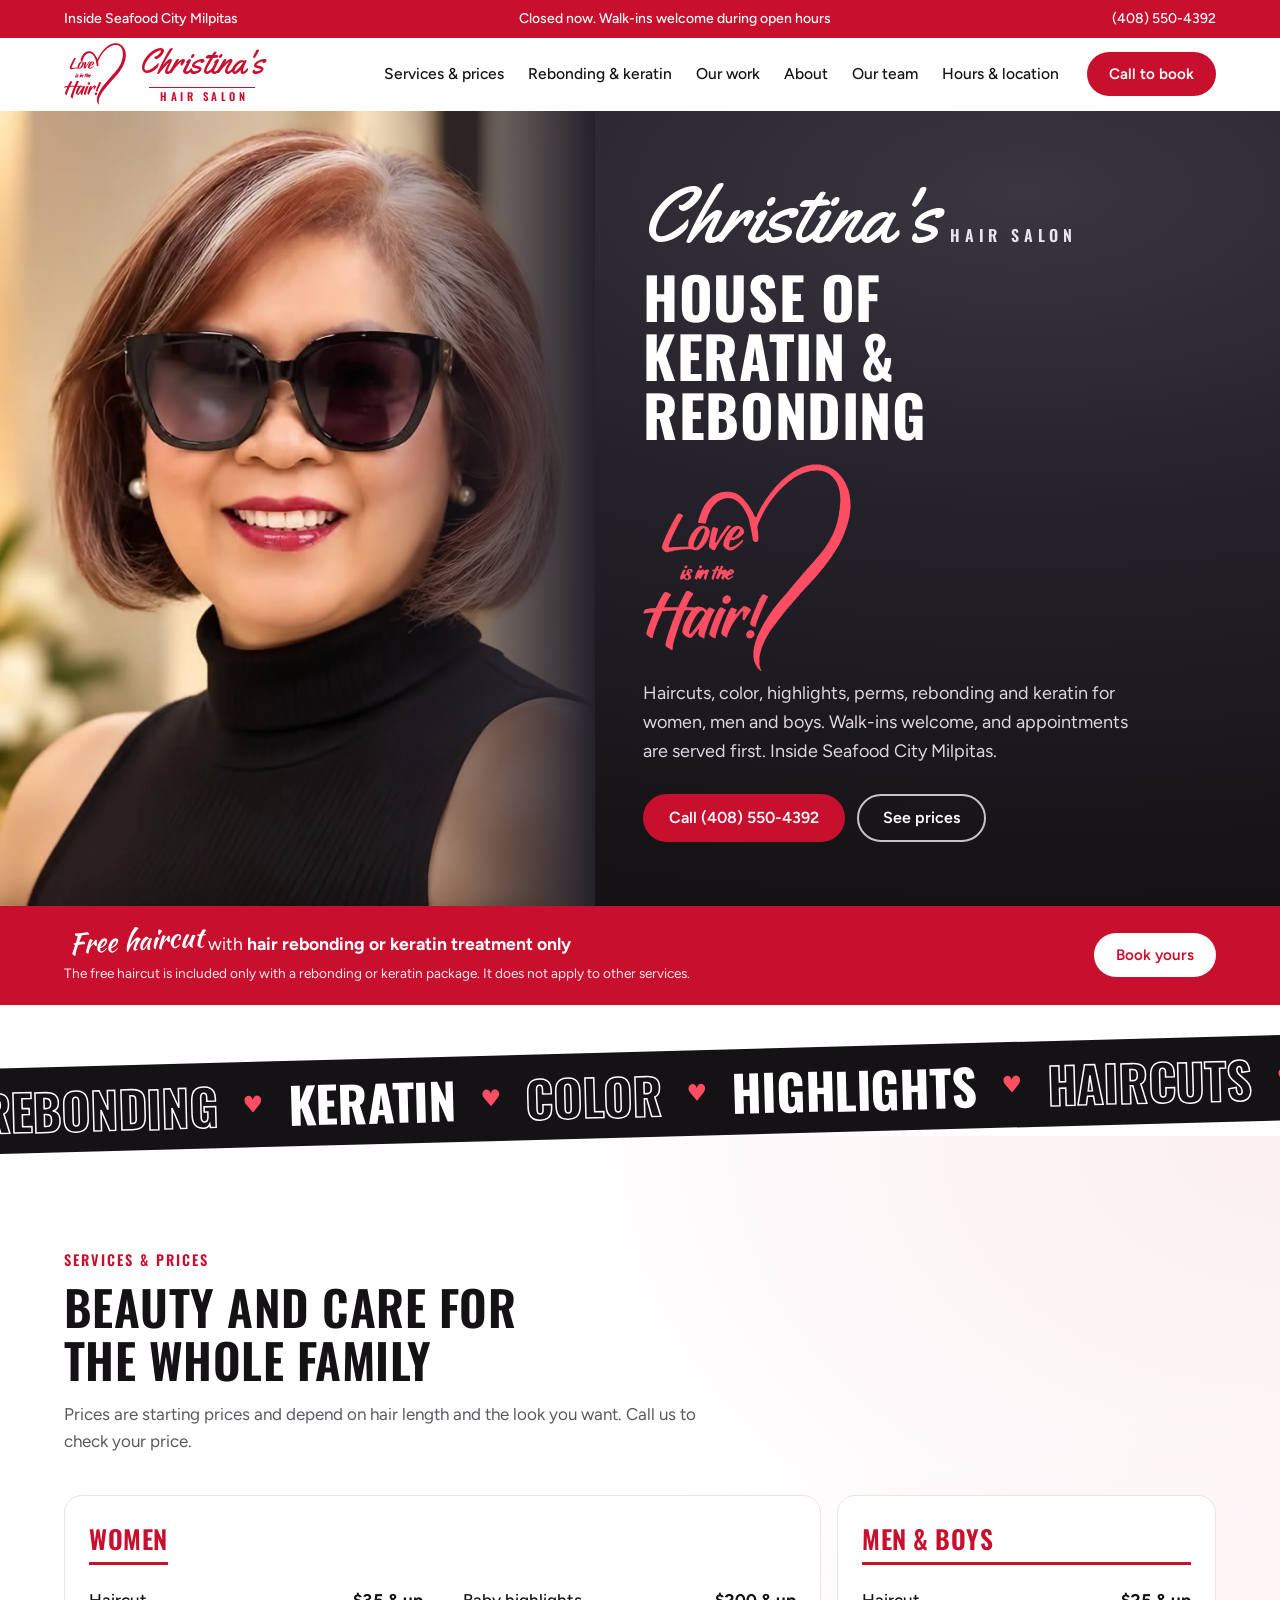
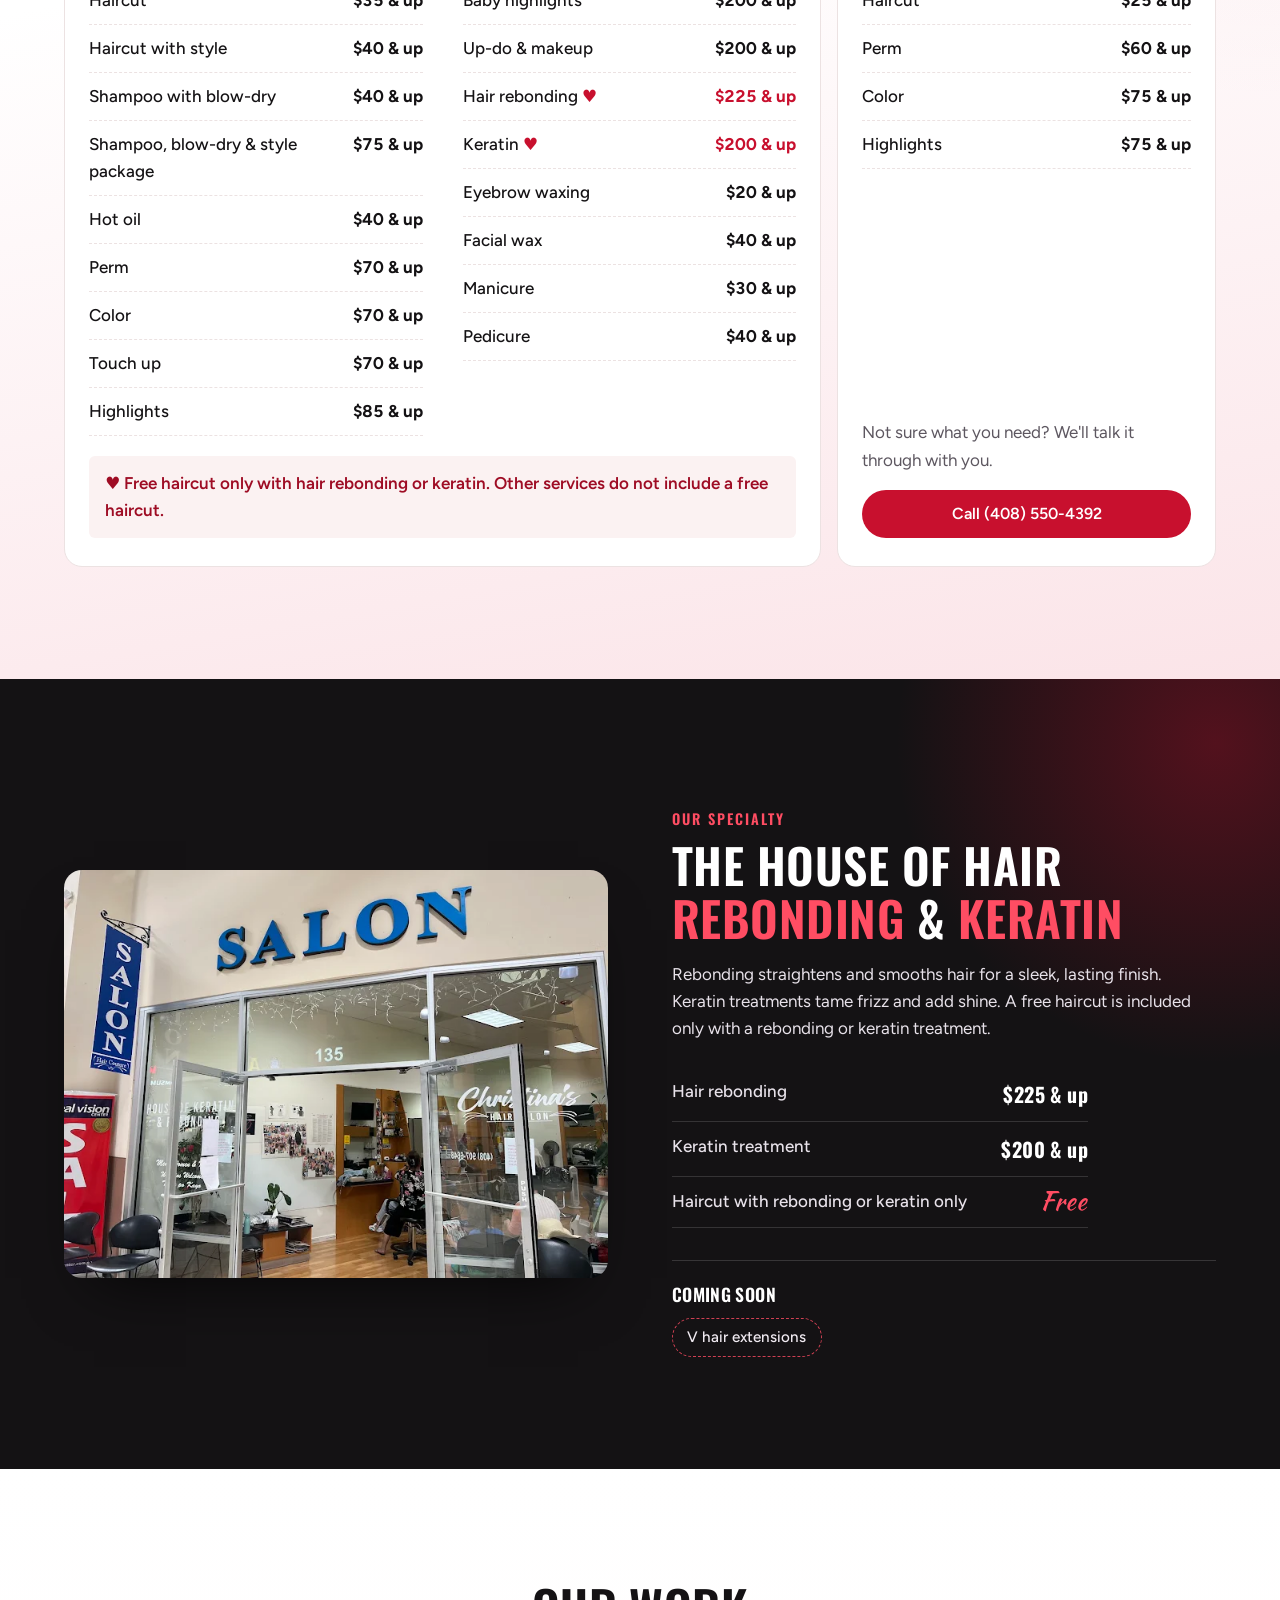
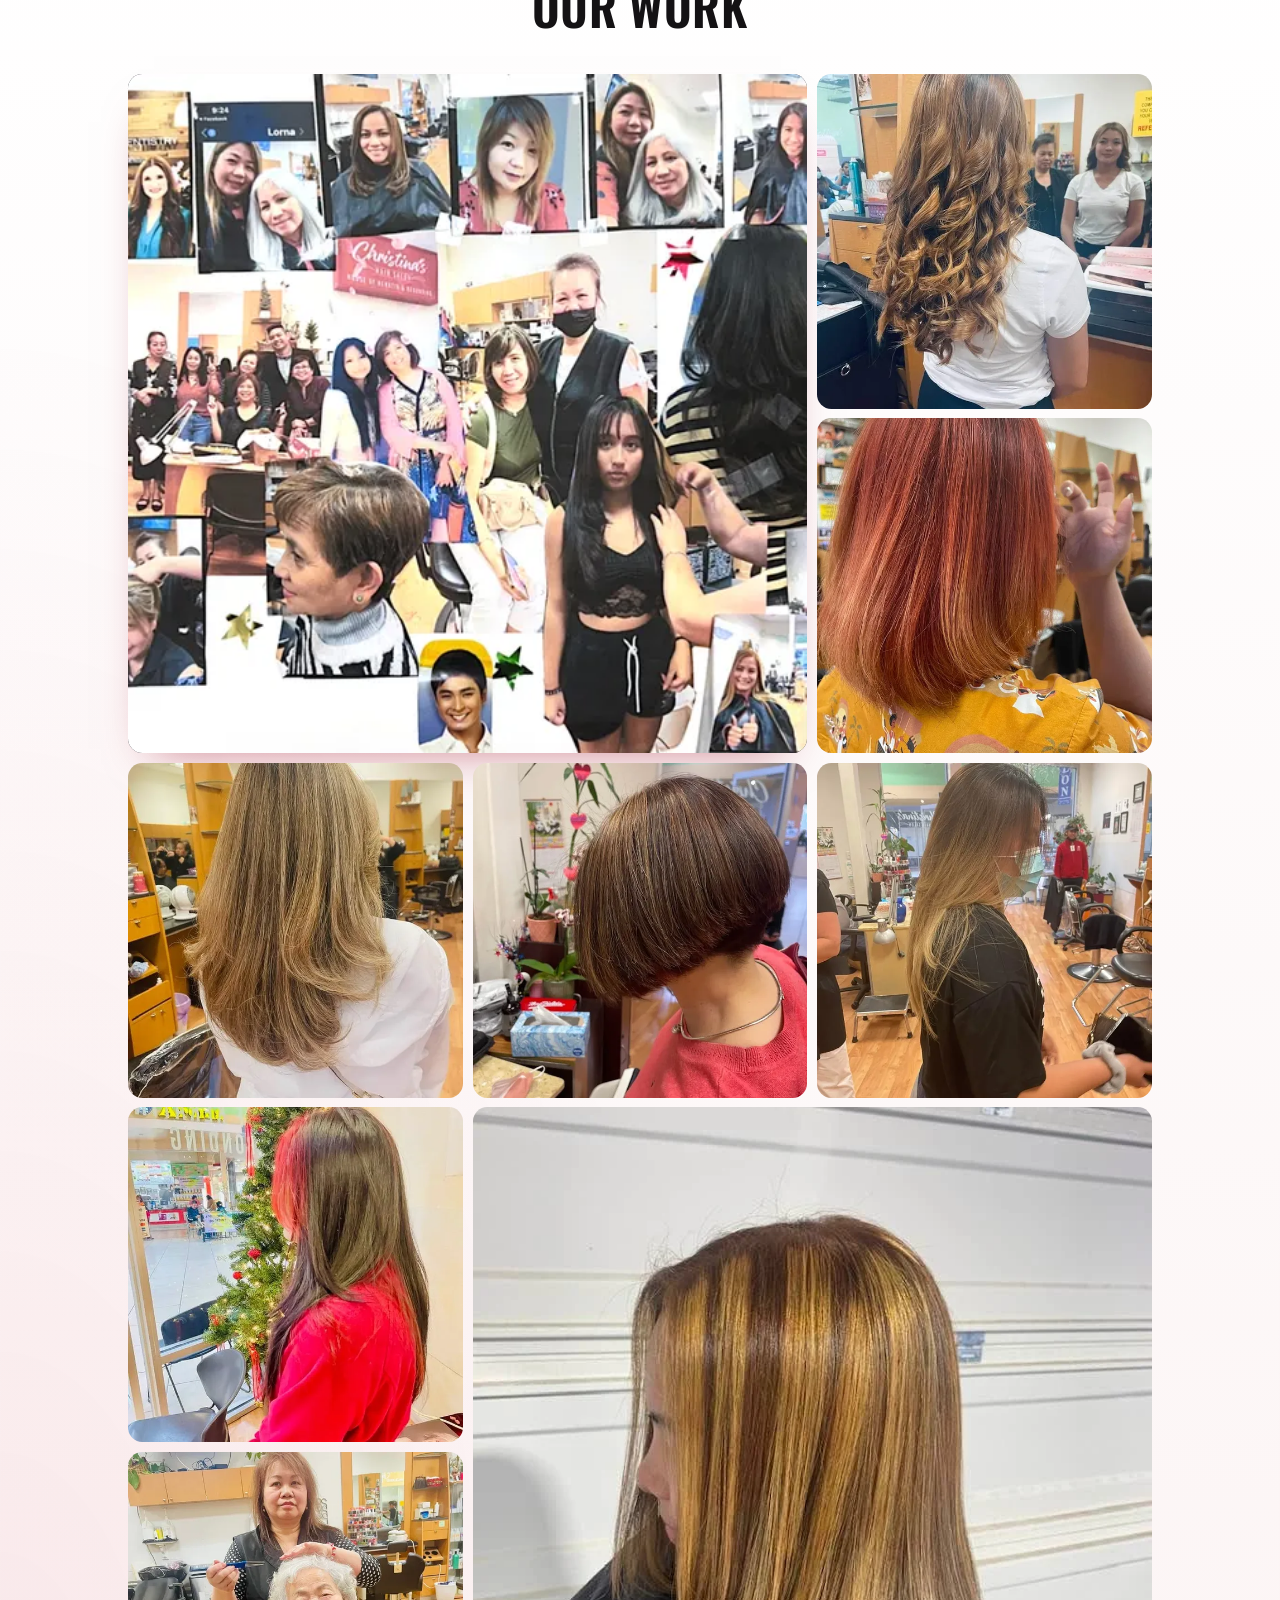
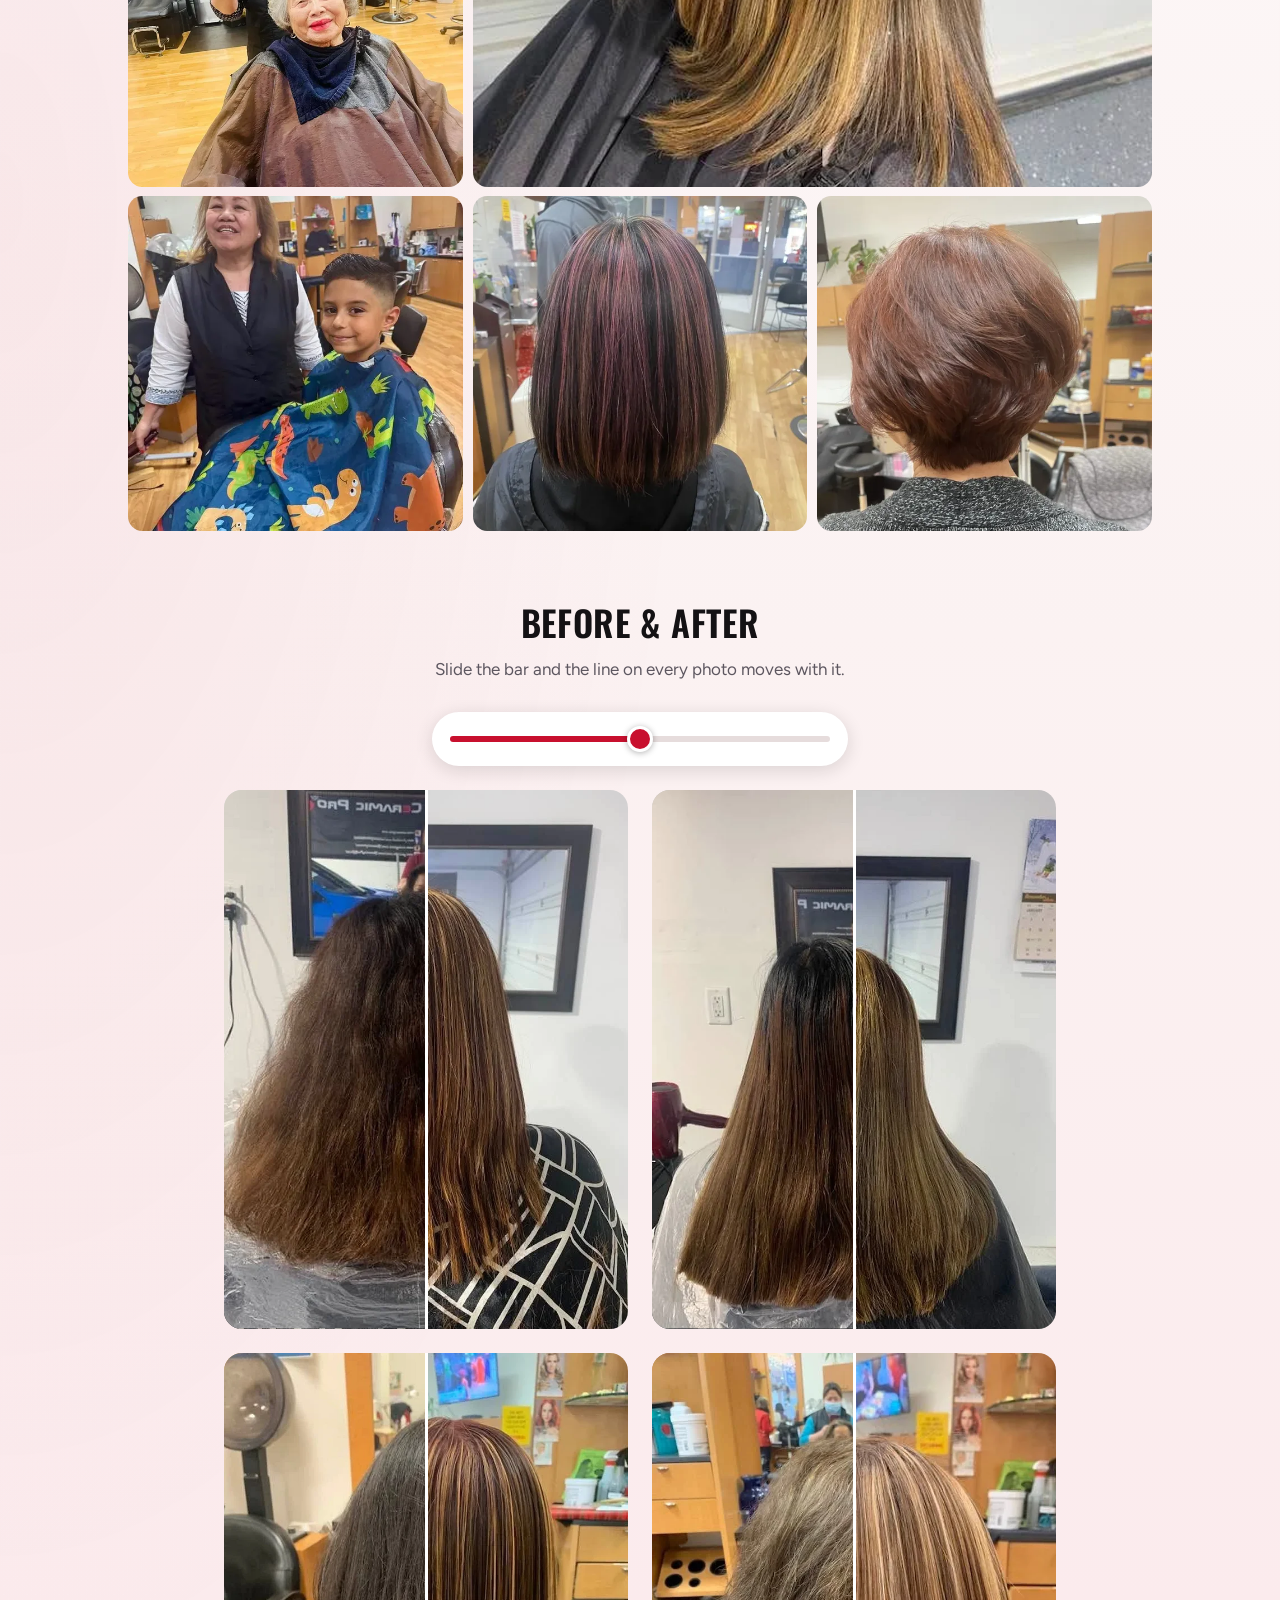
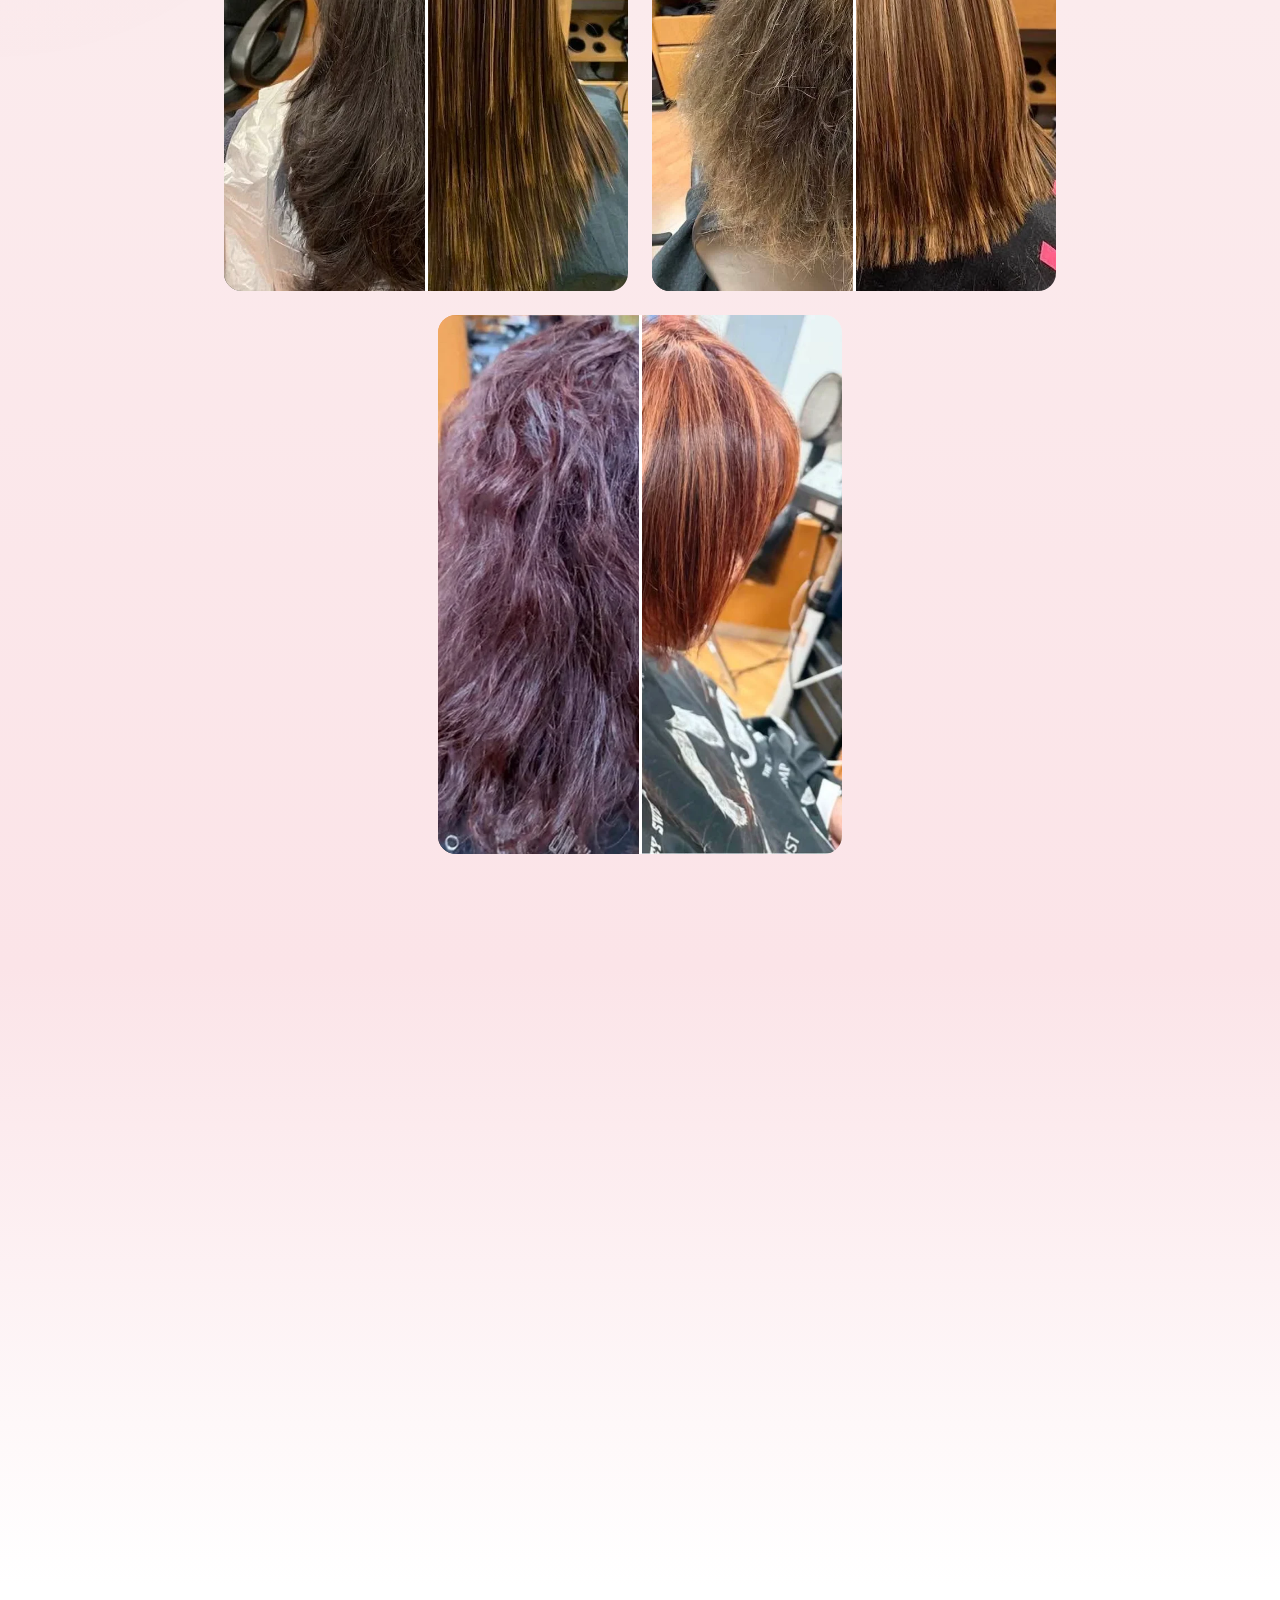
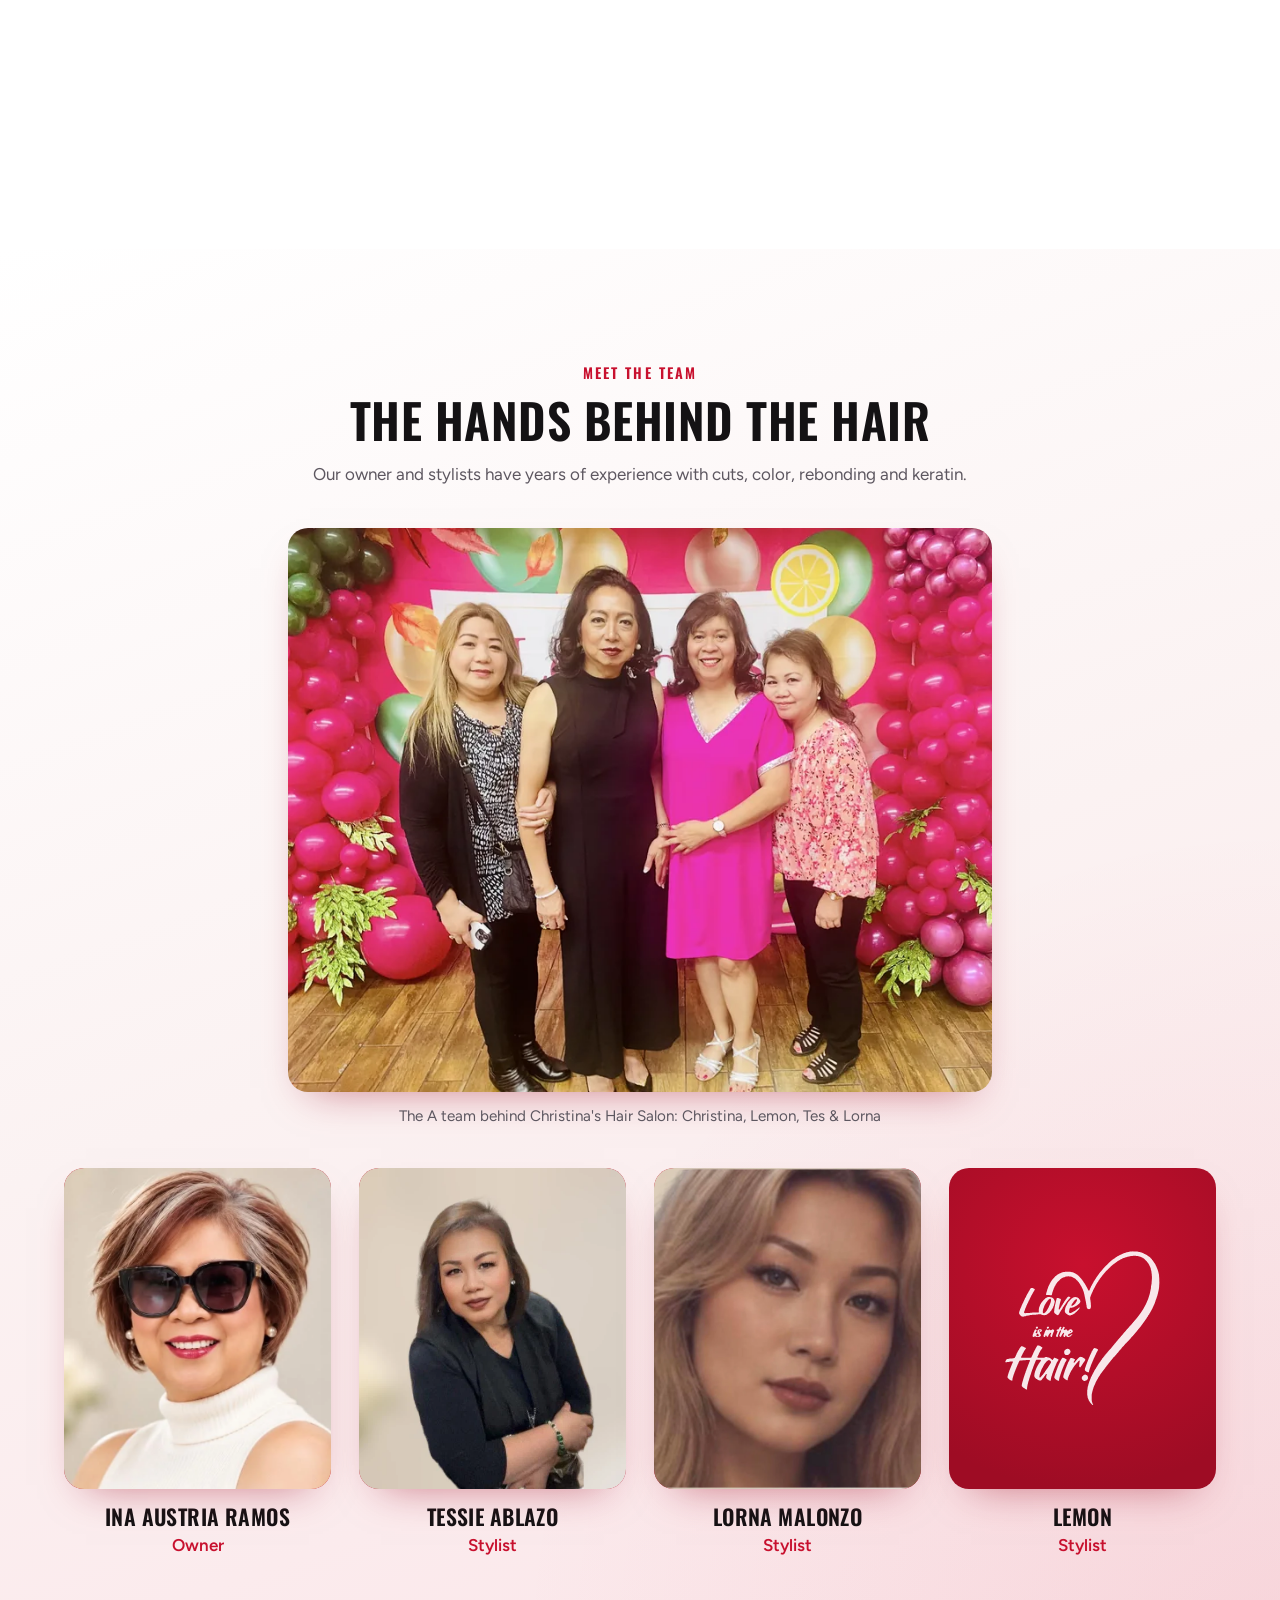
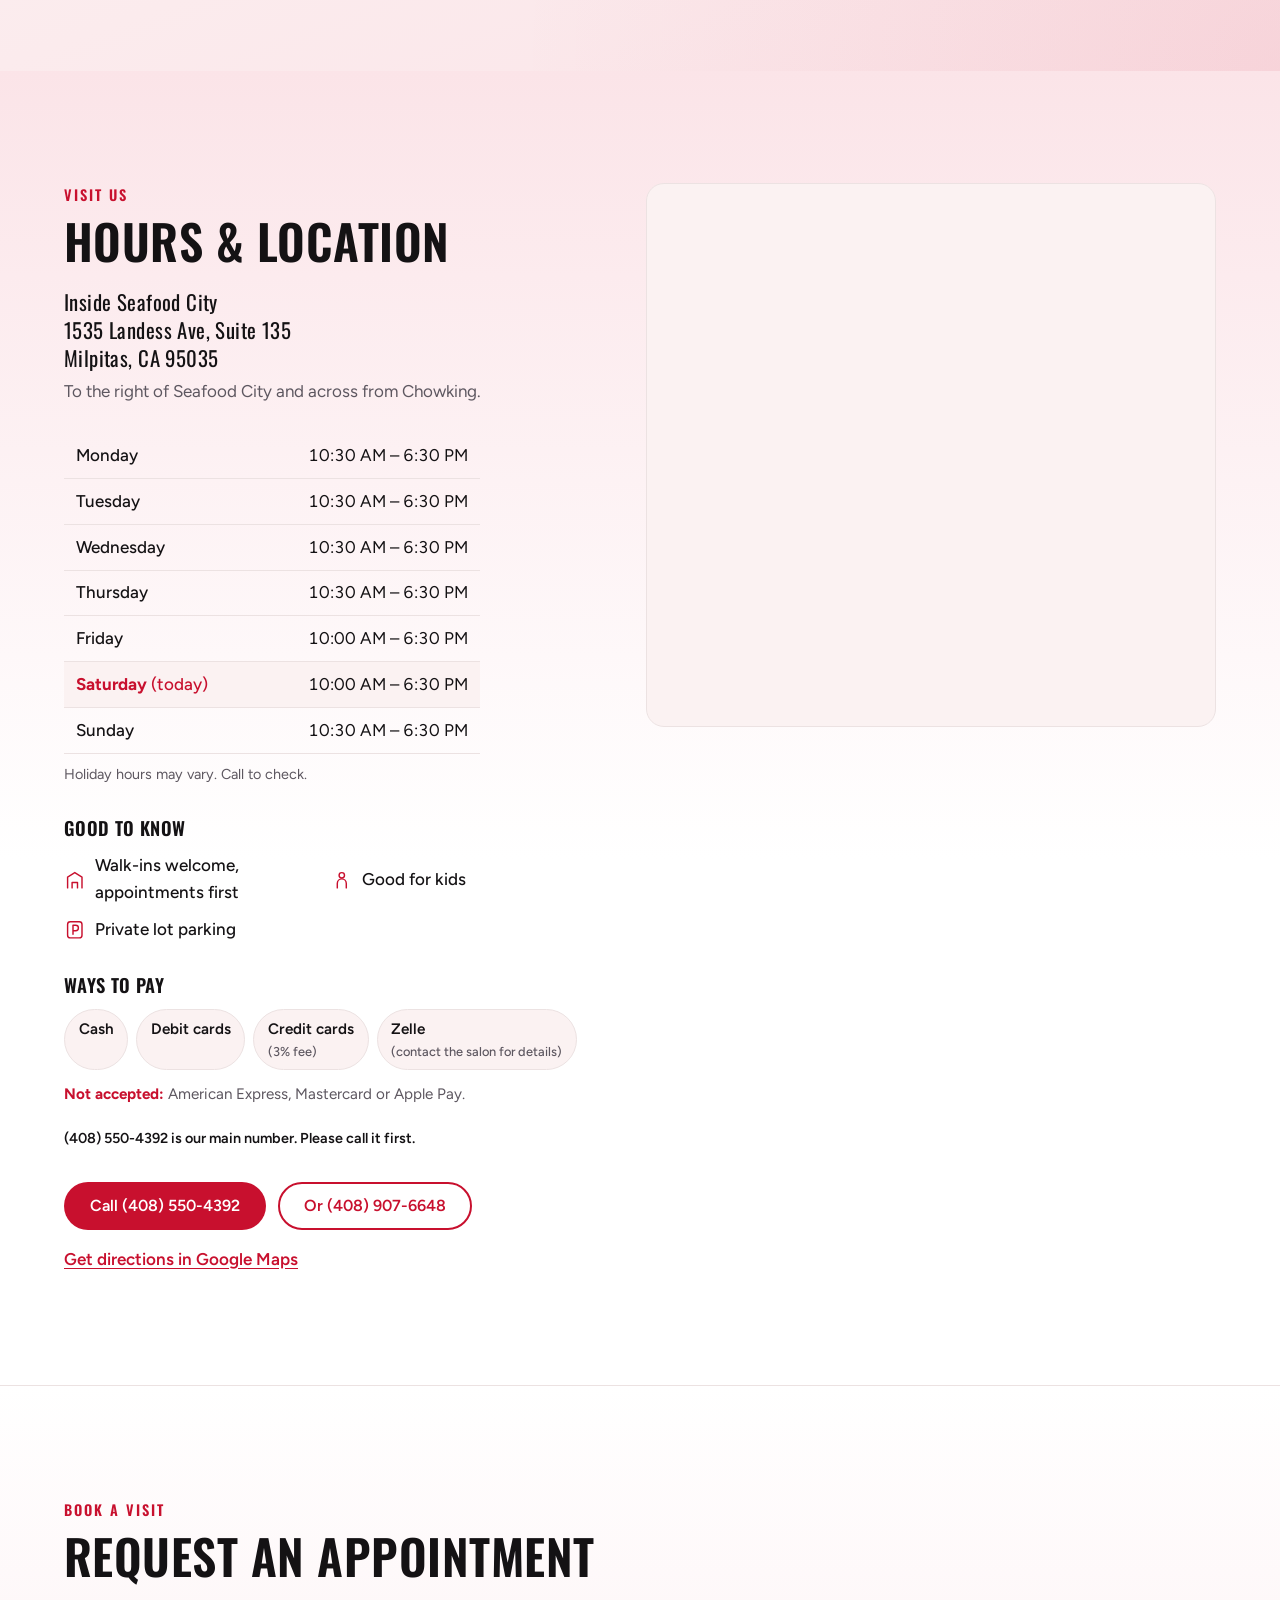
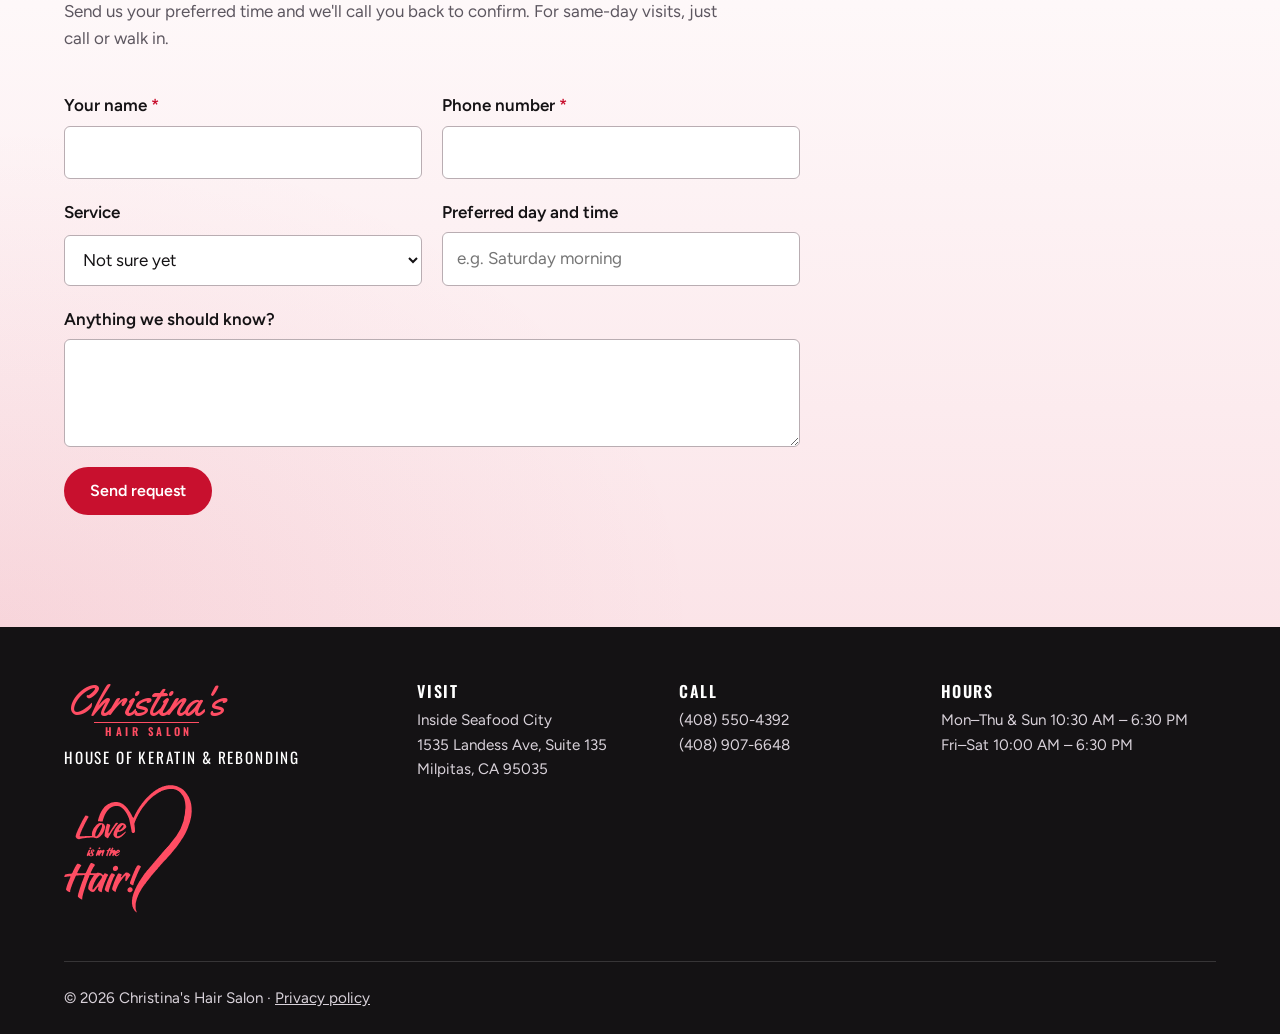
==== index.html @ 3448bd48 "Add team group photo; name the fourth stylist card Lemon Co-Authored-By: Claude Opus 5.5 (1M context" ====
<!doctype html>
<html lang="en" class="no-js">
<head>
  <meta charset="utf-8">
  <meta name="viewport" content="width=device-width, initial-scale=1">
  <!-- Preview only: remove this noindex line once Christina approves the site -->
  <meta name="robots" content="noindex, nofollow">
  <title>Christina's Hair Salon | House of Keratin &amp; Rebonding | Milpitas, CA</title>
  <meta name="description" content="Christina's Hair Salon, the house of keratin and rebonding inside Seafood City Milpitas. Haircuts, color, highlights, perms, rebonding and keratin for women, men and boys. Free haircut only with rebonding or keratin. 1535 Landess Ave, Suite 135. (408) 550-4392.">
  <meta name="theme-color" content="#141214">
  <link rel="canonical" href="https://markdv03.github.io/Christinas-salon/">
  <link rel="icon" href="favicon.svg" type="image/svg+xml">
  <link rel="apple-touch-icon" href="apple-touch-icon.png">
  <meta property="og:type" content="website">
  <meta property="og:title" content="Christina's Hair Salon | House of Keratin &amp; Rebonding">
  <meta property="og:description" content="Haircuts, color, highlights, rebonding and keratin inside Seafood City Milpitas. Free haircut with rebonding or keratin. Call (408) 550-4392.">
  <meta property="og:url" content="https://markdv03.github.io/Christinas-salon/">
  <meta property="og:image" content="https://markdv03.github.io/Christinas-salon/assets/img/share.jpg">
  <meta property="og:image:width" content="1200">
  <meta property="og:image:height" content="630">
  <meta name="twitter:card" content="summary_large_image">
  <link rel="preconnect" href="https://fonts.googleapis.com">
  <link rel="preconnect" href="https://fonts.gstatic.com" crossorigin>
  <link rel="preload" as="image" href="assets/img/owner-portrait-lg.webp" imagesrcset="assets/img/owner-portrait.webp 632w, assets/img/owner-portrait-lg.webp 1580w" imagesizes="(min-width: 900px) 50vw, 100vw" fetchpriority="high">
  <link rel="preload" as="style" href="https://fonts.googleapis.com/css2?family=Figtree:wght@400;500;600;700&family=Kaushan+Script&family=Oswald:wght@500;600;700&family=Yellowtail&display=swap">
  <link rel="stylesheet" href="https://fonts.googleapis.com/css2?family=Figtree:wght@400;500;600;700&family=Kaushan+Script&family=Oswald:wght@500;600;700&family=Yellowtail&display=swap" media="print" onload="this.media='all'">
  <noscript><link rel="stylesheet" href="https://fonts.googleapis.com/css2?family=Figtree:wght@400;500;600;700&family=Kaushan+Script&family=Oswald:wght@500;600;700&family=Yellowtail&display=swap"></noscript>
  <link rel="stylesheet" href="styles.css?v=1792632164">
  <script>document.documentElement.className = document.documentElement.className.replace("no-js", "js");</script>
</head>
<body>
  <a class="skip-link" href="#main">Skip to main content</a>

  <!-- Reusable "Love is in the Hair!" logo, traced from the salon's wall sign: the words and the heart are separate so only the heart draws in -->
  <svg width="0" height="0" style="position:absolute" aria-hidden="true">
    <defs>
      <path id="love-heart" d="m586 1031c-2-2-10-9-11-11 0-1-1-2-3-3-1-1-2-3-2-4-1-1-2-3-3-3-1-1-2-3-3-6-2-2-3-4-3-4-1-2-2-4-2-5 0 0 0-1-1-1 0 0 0-1 0-2 0 0 0-1 0-1-1 0-1-1-1-1 0-1 0-2-1-2-1-1-1-2-1-2 0-1 0-2-1-3-1-2-1-2-1-5 0-3 0-4-1-4 0 0 0-1 0-3 0-3 0-3-1-5l-1-2 0-17c0-15 0-18 0-18 1 0 1-1 1-1 0-1 0-2 1-2 0 0 0-1 0-4 0-2 0-3 0-3 1 0 1-1 1-5 0-4 0-5 1-5 0 0 0-1 0-1 0-1 0-2 0-2 1 0 1-1 1-2 0-1 0-2 1-3 1-1 1-2 1-3 0-1 0-2 1-2 0 0 0-1 0-3 0-2 0-3 1-4 1-1 1-2 1-3 0-1 0-2 1-2 1-1 1-2 1-3 0-1 0-2 0-2 1 0 1-1 1-2 0-1 0-2 1-2 0 0 0-1 0-1 0-1 1-2 2-4 0-2 1-3 1-4 0 0 0-1 1-2 1-1 1-2 1-3 0 0 0-1 1-1 0 0 0-1 0-1 0-1 0-2 1-3 1 0 1-1 1-2 0-1 0-2 1-3 1-1 1-2 1-3 0 0 0-1 1-1 1-1 2-4 2-5 0 0 0-1 1-2 1 0 1-1 1-1 0-1 1-4 2-5 1 0 1-1 1-1 0-1 0-2 1-3 1 0 1-1 1-1 0-1 3-8 4-9 1 0 1-1 1-1 0-1 1-3 2-5 0 0 2-3 4-6 1-4 3-6 3-6 0-1 1-3 2-5 2-2 3-4 3-4 0-1 1-2 1-3 1-1 2-3 3-3 1-1 1-2 1-3 0 0 0-1 1-2 1 0 2-2 3-4 1-2 2-3 2-3 0-1 1-2 2-3 0-1 1-3 2-3 0-1 1-2 1-3 0 0 1-1 1-2 1 0 2-2 2-3 1-1 2-2 3-3 0-1 1-2 1-3 1 0 1-1 2-2 1-1 1-2 2-2 0-1 1-2 1-3 1-1 2-2 3-3 0-1 1-2 2-3 0-1 1-2 2-3 1-2 2-3 3-4 0-1 1-3 2-4 1-3 2-3 3-4 1-1 2-1 2-3 1-1 2-2 2-3 1 0 1-1 1-2 0-1 0-2 2-3 3-1 3-1 5-5 1-1 2-2 3-3 0-1 1-2 1-2 0 0 1-1 2-2 1-2 2-3 2-3 0 0 1-2 2-3 2-1 3-3 3-3 0 0 1-1 1-2 1-1 2-2 2-2 0 0 1-2 2-3 2-1 3-3 3-3 0 0 1-2 3-4 2-2 4-3 4-4 2-3 2-4 3-4 1 0 2-1 2-2 0 0 1-2 3-3 1-2 2-3 2-3 0 0 3-4 7-8 4-3 7-7 7-7 0 0 1-1 2-2 1-2 2-3 2-3 0 0 1-1 2-3 1-1 2-2 2-2 0 0 1-1 2-2 1-2 2-3 2-3 0 0 1-1 2-3 1-1 2-2 2-2 0 0 1-2 3-3 2-2 3-4 3-4 0 0 1-1 2-3 1-1 2-2 2-2 0 0 1-2 3-3 2-2 3-4 3-4 0 0 1-2 3-3 2-2 3-4 3-4 0 0 1-2 2-3 2-1 3-3 3-3 0 0 1-1 1-2 1-1 2-2 2-2 0 0 1-2 3-3 2-2 3-4 3-4 0 0 2-2 4-5 2-2 4-4 4-4 0 0 1-2 2-3 2-1 3-3 3-3 0 0 1-2 3-3 1-1 2-3 2-3 0 0 2-2 4-4 1-2 3-4 3-4 0 0 1-2 3-3 1-1 2-3 2-3 0 0 1-2 2-3 2-1 3-3 3-3 0 0 2-2 3-4 2-2 4-4 4-4 0 0 2-2 4-4 2-3 4-5 4-5 0 0 1-1 2-3 1-1 2-2 2-2 0 0 2-3 5-6 3-2 5-5 5-5 0 0 1-1 2-3 1-1 2-2 2-2 0 0 2-3 5-6 3-2 5-5 5-5 0 0 1-2 2-3 2-1 3-3 3-3 0 0 1-2 2-3 3-3 4-4 5-7 1-1 2-2 2-3 2-2 3-4 3-5 0 0 1-1 1-2 2-2 3-3 4-6 1-1 2-3 2-3 1 0 2-2 3-3 0-1 1-2 1-3 0 0 1-1 1-2 1-1 2-3 3-3 0 0 1-2 2-3 1-2 2-4 3-5 0-1 1-3 3-5 1-2 2-5 2-5 1 0 2-1 2-2 0-1 1-1 1-2 1 0 1-1 1-1 0-1 0-2 1-3 1 0 2-2 3-3 1-3 2-4 3-6 1-1 2-2 3-3 0-1 1-2 1-3 1 0 1-1 1-1 0-1 0-2 1-2 2-1 2-1 2-2 0-1 1-2 1-3 1-1 2-3 4-5 1-3 2-4 3-6 1-1 2-2 3-4 1-2 2-3 2-4 1-1 2-3 3-5 1-1 2-2 2-3 0 0 1-2 2-4 2-2 3-4 3-5 1 0 1-1 1-1 0-1 0-2 1-2 0-1 1-3 2-5 2-2 3-4 3-5 1 0 1-1 1-1 0-1 0-2 1-3 1 0 1-1 1-1 0-1 3-7 4-8 1-2 3-6 3-7 0 0 1-3 2-4 1 0 1-1 1-1 0-1 0-2 1-3 1-1 1-2 1-2 0-1 1-3 2-6 2-3 3-5 3-6 0 0 0-1 1-1 0 0 0-1 0-1 0-1 0-2 1-3 1-1 1-2 1-3 0 0 0-1 1-1 1-1 2-4 2-5 0-1 0-2 1-3 1-1 1-2 1-3 0-1 0-2 1-2 1-1 2-4 2-5 0 0 0-1 0-1 1 0 1-1 1-2 0-2 0-3 1-4 1-1 1-2 1-3 0 0 0-1 1-1 0 0 0-1 0-1 0-1 0-2 0-2 1 0 1-1 1-2 0 0 0-1 1-1 0 0 0-1 0-3 0-1 0-2 0-2 1 0 1-1 1-1 0-1 0-2 1-3 1-1 1-2 1-2 0-1 0-2 1-3 1-1 1-2 1-4 0-1 0-2 1-2 0 0 0-1 0-3 0-2 0-3 0-3 1 0 1-1 1-2 0-2 0-3 1-3 0 0 0-1 0-2 0-2 0-3 1-3 1-1 1-1 1-5 0-3 0-4 0-4 1 0 1-1 1-3 0-1 0-2 1-2 0 0 0-1 0-5 0-4 0-5 0-5 1 0 1-1 1-5 0-4 0-5 1-5 0 0 0-1 0-3 0-1 0-2 0-2 1 0 1-2 1-14 0-11 0-13-1-13 0 0 0-1 0-5 0-3 0-4 0-4-1 0-1-1-1-5 0-4 0-5-1-5 0 0 0-1 0-5 0-3 0-4-1-4 0 0 0-1 0-2 0-1 0-2-1-2 0 0 0-1 0-2 0-1 0-2 0-2-1 0-1-1-1-2 0-1 0-2-1-2 0 0 0-1 0-2 0 0 0-1-1-1 0 0 0-1 0-3 0-3 0-3-2-7-1-2-2-4-2-5 0 0 0-1-1-1 0 0 0-1 0-1 0-1-2-6-3-7-1 0-1-1-1-2 0 0 0-1-1-1 0 0 0-1 0-1 0-1 0-2-1-2 0-1-1-2-2-3-1-2-2-3-2-4-1 0-1-1-1-2 0 0 0-1-2-2-1-1-2-2-2-3 0 0-2-2-3-4-2-1-3-3-3-3 0 0-1-1-1-2-1-1-2-2-2-2 0-1-11-11-12-12-1 0-2-1-3-3-1-1-3-2-4-3-1 0-2-1-3-1 0 0-1-1-3-2-1-1-3-2-3-2-2-1-4-2-4-2-1 0-2-1-4-1-2-1-3-2-4-2 0 0-1 0-1 0 0-1-1-1-1-1-1 0-2 0-2-1 0 0-1 0-2 0 0 0-1 0-1-1 0 0-1 0-1 0-1 0-2 0-2 0 0-1-1-1-2-1-2 0-3 0-3 0 0-1-1-1-2-1-1 0-2 0-2-1 0 0-1 0-5 0-4 0-5 0-5 0 0-1-2-1-11-1-9 0-11 0-11 1 0 0-1 0-5 0-4 0-5 0-5 1 0 0-1 0-3 0-1 0-2 0-2 0 0 1-1 1-4 1-2 0-3 0-3 1 0 0-1 0-2 0 0 0-1 0-1 1 0 0-1 0-3 0-1 0-2 0-2 1 0 0-1 0-2 0-1 0-2 0-2 0 0 1-1 1-2 1-1 0-2 0-2 1 0 0-1 0-2 0-1 0-2 0-2 1 0 0-1 0-1 0-1 0-2 0-2 1 0 0-1 0-1 0-1 0-2 0-3 1-1 1-2 1-2 1-1 0-2 1-4 1-2 2-3 2-4 2-2 0-3 0-7 2-3 2-5 3-5 3-1 0-16 7-17 9-1 0-3 2-5 3-2 1-5 2-5 2 0 1-2 2-3 3-1 0-3 1-4 2 0 1-2 2-3 3-3 1-4 2-6 4-1 0-2 1-2 1 0 0-1 1-2 2-1 1-3 2-4 2-1 1-3 2-4 3-1 1-2 2-2 2 0 0-1 1-2 1-1 1-2 2-2 2 0 0-2 1-3 2-1 2-3 3-3 3 0 0-2 1-3 3-2 1-4 3-4 3-1 0-2 1-2 2 0 1-1 2-2 2-1 0-2 1-2 2-1 1-2 2-3 2-1 1-5 5-7 7 0 0-1 1-1 1-2 1-9 9-10 10-1 1-2 2-3 3-1 0-2 1-2 2 0 0-1 1-1 1-1 0-2 1-2 2 0 0-2 2-3 4-2 1-3 3-3 3 0 0-1 2-3 4-2 1-3 3-3 3 0 0-1 1-2 2-1 2-2 3-2 3 0 0-1 2-3 3-1 2-3 4-3 5-1 1-2 2-2 2-1 0-2 1-2 2-1 2-2 3-4 5-1 1-2 3-2 4-1 1-2 3-4 4-1 1-2 3-3 4-1 2-2 3-3 5-2 2-3 3-3 5 0 0 0 1-2 2-1 1-2 3-3 4-1 2-2 4-3 5 0 1-1 2-2 3 0 1-1 3-1 3-1 0-2 1-2 2 0 1-1 1-1 2-1 0-1 1-1 1 0 1 0 2-1 2-1 2-2 4-5 8-2 4-3 6-4 8-1 0-1 1-1 2 0 0 0 1-1 1-1 2-4 8-4 9 0 0 0 1-1 1 0 1-1 2-2 3 0 1-1 2-1 3-1 0-1 1-1 1 0 1 0 2-1 3-1 0-1 1-1 2 0 0 0 1-1 1-1 1-2 4-2 5 0 1 0 2-1 2-1 1-2 4-2 5 0 1 0 2-1 2-1 1-4 8-4 9 0 0-1 3-3 6-2 5-3 6-3 7 0 1 0 2-1 2 0 0 0 1 0 1 0 1 0 2-1 2 0 0 0 1 0 1 0 1 0 2-1 2 0 0 0 1 0 1 0 1 0 2-1 3l-1 2 0 7c0 5 0 7 0 7 1 0 1 1 1 2 0 1 0 2 0 2 1 0 1 1 1 4 0 4 0 5 0 5 1 0 1 1 1 5 0 4 0 5 1 5 0 0 0 1 0 6 0 6 0 7 0 7 1 0 1 2 1 8 0 6 0 8-1 8 0 0 0 1 0 2 0 1 0 2 0 2-1 0-1 1-1 1 0 2-5 7-7 7 0 0-1 0-1 0-1 1-4 1-5 1 0-1-1-1-2-1-2 0-3-1-7-4-3-3-3-4-3-5 0 0 0-1-1-1 0 0 0-1 0-2 0-1 0-2-1-2 0 0 0-1 0-5 0-3 0-4 0-4-1 0-1-1-1-2 0-1 0-2-1-2 0 0 0-1 0-2 0-1 0-2 0-2-1 0-1-1-1-5 0-3 0-4-1-4 0 0 0-1 0-2 0-1 0-2 0-2-1 0-1-1-1-3 0-3 0-3-1-5-1-1-1-2-1-4 0-1 0-2-1-2 0 0 0-1 0-4 0-2 0-3-1-3 0 0 0-1 0-2 0 0 0-1-1-1 0 0 0-1 0-4 0-4 0-4-1-5-1 0-1-1-1-3 0-1 0-2 0-2-1 0-1-1-1-3 0-2 0-3-1-3 0 0 0-1 0-2 0-1 0-2 0-2-1 0-1-1-1-3 0-3 0-3-1-5-1-2-1-2-1-4 0-3 0-3-1-5-1-1-1-2-1-3 0-1 0-2-1-2 0 0 0-1 0-2 0-1 0-2-1-3-1 0-1-1-1-1 0-1 0-2-1-3-1-1-1-2-1-3 0-1 0-2-2-4 0-2-1-3-1-3 0-1-3-8-4-9-1 0-1-1-1-1 0-1-3-7-4-9 0 0-1-2-2-3-1-2-2-3-2-3 0-1-1-2-1-3-1-1-2-2-2-3-1 0-1-1-1-1 0-1 0-2-1-3-1 0-2-1-2-2 0-1-1-2-2-2-1-1-2-3-2-4-1-1-2-3-3-4-1-1-2-2-2-2 0 0-1-1-2-2-1-1-2-3-2-3 0-1-1-2-2-2 0 0-1-1-1-1-1-1-7-8-8-8 0 0-1-1-2-2-2-1-3-2-3-2 0 0-1-1-2-2-2-1-3-2-7-4-3-1-5-3-5-3-2-1-4-2-5-2 0 0-1 0-2-1-1-1-2-1-3-1-1 0-2 0-4-1l-3-2-5 0c-5 0-6 0-6 0-1-1-7-1-8-1 0 1-1 1-5 1-4 0-5 0-5 0 0 1-1 1-1 1-1 0-2 0-3 1-1 1-2 1-3 1-1 0-2 0-3 1-1 1-2 1-3 1 0 0-1 0-1 0 0 1-1 1-1 1-1 0-2 0-3 1-1 1-2 1-2 1-1 0-11 5-13 6-1 1-3 2-4 3-1 0-2 1-2 1 0 1-1 2-2 2-1 1-16 15-16 16 0 0-1 2-3 3-1 1-2 3-2 3 0 0-1 1-1 2-1 1-2 2-2 2 0 1-1 1-1 2-1 0-1 1-1 1 0 1 0 2-1 3-1 0-2 1-2 2 0 1-1 1-1 2-1 0-1 1-1 1 0 1-2 5-3 7 0 0-1 1-2 2 0 1-1 2-1 3-1 0-1 1-1 2 0 1-3 7-4 9-1 0-1 1-1 2 0 2 0 3-2 5 0 2-1 3-1 4 0 0 0 1-1 2-1 1-1 2-1 3 0 2 0 3-1 4-1 1-1 2-1 3 0 0 0 1-1 1 0 0 0 1 0 1 0 1 0 2-1 3-1 0-1 1-1 4 0 2 0 3-1 3 0 0 0 1 0 2 0 0 0 1-1 1 0 0 0 1 0 3 0 2 0 3-1 4l-2 1-6 0c-5 0-6 0-6 0 0-1-1-1-6-1-5 0-6 0-6-1 0 0-1 0-6 0-5 0-6 0-6-1-1-1-1-2 0-3 0 0 0-1 0-3 0-2 0-3 1-3 0 0 0-1 0-2 0-1 0-2 1-2 0 0 0-1 0-2 0 0 0-1 1-1 0 0 0-1 0-2 0 0 0-1 0-1 1 0 1-1 1-2 0 0 0-1 0-1 1 0 1-1 1-2 0-1 0-2 0-2 1 0 1-1 1-1 0-1 0-2 1-2 0 0 0-1 0-2 0-1 0-2 0-2 1 0 1-1 1-1 0-1 0-2 1-3 1-1 1-2 1-3 0-1 0-2 1-2 1-1 1-2 1-3 0-2 0-3 2-7 2-3 3-5 3-6 0-1 0-2 1-3 1-1 1-2 1-3 0 0 0-1 2-2 1-1 1-2 1-3 0-1 0-2 1-2 1-1 1-2 1-2 0-1 0-2 1-3 2-1 4-5 4-7 0 0 1-1 1-2 2-2 3-3 4-6 1-1 2-3 3-4 2-1 2-2 2-3 0 0 0-1 1-1 0-1 1-1 1-2 0 0 2-2 4-4 2-2 3-4 3-4 0 0 3-3 6-7 4-3 7-7 7-7 0 0 1-1 2-2 1 0 3-1 4-3 1-1 3-2 4-3 2-1 3-2 4-3 1 0 2-1 3-1 1-1 2-2 3-2 1-2 16-9 17-9 0 0 1 0 1 0 0-1 1-1 1-1 1 0 2 0 3-1 1-1 2-1 2-1 1 0 2 0 3-1 1-1 2-1 4-1 1 0 2 0 2 0 0-1 1-1 3-1 3 0 4 0 4-1 0 0 1 0 3 0 2 0 3 0 3-1 0 0 1 0 3 0 3 0 4 0 4-1 0 0 2 0 11 0 10 0 12 0 12 0 0 1 1 1 4 1 2 0 3 0 3 1 0 0 1 0 1 0 1 0 2 0 2 0 0 1 1 1 2 1 1 0 2 0 2 1 0 0 1 0 4 0 2 0 3 0 3 1 0 0 1 0 1 0 1 0 3 1 5 2 2 1 4 2 5 2 0 0 4 2 6 3 2 2 3 2 5 3 1 1 2 2 2 2 1 0 2 1 4 3 1 0 3 1 4 3 1 1 3 2 3 2 0 0 2 1 3 2 1 2 3 3 4 4 0 0 1 1 1 1 1 1 3 3 5 6 2 2 4 4 4 4 0 0 1 2 3 3 1 1 2 3 2 3 0 0 1 2 2 3 2 1 3 3 4 4 1 2 2 3 3 5 1 1 2 2 2 2 0 0 1 1 1 2 1 1 2 2 2 2 0 1 1 1 1 2 1 0 1 1 1 1 0 1 0 2 1 3 1 0 2 1 2 2 1 1 2 3 3 4 0 1 1 2 2 3 1 2 2 4 3 5 0 1 1 3 2 4 1 2 2 4 3 4 1 1 1 2 1 2 0 1 0 2 1 3 1 1 1 2 2 2 0 1 1 2 1 3 1 0 1 1 1 1 0 1 0 2 1 3 1 1 1 2 1 3 0 0 0 1 1 1 1 2 4 8 4 9 0 0 0 1 1 1 0 1 1 1 1 2 1 1 2 3 4 3 1 1 4-1 4-2 0-1 0-2 1-3 1 0 1-1 1-2 0 0 0-1 1-1 0 0 0-1 0-2 0 0 0-1 0-1 1 0 1-1 1-1 0-1 1-4 3-7 2-3 3-6 3-7 0-1 1-3 3-4 1-1 1-2 1-2 0-1 3-8 4-9 1 0 1-1 1-2 0 0 0-1 1-1 0-1 1-3 3-5 1-2 2-4 2-4 0-1 1-2 1-3 1-1 2-2 2-3 0 0 1-1 2-3 1-2 2-4 2-4 1 0 2-2 3-3 0-1 1-3 2-3 0-1 1-2 1-3 0 0 1-1 1-2 1 0 2-2 2-3 1-1 2-2 2-3 1 0 1-1 1-2 1 0 1-1 2-2 1-1 1-2 2-2 0-1 1-2 1-3 1-1 2-2 2-3 1 0 1-1 2-2 1-1 1-2 2-2 0-1 1-2 2-3 0-1 1-2 1-2 0 0 1-1 1-2 1-1 2-2 2-2 0-1 1-2 2-3 2-1 2-2 2-2 0-1 0-2 2-4 2-2 3-2 4-5 1-1 2-3 4-4 1-1 2-3 2-3 0 0 1-2 2-3 2-1 3-3 3-3 0 0 1-2 3-3 1-1 2-3 2-3 0 0 2-2 3-4 2-2 4-4 4-4 0 0 1-1 2-3 2-1 3-3 3-3 1-1 29-30 30-30 0 0 2-2 4-4 2-1 4-3 4-3 0 0 2-1 3-3 2-2 4-3 4-3 0 0 2-1 3-3 1-1 3-2 3-2 0 0 2-1 3-2 1-2 3-3 4-4 2-1 3-2 4-3 1 0 2-1 3-1 0-1 1-1 2-2 1-1 2-1 2-2 1 0 2-1 3-2 1 0 2-1 2-1 0 0 1-1 2-1 1-1 2-2 3-3 1 0 2-1 3-1 0 0 1-1 2-2 1 0 2-1 2-1 1 0 2-1 3-2 1 0 2-1 3-1 0 0 2-1 4-2 2-1 4-3 4-3 1-1 16-8 17-8 0 0 1-1 3-1 2-1 3-2 4-2 0 0 1 0 2-1 1-1 2-1 2-1 1 0 2-1 4-1 2-2 3-2 5-2 1 0 2 0 2-1 0 0 1 0 1 0 1 0 2 0 2 0 0-1 1-1 2-1 0 0 1 0 1 0 0-1 1-1 1-1 1 0 2 0 3-1 1-1 2-1 4-1 2 0 3 0 3 0 0-1 1-1 2-1 1 0 2 0 2 0 0-1 1-1 2-1 2 0 3 0 3-1 0 0 1 0 3 0 2 0 3 0 3-1 0 0 1 0 2 0 1 0 2 0 2 0 0-1 2-1 7-1 5 0 7 0 7 0 1-1 2-1 3-1 0 1 2 1 14 1 13 0 15 0 15 1 0 0 1 0 2 0 0 0 1 0 1 1 0 0 1 0 3 0 2 0 3 0 3 1 0 0 1 0 3 0 1 0 2 0 2 1 0 0 1 0 2 0 1 0 2 0 2 1 0 0 1 0 3 0 1 0 2 0 2 0 0 1 1 1 1 1 1 0 2 1 4 1 2 2 3 2 4 2 1 0 2 0 2 0 0 1 1 1 1 1 1 0 2 1 4 1 2 1 3 2 3 2 1 0 16 7 17 8 0 0 1 1 2 2 1 0 2 1 3 1 0 1 1 1 2 1 0 1 1 1 2 2 1 1 2 1 2 2 1 0 2 1 3 1 1 1 2 2 4 3 1 1 3 2 4 3 1 2 3 3 3 3 1 0 2 1 2 2 0 0 3 3 6 7 3 3 6 6 6 6 0 0 1 2 2 3 2 1 3 3 3 4 2 2 3 3 4 4 0 1 1 2 2 4 1 1 2 2 2 3 1 1 2 2 2 3 2 2 3 3 3 4 0 0 1 2 3 4 1 2 2 4 2 5 1 0 1 1 1 1 0 1 0 2 1 3 1 0 1 1 1 2 0 0 0 1 1 1 1 1 2 4 2 5 0 0 0 1 1 1 1 1 1 2 1 3 0 0 0 1 0 1 1 0 1 1 1 1 0 1 1 2 1 4 1 2 2 3 2 4 0 0 0 1 0 1 1 0 1 1 1 1 0 1 0 2 1 3 1 1 1 2 1 3 0 0 0 1 1 1 0 0 0 1 0 1 0 1 0 2 0 2 1 0 1 1 1 1 0 1 0 2 1 2 0 0 0 1 0 2 0 1 0 2 0 2 1 0 1 1 1 1 0 1 0 2 0 2 1 0 1 1 1 2 0 1 0 2 0 2 1 0 1 1 1 2 0 1 0 2 1 2 0 0 0 1 0 2 0 2 0 3 0 3 1 0 1 1 1 2 0 1 0 2 1 2 0 0 0 1 0 3 0 3 0 4 0 4 1 0 1 1 1 5 0 5 0 6 1 6 0 0 0 1 0 3 0 3 0 4 0 4 1 0 1 2 1 9 0 4 0 8 0 8 0 1 0 2 0 2 0 1 0 2 0 2 1 1 1 2 1 3-1 0-1 1-1 2 0 1 0 2 1 2 0 0 0 1 0 3 0 2 0 3 0 3-1 0-1 1-1 6 0 6 0 7-1 7 0 0 0 1 0 4 0 4 0 5 0 5-1 0-1 1-1 5 0 5 0 6-1 6 0 0 0 1 0 2 0 1 0 2 0 2-1 0-1 1-1 4 0 4 0 5-1 5 0 0 0 1 0 2 0 1 0 2 0 2-1 0-1 1-1 1 0 1 0 2-1 2 0 0 0 1 0 3 0 2 0 3 0 3-1 0-1 1-1 2 0 1 0 2-1 2 0 0 0 1 0 2 0 1 0 2 0 2-1 0-1 1-1 2 0 1 0 2-1 3-1 2-1 2-1 5 0 2 0 3-1 3 0 0 0 1 0 1 0 1 0 2-1 3-1 1-1 2-1 3 0 1 0 2-1 3-1 1-1 2-1 3 0 1 0 2-1 3-1 1-1 2-1 3 0 1 0 2-1 3-1 0-1 1-1 2 0 1 0 2-1 3-1 1-1 2-1 3 0 0 0 1 0 1-1 0-1 1-1 2 0 1 0 2-1 4-2 2-2 3-2 5 0 1 0 2 0 2-1 0-1 1-1 1 0 1 0 2-1 2 0 0 0 1 0 1 0 1 0 2-1 3-1 1-1 2-1 3 0 0 0 1-1 2-1 1-1 2-1 3 0 0 0 1-1 2-1 1-1 2-1 2 0 1-1 4-2 5-1 0-1 1-1 1 0 1 0 2-1 3-1 1-1 2-1 3 0 0 0 1-1 1 0 0 0 1 0 1 0 1 0 2-2 3-1 1-1 2-1 3 0 1-2 5-3 6-1 2-3 6-3 7 0 0 0 1-1 1 0 1-1 2-2 3 0 1-1 2-1 3-1 0-1 1-1 2 0 1 0 2-1 3-1 0-2 1-2 2 0 1-1 1-1 2-1 0-1 1-1 2 0 0 0 1-1 1 0 1-1 1-1 2 0 1-1 2-2 2-1 1-1 2-1 3 0 0 0 1-1 1-1 1-1 2-1 2 0 1 0 2-1 3-1 1-2 2-3 3 0 0-1 2-2 3-2 4-2 4-3 6-1 0-1 1-1 2 0 0 0 1-1 1 0 1-1 1-1 2 0 1-1 2-2 2-1 1-2 3-3 4 0 1-1 2-1 2 0 1-1 2-2 3-1 3-2 4-4 6 0 1-1 2-1 3-1 0-1 1-2 2-1 1-1 2-2 2 0 1-1 2-1 3-1 1-2 2-2 3-2 2-3 3-4 4 0 1-1 2-1 3-1 1-2 2-2 2-1 1-2 1-3 3-1 3-2 4-4 7-1 1-2 2-2 2 0 0-1 1-2 2 0 1-1 2-1 2 0 0-1 1-1 2-1 1-2 2-4 4 0 1-1 2-2 4-1 1-2 2-2 2 0 0-1 1-2 3-2 2-3 3-4 5-1 1-3 3-5 5-1 2-3 4-3 4 0 0-1 1-2 2 0 1-1 2-1 2 0 0-1 2-3 3-1 1-2 3-2 3 0 0-1 2-2 3-2 1-3 3-3 3 0 0-1 2-3 3-1 1-2 3-2 3 0 0-1 2-2 3-2 1-3 3-3 3 0 0-2 2-3 4-2 2-4 4-4 4 0 0-1 2-3 4-2 1-3 3-3 3 0 0-1 2-3 4-4 4-4 4-6 5-1 1-2 2-2 3 0 1-2 2-3 4-2 2-4 3-4 4 0 0-1 1-1 1-1 0-2 1-2 2 0 0-4 5-9 10-5 5-9 9-9 9 0 0-2 3-5 6-4 3-6 6-6 6 0 0-1 1-2 2-1 1-2 3-2 3 0 1-1 2-2 2-1 1-3 2-3 3 0 0-1 2-3 4-2 1-3 3-3 3 0 0-2 2-5 5-2 3-4 5-4 5 0 0-1 1-2 2-1 2-2 3-2 3 0 0-1 2-2 3-2 1-3 3-3 3 0 0-2 3-5 5-3 3-5 6-5 6 0 0-1 1-2 2-1 2-2 3-2 3 0 0-2 2-3 4-2 2-4 4-4 4 0 0-2 2-4 4-1 2-3 4-3 4 0 0-1 2-3 4-2 1-3 3-3 3 0 0-2 2-3 4-2 2-4 4-4 4 0 0-2 2-4 4-2 3-4 5-4 5 0 0-1 1-2 3-1 1-2 2-2 2 0 0-2 2-4 4-1 2-3 4-3 4 0 0-1 2-3 3-1 1-2 3-2 3 0 0-1 1-2 3-2 1-3 3-3 3 0 1-1 2-2 2-1 1-1 2-1 2 0 2-1 3-3 4-1 0-2 1-2 2-1 2-2 3-4 6-1 1-2 2-2 2 0 0-1 1-1 2-1 1-2 2-2 2 0 0-1 1-2 2 0 1-1 2-1 2 0 0-1 1-2 2-1 2-2 3-3 4-1 2-2 3-3 4 0 1-1 2-1 2 0 0-1 1-2 2-1 1-2 3-2 4-1 1-2 3-4 4-1 2-2 3-2 3 0 0-1 1-1 2-1 1-2 2-3 4-1 1-2 3-4 4-1 1-2 3-2 3 0 0-1 1-2 2-1 1-2 3-2 3-2 3-2 4-3 4-1 1-2 1-2 3-1 1-2 3-3 4-1 0-2 2-2 3-1 1-2 3-3 3 0 0-1 3-2 5-2 2-3 4-4 5-1 2-2 3-3 6-1 1-2 2-2 3 0 0-1 1-2 3-1 2-2 3-2 3 0 1-1 2-1 3-1 1-2 2-2 3-1 0-1 1-1 1 0 1 0 2-1 2 0 1-1 2-1 3-1 1-2 2-2 3-1 0-1 1-1 1 0 1-2 5-5 10-2 5-4 9-4 9 0 1-1 4-3 7-2 3-3 6-3 7 0 0 0 1-1 2-1 1-1 2-1 2 0 1 0 2-1 3-1 1-1 2-1 3 0 1 0 2-2 4-1 2-1 3-1 4 0 1 0 2-1 3-1 1-1 2-1 3 0 1 0 2-1 2 0 0 0 1 0 2 0 0 0 1 0 1-1 0-1 1-1 2 0 1 0 2-1 2 0 0 0 1 0 2 0 1 0 2 0 2-1 0-1 1-1 2 0 1 0 2-1 2 0 0 0 1 0 2 0 1 0 2 0 2-1 0-1 1-1 2 0 1 0 2-1 2 0 0 0 1 0 3 0 1 0 2 0 2-1 0-1 1-1 3 0 2 0 3-1 3 0 0 0 3 0 20 0 18 0 21 0 21 1 0 1 1 1 3 0 3 0 4 1 4 0 0 0 1 0 1 0 1 0 2 1 3 1 0 1 1 1 3 0 1 0 2 0 2 1 0 1 1 1 1 0 1 0 2 1 3 1 1 1 2 1 3 0 0 0 1 1 2 1 0 1 1 1 2 0 0 0 1 1 1 0 1 0 1-1 2 0 1 0 1-3 0z"/>
      <path id="love-text" d="M144 926c0 0-1 0-1 0-1 0-5-2-7-3 0 0-1-1-2-2-1 0-3-1-3-2-1 0-2-1-3-1 0 0-1-1-2-1 0-1-2-2-3-2-2-2-9-8-10-10-1-2-1-8-1-9 1 0 1-1 1-3 0-2 0-3 1-3 0 0 0-1 0-2 0-2 0-3 0-3 1 0 1-1 1-2 0-1 0-2 1-2 0 0 0-1 0-2 0-2 0-3 1-4 1-1 1-2 1-3 0-1 0-2 1-3 1-1 1-2 1-4 0-2 0-3 1-4 1-1 1-2 1-3 0 0 0-1 0-1 1 0 1-1 1-2 0-1 0-2 1-3 1-1 1-2 1-4 0-1 0-2 1-3 1-1 1-2 1-3 0-1 0-2 1-2 0 0 0-1 0-1 0-1 0-2 1-3 1-1 1-2 1-3 0-1 0-2 0-2 1 0 1-1 1-1 0-1 0-2 1-3 1-1 1-2 1-3 0 0 0-1 1-1 0 0 0-1 0-1 0-1 0-2 0-2 1 0 1-1 1-2 0-1 0-2 1-2 1-1 1-2 1-3 0-1 0-2 1-2 0 0 0-1 0-1 0-1 0-2 0-2 1 0 1-1 1-1 0-1 1-2 1-4 2-2 2-3 2-4 0-1 0-2 0-2 1 0 1-1 1-1 0-1 0-2 1-2 0 0 0-1 0-1 0-1 0-2 1-3 1-1 1-2 1-3 0 0 0-1 0-1 1 0 1-1 1-1 0-1 0-2 1-3 1-1 1-2 1-3 0-1 1-4 2-5 1 0 1-1 1-2 0-1 0-2 0-2 1 0 1-1 1-1 0-1 1-2 2-4 0-2 1-3 1-4 0 0 0-1 0-1 1 0 1-1 1-1 0-1 0-2 1-3 1-1 1-2 1-2 0-1 0-2 1-3 1-1 1-2 1-2 0-1 1-2 1-4 1-2 2-3 2-4 0 0 0-1 1-1 1-1 1-2 1-4 0-1 0-2 0-2 2-1 1-3-1-4-2-1-13-1-14 0 0 0-1 0-6 0-4 0-5 0-5 0 0 1-2 1-12 1-9 0-11 0-11 1 0 0-1 0-3 0-2 0-3 0-3 0 0 1-1 1-6 1-5 0-5 0-7 1-2 1-4 4-4 6 0 0 0 1-1 2-1 0-1 1-1 2 0 0 0 1 0 1-1 0-1 1-1 1 0 1 0 2-1 3-1 1-1 2-1 2 0 1-3 8-4 9-1 0-1 1-1 2 0 1 0 2-2 4 0 2-1 3-1 4 0 0 0 1-1 2-1 0-1 1-1 2 0 1 0 2-1 2-1 1-1 2-1 3 0 0 0 1-1 1 0 0 0 1 0 1 0 1 0 2-1 3-1 1-1 2-1 3 0 0 0 1-1 1-1 1-1 2-1 3 0 0 0 1 0 1-1 0-1 1-1 2 0 0 0 1-1 1 0 0 0 1 0 1 0 1 0 2-1 2 0 0 0 1 0 1 0 1 0 2-1 3-1 1-1 2-1 3 0 0 0 1-1 1-1 1-1 2-1 4 0 1 0 2-1 2-1 1-1 2-1 3 0 0 0 1-1 1 0 0 0 1 0 2 0 0 0 1 0 1-1 0-1 1-1 1 0 1 0 2-1 3-1 1-1 2-1 3 0 0 0 1-1 2-1 1-1 2-1 3 0 1 0 2-1 3-1 1-1 2-1 4 0 1 0 2-1 3-1 1-1 2-1 3 0 1 0 2 0 2-1 0-1 1-1 2 0 1 0 2 0 2-1 0-1 1-1 2 0 0 0 1 0 1-1 0-1 1-1 4 0 3 0 4 0 4-1 1-1 2 0 3 0 1 0 1-1 3-2 1-4 1-6 0-1-1-2-1-2-1-1 0-5-2-7-3 0 0-1-1-2-2-1 0-3-1-3-1 0-1-1-2-2-2-1-1-8-7-8-8-1-1-1-2-2-3-1-2-1-2 0-3 0 0 0-1 0-3 0-2 0-3 1-3 0 0 0-1 0-2 0 0 0-1 1-1 0 0 0-1 0-2 0-1 0-2 1-2 0 0 0-1 0-1 0-1 0-2 1-2 0 0 0-1 0-2 0-2 0-3 1-4 1-1 1-2 1-3 0 0 0-1 0-1 1 0 1-1 1-2 0-1 0-2 1-3 1-1 1-2 1-3 0-1 0-2 1-2 1-1 1-2 1-3 0-1 0-2 1-3 1-1 1-2 1-3 0 0 0-1 0-1 1 0 1-1 1-1 0-1 0-2 1-3 1-1 1-2 1-2 0-1 0-2 1-3 1-1 1-2 1-3 0 0 0-1 1-1 0 0 0-1 0-1 0-1 0-2 1-2 1-1 1-2 1-3 0-1 0-2 2-4 1-2 1-3 1-4 0-1 0-2 1-3 1 0 1-1 1-1 0-1 0-2 1-3 1-1 1-2 1-3 0 0 0-1 1-1 0 0 0-1 0-1 0-1 1-3 2-5 1-2 2-4 2-5 0 0 1-1 2-3 2-4 2-5-1-6-2-1-9-1-10 0 0 0-1 0-3 0-3 0-4 0-4 0 0 1-1 1-4 1-3 0-4 0-4 1 0 0-1 0-2 0-1 0-2 0-2 0 0 1-1 1-4 1-3 0-3 0-5 1-2 1-9 2-10 0-1-1-1-4 0-6 1-1 1-2 1-3 0 0 0-1 1-1 1-1 1-2 1-2 0-1 0-2 1-3 1 0 2-1 2-2 0-1 1-2 2-2 1 0 1-1 2-1 0-1 1-1 3-1 1 0 2 0 2-1 0 0 1 0 2 0 2 0 3 0 3 0 0-1 1-1 3-1 3 0 4 0 4-1 0 0 1 0 2 0 2 0 3 0 3 0 0-1 2-1 8-1 7 0 9 0 9-1 0 0 1 0 5 0 5 0 7-1 8-3 0-1 1-1 1-2 1 0 1-1 1-1 0-1 0-2 1-2 1-1 2-4 2-4 0-1 1-2 2-4 0-2 1-3 1-3 0-1 2-6 3-7 1 0 1-1 1-2 0-1 0-2 1-2 0-1 1-3 2-5 2-2 3-4 3-5 1 0 1-1 1-1 0-1 3-7 4-9 0 0 2-3 4-6 1-3 3-6 3-7 1-1 2-3 3-5 1-1 2-3 2-3 1 0 2-1 2-2 0-1 1-2 2-3 1 0 2-1 2-2 1-3 7-4 10-2 1 1 2 1 3 1 1 0 2 0 4 1 2 1 3 2 3 2 1 0 4 1 7 4 1 0 2 1 3 2 1 0 2 1 2 1 1 0 2 3 2 4 0 1 0 2-3 5-2 1-4 3-4 4 0 1-1 2-2 2-1 1-1 2-1 2 0 1 0 2-1 2-1 2-2 4-5 9-1 3-3 5-3 6-1 0-1 1-1 1 0 1 0 2-1 2-1 1-1 2-1 3 0 0 0 1-1 1-1 1-2 4-2 5 0 0 0 1-1 1-1 1-1 2-1 2 0 1 0 2-1 2-1 1-1 2-1 3 0 0 0 1-1 1-1 1-2 4-2 5 0 0 0 1 0 1-1 1-1 2 0 3 1 1 2 2 3 1 1 0 10 0 30 0 20 0 29 0 30 0 0-1 1-1 1 0 2 0 6-3 6-5 0-1 1-2 2-4 0-2 1-3 1-4 0 0 0-1 1-1 1-1 1-2 1-3 0 0 0-1 1-1 1-1 2-4 2-5 0-1 0-2 1-3 1 0 1-1 1-2 0 0 0-1 1-2 1 0 1-1 1-1 0-1 1-4 2-5 1 0 1-1 1-2 0-1 0-2 1-2 1-1 1-2 1-2 0-1 1-4 2-5 1 0 1-1 1-1 0-1 0-2 1-2 0-1 1-2 2-4 1-2 2-3 2-4 1 0 1-1 1-1 0-1 3-7 4-9 0 0 1-1 2-2 0-1 1-2 1-3 0 0 1-1 2-2 1-3 2-4 3-6l1-1 5 0c4 0 4 0 6 1 1 1 2 1 2 1 1 0 7 3 8 4 1 0 2 1 3 2 3 1 4 2 7 4l2 2 0 2c0 2 0 3-2 4-1 1-2 2-2 3 0 1-1 2-2 3-1 0-2 2-2 3-1 1-2 3-3 3 0 0-1 2-2 4-1 2-2 3-2 4-1 0-1 1-1 2 0 0 0 1-1 1 0 1-1 2-1 3-1 1-2 2-2 3-1 0-1 1-1 1 0 1 0 2-1 2-1 1-1 2-1 2 0 1-1 2-1 4-1 2-2 3-2 4 0 0 0 1-1 1-1 1-3 6-3 7 0 0-1 1-2 3-1 3-2 6 0 7 2 2 2 2 16 2 11 0 13 0 13 0 0 1 1 1 6 1 5 0 6 0 6-1 0 0 1 0 2 0 1 0 2 0 4-2 2 0 3-1 4-1 0 0 1 0 1-1 0 0 1 0 6 0 4 0 5 0 5 0 0 1 1 1 3 1 1 0 2 0 2 1 0 0 1 0 2 0 2 0 3 0 3 0 0 1 1 1 2 1 0 0 1 0 1 1 0 0 1 0 1 0 1 0 2 0 3 1 1 1 2 1 3 1 0 0 1 0 2 1 0 1 1 2 2 2 0 0 3 3 6 5 5 5 6 6 8 5 2-1 2-1 2-3 0-1 0-2 2-3 1-1 2-2 2-3 0 0 1-2 2-3l2-2 3 0c2 0 3 0 3 1 0 0 1 0 2 0 3 0 15 6 19 9 2 2 2 5 0 7-2 1-2 2-2 3 0 0 0 1-1 2-2 1-3 3-3 5 0 0 0 1-1 1-1 1-6 12-6 13 0 0-1 3-2 4-1 0-1 1-1 2 0 1 0 2-1 2-1 1-1 2-1 3 0 1 0 2-1 3-1 0-1 1-1 1 0 1-1 2-1 4-1 2-2 3-2 4 0 0 0 1-1 2-1 1-1 2-1 3 0 0 0 1 0 1-1 0-1 1-1 1 0 1 0 2-1 2-1 1-1 2-1 2 0 1 0 2-1 3-1 1-1 2-1 3 0 1 0 2-1 3-1 1-1 2-1 3 0 1-1 4-2 5-1 0-1 1-1 2 0 2 0 3-1 4-1 1-1 2-1 3 0 0 0 1-1 1 0 0 0 1 0 1 0 1 0 2 0 2-1 0-1 1-1 2 0 0 0 1-1 1 0 0 0 1 0 2 0 1 0 2-1 3-1 1-1 2-1 3 0 1 0 2 0 2-1 0-1 1-1 1 0 1 0 2-1 2-1 1-1 2-1 4 0 1 0 2-1 2 0 0 0 1 0 2 0 0 0 1 0 1-1 0-1 1-1 2 0 1 0 2-1 2 0 0 0 1 0 2 0 1 0 2 0 2-1 0-1 1-1 4 0 3 0 4-1 4 0 0 0 3 0 4 1 2-2 5-3 3 0 0-1 0-1 0-1 0-2 0-3-1-1-1-2-1-3-1 0 0-1 0-1-1-1 0-2-1-3-1-1-1-2-2-3-2-1-1-3-2-4-3-2-1-8-8-9-9-1-2-1-8 0-9 0 0 0-1 0-2 0-1 0-2 0-2 1 0 1-1 1-3 0-1 0-2 1-2 0 0 0-1 0-1 0-1 0-2 1-3 1-1 1-3 0-4-3-3-6-1-9 6-1 1-2 3-3 4-2 1-3 3-3 4-1 1-2 2-3 3 0 1-1 2-1 3-1 0-1 1-2 2-1 1-1 2-2 2 0 1-1 3-3 4-1 1-2 3-2 3 0 0-1 2-3 3-1 2-3 4-3 4 0 1-1 2-2 2-1 0-1 1-2 1 0 1-1 1-6 1l-5 0-2-1c-1-1-2-1-3-1-1 0-11-5-13-7-1 0-2-1-2-1-1-1-10-9-10-10-1-1-1-2-2-3-1-1-1-2-1-3 0 0 0-1 0-1-1 0-1-2-1-3 0-6 0-8 1-8 0 0 0-1 0-4 0-2 0-3 1-3 0 0 0-1 0-3 0-1 0-2 0-2 1 0 1-1 1-2 0 0 0-1 1-1 0 0 0-1 0-2 0-2 0-3 1-4 1-1 1-2 1-3 0 0 0-1 1-2 1-1 1-2 1-3 0 0 0-1 0-1 1 0 1-1 1-2 0-1 0-2 1-2 1-1 1-2 1-3 0-1 1-3 2-5 1-1 3-5 3-6 0 0 1-3 2-4 1 0 1-1 1-1 0-1 2-5 3-7 1-1 2-3 2-4 0 0 0-1 1-1 0-1 1-1 1-2 0-1 1-1 1-2 1 0 1-1 1-1 0-1 0-2 1-3 1 0 2-1 2-2 1-1 2-3 3-4 0-1 1-2 2-3 0-1 1-3 2-4 1 0 2-2 3-3 1-2 2-4 3-6 2-1 1-3-1-4-2-1-2-1-15-1-13 0-13 0-15 1-1 1-2 1-2 2 0 1-1 3-2 5-1 2-2 4-2 5 0 0 0 1-1 1 0 0 0 1 0 1 0 1 0 2-1 3-1 1-1 2-1 2 0 1 0 2-1 3-1 1-1 2-1 2 0 1-1 2-2 4 0 2-1 3-1 4 0 0 0 1-1 1 0 0 0 1 0 2 0 0 0 1 0 1-1 0-1 1-1 1 0 1 0 2-1 2-1 1-1 2-1 3 0 0 0 1-1 1 0 0 0 1 0 1 0 1 0 2-1 3-1 1-1 2-1 3 0 1 0 2-1 3-1 1-1 2-1 3 0 0 0 1 0 1-1 0-1 1-1 1 0 1 0 2-1 3-1 1-1 2-1 2 0 1 0 2-1 3-1 1-1 2-1 3 0 2 0 3-1 4-1 1-1 2-1 3 0 0 0 1-1 1 0 0 0 1 0 1 0 1 0 2-1 3-1 1-1 2-1 3 0 1 0 2 0 2-1 0-1 1-1 2 0 1 0 2-1 3-1 1-1 2-1 3 0 1 0 2-1 3-1 0-1 1-1 2 0 1 0 2-1 3-1 1-1 2-1 3 0 0 0 1-1 1 0 0 0 1 0 2 0 1 0 2 0 2-1 0-1 1-1 1 0 1 0 2-1 2 0 0 0 1 0 2 0 1 0 2-1 3-1 1-1 2-1 3 0 0 0 1 0 1-1 0-1 1-1 1 0 1 0 2-1 2 0 0 0 1 0 2 0 1 0 2 0 2-1 0-1 1-1 2 0 0 0 1-1 1 0 0 0 1 0 1 0 1 0 2 0 2-1 0-1 1-1 2 0 2 0 3-1 4-1 1-1 2-1 3 0 0 0 1-1 1 0 0 0 1 0 2 0 1 0 2 0 2-1 0-1 1-1 2 0 1 0 2-1 2 0 0 0 1 0 2 0 2 0 3-1 4-1 1-1 2-1 4 0 1 0 2 0 2-1 0-1 1-1 2 0 1 0 2-1 2 0 0 0 1 0 2 0 2 0 3 0 3-1 0-1 1-1 3 0 3 0 4-1 4 0 0 0 1 0 4 0 3 0 4 0 4-1 0-1 1-1 2 0 2 0 3 1 3 0 1 0 1-1 3-2 1-2 1-3 0zm214-58c0 0-1 0-1 0-1 0-2 0-3-1-1-1-2-1-3-1 0 0-1 0-1-1-1 0-2-1-3-1-1-1-2-2-3-2-1-1-3-2-4-3-2-1-8-8-9-9-1-2-1-8-1-9 1 0 1-1 1-1 0-1 0-2 1-2 0 0 0-1 0-2 0 0 0-1 0-1 1 0 1-1 1-2 0-2 0-3 1-4 1-1 1-2 1-3 0-2 0-3 1-4 1-1 1-2 1-3 0 0 0-1 1-1 0 0 0-1 0-1 0-1 0-2 1-3 1-1 1-2 1-3 0 0 0-1 0-1 1 0 1-1 1-1 0-1 0-2 1-3 1-1 1-2 1-3 0-1 0-2 1-3 1-1 1-2 1-3 0-1 0-2 1-3 1 0 1-1 1-2 0 0 0-1 1-1 0 0 0-1 0-2 0-1 0-2 1-3 1 0 1-1 1-2 0-1 0-2 1-3 1-1 1-2 1-3 0 0 0-1 1-2 1-1 1-2 1-3 0 0 0-1 0-1 1 0 1-1 1-1 0-1 0-2 1-3 1 0 1-1 1-2 0-1 0-2 1-2 1-1 1-2 1-2 0-1 1-2 1-4 1-2 2-3 2-4 0 0 0-1 1-2 1 0 1-1 1-1 0-1 1-2 2-4 0-2 1-3 1-4 0 0 0-1 1-1 1-1 1-2 1-2 0-1 1-4 2-5 1 0 1-1 1-1 0-1 0-2 1-2 1-1 1-2 1-3 0 0 0-1 1-1 0-1 1-2 2-3 0-1 1-3 2-3 0-1 1-2 1-3 1-1 2-2 3-3 2-1 8-2 9 0 0 0 1 0 2 0 1 0 11 5 13 7 1 0 2 1 2 1 1 0 4 3 4 4 0 0-2 3-2 4-1 0-1 1-1 1 0 1 0 2-1 3-1 0-2 2-2 3-1 1-2 2-2 3-1 1-2 3-2 3 0 1-1 3-3 6-1 3-2 5-2 6 0 0 0 1-1 2-1 1-1 2-1 3 0 1 0 2-2 3-1 1-1 2-1 3 0 1 0 2-1 3-1 1-1 2-1 2 0 1-1 3-2 5-1 2-2 4-2 5 0 0 0 1-1 1 0 0 0 1 0 1 0 1 0 2-1 3-1 1-1 2-1 2 0 1 0 2-1 3-1 1-1 2-1 3 0 0 0 1 0 1-1 0-1 1-1 1 0 1 0 2-1 2 0 0 0 1 0 2 0 0 0 1 0 1-1 0-1 1-1 1 0 1 0 2-1 3-1 1-1 2-1 3 0 0 0 1-1 1 0 0 0 1 0 1 0 1 0 2-1 3-1 1-1 2-1 3 0 1 0 2-1 3-1 1-1 2-1 3 0 0 0 1 0 1-1 0-1 1-1 2 0 1 0 2-1 3-1 1-1 2-1 4 0 1 0 2-1 3-1 1-1 2-1 3 0 1 0 2-1 2 0 0 0 1 0 2 0 0 0 1 0 1-1 0-1 1-1 1 0 1 0 2-1 2 0 0 0 1 0 2 0 2 0 3 0 3-1 0-1 1-1 1 0 1 0 2-1 2 0 0 0 1 0 6 0 5 0 6-1 6-1 1-2 1-3 0zm166-1c-3-2-6-4-7-7-1 0-1-1-2-2l-1-2 0-6 0-6 1-2c1-1 1-2 2-2 0-1 3-5 5-6 3-4 7-6 10-6 1 0 2 0 2 0 0-1 1-1 2-1 1 0 2 0 2 1 0 0 1 0 2 0 3 0 6 2 10 5 2 1 5 8 5 10 0 1 0 2 1 2 0 0 0 1 0 1 0 0 0 1 0 1-1 0-1 1-1 3 0 3 0 3-1 6-2 2-6 7-8 8-1 0-2 1-2 2-1 1-2 1-3 1 0 0-1 0-1 1 0 0-1 0-2 0-1 0-2 0-2 0 0 1-1 1-4 1l-4 0-4-2zm-115-6c-7-4-7-4-9-5-1-1-2-2-2-2-1 0-2-1-2-2 0 0-1-2-2-3-4-3-4-4-4-8 0-3 0-4 0-4 1 0 1-1 1-3 0-3 0-3 1-5 1-1 1-2 1-3 0-2 0-3 1-5 2-2 2-3 2-5 0-1 0-2 1-3 1-1 1-2 1-3 0-1 0-2 1-3 1-1 1-2 1-3 0-1 0-2 0-2 1 0 1-1 1-1 0-1 0-2 1-3 1-1 1-2 1-3 0 0 0-1 1-1 0 0 0-1 0-2 0 0 0-1 0-1 1 0 1-1 1-1 0-1 0-2 1-2 0 0 0-1 0-1 0-1 0-2 1-3 1-1 1-2 1-3 0 0 0-1 1-1 1-1 1-2 1-3 0-1 0-2 2-4 1-2 1-3 1-4 0-1 0-2 1-3 1 0 1-1 1-2 0-1 0-2 1-2 1-1 1-2 1-2 0-1 1-2 1-4 1-2 2-3 2-4 0 0 0-1 1-2 1-1 1-2 1-2 0-1 1-4 2-5 1 0 1-1 1-1 0-1 3-7 4-8 1-2 3-6 3-7 0 0 0-1 1-1 0-1 1-2 1-3 1-1 2-2 2-3 1 0 1-1 1-1 0-2 2-3 7-3 4 0 5 0 5 0 0 1 1 1 1 1 1 0 2 0 2 1 0 0 1 0 1 0 2 0 11 5 14 7 1 2 2 4 0 5 0 1-1 2-2 3-1 2-1 3-3 5-1 2-3 6-3 7 0 2 3 3 5 2 1-1 4-3 4-4 0 0 1-2 2-3 2-1 3-3 3-3 0 0 1-1 2-3 1-1 2-2 2-2 0 0 1-1 2-2 1-1 2-3 2-3 1-1 14-15 15-15 1-1 2-1 3-2 1-1 2-1 3-1 0 0 1 0 1-1 0 0 1 0 1 0 1 0 2 0 2 0 0 1 1 1 3 1 3 0 3 0 5 1 1 1 2 1 2 1 2 0 11 5 14 8 1 0 2 1 2 1 1 0 3 3 4 4 0 1 1 1 1 2 1 1 1 3 0 4 0 1-1 2-3 4 0 1-1 2-2 3 0 1-1 2-1 2 0 0-1 1-1 2-1 1-2 2-2 3-1 0-1 1-2 2-1 1-1 2-2 2 0 1-1 2-2 3-1 2-2 3-3 6-1 1-2 3-3 3 0 1-1 2-1 2 0 1-1 2-1 3-1 0-2 1-2 2 0 1-1 2-2 2 0 0-1 1-1 2 0 1-1 1-1 2-1 0-1 1-1 1 0 2 0 2-2 3-3 2-7 1-8-2-1-2-1-12-1-13 1 0 1-1 1-5 0-4 0-5 1-5 0 0 0-1 0-4 0-2 0-3 0-3 1 0 1-1 1-3 0-1 0-2 1-2 0-1 0-4-1-5-2-2-2-2-4-1-1 1-8 7-8 8 0 0-2 2-5 5-2 3-4 5-4 5 0 0-1 1-2 2 0 1-1 2-1 2 0 0-1 2-3 3-1 2-3 4-4 5 0 1-1 3-3 4-2 3-3 4-4 7-1 1-2 3-3 3-1 1-2 3-2 4-1 1-2 2-2 3-1 1-2 3-3 4 0 1-1 1-1 2-1 0-1 1-1 1 0 1 0 2-1 2 0 1-1 1-1 2 0 1-1 2-2 2-1 1-1 2-1 3 0 0 0 1-1 1-1 1-1 2-1 3 0 0 0 1-1 1-1 1-2 4-2 5 0 0 0 1-1 1-1 1-4 8-4 9 0 0 0 1-1 1-1 1-1 2-1 2 0 1-1 4-2 5-1 0-1 1-1 1 0 1-1 2-1 4-1 2-2 3-2 4 0 0 0 1 0 1-1 0-1 1-1 1 0 1 0 2-1 2 0 0 0 1 0 1 0 1 0 2-1 3-1 0-1 1-1 2 0 2 0 3-1 4-1 0-1 1-1 4 0 2 0 3 0 3-1 0-1 2-1 3 1 1 0 2-2 2-2 0-3 0-8-3zm-173-15c2-1 2-2 3-3 0 0 1-1 1-1 1-1 4-3 4-4 0 0 1-1 2-3 1-1 3-3 3-3 2-3 3-4 3-4 1 0 2-2 3-4 1-1 2-2 3-3 0-1 1-2 1-2 0 0 1-1 2-2 1-2 2-3 3-4 1-2 2-3 3-4 1-1 1-2 1-2 0-1 1-2 2-4 3-3 4-4 5-7 1-1 2-2 2-3 1-1 2-2 3-4 1-1 2-2 2-3 1-1 2-2 2-2 0-1 1-2 2-2 1-1 1-2 1-2 0-1 0-2 1-3 1 0 2-2 2-3 1-1 2-3 2-3 1 0 2-2 2-3 1-1 2-2 2-3 1-1 2-3 4-5 1-2 2-4 3-6 1 0 1-1 1-2 0 0 0-1 1-1 0-1 1-1 1-2 0-1 1-1 1-2 2-1 1-4 0-7-3-4-3-4-4-6-3-3-10-5-11-4 0 1-1 1-1 1-1 0-6 2-7 4-1 0-2 1-2 1-1 1-4 3-4 4 0 0-2 2-4 4-2 3-4 5-4 6-2 2-3 3-4 5-1 0-2 2-3 3-1 2-2 4-3 5 0 1-1 3-2 4-1 2-2 3-2 4 0 0-2 3-4 8-3 4-5 8-5 9-1 0-1 1-1 1 0 1-1 2-2 4 0 2-1 3-1 4 0 0 0 1-1 2-1 1-1 2-1 3 0 0 0 1-1 2-1 1-1 2-1 2 0 1 0 2-1 3-1 1-1 2-1 3 0 0 0 1-1 1 0 0 0 1 0 2 0 1 0 2-1 3-1 0-1 1-1 3 0 1 0 2 0 2-1 0-1 1-1 2 0 1 0 2-1 2 0 0 0 1 0 3 0 1 0 2 0 2-1 0-1 1-1 3 0 2 0 3-1 3 0 0 0 1 0 3 0 4 0 4 2 5 1 1 1 1 4 0zm315-37c-2 0-3-1-3-1-1 0-4-1-7-4-2-1-5-4-6-5-1-2-1-7-1-8 1 0 1-1 1-3 0-2 0-2 1-5 2-2 2-3 2-5 0-1 0-2 1-3 1-1 1-2 1-3 0 0 0-1 0-1 1 0 1-1 1-2 0-1 0-2 1-3 1-1 1-2 1-3 0 0 0-1 1-1 0 0 0-1 0-2 0 0 0-1 0-1 1 0 1-1 1-1 0-1 0-2 1-2 0 0 0-1 0-1 0-1 0-2 1-3 1-1 1-2 1-3 0 0 0-1 1-1 1-1 1-2 1-3 0-1 0-2 2-4 0-2 1-3 1-4 0 0 0-1 1-2 1-1 1-2 1-3 0 0 0-1 1-1 0 0 0-1 0-1 0-1 0-2 1-3 1-1 1-2 1-3 0 0 0-1 1-2 1-1 1-2 1-3 0 0 0-1 1-1 1-1 1-2 1-2 0-1 0-2 1-3 1-1 1-2 1-2 0-1 1-2 2-4 0-2 1-3 1-4 0 0 0-1 1-2 1-1 1-2 1-2 0-1 1-4 2-5 1 0 1-1 1-1 0-1 0-2 1-3 1 0 1-1 1-2 0 0 0-1 0-1 1 0 1-1 1-1 0-1 0-2 1-2 1-1 1-2 1-2 0-1 0-2 1-2 1-2 1-3 0-4 0 0 0-1 0-1 0-1 2-3 2-3 1 0 5-5 5-7 0 0 0-1 1-1 0-1 1-1 1-2 0-1 1-1 1-2 1 0 1-1 1-1 0-1 0-2 1-3 1 0 2-1 2-2 2-4 8-7 10-4 0 0 1 0 2 0 1 0 2 0 3 1 1 1 2 1 2 1 1 0 10 4 11 5 1 1 2 2 2 2 1 1 1 3 0 5-1 1-1 2-2 2 0 1 0 2-1 2 0 1-1 2-2 4-1 2-2 3-2 4-1 1-2 3-2 4 0 0 0 1-1 1-1 2-3 6-3 8 0 3 0 3-3 4-1 1-1 1-1 2 0 1 0 2-1 3-1 1-1 2-1 2 0 1-2 6-3 7-1 0-1 1-1 1 0 1-1 2-1 4-1 2-2 3-2 4 0 0 0 1-1 2-1 0-1 1-1 2 0 0 0 1 0 1-1 0-1 1-1 1 0 1 0 2-1 3-1 1-1 2-1 2 0 1-2 6-3 7-1 0-1 1-1 2 0 1 0 2-1 4-1 2-2 3-2 4 0 0 0 1-1 2-1 1-1 2-1 2 0 1 0 2-1 3-1 1-1 2-1 2 0 1-1 3-2 5-1 2-2 4-2 5 0 0 0 1 0 1-1 0-1 1-1 2 0 0 0 1-1 1 0 0 0 1 0 2 0 1 0 2-1 3-1 0-1 1-1 2 0 0 0 1 0 1-1 0-1 1-1 1 0 1 0 2-1 3-1 1-1 2-1 3 0 0 0 1-1 1 0 0 0 1 0 1 0 1 0 2 0 2-1 0-1 1-1 2 0 1 0 2-1 3-1 1-1 2-1 3 0 0 0 1-1 1 0 0 0 1 0 2 0 1 0 2 0 2-1 0-1 1-1 2 0 1 0 2-1 2 0 0 0 1 0 3 0 5 0 5-5 5-3 0-4 0-6-2zm-143-113c0-1-1-1-1-1-1 0-2 0-3-1-1 0-2-1-2-2-2 0-2-1-4-4 0 0-1-1-1-2-1-1-1-5-1-12 0-3 0-4 1-5 1 0 1-1 1-1 0-3 11-12 14-12 0 0 1 0 1 0 0-1 1-1 1-1 1 0 2 0 2-1 1-1 6 0 8 1 1 1 2 1 3 1 1 0 2 0 5 4 5 4 5 5 5 8 0 2 0 3 1 3 0 0 0 1 0 2 0 1 0 2 0 2-1 0-1 1-1 3 0 4-6 12-11 14-1 1-2 2-3 2 0 1-1 1-2 1-1 0-2 0-2 1 0 0-1 0-5 0-5 0-6 0-6 0zm15-120c0 0-1 0-1 0-1 0-2 0-3-1-1-1-2-1-3-1-1 0-6-5-6-7 0-2-3-3-5-2-2 1-2 1-2 4 0 2 0 3-1 3 0 0 0 1 0 1 0 3-5 4-6 2-1 0-1-1-2-1-2-1-3-2-3-4 0 0 0-1-1-1 0 0 0-1 0-1 0 0 0-1 0-1 1 0 1-1 1-2 0-2 0-3 1-3 1-1 1-2 1-3 0-2 0-3 1-4 2-1 2-2 2-4 0-2 0-2-2-3-2-1-5 1-7 4 0 1-1 2-2 2 0 0-1 3-3 5-2 4-3 6-4 8-1 0-1 1-1 2 0 0 0 1-1 1 0 0 0 1 0 1 0 2-2 4-3 4-1 0-5-2-7-3-2-2-3-7-2-8 1 0 1-1 1-1 0-1 0-2 1-3 1-1 1-2 1-3 0-1 0-2 1-3 1 0 1-1 1-2 0-1 0-2 1-3 1-1 1-2 1-3 0 0 0-1 1-1 0 0 0-1 0-1 0-1 0-2 1-2 1-1 1-2 1-3 0-1 0-2 1-3 2-1 1-3-1-4-2-1-3-1-5 0-2 1-2 1-2 2 0 1-1 2-1 4-1 2-2 3-2 4 0 0 0 1-1 2-1 0-1 1-1 2 0 1 0 2-1 2-1 1-2 4-2 5 0 1 0 2-1 3-1 1-1 2-1 2 0 1 0 2-1 3-1 1-1 2-1 3 0 1 0 2-1 2 0 0 0 1 0 2 0 1 0 2 0 2-1 0-1 1-1 2 0 3-1 4-4 4-1 0-2 0-2-1-1 0-1-1-2-1-3-1-5-6-3-7 0 0 0-1 0-1 0-1 0-2 0-2 1 0 1-1 1-2 0-1 0-2 1-2 0 0 0-1 0-1 0-1 1-2 2-4 0-2 1-3 1-4 0 0 0-1 1-1 0 0 0-1 0-1 0-1 0-2 1-3 1-1 1-2 1-2 0-1 0-2 1-3 1-2 1-5 0-6-1-1-3-2-4-2-3 0-4-3-1-5l2-2 3 0c5 0 7-1 8-4 1-1 2-2 2-3 1 0 1-1 1-1 0-1 1-3 2-4 3-7 6-8 11-6 4 2 4 4 1 8-1 1-2 3-2 4 0 0 0 1 0 1-2 1-1 3 2 4l1 1 1-1c3-1 3-2 5-5 1-2 2-3 2-4 1 0 1-1 1-2 0-1 0-2 1-3 1-1 2-2 3-3 0-1 4-2 5 0 1 0 2 1 2 1 1 0 2 1 2 2l1 2-1 2c-1 1-2 2-2 3-1 0-1 1-1 2 0 2 0 2-1 3-3 2-3 5 0 6 2 1 2 1 4 0 1-1 2-2 3-2 2-2 7-3 8-1 0 0 1 0 1 0 2 0 6 4 6 6 0 1 1 1 2 2 2 1 3 0 7-4 6-5 7-6 13-6 3 0 4 0 4 0 0 1 1 1 1 1 1 0 2 0 3 1 0 1 1 2 2 2 2 1 4 4 4 6 0 1 0 2 1 2 1 1-4 9-9 11-1 1-2 2-3 2-1 1-5 3-6 3 0 0-1 0-2 1-1 1-2 1-3 1-3 0-8 4-8 6 0 0 0 1-1 1 0 1 0 5 1 6 0 1 3 2 3 2 0 0 1 0 2-1 1-1 2-1 2-1 1 0 3-1 7-3 1-1 2-2 3-3 1-1 3-2 3-2 1 0 2-1 3-2 2-3 4-3 4 0 0 2-1 4-2 4-1 0-2 1-2 2-1 1-2 3-3 3 0 0-1 1-2 2-3 2-4 3-10 6-6 3-7 3-8 2zm-233-1c-1 0-1-1-2-1-2-1-4-3-4-5 0-1 0-2 0-2 1 0 1-1 1-2 0-1 0-2 1-2 0 0 0-1 0-2 0-1 0-2 0-2 1 0 1-1 1-1 0-1 0-2 1-2 0 0 0-1 0-1 0-1 0-2 1-3 1 0 1-1 1-2 0-1 0-2 2-4 0-2 1-3 1-4 0 0 0-1 1-2 1 0 1-1 1-2 0-1 0-2 1-2 1-1 2-4 2-5 0 0 1-1 1-2 1-1 2-2 3-3 0-1 0-1 3-1 3 0 4 1 5 3 1 0 2 1 2 2 1 2 1 2 0 3-1 1-5 7-5 9 0 0 0 1-1 2-2 3-1 5 2 6l1 1 1-1c1 0 2-1 3-2 1 0 2-1 3-2l1 0 0-6c0-5 0-6 0-6-1-1-1-1 0-2 1 0 2-1 2-2 1-2 3-3 7-5l3-2 5 0c6 0 6 0 10 3 2 2 2 3 2 4 0 0 0 1 0 1 2 1 0 6-2 7-1 0-2 1-3 2-2 2-3 3-4 2-1-1-1-1-3 0-2 1-3 3-1 4 1 1 1 2 1 2 0 1 1 4 2 5 1 0 1 1 1 1 0 1 0 2 1 3 1 1 1 2 1 3 0 1 0 2 1 2 1 1 1 1 0 2 0 1 0 1 0 2 0 1-3 5-5 6-1 0-1 1-2 1 0 1-1 1-1 1-1 0-2 0-3 1l-2 1-8 0-8 0-2-1c-1-1-2-1-3-1 0 0-1 0-2-2-2-2-4-3-5-2-2 1-3 1-3 3 0 2-1 3-4 3-1 0-2 0-2-1zm73 0c-1-1-2-1-2-2-3-1-3-1-3-5 0-4 0-4 1-6 1-1 1-2 1-3 0-1 1-4 2-5 1 0 1-1 1-2 0-2 0-3 1-4 1-1 1-2 1-2 0-1 1-2 1-4 1-2 2-3 2-4 0 0 0-1 1-2 1 0 1-1 1-2 0 0 0-1 1-1 1-1 2-3 2-4 0-2 4-4 5-4 2 0 6 2 7 4 3 2 5 2 7-1 1-2 1-2 4-2l3 0 2 1c1 1 2 2 4 3l2 1 1-1c1 0 2-1 3-1 5-4 9-6 10-5 0 1 1 1 1 1 2 0 5 2 6 4 1 2 1 5 0 6 0 0 0 1 0 1 0 1 0 2-1 2-1 1-3 6-3 7 0 0 0 1 0 1-1 0-1 1-1 1 0 1 0 2-1 3-1 0-1 1-1 2 0 1 0 2-1 3-1 1-1 2-1 3 0 0 0 1-1 1 0 0 0 1 0 2 0 1 0 2-1 3-1 1-1 2-1 4 0 1 0 2-1 3-1 1-1 2-1 3 0 2 0 2-3 2-1 0-2 0-2-1-1 0-1-1-2-1-3-2-5-7-3-9 0 0 0-1 0-2 0-2 0-3 1-3 1-1 1-2 1-3 0-1 0-2 0-2 1 0 1-1 1-1 0-1 0-2 1-2 2-2 1-4-2-5-1-1-5 2-8 6-1 2-2 3-3 4-1 1-1 2-1 2 0 1 0 2-1 2-1 1-4 8-4 9 0 0-1 2-2 3-1 1-4 1-6 0-2-1-4-4-4-6 0-1-3-3-4-2-3 1-3 1-3 4 0 4-2 7-4 7-1 0-2 0-3-1zm-40-5c3-2 3-2 3-4 0-2 0-3-1-4-1-1-1-2-1-3 0-3-4-7-6-6-2 0-6 4-6 5 0 1 0 2-1 2-3 4 1 11 7 11 2 0 3 0 5-1zm216-29c4-2 4-4 1-6-3-2-8 3-5 5 1 2 2 2 4 1zm-205-1c2-1 2-1 2-6 0-4 0-4-2-5-2-1-3-1-4 1-1 1-1 8 0 9 1 2 2 2 4 1zm-25-21c-5-3-4-10 2-13 2-1 4-1 5 0 0 0 1 0 1 0 3 0 5 5 3 9-2 4-7 6-11 4zm73 0l-2-2 0-3 0-4 2-2 1-2 5 0 4 0 1 1 1 2 0 2c0 3 0 3-1 5-1 0-1 1-1 1 0 1-3 2-4 2 0 0-1 0-1 1-1 0-2 0-5-1zm-164-79c0-1-1-1-1-1-1 0-2-1-4-1-2-1-3-2-4-2-1 0-9-8-10-10 0-1-1-2-2-2-1-1-1-1-1-2 0-1 0-2-1-3-1-2-1-6-1-7 1 0 1-1 1-2 0-1 0-2 1-2 0 0 0-1 0-2 0-2 0-3 1-4 1-1 1-2 1-3 0 0 0-1 0-1 1 0 1-1 1-2 0 0 0-1 1-1 0 0 0-1 0-1 0-1 0-2 0-2 1 0 1-1 1-2 0-1 0-2 1-2 1-1 1-2 1-2 0-1 0-2 1-3 1-1 1-2 1-2 0-1 1-4 2-5 1 0 1-1 1-2 0-1 1-2 2-5 1-2 2-4 2-5 0 0 0-1 0-1 1 0 1-1 1-1 0-1 0-2 1-2 1-1 1-2 1-2 0-1 1-4 2-5 1 0 1-1 1-1 0-1 0-2 1-2 1-1 1-2 1-2 0-1 1-2 2-4 0-2 1-3 1-4 0 0 0-1 1-1 1-1 4-8 4-9 0 0 0-1 1-2 1 0 1-1 1-1 0-1 1-3 2-6 2-3 3-5 3-6 0 0 0-1 1-1 0-1 1-2 2-3 0-1 1-2 1-3 1 0 1-1 1-1 0-1 0-2 1-2 1-1 1-2 1-2 0-1 1-4 2-5 1 0 1-1 1-2 0 0 0-1 1-1 0-1 1-3 2-5 2-2 3-4 3-5 1 0 1-1 1-1 0-1 0-2 1-2 0-1 1-2 2-3 0-1 1-2 1-3 0 0 1-1 2-3 1-2 2-3 2-3 0-1 1-2 2-3 0-1 1-2 1-3 0 0 1-1 2-3 1-2 2-3 2-3 0-1 1-2 1-3 1-1 2-3 3-4 1-1 2-2 2-2 0-2 7-3 8-1 0 0 1 0 3 0 4 0 7 1 9 4 1 0 2 1 2 1 1 1 2 1 4 3 1 1 1 3 0 4 0 1-1 2-3 4 0 1-1 2-2 3-1 1-1 2-1 3 0 0 0 1-1 2-1 0-2 1-2 2 0 1-1 1-1 2-1 0-1 1-1 1 0 1 0 2-1 3-1 0-1 1-1 2 0 0 0 1-1 1 0 1-1 2-1 3-1 1-2 2-2 3-1 0-1 1-1 1 0 1 0 2-1 3-1 1-1 2-2 2 0 1-1 2-1 3-1 0-1 1-1 2 0 0 0 1-1 2-1 0-1 1-1 1 0 1-1 4-2 5-1 0-1 1-1 1 0 1-3 7-4 9-1 0-1 1-1 2 0 0 0 1-1 2-1 0-1 1-1 2 0 1 0 2-1 2-1 1-2 4-2 5 0 0 0 1-1 1-1 1-3 6-3 7 0 0-1 1-1 3-1 2-2 3-2 4 0 0 0 1-1 1 0 1-1 1-1 2 0 1-1 1-1 2-1 0-1 1-1 1 0 1-1 2-2 4 0 2-1 3-1 4 0 0 0 1-1 2-1 0-1 1-1 1 0 1-1 2-1 4-2 2-2 3-2 4 0 1 0 2-1 3-1 1-1 2-1 3 0 0 0 1-1 1-1 1-1 2-1 2 0 1-1 4-2 5-1 0-1 1-1 2 0 2 0 3-1 4-1 1-1 2-1 3 0 1 0 2-1 2 0 0 0 1 0 1 0 1 0 2-1 3-1 1-1 2-1 3 0 0 0 1-1 1l-1 1 0 5c0 4 0 4 2 5 2 1 7 1 8 1 0-1 1-1 4-1 4 0 5 0 5-1 0 0 2 0 11 0 8 0 10 0 10 0 0-1 2-1 8-1 5 0 7 0 7-1 0 0 3 0 20 0 22 0 21 0 23-2 1-1 1-4 0-5 0 0 0-2 0-7 0-6 0-8 0-8 1 0 1-1 1-4 0-3 0-4 1-4 0 0 0-1 0-2 0-1 0-2 0-2 1 0 1-1 1-1 0-1 0-2 1-3 1-1 1-2 1-3 0 0 0-1 1-1 0 0 0-1 0-1 0-1 0-2 1-3 1 0 1-1 1-2 0-1 0-2 1-2 1-1 1-2 1-2 0-1 0-2 1-3 1-1 1-2 2-2 0-1 1-2 1-3 1 0 1-1 1-2 0 0 0-1 1-2 1-1 2-2 2-3 1 0 1-1 2-2 1-1 1-2 2-2 0-1 1-3 3-4 1-1 2-3 2-3 0-1 15-15 16-16 1-1 3-2 4-3 1 0 2-1 3-2 1 0 2-1 3-1 0-1 1-1 1-1 1 0 2-1 4-1 3-2 3-2 7-2 8 0 11 0 13 1 2 1 2 1 4 1 3 0 3 0 6 2 2 0 3 1 4 1 1 0 7 6 9 9 1 2 5 10 5 11 0 0 0 1 0 1 1 0 1 1 1 4 0 3 0 5 0 5 0 0 0 1-1 1-1 1-1 1-1 4 0 2 0 3-1 3 0 0 0 1 0 2 0 2 0 3-1 4-1 1-1 2-1 3 0 2 0 3-1 4-1 1-1 2-1 2 0 1-1 2-2 4-1 2-1 3-1 4 0 1 0 2-1 2-1 1-1 2-1 3 0 0 0 1-1 1 0 1-1 1-1 2 0 1-1 1-1 2-1 0-1 1-1 1 0 1 0 2-1 3-1 0-2 2-3 4-1 1-2 3-2 4-1 1-2 2-3 4-1 1-3 3-5 5-1 2-3 4-3 4 0 1-3 3-4 4 0 0-2 2-4 4-2 1-4 3-5 3-2 2-3 3-4 3 0 0-3 2-6 3l-5 3-3 0c-2 0-3 0-3 1 0 0-1 0-4 0-3 0-4 0-4 0 0-1-1-1-3-1-2 0-3 0-3-1 0 0-1 0-2 0 0 0-1 0-1 0 0-1-1-1-1-1-1 0-2-1-4-1l-3-2-10 0c-8 0-10 0-10 0 0 1-1 1-7 1-5 0-6 0-6 1 0 0-2 0-8 0-5 0-7 0-7 0 0 1-1 1-6 1-5 0-6 0-6 1 0 0-1 0-2 0-1 0-2 0-2 0 0 1-1 1-5 1-5 0-6 0-6 1 0 0-1 0-2 0 0 0-1 0-1 0 0 1-1 1-4 1-3 0-4 0-4 1 0 0-1 0-2 0-1 0-2 0-2 0 0 1-1 1-1 1-1 0-2 0-2 1 0 0-1 0-3 0-3 0-3 0-5 1-1 1-2 1-4 1-2 0-3 0-3 0 0 1-1 1-2 1-1 0-2 0-3 1-1 1-2 1-3 1-1 0-2 0-2 1 0 0-1 0-3 0-1 0-2 0-2 0zm312-10c0 0-1 0-2 0-1 0-2 0-2 0 0-1-1-1-1-1-1 0-7-3-8-4-1 0-2-1-4-3-3-1-6-5-8-7-1-2-2-4-3-6-1 0-1-1-1-3 0-1 0-2-1-2 0 0 0-1 0-4 0-2 0-3 0-3 1 0 1-1 1-3 0-2 0-3 1-3 0 0 0-1 0-2 0-1 0-2 0-2 1 0 1-1 1-3 0-2 0-2 1-5 1-2 2-3 2-4 0 0 0-1 0-1 1 0 1-1 1-1 0-1 1-4 2-5 1 0 1-1 1-2 0-1 0-2 1-2 0-1 1-3 3-5 1-2 2-4 2-4 0-1 1-2 1-3 1-1 2-2 2-3 1 0 1-1 1-1 0-1 0-2 1-3 1-1 2-2 3-4 1-1 2-3 4-4 1-1 2-3 2-3 0-1 15-16 16-16 0 0 1-1 2-1 1-1 2-2 3-3 2-1 3-2 4-2 0-1 1-1 2-1 1 0 2 0 3-1 1-1 2-1 4-1 1 0 2 0 2-1 0 0 1 0 4 0 2 0 3 0 3 0 0 1 1 1 3 1 3 0 3 0 5 1 1 1 2 1 2 1 1 0 3 1 7 3 3 2 8 8 9 10 1 1 2 2 2 3 1 0 1 1 1 2 0 1 0 2 1 3 1 2 2 8 1 9-1 0-1 1-1 1 0 1 0 2-1 3 0 1-1 2-2 2 0 1-1 2-1 2-1 0-2 1-2 2-1 1-2 3-3 3 0 0-2 1-3 2-1 2-3 3-3 3 0 0-2 1-3 2-3 3-4 4-9 6-2 1-4 3-4 3-2 1-6 3-7 3 0 0-1 1-3 1-2 2-3 2-4 2-1 0-2 0-3 1-1 1-2 1-4 1-1 0-2 0-2 0 0 1-1 1-3 1-2 0-3 0-3 1 0 0-1 0-1 0-1 0-2 0-2 0-1-1-2-1-4 0-2 1-2 1-2 2 0 1 0 2-1 3-1 1-1 2-1 3 0 1 0 2 0 2-1 0-1 1-1 2 0 0 0 1-1 1 0 0 0 1 0 3 0 1 0 2 0 2-1 0-1 1-1 4 0 2 0 3-1 3 0 0 0 1 0 2 0 1 0 2 0 2 1 0 1 1 1 1 0 3 7 7 9 4 0 0 1 0 2 0 2 0 3 0 4-1 1-1 2-1 3-1 2 0 16-8 19-10 1-1 2-2 3-3 3-1 4-2 7-4 1-1 2-2 2-2 0 0 2-1 3-3 1-1 3-2 3-2 0 0 2-2 4-4 2-1 4-3 4-3 0 0 1-1 2-2 2-2 2-2 3-1 2 0 3 1 3 2 0 2-2 6-4 7 0 1-1 2-1 2 0 0-1 1-2 3-2 1-3 3-3 3-1 1-9 10-10 10 0 0-2 2-4 3-2 2-4 4-4 4 0 0-2 1-3 2-3 3-4 4-7 5-2 2-4 3-5 4-2 2-12 6-13 6-1 0-2 0-2 1 0 0-1 0-2 0 0 0-1 0-1 0 0 1-1 1-5 1-3 0-4 0-4-1zm-78 0c0-1-1-1-2-1-1 0-2 0-2-1-1 0-2-1-3-1-1-1-2-2-2-2-1 0-2-1-4-3-1 0-4-3-5-4-3-2-4-4-4-5 0 0 0-1 0-1-1 0-1-1-1-2 0-2 0-3-1-3 0 0 0-1 0-1 0-1 0-2 0-2 1 0 1-1 1-3 0-2 0-3 1-3 0 0 0-1 0-5 0-4 0-5 0-5 1 0 1-1 1-4 0-3 0-4 1-4 0 0 0-1 0-2 0 0 0-1 0-1 1 0 1-1 1-4 0-3 0-4 1-4 0 0 0-1 0-2 0-1 0-2 0-2 1 0 1-1 1-3 0-2 0-3 1-3 0 0 0-1 0-1 0-1 0-2 0-2 1 0 1-1 1-2 0-2 0-3 1-3 0 0 0-4 0-6 0 0 0-1 1-1l1-1 0-3c0-3 0-4 1-4 0 0 0-1 0-2 0 0 0-1 1-1 0 0 0-1 0-1 0-1 0-2 0-2 1 0 1-1 1-2 0-1 0-2 1-3 1-1 1-2 1-4 0-1 0-2 1-2 0 0 0-1 0-1 0-2 1-3 3-3 1 0 2 0 2-1 0 0 1 0 1 0 0 0 1 0 1 0 0 1 1 1 3 1 1 0 2 0 2 1 0 0 1 0 2 0 0 0 1 0 1 0 0 1 1 1 1 1 1 0 2 0 2 1 0 0 1 0 1 0 1 0 2 0 2 1 1 0 2 1 3 1 4 2 4 3 4 7 0 2 0 3-1 3-1 1-1 2-1 4 0 1 0 2 0 2-1 0-1 1-1 1 0 1 0 2-1 3-1 1-1 2-1 4 0 2 0 3-1 4-1 1-1 2-1 4 0 1 0 2-1 2 0 0 0 1 0 2 0 1 0 2 0 2-1 0-1 1-1 2 0 1 0 2-1 2 0 0 0 1 0 3 0 3 0 3-1 5-1 1-1 2-1 4 0 2 0 3-1 4-1 1-1 2-1 4 0 2 0 3 0 3-1 1-1 4 0 5 2 2 3 2 6 0 1-1 1-2 1-2 0-1 0-2 1-2 0-1 1-2 1-3 1-1 2-2 2-3 1 0 1-1 1-2 1 0 1-1 2-2 1-1 1-2 2-2 0-1 0-2 1-2 1-2 2-4 2-5 0 0 1-1 1-2 2-2 3-3 5-7 1-2 2-3 2-4 1 0 1-1 1-1 0-1 0-2 1-3 1 0 2-1 2-2 0 0 1-1 2-2 1-2 2-3 3-6 1-1 2-2 2-3 1 0 1-1 1-2 1 0 1-1 2-2 1-1 1-2 2-2 0-1 1-2 1-3 1-1 2-2 2-3 1 0 1-1 2-2 1-1 1-2 2-2 0-1 1-2 2-3 0-1 1-2 1-2 0 0 1-1 2-3 2-1 3-3 3-3 0-1 1-2 2-2 0 0 1-1 2-1 2-2 4-3 5-1 0 0 1 0 2 0 2 0 3 0 5 1 3 2 3 2 3 4 0 2 0 2-1 3-2 1-9 8-9 9 0 0-1 2-2 3-2 1-3 3-3 4-2 2-3 3-5 5-1 1-2 3-3 4-1 2-2 3-3 4-1 1-1 2-1 3 0 0 0 1-2 2-1 1-2 3-2 4-1 1-2 3-3 4-1 1-2 2-3 3-1 2-2 3-3 4-1 1-1 2-1 3 0 0-1 1-2 3-3 2-3 3-3 4 0 0 0 1-1 2-1 0-2 1-2 2 0 1-1 2-2 2 0 2-1 3-2 5-2 2-3 4-3 5 0 0 0 1-1 1 0 1-1 1-1 2 0 1-1 2-1 2-1 0-2 1-2 2 0 1-1 1-1 2-1 0-1 1-1 1 0 1-1 3-4 7 0 1-1 2-2 3-1 1-1 2-1 3 0 0 0 1-1 1-1 1-2 4-2 5 0 0 0 1-1 1 0 1-1 1-1 2 0 1-1 1-1 2-1 0-1 1-1 1 0 2-4 6-6 6-1 0-2 0-2 0zm-90-14c1 0 3-2 4-3 1-1 2-2 3-2 2-1 3-3 5-6 1-1 2-3 4-4 1-2 2-3 2-3 0-1 0-2 1-2 1-2 2-4 3-6 1-1 2-2 2-3 0 0 1-2 2-4 2-2 3-4 3-5 1 0 1-1 1-1 0-1 0-2 1-3 1-1 1-2 1-2 0-1 1-4 2-5 1 0 1-1 1-1 0-1 1-2 1-4 1-2 2-3 2-4 0 0 0-1 0-1 1 0 1-1 1-1 0-1 0-2 1-2 0 0 0-1 0-1 0-1 0-2 1-3 1-1 1-2 1-3 0-1 0-2 1-3 1-1 1-2 1-3 0 0 0-1 0-1 1 0 1-1 1-2 0-2 0-3 1-3 0-1 0-11-1-13-1-2-3-3-4-2-1 0-2 0-2 0-1 0-2 0-3 1-1 1-2 1-2 2-2 0-5 4-6 5 0 0-2 2-4 4-2 2-3 4-3 4 0 0-1 1-1 2-1 1-2 2-2 2 0 0-1 1-1 2-1 1-2 2-2 3-1 0-1 1-2 2-1 1-1 2-2 2 0 1 0 2-1 2-1 2-2 4-2 5 0 0 0 1-1 1-1 1-6 12-6 13 0 0 0 1-1 2-1 0-1 1-1 2 0 1 0 2-1 4-2 2-2 3-2 4 0 1 0 2-1 2-1 1-1 2-1 3 0 2 0 3-1 4-1 1-1 2-1 4 0 2 0 3 0 3-1 0-1 2-1 7l0 7 2 2c2 2 4 3 5 2 0 0 1 0 2 0zm187-50c0 0 1 0 2 0 1 0 3-1 5-3 1 0 2-1 2-1 0 0 1-1 2-1 1-1 2-2 2-2 1 0 2-1 2-2 0-1 3-3 6-6 4-5 4-5 6-9 2-2 3-4 3-5 1 0 1-1 1-2 0 0 0-1 0-1 1 0 1-1 1-2 0-1 0-2 1-2 0-1 0-4-1-5-3-3-6-3-9 1-1 0-2 1-2 1-1 0-3 3-4 4 0 0-1 1-1 1-1 0-2 1-2 2 0 0-1 2-2 3-1 1-2 2-2 2 0 0-1 1-1 2-1 1-2 2-2 3-1 0-1 1-2 2-1 1-1 2-2 2 0 1-1 2-1 3-1 1-2 2-2 2 0 1-1 1-1 2-1 0-1 1-1 1 0 1 0 2-1 3-2 1-2 2-2 4 0 2 0 2 2 3 2 1 2 1 3 0z"/>
    </defs>
  </svg>

  <div class="topbar">
    <div class="container topbar__inner">
      <p>Inside Seafood City Milpitas</p>
      <p class="topbar__today" data-today-hours>Walk-ins welcome</p>
      <a href="tel:+14085504392">(408) 550-4392</a>
    </div>
  </div>

  <header class="site-header" data-header>
    <div class="container site-header__inner">
      <a class="brand brand--header" href="#top" aria-label="Christina's Hair Salon, Love is in the Hair, back to top">
        <svg class="love love--header" viewBox="0 0 1036 1034" aria-hidden="true" focusable="false"><mask id="love-m-header" maskUnits="userSpaceOnUse" x="0" y="0" width="1036" height="1034"><path class="love__pen love__pen--a" pathLength="1" d="M311 293C330 150 500 130 560 250C580 300 590 360 590 405"/><path class="love__pen love__pen--b" pathLength="1" d="M560 250C650 80 800 20 900 40C990 55 1040 130 1036 225C1030 330 980 430 898 518C820 600 700 730 639 812C590 880 570 950 587 1036"/></mask><use href="#love-text"/><use href="#love-heart" mask="url(#love-m-header)"/></svg>
        <span class="brand__name" aria-hidden="true">Christina's</span>
        <span class="brand__sub" aria-hidden="true">Hair Salon</span>
      </a>
      <button class="nav-toggle" type="button" aria-expanded="false" aria-controls="site-nav" data-nav-toggle>
        <span class="nav-toggle__bars" aria-hidden="true"></span>
        <span class="visually-hidden">Menu</span>
      </button>
      <nav id="site-nav" class="site-nav" aria-label="Main" data-nav>
        <ul>
          <li><a href="#services">Services &amp; prices</a></li>
          <li><a href="#specialty">Rebonding &amp; keratin</a></li>
          <li><a href="#work">Our work</a></li>
          <li><a href="#about">About</a></li>
          <li><a href="#team">Our team</a></li>
          <li><a href="#visit">Hours &amp; location</a></li>
        </ul>
        <a class="btn btn--primary btn--sm" href="tel:+14085504392">Call to book</a>
      </nav>
    </div>
  </header>

  <main id="main">
    <!-- Hero: modeled on the salon's wall sign -->
    <section class="hero" id="top" data-loop>
      <figure class="hero__photo">
        <img src="assets/img/owner-portrait-lg.webp" srcset="assets/img/owner-portrait.webp 632w, assets/img/owner-portrait-lg.webp 1580w" sizes="(min-width: 900px) 50vw, 100vw" width="1580" height="1900" alt="Ina Austria Ramos, the salon's owner, smiling in sunglasses and a black turtleneck, with a chic bob cut." fetchpriority="high">
      </figure>
      <div class="hero__copy">
        <p class="hero__brand"><span class="hero__script">Christina's</span> <span class="hero__brand-sub">Hair Salon</span></p>
        <h1 class="hero__title">House of Keratin &amp; Rebonding</h1>
        <svg class="love love--hero" viewBox="0 0 1036 1034" role="img" aria-label="Love is in the Hair!"><mask id="love-m-hero" maskUnits="userSpaceOnUse" x="0" y="0" width="1036" height="1034"><path class="love__pen love__pen--a" pathLength="1" d="M311 293C330 150 500 130 560 250C580 300 590 360 590 405"/><path class="love__pen love__pen--b" pathLength="1" d="M560 250C650 80 800 20 900 40C990 55 1040 130 1036 225C1030 330 980 430 898 518C820 600 700 730 639 812C590 880 570 950 587 1036"/></mask><use href="#love-text"/><use href="#love-heart" mask="url(#love-m-hero)"/></svg>
        <p class="hero__lede">Haircuts, color, highlights, perms, rebonding and keratin for women, men and boys. Walk-ins welcome, and appointments are served first. Inside Seafood City Milpitas.</p>
        <div class="hero__actions">
          <a class="btn btn--primary" href="tel:+14085504392">Call (408) 550-4392</a>
          <a class="btn btn--ghost-light" href="#services">See prices</a>
        </div>
      </div>
    </section>

    <!-- Free haircut offer, from the price flyer -->
    <section class="offer" aria-label="Special offer">
      <div class="container offer__inner">
        <p class="offer__text"><span class="offer__free">Free haircut</span> with <strong>hair rebonding or keratin treatment only</strong><small class="offer__fine">The free haircut is included only with a rebonding or keratin package. It does not apply to other services.</small></p>
        <a class="btn btn--light btn--sm" href="tel:+14085504392">Book yours</a>
      </div>
    </section>

    <!-- Kinetic ribbon -->
    <div class="ribbon" aria-hidden="true" data-loop>
      <div class="ribbon__track">
        <span>Rebonding</span><i>♥</i><span class="ribbon__solid">Keratin</span><i>♥</i><span>Color</span><i>♥</i><span class="ribbon__solid">Highlights</span><i>♥</i><span>Haircuts</span><i>♥</i><span class="ribbon__script">Love is in the Hair!</span><i>♥</i>
        <span>Rebonding</span><i>♥</i><span class="ribbon__solid">Keratin</span><i>♥</i><span>Color</span><i>♥</i><span class="ribbon__solid">Highlights</span><i>♥</i><span>Haircuts</span><i>♥</i><span class="ribbon__script">Love is in the Hair!</span><i>♥</i>
      </div>
    </div>

    <!-- Services & prices, from the price flyer -->
    <section class="section services" id="services" aria-labelledby="services-title">
      <div class="container">
        <header class="section-head" data-reveal>
          <p class="eyebrow">Services &amp; prices</p>
          <h2 id="services-title">Beauty and care for the whole family</h2>
          <p>Prices are starting prices and depend on hair length and the look you want. Call us to check your price.</p>
        </header>

        <div class="prices">
          <article class="price-card price-card--women" data-reveal>
            <h3>Women</h3>
            <div class="price-cols">
              <ul class="price-list">
                <li><span>Haircut</span><b>$35 &amp; up</b></li>
                <li><span>Haircut with style</span><b>$40 &amp; up</b></li>
                <li><span>Shampoo with blow-dry</span><b>$40 &amp; up</b></li>
                <li><span>Shampoo, blow-dry &amp; style package</span><b>$75 &amp; up</b></li>
                <li><span>Hot oil</span><b>$40 &amp; up</b></li>
                <li><span>Perm</span><b>$70 &amp; up</b></li>
                <li><span>Color</span><b>$70 &amp; up</b></li>
                <li><span>Touch up</span><b>$70 &amp; up</b></li>
                <li><span>Highlights</span><b>$85 &amp; up</b></li>
              </ul>
              <ul class="price-list">
                <li><span>Baby highlights</span><b>$200 &amp; up</b></li>
                <li><span>Up-do &amp; makeup</span><b>$200 &amp; up</b></li>
                <li class="is-star"><span>Hair rebonding</span><b>$225 &amp; up</b></li>
                <li class="is-star"><span>Keratin</span><b>$200 &amp; up</b></li>
                <li><span>Eyebrow waxing</span><b>$20 &amp; up</b></li>
                <li><span>Facial wax</span><b>$40 &amp; up</b></li>
                <li><span>Manicure</span><b>$30 &amp; up</b></li>
                <li><span>Pedicure</span><b>$40 &amp; up</b></li>
              </ul>
            </div>
            <p class="price-note"><span aria-hidden="true">♥</span> Free haircut only with hair rebonding or keratin. Other services do not include a free haircut.</p>
          </article>

          <article class="price-card price-card--men" data-reveal>
            <h3>Men &amp; boys</h3>
            <ul class="price-list">
              <li><span>Haircut</span><b>$25 &amp; up</b></li>
              <li><span>Perm</span><b>$60 &amp; up</b></li>
              <li><span>Color</span><b>$75 &amp; up</b></li>
              <li><span>Highlights</span><b>$75 &amp; up</b></li>
            </ul>
            <div class="price-card__cta">
              <p>Not sure what you need? We'll talk it through with you.</p>
              <a class="btn btn--primary" href="tel:+14085504392">Call (408) 550-4392</a>
            </div>
          </article>
        </div>
      </div>
    </section>

    <!-- Specialty -->
    <section class="section specialty" id="specialty" aria-labelledby="specialty-title" data-loop>
      <div class="container specialty__grid">
        <figure class="specialty__photo" data-reveal>
          <img src="assets/img/storefront-suite-135.webp" width="680" height="510" loading="lazy" alt="The front of Christina's Hair Salon in Suite 135, with 'House of Keratin & Rebonding' on the door.">
        </figure>
        <div class="specialty__copy" data-reveal>
          <p class="eyebrow eyebrow--light">Our specialty</p>
          <h2 id="specialty-title">The house of hair <em>rebonding</em> &amp; <em>keratin</em></h2>
          <p>Rebonding straightens and smooths hair for a sleek, lasting finish. Keratin treatments tame frizz and add shine. A free haircut is included only with a rebonding or keratin treatment.</p>
          <ul class="spec-prices">
            <li><span>Hair rebonding</span><b>$225 &amp; up</b></li>
            <li><span>Keratin treatment</span><b>$200 &amp; up</b></li>
            <li><span>Haircut with rebonding or keratin only</span><b class="free">Free</b></li>
          </ul>
          <div class="soon">
            <h3>Coming soon</h3>
            <ul class="soon__list">
              <li>V hair extensions</li>
            </ul>
          </div>
        </div>
      </div>
    </section>

    <!-- Our work gallery -->
    <section class="section work" id="work" aria-labelledby="work-title">
      <div class="container">
        <div class="section-head section-head--center" data-reveal>
          <h2 id="work-title">Our work</h2>
        </div>
        <ul class="work__grid">
          <li class="work__item work__item--wall">
            <button class="work__btn" type="button" data-full="assets/img/client-photo-wall.webp" aria-label="View our wall of happy clients larger">
              <img src="assets/img/client-photo-wall-800.webp" srcset="assets/img/client-photo-wall-800.webp 800w, assets/img/client-photo-wall.webp 1535w" sizes="(min-width: 700px) 42rem, 100vw" width="1535" height="951" loading="lazy" alt="The salon's photo wall, a collage of dozens of happy clients and their new looks.">
            </button>
          </li>
          <li class="work__item">
            <button class="work__btn" type="button" data-full="assets/img/work-2.webp" aria-label="View photo larger">
              <img src="assets/img/work-2-sm.webp" srcset="assets/img/work-2-sm.webp 600w, assets/img/work-2.webp 720w" sizes="(min-width: 700px) 22rem, 50vw" width="600" height="600" loading="lazy" alt="Long dark hair styled in soft, bouncy curls with caramel balayage.">
            </button>
          </li>
          <li class="work__item">
            <button class="work__btn" type="button" data-full="assets/img/work-7.webp" aria-label="View photo larger">
              <img src="assets/img/work-7-sm.webp" srcset="assets/img/work-7-sm.webp 600w, assets/img/work-7.webp 750w" sizes="(min-width: 700px) 22rem, 50vw" width="600" height="600" loading="lazy" alt="Shoulder-length hair colored a vivid copper red.">
            </button>
          </li>
          <li class="work__item">
            <button class="work__btn" type="button" data-full="assets/img/work-1.webp" aria-label="View photo larger">
              <img src="assets/img/work-1-sm.webp" srcset="assets/img/work-1-sm.webp 600w, assets/img/work-1.webp 720w" sizes="(min-width: 700px) 22rem, 50vw" width="600" height="600" loading="lazy" alt="Straight, layered hair with a blonde balayage, blown out smooth.">
            </button>
          </li>
          <li class="work__item">
            <button class="work__btn" type="button" data-full="assets/img/work-6.webp" aria-label="View photo larger">
              <img src="assets/img/work-6-sm.webp" srcset="assets/img/work-6-sm.webp 600w, assets/img/work-6.webp 720w" sizes="(min-width: 700px) 22rem, 50vw" width="600" height="600" loading="lazy" alt="A sharp, stacked short bob with warm highlights.">
            </button>
          </li>
          <li class="work__item work__item--feature">
            <button class="work__btn" type="button" data-full="assets/img/work-10.webp" aria-label="View photo larger">
              <img src="assets/img/work-10.webp" width="720" height="960" loading="lazy" alt="Sleek, straight hair with bold caramel and golden highlights.">
            </button>
          </li>
          <li class="work__item">
            <button class="work__btn" type="button" data-full="assets/img/work-4.webp" aria-label="View photo larger">
              <img src="assets/img/work-4-sm.webp" srcset="assets/img/work-4-sm.webp 600w, assets/img/work-4.webp 751w" sizes="(min-width: 700px) 22rem, 50vw" width="600" height="600" loading="lazy" alt="Long, face-framing layers with a soft blonde balayage.">
            </button>
          </li>
          <li class="work__item">
            <button class="work__btn" type="button" data-full="assets/img/work-5.webp" aria-label="View photo larger">
              <img src="assets/img/work-5-sm.webp" srcset="assets/img/work-5-sm.webp 600w, assets/img/work-5.webp 720w" sizes="(min-width: 700px) 22rem, 50vw" width="600" height="600" loading="lazy" alt="Long dark hair with bright red peekaboo streaks.">
            </button>
          </li>
          <li class="work__item">
            <button class="work__btn" type="button" data-full="assets/img/work-8.webp" aria-label="View photo larger">
              <img src="assets/img/work-8-sm.webp" srcset="assets/img/work-8-sm.webp 600w, assets/img/work-8.webp 750w" sizes="(min-width: 700px) 22rem, 50vw" width="600" height="600" loading="lazy" alt="A stylist with a smiling senior client after her cut and curl.">
            </button>
          </li>
          <li class="work__item">
            <button class="work__btn" type="button" data-full="assets/img/work-9.webp" aria-label="View photo larger">
              <img src="assets/img/work-9-sm.webp" srcset="assets/img/work-9-sm.webp 600w, assets/img/work-9.webp 720w" sizes="(min-width: 700px) 22rem, 50vw" width="600" height="600" loading="lazy" alt="A smiling boy in a dinosaur cape after a fresh fade.">
            </button>
          </li>
          <li class="work__item">
            <button class="work__btn" type="button" data-full="assets/img/work-11.webp" aria-label="View photo larger">
              <img src="assets/img/work-11-sm.webp" srcset="assets/img/work-11-sm.webp 600w, assets/img/work-11.webp 900w" sizes="(min-width: 700px) 22rem, 50vw" width="600" height="600" loading="lazy" alt="A sleek bob with dark hair and rich plum-pink highlights.">
            </button>
          </li>
          <li class="work__item">
            <button class="work__btn" type="button" data-full="assets/img/work-12.webp" aria-label="View photo larger">
              <img src="assets/img/work-12-sm.webp" srcset="assets/img/work-12-sm.webp 600w, assets/img/work-12.webp 900w" sizes="(min-width: 700px) 22rem, 50vw" width="600" height="600" loading="lazy" alt="A short, layered cut colored a warm auburn red.">
            </button>
          </li>
        </ul>
      </div>
      <div class="container results" id="results">
        <div class="section-head section-head--center" data-reveal>
          <h3 id="results-title" class="results__title">Before &amp; after</h3>
          <p>Slide the bar and the line on every photo moves with it.</p>
        </div>
        <div class="results__control" data-reveal>
          <input class="results__range" type="range" min="0" max="100" value="50" step="1" aria-label="Before and after. Slide right to show more of the before photos, left to show more of the after photos." data-compare-range>
        </div>
        <div class="results__grid">
          <figure class="compare" data-reveal data-compare>
            <div class="compare__frame">
              <img class="compare__img compare__img--after" src="assets/img/ba1-after.webp" width="720" height="960" loading="lazy" alt="After: Sleek, straight hair with fresh caramel highlights.">
              <img class="compare__img compare__img--before" src="assets/img/ba1-before.webp" width="720" height="960" loading="lazy" alt="Before: Frizzy, uneven brown hair with grown-out color.">
              <span class="compare__line" aria-hidden="true"></span>
            </div>
          </figure>
          <figure class="compare" data-reveal data-compare>
            <div class="compare__frame">
              <img class="compare__img compare__img--after" src="assets/img/ba2-after.webp" width="720" height="960" loading="lazy" alt="After: Smooth, glossy hair with blended golden highlights.">
              <img class="compare__img compare__img--before" src="assets/img/ba2-before.webp" width="720" height="960" loading="lazy" alt="Before: Long hair with dark roots and faded brown ends.">
              <span class="compare__line" aria-hidden="true"></span>
            </div>
          </figure>
          <figure class="compare" data-reveal data-compare>
            <div class="compare__frame">
              <img class="compare__img compare__img--after" src="assets/img/ba3-after.webp" width="720" height="960" loading="lazy" alt="After: Straight hair with bold caramel highlights.">
              <img class="compare__img compare__img--before" src="assets/img/ba3-before.webp" width="720" height="960" loading="lazy" alt="Before: Dark, layered hair with no color.">
              <span class="compare__line" aria-hidden="true"></span>
            </div>
          </figure>
          <figure class="compare" data-reveal data-compare>
            <div class="compare__frame">
              <img class="compare__img compare__img--after" src="assets/img/ba4-after.webp" width="720" height="960" loading="lazy" alt="After: Smooth, straight bob with soft blonde highlights.">
              <img class="compare__img compare__img--before" src="assets/img/ba4-before.webp" width="720" height="960" loading="lazy" alt="Before: Dry, frizzy hair with faded color and gray roots.">
              <span class="compare__line" aria-hidden="true"></span>
            </div>
          </figure>
          <figure class="compare" data-reveal data-compare>
            <div class="compare__frame">
              <img class="compare__img compare__img--after" src="assets/img/ba5-after.webp" width="720" height="960" loading="lazy" alt="After: Stacked bob with copper and auburn highlights.">
              <img class="compare__img compare__img--before" src="assets/img/ba5-before.webp" width="720" height="960" loading="lazy" alt="Before: Long, frizzy, wavy burgundy hair.">
              <span class="compare__line" aria-hidden="true"></span>
            </div>
          </figure>
        </div>
      </div>
      <dialog class="lightbox" data-lightbox aria-label="Photo viewer">
        <img src="" alt="" data-lightbox-img>
        <button class="lightbox__close" type="button" data-lightbox-close aria-label="Close">&times;</button>
      </dialog>
    </section>


    <!-- About -->
    <section class="section about" id="about" aria-labelledby="about-title">
      <div class="container about__grid">
        <div class="about__copy" data-reveal>
          <svg class="love love--about" viewBox="0 0 1036 1034" role="img" aria-label="Love is in the Hair!"><mask id="love-m-about" maskUnits="userSpaceOnUse" x="0" y="0" width="1036" height="1034"><path class="love__pen love__pen--a" pathLength="1" d="M311 293C330 150 500 130 560 250C580 300 590 360 590 405"/><path class="love__pen love__pen--b" pathLength="1" d="M560 250C650 80 800 20 900 40C990 55 1040 130 1036 225C1030 330 980 430 898 518C820 600 700 730 639 812C590 880 570 950 587 1036"/></mask><use href="#love-text"/><use href="#love-heart" mask="url(#love-m-about)"/></svg>
          <h2 id="about-title" class="visually-hidden">About Christina's Hair Salon</h2>
          <p>Christina's Hair Salon, also known as Hair Couture, has been giving Milpitas quality hair care for over 14 years. You'll find us inside Seafood City on Landess Avenue. We're a friendly, Filipino-operated salon with professional stylists who pay close attention to every detail of your next look.</p>
          <ul class="tick-list">
            <li>Quality customer service</li>
            <li>Filipino operated</li>
            <li>Walk-ins welcome, appointments served first</li>
            <li>Women, men and boys</li>
          </ul>
          <dl class="stats">
            <div><dt>Years in Milpitas</dt><dd><span data-count="14">14</span>+</dd></div>
            <div><dt>Days a week</dt><dd><span data-count="7">7</span></dd></div>
            <div><dt>With rebonding or keratin only</dt><dd>Free cut</dd></div>
          </dl>
        </div>
        <div class="about__photos" data-reveal>
          <figure class="about__photo about__photo--main">
            <img src="assets/img/stylist-cutting-hair.webp" width="680" height="510" loading="lazy" alt="A stylist at Christina's sections a client's hair with a comb before cutting it.">
          </figure>
          <figure class="about__photo about__photo--small">
            <img src="assets/img/salon-interior.webp" width="680" height="510" loading="lazy" alt="Inside the salon: styling chairs facing wood mirror stations, hood dryers and a shampoo chair.">
          </figure>
        </div>
      </div>
    </section>


    <!-- Team -->
    <section class="section team" id="team" aria-labelledby="team-title">
      <div class="container">
        <div class="section-head section-head--center" data-reveal>
          <p class="eyebrow">Meet the team</p>
          <h2 id="team-title">The hands behind the hair</h2>
          <p>Our owner and stylists have years of experience with cuts, color, rebonding and keratin.</p>
        </div>
        <figure class="team__group" data-reveal>
          <img src="assets/img/team-group.webp" srcset="assets/img/team-group-sm.webp 800w, assets/img/team-group.webp 1255w" sizes="(min-width: 760px) 44rem, 100vw" width="1255" height="1004" loading="lazy" alt="Christina, Lemon, Tes and Lorna standing together in front of a pink and green balloon wall.">
          <figcaption>The A team behind Christina's Hair Salon: Christina, Lemon, Tes &amp; Lorna</figcaption>
        </figure>
        <ul class="team__grid">
          <li class="person" data-reveal>
            <div class="person__photo">
              <img src="assets/img/work-bixie-cut.webp" width="800" height="770" loading="lazy" alt="Ina Austria Ramos, the salon's owner, smiling in sunglasses and a white turtleneck, with a layered bixie cut and highlights.">
            </div>
            <h3 class="person__name">Ina Austria Ramos</h3>
            <p class="person__role">Owner</p>
          </li>
          <li class="person" data-reveal>
            <div class="person__photo">
              <img src="assets/img/tessie-ablazo.webp" width="466" height="560" loading="lazy" alt="Tessie Ablazo, smiling with her arms crossed, wearing black.">
            </div>
            <h3 class="person__name">Tessie Ablazo</h3>
            <p class="person__role">Stylist</p>
          </li>
          <li class="person" data-reveal>
            <div class="person__photo">
              <img src="assets/img/lorna-malonzo.webp" width="700" height="841" loading="lazy" alt="Lorna Malonzo, a stylist with long, wavy blonde hair.">
            </div>
            <h3 class="person__name">Lorna Malonzo</h3>
            <p class="person__role">Stylist</p>
          </li>
          <li class="person" data-reveal>
            <div class="person__photo person__photo--soon" role="img" aria-label="Photo coming soon">
              <svg class="love" viewBox="0 0 1036 1034" aria-hidden="true"><mask id="love-m-soon" maskUnits="userSpaceOnUse" x="0" y="0" width="1036" height="1034"><path class="love__pen love__pen--a" pathLength="1" d="M311 293C330 150 500 130 560 250C580 300 590 360 590 405"/><path class="love__pen love__pen--b" pathLength="1" d="M560 250C650 80 800 20 900 40C990 55 1040 130 1036 225C1030 330 980 430 898 518C820 600 700 730 639 812C590 880 570 950 587 1036"/></mask><use href="#love-text"/><use href="#love-heart" mask="url(#love-m-soon)"/></svg>
            </div>
            <h3 class="person__name">Lemon</h3>
            <p class="person__role">Stylist</p>
          </li>
        </ul>
      </div>
    </section>

    <!-- Visit -->
    <section class="section visit" id="visit" aria-labelledby="visit-title">
      <div class="container visit__grid">
        <div class="visit__info" data-reveal>
          <p class="eyebrow">Visit us</p>
          <h2 id="visit-title">Hours &amp; location</h2>

          <address class="visit__address">
            Inside Seafood City<br>
            1535 Landess Ave, Suite 135<br>
            Milpitas, CA 95035
          </address>
          <p class="visit__landmark">To the right of Seafood City and across from Chowking.</p>

          <table class="hours" aria-label="Business hours">
            <tbody>
              <tr data-days="1"><th scope="row">Monday</th><td>10:30 AM – 6:30 PM</td></tr>
              <tr data-days="2"><th scope="row">Tuesday</th><td>10:30 AM – 6:30 PM</td></tr>
              <tr data-days="3"><th scope="row">Wednesday</th><td>10:30 AM – 6:30 PM</td></tr>
              <tr data-days="4"><th scope="row">Thursday</th><td>10:30 AM – 6:30 PM</td></tr>
              <tr data-days="5"><th scope="row">Friday</th><td>10:00 AM – 6:30 PM</td></tr>
              <tr data-days="6"><th scope="row">Saturday</th><td>10:00 AM – 6:30 PM</td></tr>
              <tr data-days="0"><th scope="row">Sunday</th><td>10:30 AM – 6:30 PM</td></tr>
            </tbody>
          </table>
          <p class="visit__small">Holiday hours may vary. Call to check.</p>

          <h3 class="visit__subtitle">Good to know</h3>
          <ul class="amenities">
            <li>
              <svg class="icon" aria-hidden="true" viewBox="0 0 24 24"><path d="M4 21V9l8-5 8 5v12M9 21v-6h6v6"/></svg>
              Walk-ins welcome, appointments first
            </li>
            <li>
              <svg class="icon" aria-hidden="true" viewBox="0 0 24 24"><circle cx="12" cy="7" r="3"/><path d="M7 21v-5a5 5 0 0 1 10 0v5"/></svg>
              Good for kids
            </li>
            <li>
              <svg class="icon" aria-hidden="true" viewBox="0 0 24 24"><rect x="4" y="3" width="16" height="18" rx="3"/><path d="M10 17V7h3a3 3 0 0 1 0 6h-3"/></svg>
              Private lot parking
            </li>
          </ul>

          <h3 class="visit__subtitle">Ways to pay</h3>
          <div class="pay">
            <ul class="pay__list pay__list--yes" aria-label="Accepted">
              <li>Cash</li>
              <li>Debit cards</li>
              <li>Credit cards <small>(3% fee)</small></li>
              <li>Zelle <small>(contact the salon for details)</small></li>
            </ul>
            <p class="pay__no"><b>Not accepted:</b> American Express, Mastercard or Apple Pay.</p>
          </div>

          <p class="visit__small visit__small--phone">(408) 550-4392 is our main number. Please call it first.</p>
          <div class="visit__phones">
            <a class="btn btn--primary" href="tel:+14085504392">Call (408) 550-4392</a>
            <a class="btn btn--outline" href="tel:+14089076648">Or (408) 907-6648</a>
          </div>
          <a class="text-link" href="https://www.google.com/maps/dir/?api=1&amp;destination=1535+Landess+Ave+%23135+Milpitas+CA+95035" target="_blank" rel="noopener">Get directions in Google Maps</a>
        </div>

        <div class="visit__map" data-reveal>
          <iframe title="Map showing Christina's Hair Salon at 1535 Landess Ave, Milpitas" src="https://www.google.com/maps?q=1535+Landess+Ave+%23135,+Milpitas,+CA+95035&amp;output=embed" loading="lazy" referrerpolicy="no-referrer-when-downgrade"></iframe>
        </div>
      </div>
    </section>

    <!-- Request form (design only) -->
    <section class="section request" id="request" aria-labelledby="request-title">
      <div class="container request__inner">
        <header class="section-head" data-reveal>
          <p class="eyebrow">Book a visit</p>
          <h2 id="request-title">Request an appointment</h2>
          <p>Send us your preferred time and we'll call you back to confirm. For same-day visits, just call or walk in.</p>
        </header>
        <form class="form" data-reveal data-request-form novalidate>
          <div class="field">
            <label for="name">Your name <span aria-hidden="true">*</span></label>
            <input id="name" name="name" type="text" autocomplete="name" required aria-describedby="name-error">
            <p class="field__error" id="name-error" hidden>Enter your name so we know who to ask for.</p>
          </div>
          <div class="field">
            <label for="phone">Phone number <span aria-hidden="true">*</span></label>
            <input id="phone" name="phone" type="tel" autocomplete="tel" inputmode="tel" required aria-describedby="phone-error">
            <p class="field__error" id="phone-error" hidden>Enter a phone number with area code, like (408) 555-0123.</p>
          </div>
          <div class="field">
            <label for="service">Service</label>
            <select id="service" name="service">
              <option value="">Not sure yet</option>
              <option>Haircut</option>
              <option>Haircut with style</option>
              <option>Shampoo &amp; blow-dry</option>
              <option>Color</option>
              <option>Highlights</option>
              <option>Baby highlights</option>
              <option>Touch up</option>
              <option>Perm</option>
              <option>Hot oil</option>
              <option>Hair rebonding (includes free haircut)</option>
              <option>Keratin (includes free haircut)</option>
              <option>Up-do &amp; makeup</option>
              <option>Eyebrow or facial wax</option>
              <option>Manicure &amp; pedicure</option>
            </select>
          </div>
          <div class="field">
            <label for="when">Preferred day and time</label>
            <input id="when" name="when" type="text" placeholder="e.g. Saturday morning">
          </div>
          <div class="field field--full">
            <label for="notes">Anything we should know?</label>
            <textarea id="notes" name="notes" rows="3"></textarea>
          </div>
          <div class="field--full form__foot">
            <button class="btn btn--primary" type="submit">Send request</button>
            <p class="form__status" role="status" aria-live="polite" data-form-status></p>
          </div>
        </form>
      </div>
    </section>
  </main>

  <footer class="site-footer">
    <div class="container site-footer__grid">
      <div>
        <p class="brand brand--footer">
          <span class="brand__name">Christina's</span>
          <span class="brand__sub">Hair Salon</span>
        </p>
        <p class="site-footer__tag">House of Keratin &amp; Rebonding</p>
        <svg class="love love--footer" viewBox="0 0 1036 1034" role="img" aria-label="Love is in the Hair!"><mask id="love-m-footer" maskUnits="userSpaceOnUse" x="0" y="0" width="1036" height="1034"><path class="love__pen love__pen--a" pathLength="1" d="M311 293C330 150 500 130 560 250C580 300 590 360 590 405"/><path class="love__pen love__pen--b" pathLength="1" d="M560 250C650 80 800 20 900 40C990 55 1040 130 1036 225C1030 330 980 430 898 518C820 600 700 730 639 812C590 880 570 950 587 1036"/></mask><use href="#love-text"/><use href="#love-heart" mask="url(#love-m-footer)"/></svg>
      </div>
      <div>
        <h2 class="site-footer__title">Visit</h2>
        <p>Inside Seafood City<br>1535 Landess Ave, Suite 135<br>Milpitas, CA 95035</p>
      </div>
      <div>
        <h2 class="site-footer__title">Call</h2>
        <p><a href="tel:+14085504392">(408) 550-4392</a><br><a href="tel:+14089076648">(408) 907-6648</a></p>
      </div>
      <div>
        <h2 class="site-footer__title">Hours</h2>
        <p>Mon–Thu &amp; Sun 10:30 AM – 6:30 PM<br>Fri–Sat 10:00 AM – 6:30 PM</p>
      </div>
    </div>
    <div class="container site-footer__base">
      <p>&copy; <span data-year>2026</span> Christina's Hair Salon &middot; <a href="privacy.html" style="text-decoration: underline">Privacy policy</a></p>
    </div>
  </footer>

  <!-- Sticky action bar on phones -->
  <div class="action-bar" aria-label="Quick actions">
    <a class="action-bar__btn action-bar__btn--primary" href="tel:+14085504392">
      <svg class="icon" aria-hidden="true" viewBox="0 0 24 24"><path d="M5 4h4l2 5-2.5 1.5a11 11 0 0 0 5 5L15 13l5 2v4a2 2 0 0 1-2 2A16 16 0 0 1 3 6a2 2 0 0 1 2-2"/></svg>
      Call to book
    </a>
    <a class="action-bar__btn" href="https://www.google.com/maps/dir/?api=1&amp;destination=1535+Landess+Ave+%23135+Milpitas+CA+95035" target="_blank" rel="noopener">
      <svg class="icon" aria-hidden="true" viewBox="0 0 24 24"><path d="M12 21s-7-6.2-7-11.5A7 7 0 0 1 19 9.5C19 14.8 12 21 12 21Z"/><circle cx="12" cy="9.5" r="2.5"/></svg>
      Directions
    </a>
  </div>

  <script src="script.js?v=1792632164" defer></script>
</body>
</html>
---- styles.css ----
/* Christina's Hair Salon
   Branding from the salon's own print pieces: red script "Christina's"
   over "HAIR SALON" (business card), black and charcoal with the red
   "Love is in the Hair!" heart (wall sign), condensed caps headlines (flyer). */

:root {
  --red: #c8102e;        /* brand red, 5.9:1 on white */
  --red-deep: #9e0c24;
  --red-bright: #ff4d63; /* red text on dark backgrounds, 5.6:1 on --ink */
  --ink: #141214;
  --charcoal: #24212a;
  --slate: #3a3640;
  --muted: #5d5760;
  --paper: #ffffff;
  --blush: #fbf2f2;
  --tint: #fbe4e8;       /* soft red for light gradients */
  --line: #ece2e2;
  --focus: #c8102e;
  --white: #ffffff;

  --font-brand: "Yellowtail", "Brush Script MT", cursive;
  --font-love: "Kaushan Script", "Brush Script MT", cursive;
  --font-head: "Oswald", "Arial Narrow", Impact, sans-serif;
  --font-sans: "Figtree", system-ui, -apple-system, "Segoe UI", sans-serif;

  --radius: 6px;
  --radius-lg: 18px;
  --gutter: 1.25rem;
  --section: clamp(4rem, 9vw, 7rem);
  --action-bar-h: 4.25rem;
}

*, *::before, *::after { box-sizing: border-box; }

html { scroll-behavior: smooth; scroll-padding-top: 5rem; }

body {
  margin: 0;
  background: var(--paper);
  color: var(--ink);
  font-family: var(--font-sans);
  font-size: 1.0625rem;
  line-height: 1.6;
  -webkit-font-smoothing: antialiased;
  padding-bottom: var(--action-bar-h);
}

main { overflow-x: clip; }
img { display: block; max-width: 100%; height: auto; }
a { color: inherit; }
h1, h2, h3 { margin: 0; font-weight: 600; line-height: 1.1; }
h2 {
  font-family: var(--font-head); text-transform: uppercase; letter-spacing: .01em;
  font-size: clamp(2rem, 5vw, 3rem); text-wrap: balance;
}
h3 { font-family: var(--font-head); text-transform: uppercase; font-size: 1.4rem; letter-spacing: .02em; }
p { margin: 0; }
ul { margin: 0; padding: 0; list-style: none; }
figure { margin: 0; }

.container { width: min(100% - 2 * var(--gutter), 72rem); margin-inline: auto; }

.visually-hidden {
  position: absolute; width: 1px; height: 1px; overflow: hidden;
  clip: rect(0 0 0 0); white-space: nowrap;
}

.skip-link {
  position: absolute; left: 1rem; top: -4rem; z-index: 100;
  background: var(--ink); color: var(--white); padding: .75rem 1rem; border-radius: var(--radius);
}
.skip-link:focus { top: 1rem; }

:focus-visible { outline: 3px solid var(--focus); outline-offset: 3px; }

.icon {
  width: 1.5rem; height: 1.5rem; flex: none;
  fill: none; stroke: currentColor; stroke-width: 1.6; stroke-linecap: round; stroke-linejoin: round;
}

.eyebrow {
  font-family: var(--font-head); text-transform: uppercase; letter-spacing: .14em;
  font-size: .9rem; font-weight: 600; color: var(--red); margin-bottom: .6rem;
}
.eyebrow--light { color: var(--red-bright); }

/* Buttons */
.btn {
  display: inline-flex; align-items: center; justify-content: center; gap: .5rem;
  min-height: 3rem; padding: .75rem 1.5rem;
  border: 2px solid transparent; border-radius: 999px;
  font: 600 1rem/1.2 var(--font-sans); text-decoration: none; cursor: pointer;
  transition: background-color .2s ease, color .2s ease, border-color .2s ease, transform .2s ease;
  touch-action: manipulation;
}
.btn:active { transform: scale(.98); }
.btn .icon { width: 1.25rem; height: 1.25rem; }
.btn--sm { min-height: 2.75rem; padding: .5rem 1.25rem; font-size: .95rem; }
.btn--primary { background: var(--red); color: var(--white); }
.btn--primary:hover { background: var(--red-deep); }
.btn--outline { border-color: var(--red); color: var(--red); }
.btn--outline:hover { background: var(--blush); }
.btn--light { background: var(--white); color: var(--red); }
.btn--light:hover { background: var(--blush); }
.btn--ghost-light { border-color: rgba(255,255,255,.75); color: var(--white); }
.btn--ghost-light:hover { background: rgba(255,255,255,.12); }

.text-link { color: var(--red); font-weight: 600; text-underline-offset: 3px; }

/* Top bar */
.topbar { background: var(--red); color: var(--white); font-size: .875rem; font-weight: 500; }
.topbar__inner { display: flex; justify-content: center; gap: 1.5rem; padding-block: .5rem; }
.topbar__inner > :first-child, .topbar__inner > :last-child { display: none; }
.topbar a { text-decoration: none; }
.topbar a:hover { text-decoration: underline; }

/* Header */
.site-header {
  position: sticky; top: 0; z-index: 50;
  background: rgba(255, 255, 255, .97);
  border-bottom: 1px solid transparent;
  transition: border-color .2s ease;
}
.site-header.is-scrolled { border-bottom-color: var(--line); }
.site-header__inner { display: flex; align-items: center; justify-content: space-between; min-height: 4.5rem; }

/* Wordmark, like the business card: red script over boxed small caps */
.brand { display: inline-grid; justify-items: center; text-decoration: none; line-height: 1; color: var(--red); }
.brand__name { font-family: var(--font-brand); font-size: 2.1rem; line-height: .9; padding-inline: .1em; }
.brand__sub {
  position: relative; font-family: var(--font-head); font-weight: 600; text-transform: uppercase;
  font-size: .68rem; letter-spacing: .32em; padding: .2rem .4rem 0 .7rem; margin-top: .1rem;
  border-top: 1.5px solid currentColor;
}
.brand--footer { color: var(--red-bright); margin: 0 0 .5rem; }
.brand--header { grid-template-columns: auto auto; grid-template-rows: auto auto; column-gap: .6rem; align-items: center; }
.brand--header .love--header { grid-row: 1 / 3; width: 62px; height: 62px; }
.brand--header .brand__name, .brand--header .brand__sub { grid-column: 2; }
@media (max-width: 420px) {
  .brand--header .love--header { width: 50px; height: 50px; }
  .brand--header .brand__name { font-size: 1.7rem; }
}
.brand--footer .brand__name { font-size: 2.6rem; }

.nav-toggle {
  display: grid; place-items: center; width: 3rem; height: 3rem;
  background: none; border: 0; border-radius: var(--radius); cursor: pointer; color: var(--ink);
}
.nav-toggle__bars, .nav-toggle__bars::before, .nav-toggle__bars::after {
  display: block; width: 1.5rem; height: 2px; background: currentColor; border-radius: 2px;
  transition: transform .2s ease, opacity .2s ease;
}
.nav-toggle__bars { position: relative; }
.nav-toggle__bars::before, .nav-toggle__bars::after { content: ""; position: absolute; left: 0; }
.nav-toggle__bars::before { top: -7px; }
.nav-toggle__bars::after { top: 7px; }
.nav-toggle[aria-expanded="true"] .nav-toggle__bars { background: transparent; }
.nav-toggle[aria-expanded="true"] .nav-toggle__bars::before { transform: translateY(7px) rotate(45deg); }
.nav-toggle[aria-expanded="true"] .nav-toggle__bars::after { transform: translateY(-7px) rotate(-45deg); }

.site-nav {
  display: none;
  position: absolute; inset: 100% 0 auto 0;
  background: var(--paper); border-bottom: 1px solid var(--line);
  padding: .5rem var(--gutter) 1.5rem;
}
.site-nav.is-open { display: block; }
.site-nav ul { display: grid; margin-bottom: 1rem; }
.site-nav li a {
  display: block; padding: .85rem 0; border-bottom: 1px solid var(--line);
  text-decoration: none; font-weight: 500;
}
.site-nav .btn { width: 100%; }

/* "Love is in the Hair!" logo: the heart draws itself in */
.love { display: block; color: var(--red); overflow: visible; fill: currentColor; }
/* Only the heart animates: a thick pen stroke inside a mask traces it, left curve first, then the big sweep down */
.love__pen { fill: none; stroke: #fff; stroke-width: 115; stroke-linecap: round; stroke-linejoin: round; stroke-dasharray: 1 1; stroke-dashoffset: 0; }
.js .love .love__pen { stroke-dashoffset: 1; }
.js .love .love__pen--a { transition: stroke-dashoffset .6s cubic-bezier(.5,0,.5,1) .2s; }
.js .love .love__pen--b { transition: stroke-dashoffset 1.4s cubic-bezier(.4,0,.3,1) .7s; }
.js .love.is-drawn .love__pen { stroke-dashoffset: 0; }
/* All logos redraw their heart together as you scroll into each section */
.js .love.is-replay .love__pen--a { animation: love-pen .6s cubic-bezier(.5,0,.5,1) both; }
.js .love.is-replay .love__pen--b { animation: love-pen 1.4s cubic-bezier(.4,0,.3,1) .5s both; }
@keyframes love-pen { from { stroke-dashoffset: 1; } to { stroke-dashoffset: 0; } }
/* Scrolling up: the big sweep draws from the tip up, then the small curve */
.js .love.is-replay.is-up .love__pen--b { animation: love-pen-up 1.4s cubic-bezier(.4,0,.3,1) both; }
.js .love.is-replay.is-up .love__pen--a { animation: love-pen-up .6s cubic-bezier(.5,0,.5,1) 1.2s both; }
@keyframes love-pen-up { from { stroke-dashoffset: -1; } to { stroke-dashoffset: 0; } }
.love--hero { width: min(13rem, 55%); height: auto; aspect-ratio: 1036 / 1034; color: var(--red-bright); margin: 1.25rem 0 .5rem; }
.love--about { width: min(12rem, 60%); aspect-ratio: 1036 / 1034; margin-bottom: 1.25rem; }
.love--footer { width: 8rem; aspect-ratio: 1036 / 1034; color: var(--red-bright); margin-top: 1rem; }

/* Hero: dark like the wall sign */
.hero {
  position: relative; display: grid; overflow: hidden;
  background: radial-gradient(120% 90% at 80% 10%, var(--slate), var(--charcoal) 45%, var(--ink));
  color: var(--white);
}
.hero__photo { position: relative; max-height: 26rem; overflow: hidden; }
.hero__photo img { width: 100%; height: 100%; object-fit: cover; object-position: 50% 0; }
.hero__photo::after {
  content: ""; position: absolute; inset: 0;
  background: linear-gradient(180deg, transparent 55%, var(--charcoal));
}
.hero__copy { position: relative; padding: 0 var(--gutter) 3rem; margin-top: -3rem; }
.hero__brand { display: flex; align-items: baseline; flex-wrap: wrap; gap: .1rem .6rem; }
.hero__script { font-family: var(--font-brand); font-size: clamp(3rem, 12vw, 5rem); line-height: 1; color: var(--white); }
.hero__brand-sub {
  font-family: var(--font-head); text-transform: uppercase; letter-spacing: .3em; font-weight: 600;
  font-size: clamp(.8rem, 2.4vw, 1rem); color: #e9e3ea;
}
.hero__title {
  font-family: var(--font-head); text-transform: uppercase; font-weight: 700;
  font-size: clamp(1.9rem, 7.5vw, 3.6rem); line-height: 1.02; letter-spacing: .01em; margin-top: .75rem;
  max-width: 14ch;
}
.hero__lede { max-width: 32rem; color: #ddd6de; font-size: clamp(1.0625rem, 2vw, 1.125rem); }
.hero__actions { display: flex; flex-wrap: wrap; gap: .75rem; margin-top: 1.75rem; }

/* Free haircut offer */
.offer { background: var(--red); color: var(--white); }
.offer__inner { display: flex; flex-wrap: wrap; align-items: center; justify-content: space-between; gap: 1rem; padding-block: 1.25rem; }
.offer__text { font-size: 1.1rem; max-width: 40rem; }
.offer__text strong { font-weight: 700; }
.offer__free {
  font-family: var(--font-love); font-size: 1.6em; line-height: 1; white-space: nowrap;
  display: inline-block; transform: rotate(-3deg); margin-left: .15em;
}

.offer__fine { display: block; margin-top: .35rem; font-size: .85rem; opacity: .9; }

/* Kinetic ribbon */
.ribbon {
  overflow: hidden; margin-top: 3rem;
  background: var(--ink); color: var(--white);
  padding-block: 1rem; transform: rotate(-1.5deg) scale(1.03);
}
.ribbon__track { display: flex; align-items: center; gap: 1.5rem; width: max-content; animation: ribbon 34s linear infinite; }
.ribbon span {
  font-family: var(--font-head); font-weight: 700; text-transform: uppercase;
  font-size: clamp(1.8rem, 4.5vw, 3rem); line-height: 1; white-space: nowrap;
  color: transparent; -webkit-text-stroke: 1.5px var(--white);
}
.ribbon .ribbon__solid { color: var(--white); -webkit-text-stroke: 0; }
.ribbon .ribbon__script {
  font-family: var(--font-love); font-weight: 400; text-transform: none; color: var(--red-bright); -webkit-text-stroke: 0;
  font-size: clamp(2rem, 5vw, 3.2rem);
}
.ribbon i { font-style: normal; color: var(--red-bright); font-size: 1.4rem; }
@keyframes ribbon { to { transform: translateX(-50%); } }
.is-paused, .is-paused *, .is-paused::before, .is-paused::after { animation-play-state: paused !important; }
.is-paused .love * { animation-play-state: running !important; } /* logos stay in sync with the header */

/* Sections */
.section { padding-block: var(--section); }
.section-head { max-width: 42rem; margin-bottom: 2.5rem; }
.section-head p:not(.eyebrow) { margin-top: .9rem; color: var(--muted); }
.section-head--center { margin-inline: auto; text-align: center; }

/* Light sections: soft white-to-blush gradients in the brand red, each ending
   where the next light section starts so the page flows */
.services { background: radial-gradient(60% 50% at 100% 0%, rgba(200, 16, 46, .07), transparent), linear-gradient(170deg, var(--white) 35%, var(--tint)); }
.work { background: radial-gradient(55% 35% at 0% 45%, rgba(200, 16, 46, .06), transparent), linear-gradient(180deg, var(--white), var(--blush) 55%, var(--tint)); }
.about { background: linear-gradient(180deg, var(--tint), var(--white) 70%); }
.team { background: radial-gradient(60% 60% at 100% 100%, rgba(200, 16, 46, .08), transparent), linear-gradient(160deg, var(--white), var(--blush) 50%, var(--tint)); }
.visit { background: linear-gradient(180deg, var(--tint), var(--white) 60%); }
.request { background: radial-gradient(55% 60% at 0% 100%, rgba(200, 16, 46, .07), transparent), linear-gradient(180deg, var(--white), var(--tint)); }

/* Price list */
.prices { display: grid; gap: 1rem; }
.price-card {
  background: var(--white); border: 1px solid var(--line); border-radius: var(--radius-lg);
  padding: 1.75rem 1.5rem;
  transition: transform .35s cubic-bezier(.2, .7, .2, 1), box-shadow .35s ease, border-color .35s ease;
}
.price-card:hover { transform: translateY(-4px); border-color: #e3b8be; box-shadow: 0 22px 40px -28px rgba(120, 10, 30, .4); }
.price-card h3 { color: var(--red); font-size: 1.6rem; margin-bottom: .75rem; padding-bottom: .6rem; border-bottom: 3px solid var(--red); display: inline-block; }
.price-cols { display: grid; gap: 0 2.5rem; }
.price-list li {
  display: flex; align-items: baseline; gap: .5rem; padding: .62rem 0;
  border-bottom: 1px dashed var(--line); font-weight: 500;
}
.price-list li span { flex: 1; }
.price-list li b { font-weight: 700; white-space: nowrap; font-variant-numeric: tabular-nums; }
.price-list li.is-star span::after { content: " ♥"; color: var(--red); }
.price-list li.is-star b { color: var(--red); }
.price-note {
  margin-top: 1.25rem; padding: .85rem 1rem; border-radius: var(--radius);
  background: var(--blush); font-weight: 600; color: var(--red-deep);
}
.price-card--men { display: flex; flex-direction: column; }
.price-card__cta {
  margin-top: auto; padding-top: 1.75rem; display: grid; gap: 1rem;
}
.price-card__cta p { color: var(--muted); }

/* Specialty: dark with red accents */
.specialty { background: var(--ink); color: #e8e2ea; position: relative; overflow: hidden; }
.specialty::before {
  content: ""; position: absolute; width: 40rem; height: 40rem; right: -16rem; top: -16rem;
  background: radial-gradient(closest-side, rgba(200, 16, 46, .35), transparent);
  pointer-events: none;
}
.specialty__grid, .about__grid { display: grid; gap: 2.5rem; align-items: center; position: relative; }
.specialty h2 { color: var(--white); }
.specialty h2 em { font-style: normal; color: var(--red-bright); }
.specialty__copy > p { margin-top: 1rem; max-width: 36rem; }
.specialty__photo img { width: 100%; aspect-ratio: 4 / 3; object-fit: cover; border-radius: var(--radius-lg); box-shadow: 0 30px 60px -30px rgba(0,0,0,.8); }
.spec-prices { margin-top: 1.5rem; max-width: 26rem; }
.spec-prices li {
  display: flex; justify-content: space-between; padding: .7rem 0;
  border-bottom: 1px solid rgba(255,255,255,.14); font-weight: 500;
}
.spec-prices b { font-family: var(--font-head); font-size: 1.25rem; letter-spacing: .02em; color: var(--white); }
.spec-prices .free { color: var(--red-bright); font-family: var(--font-love); font-weight: 400; font-size: 1.6rem; line-height: 1; }
.soon { margin-top: 2rem; padding-top: 1.5rem; border-top: 1px solid rgba(255, 255, 255, .15); }
.soon h3 { font-size: 1.1rem; color: var(--white); }
.soon__list { display: flex; flex-wrap: wrap; gap: .5rem; margin-top: .85rem; }
.soon__list li {
  padding: .4rem .9rem; border: 1px dashed rgba(255, 77, 99, .8); border-radius: 999px;
  color: #f1ebf2; font-size: .95rem; font-weight: 500;
}

/* Our work gallery: photo collage */
.work__grid { display: grid; grid-template-columns: repeat(2, 1fr); gap: .4rem; max-width: 64rem; margin-inline: auto; }
.work__item { aspect-ratio: 1; }
.work__item--wall, .work__item--feature { grid-column: span 2; grid-row: span 2; }
.work__item--wall .work__btn { box-shadow: 0 22px 44px -26px rgba(158, 12, 36, .55); }
.work__btn {
  display: block; width: 100%; height: 100%; padding: 0; border: 0; cursor: zoom-in;
  border-radius: .6rem; overflow: hidden; background: var(--charcoal);
}
.work__btn img { width: 100%; height: 100%; object-fit: cover; display: block; transition: transform .6s ease; }
.work__btn:hover img, .work__btn:focus-visible img { transform: scale(1.06); }
.work__btn:focus-visible { outline: 3px solid var(--red); outline-offset: 3px; }
@media (min-width: 700px) { .work__item--feature { grid-column: 2 / span 2; } .work__grid { grid-template-columns: repeat(3, 1fr); gap: .6rem; grid-auto-flow: dense; } .work__btn { border-radius: .9rem; } }
.lightbox {
  max-width: min(92vw, 46rem); max-height: 92vh; padding: 0; border: 0; border-radius: 1rem;
  background: var(--ink); color: var(--white); overflow: hidden;
}
.lightbox::backdrop { background: rgba(10, 8, 10, .85); }
.lightbox img { display: block; max-width: 100%; max-height: 92vh; margin: 0 auto; object-fit: contain; }
.lightbox__close {
  position: absolute; top: .6rem; right: .6rem; width: 2.75rem; height: 2.75rem; border: 0; border-radius: 50%;
  background: rgba(20, 18, 20, .7); color: var(--white); font-size: 1.8rem; line-height: 1; cursor: pointer;
}

/* Before & after */
.results { margin-top: clamp(3rem, 7vw, 4.5rem); }
.results .section-head { margin-bottom: 1.75rem; }
.results__control {
  position: sticky; top: calc(var(--header-h, 72px) + .5rem); z-index: 5;
  display: flex; align-items: center; gap: .85rem; max-width: 26rem; margin: 0 auto 1.5rem;
  padding: .7rem 1.1rem; border-radius: 999px; background: var(--white); box-shadow: 0 4px 18px rgba(20, 18, 20, .14);
}
.results__range { flex: 1; min-width: 0; height: 2rem; margin: 0; background: transparent; cursor: ew-resize; -webkit-appearance: none; appearance: none; }
.results__range::-webkit-slider-runnable-track { height: 6px; border-radius: 999px; background: linear-gradient(to right, var(--red) var(--fill, 50%), #e6dcdc var(--fill, 50%)); }
.results__range::-moz-range-track { height: 6px; border-radius: 999px; background: #e6dcdc; }
.results__range::-moz-range-progress { height: 6px; border-radius: 999px; background: var(--red); }
.results__range::-webkit-slider-thumb { -webkit-appearance: none; width: 26px; height: 26px; margin-top: -10px; border-radius: 50%; background: var(--red); border: 3px solid var(--white); box-shadow: 0 1px 6px rgba(0, 0, 0, .3); }
.results__range::-moz-range-thumb { width: 20px; height: 20px; border-radius: 50%; background: var(--red); border: 3px solid var(--white); box-shadow: 0 1px 6px rgba(0, 0, 0, .3); }
.results__range:focus-visible { outline: 3px solid var(--focus); outline-offset: 4px; border-radius: 999px; }
.results__title { font-size: clamp(1.6rem, 4vw, 2.2rem); }
.results__grid { display: grid; grid-template-columns: repeat(2, 1fr); gap: 1rem; max-width: 64rem; margin-inline: auto; }
.results__grid > .compare:last-child:nth-child(odd) { grid-column: 1 / -1; justify-self: center; width: calc(50% - .5rem); }
.compare { --pos: 50%; width: 100%; margin: 0; }
.compare__frame { position: relative; aspect-ratio: 3 / 4; overflow: hidden; border-radius: var(--radius-lg); background: var(--blush); }
.compare__img { position: absolute; inset: 0; width: 100%; height: 100%; object-fit: cover; }
.compare__img--before { clip-path: inset(0 calc(100% - var(--pos)) 0 0); }
.compare__line {
  position: absolute; top: 0; bottom: 0; left: var(--pos); width: 3px; margin-left: -1.5px;
  background: var(--white); pointer-events: none;
}

/* About */
.about__copy > p { max-width: 36rem; }
.tick-list { display: grid; gap: .6rem; margin-top: 1.5rem; }
.tick-list li { position: relative; padding-left: 2rem; font-weight: 500; }
.tick-list li::before {
  content: ""; position: absolute; left: 0; top: .2em;
  width: 1.25rem; height: 1.25rem; border-radius: 50%;
  background: var(--red) url("data:image/svg+xml,%3Csvg xmlns='http://www.w3.org/2000/svg' viewBox='0 0 24 24' fill='none' stroke='white' stroke-width='3' stroke-linecap='round' stroke-linejoin='round'%3E%3Cpath d='M6 12.5l4 4 8-9'/%3E%3C/svg%3E") center / 70% no-repeat;
}
.stats {
  display: grid; grid-template-columns: repeat(3, 1fr); gap: 1px; margin: 2rem 0 0;
  background: var(--line); border-radius: var(--radius-lg); overflow: hidden; border: 1px solid var(--line);
}
.stats div { background: var(--white); padding: 1rem .9rem; display: flex; flex-direction: column-reverse; gap: .25rem; }
.stats dt { font-size: .85rem; color: var(--muted); font-weight: 500; }
.stats dd {
  margin: 0; font-family: var(--font-head); font-weight: 700; font-size: clamp(1.6rem, 5vw, 2.3rem); line-height: 1;
  color: var(--red); font-variant-numeric: tabular-nums;
}
.about__photos { position: relative; padding-bottom: 3rem; }
.about__photo { overflow: hidden; border-radius: var(--radius-lg); }
.about__photo img { width: 100%; aspect-ratio: 4 / 3; object-fit: cover; transition: transform .8s cubic-bezier(.2, .7, .2, 1); }
.about__photo:hover img { transform: scale(1.04); }
.about__photo--main { width: 88%; }
.about__photo--small {
  position: absolute; right: 0; bottom: 0; width: 52%;
  border: 6px solid var(--white); box-shadow: 0 20px 40px -24px rgba(0,0,0,.5);
}

/* Team */
.team__group { max-width: 44rem; margin: 0 auto 2.5rem; text-align: center; }
.team__group img { width: 100%; height: auto; border-radius: 1.25rem; box-shadow: 0 18px 40px -22px rgba(158, 12, 36, .55); }
.team__group figcaption { margin-top: .75rem; color: var(--muted); font-size: .95rem; }
.team__grid { display: grid; grid-template-columns: repeat(2, 1fr); gap: 1.5rem 1rem; }
.person { text-align: center; }
.person__photo {
  position: relative; aspect-ratio: 466 / 560; border-radius: 1.25rem; overflow: hidden;
  background: var(--red); box-shadow: 0 18px 40px -22px rgba(158, 12, 36, .55);
}
.person__photo img { width: 100%; height: 100%; object-fit: cover; object-position: 50% 0; transition: transform .6s ease; }
.person:hover .person__photo img { transform: scale(1.04); }
.person__photo--soon {
  display: grid; place-items: center;
  background: radial-gradient(90% 70% at 50% 30%, var(--red), var(--red-deep));
}
.person__photo--soon .love { width: 58%; aspect-ratio: 1036 / 1034; color: rgba(255, 255, 255, .9); }
.person__name { margin-top: 1rem; font-size: 1.35rem; }
.person__role { color: var(--red); font-weight: 600; margin-top: .2rem; }
@media (min-width: 900px) {
  .team__grid { grid-template-columns: repeat(4, 1fr); gap: 1.75rem; }
}

/* Visit */
.visit__grid { display: grid; gap: 2.5rem; }
.visit__address { font-style: normal; font-family: var(--font-head); font-size: 1.3rem; letter-spacing: .02em; line-height: 1.35; margin-top: 1.25rem; }
.visit__landmark { color: var(--muted); margin-top: .35rem; }
.hours { width: 100%; max-width: 26rem; margin-top: 1.75rem; border-collapse: collapse; font-variant-numeric: tabular-nums; }
.hours th, .hours td { padding: .55rem .75rem; text-align: left; border-bottom: 1px solid var(--line); }
.hours th { font-weight: 500; }
.hours td { text-align: right; white-space: nowrap; }
.hours tr.is-today { background: var(--blush); }
.hours tr.is-today th { font-weight: 700; color: var(--red); }
.hours tr.is-today th::after { content: " (today)"; font-weight: 500; }
.visit__small { margin-top: .6rem; font-size: .9rem; color: var(--muted); }
.visit__subtitle { margin-top: 2rem; font-size: 1.15rem; }
.amenities { display: grid; grid-template-columns: repeat(auto-fill, minmax(12rem, 1fr)); gap: .6rem 1rem; margin-top: .85rem; }
.amenities li { display: flex; align-items: center; gap: .6rem; font-weight: 500; }
.amenities .icon { color: var(--red); width: 1.35rem; height: 1.35rem; }
.visit__phones { display: flex; flex-wrap: wrap; gap: .75rem; margin: 2rem 0 1rem; }
.visit__map { min-height: 20rem; border-radius: var(--radius-lg); overflow: hidden; border: 1px solid var(--line); background: var(--blush); }
.visit__map iframe { display: block; width: 100%; height: 100%; min-height: 20rem; border: 0; }

/* Ways to pay */
.pay { margin-top: .85rem; }
.pay__list { display: flex; flex-wrap: wrap; gap: .5rem; }
.pay__list li {
  padding: .45rem .85rem; border-radius: 999px; background: var(--blush); border: 1px solid var(--line);
  font-weight: 600; font-size: .95rem;
}
.pay__list small { display: block; font-weight: 500; color: var(--muted); font-size: .8rem; }
.pay__no { margin-top: .75rem; color: var(--muted); font-size: .95rem; }
.pay__no b { color: var(--red); }
.visit__small--phone { margin-top: 1.25rem; font-weight: 600; color: var(--ink); }

/* Request form */
.request { border-top: 1px solid var(--line); }
.form { display: grid; gap: 1.25rem; max-width: 46rem; }
.field { display: grid; gap: .4rem; }
.field label { font-weight: 600; }
.field label span { color: var(--red); }
.field input, .field select, .field textarea {
  width: 100%; min-height: 3rem; padding: .75rem .9rem;
  font: inherit; color: var(--ink); background: var(--paper);
  border: 1.5px solid #b9adb2; border-radius: var(--radius);
}
.field input:focus-visible, .field select:focus-visible, .field textarea:focus-visible {
  outline: 3px solid var(--focus); outline-offset: 1px; border-color: var(--ink);
}
.field [aria-invalid="true"] { border-color: var(--red); }
.field__error { color: var(--red-deep); font-size: .925rem; font-weight: 500; }
.form__foot { display: flex; flex-wrap: wrap; align-items: center; gap: 1rem; }
.form__status { font-weight: 500; }

/* Footer */
.site-footer { background: var(--ink); color: #d9d2da; padding-top: 3.5rem; font-size: .95rem; }
.site-footer__grid { display: grid; gap: 2rem; }
.site-footer__tag { font-family: var(--font-head); text-transform: uppercase; letter-spacing: .12em; color: var(--white); }
.site-footer__title { font-family: var(--font-head); text-transform: uppercase; letter-spacing: .1em; font-size: 1rem; color: var(--white); margin-bottom: .5rem; }
.site-footer a { text-decoration: none; }
.site-footer a:hover { text-decoration: underline; }
.site-footer__base {
  display: flex; flex-wrap: wrap; justify-content: space-between; gap: 1rem;
  margin-top: 3rem; padding-block: 1.5rem; border-top: 1px solid rgba(255,255,255,.15);
}

/* Sticky phone action bar */
.action-bar {
  position: fixed; inset: auto 0 0 0; z-index: 60;
  display: grid; grid-template-columns: 1.4fr 1fr; gap: .5rem;
  padding: .6rem var(--gutter) calc(.6rem + env(safe-area-inset-bottom));
  background: rgba(255, 255, 255, .97); border-top: 1px solid var(--line);
}
.action-bar__btn {
  display: flex; align-items: center; justify-content: center; gap: .5rem;
  min-height: 3rem; border-radius: 999px; font-weight: 600; text-decoration: none;
  border: 2px solid var(--red); color: var(--red);
}
.action-bar__btn--primary { background: var(--red); color: var(--white); }
.action-bar__btn .icon { width: 1.2rem; height: 1.2rem; }

/* Scroll reveals (only when JS is on) */
.js [data-reveal] { opacity: 0; transform: translateY(24px); transition: opacity .8s cubic-bezier(.2, .7, .2, 1), transform .8s cubic-bezier(.2, .7, .2, 1); transition-delay: var(--delay, 0s); }
.js [data-reveal].is-visible { opacity: 1; transform: none; }
.is-hidden *, .is-hidden *::before, .is-hidden *::after { animation-play-state: paused !important; }

/* Tablet up */
@media (min-width: 48em) {
  .topbar__inner { justify-content: space-between; }
  .topbar__inner > :first-child, .topbar__inner > :last-child { display: block; }

  .price-cols { grid-template-columns: 1fr 1fr; }
  .site-footer__grid { grid-template-columns: 1.4fr 1fr 1fr 1.2fr; }
}

/* Desktop */
@media (min-width: 64em) {
  body { padding-bottom: 0; }
  .action-bar { display: none; }

  .nav-toggle { display: none; }
  .site-nav {
    display: flex; align-items: center; gap: 1.75rem;
    position: static; padding: 0; border: 0; background: none;
  }
  .site-nav ul { display: flex; gap: 1.5rem; margin: 0; }
  .site-nav li a { padding: .5rem 0; border: 0; font-size: .975rem; }
  .site-nav li a:hover { color: var(--red); text-decoration: underline; text-underline-offset: 6px; }
  .site-nav .btn { width: auto; }

  .hero { grid-template-columns: 1fr 1.15fr; min-height: min(42rem, 86vh); }
  .hero__photo { max-height: none; }
  .hero__photo::after { background: linear-gradient(90deg, transparent 60%, var(--charcoal)); }
  .hero__copy {
    display: flex; flex-direction: column; justify-content: center; margin-top: 0;
    padding: 4rem max(var(--gutter), calc((100vw - 72rem) / 2)) 4rem 3rem;
  }

  .prices { grid-template-columns: 2fr 1fr; align-items: stretch; }
  .specialty__grid { grid-template-columns: 1fr 1fr; gap: 4rem; }
  .about__grid { grid-template-columns: 1fr 1.1fr; gap: 4rem; }
  .results__grid { gap: 1.5rem; max-width: 52rem; }
  .results__grid > .compare:last-child:nth-child(odd) { width: calc(50% - .75rem); }
  .visit__grid { grid-template-columns: 1fr 1.1fr; gap: 4rem; align-items: stretch; }
  .visit__map { position: sticky; top: 6rem; align-self: start; height: 34rem; }
  .visit__map iframe { min-height: 100%; }

  .form { grid-template-columns: 1fr 1fr; }
  .field--full { grid-column: 1 / -1; }
}

@media (prefers-reduced-motion: reduce) {
  html { scroll-behavior: auto; }
  .ribbon__track { animation: none !important; }
  .js .love .love__pen { stroke-dashoffset: 0; }
  .js [data-reveal] { opacity: 1; transform: none; }
  *, *::before, *::after { transition-duration: .01ms !important; animation-duration: .01ms !important; }
}
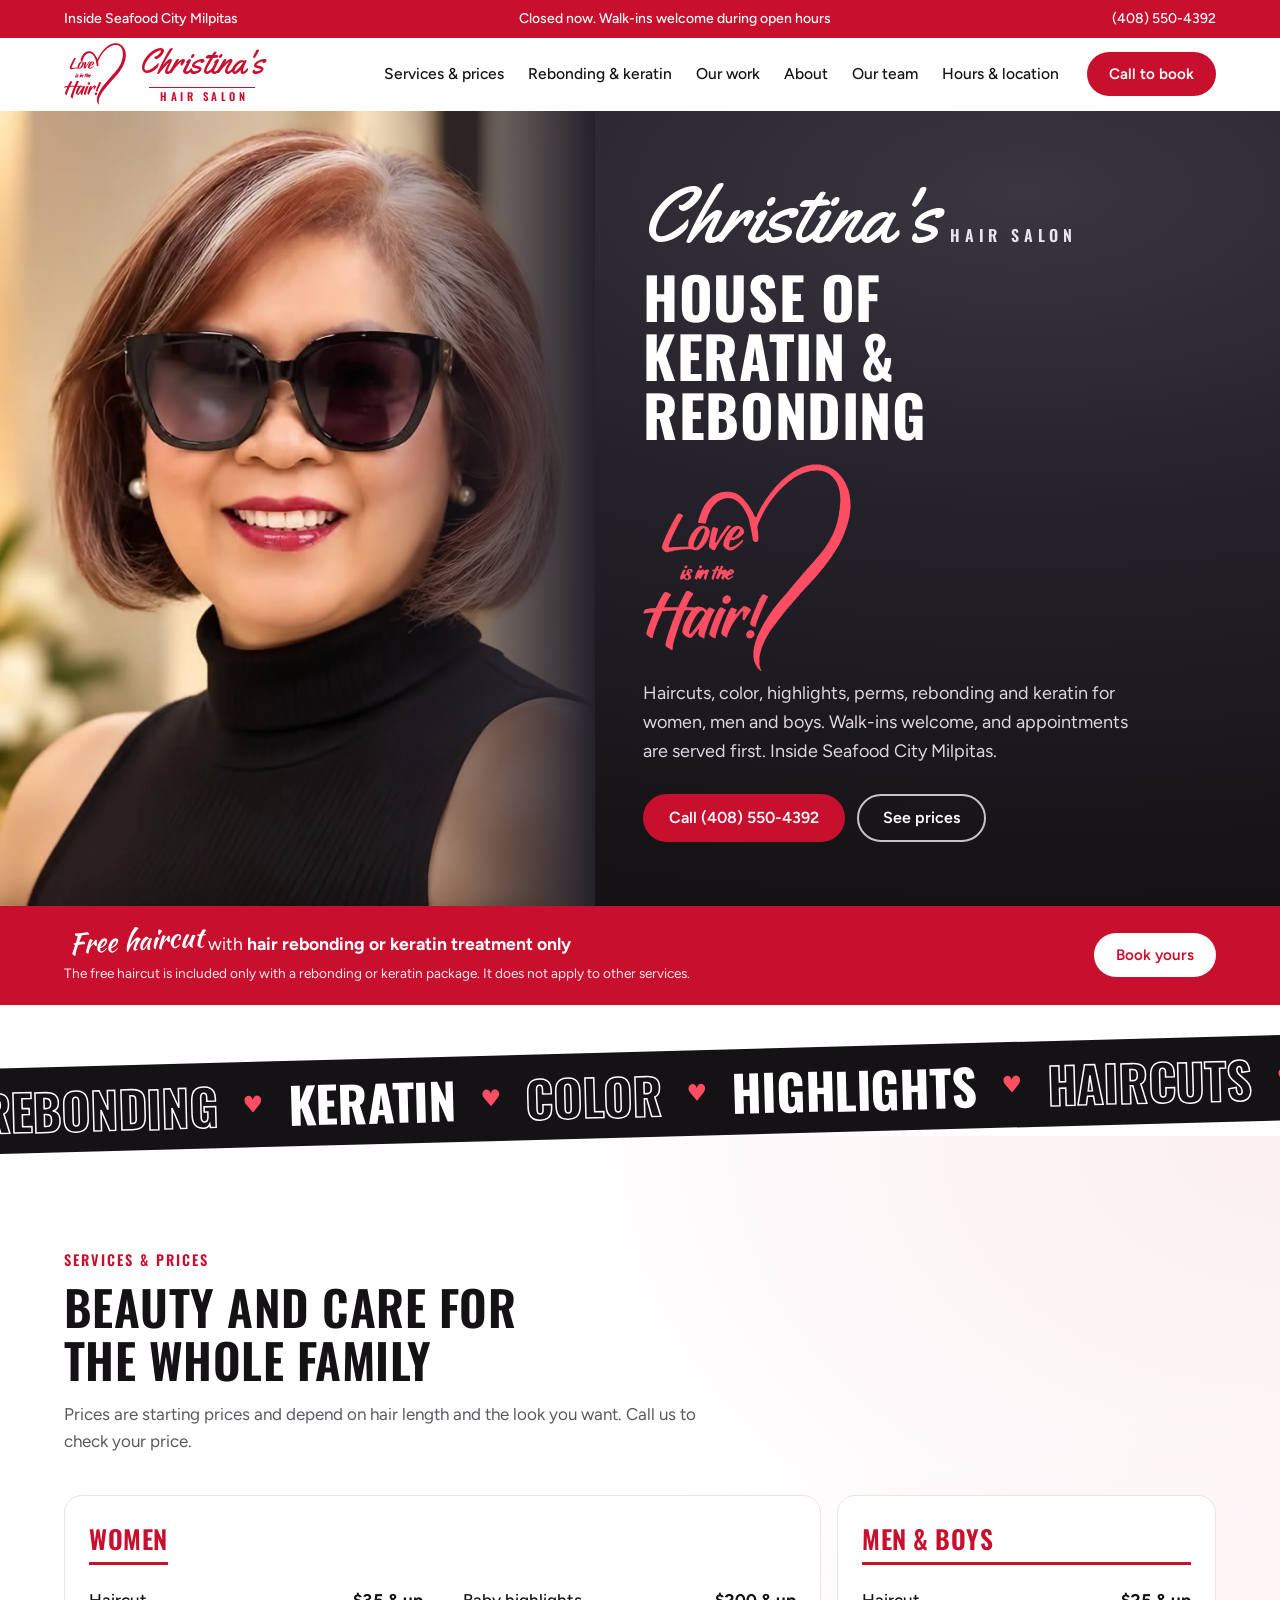
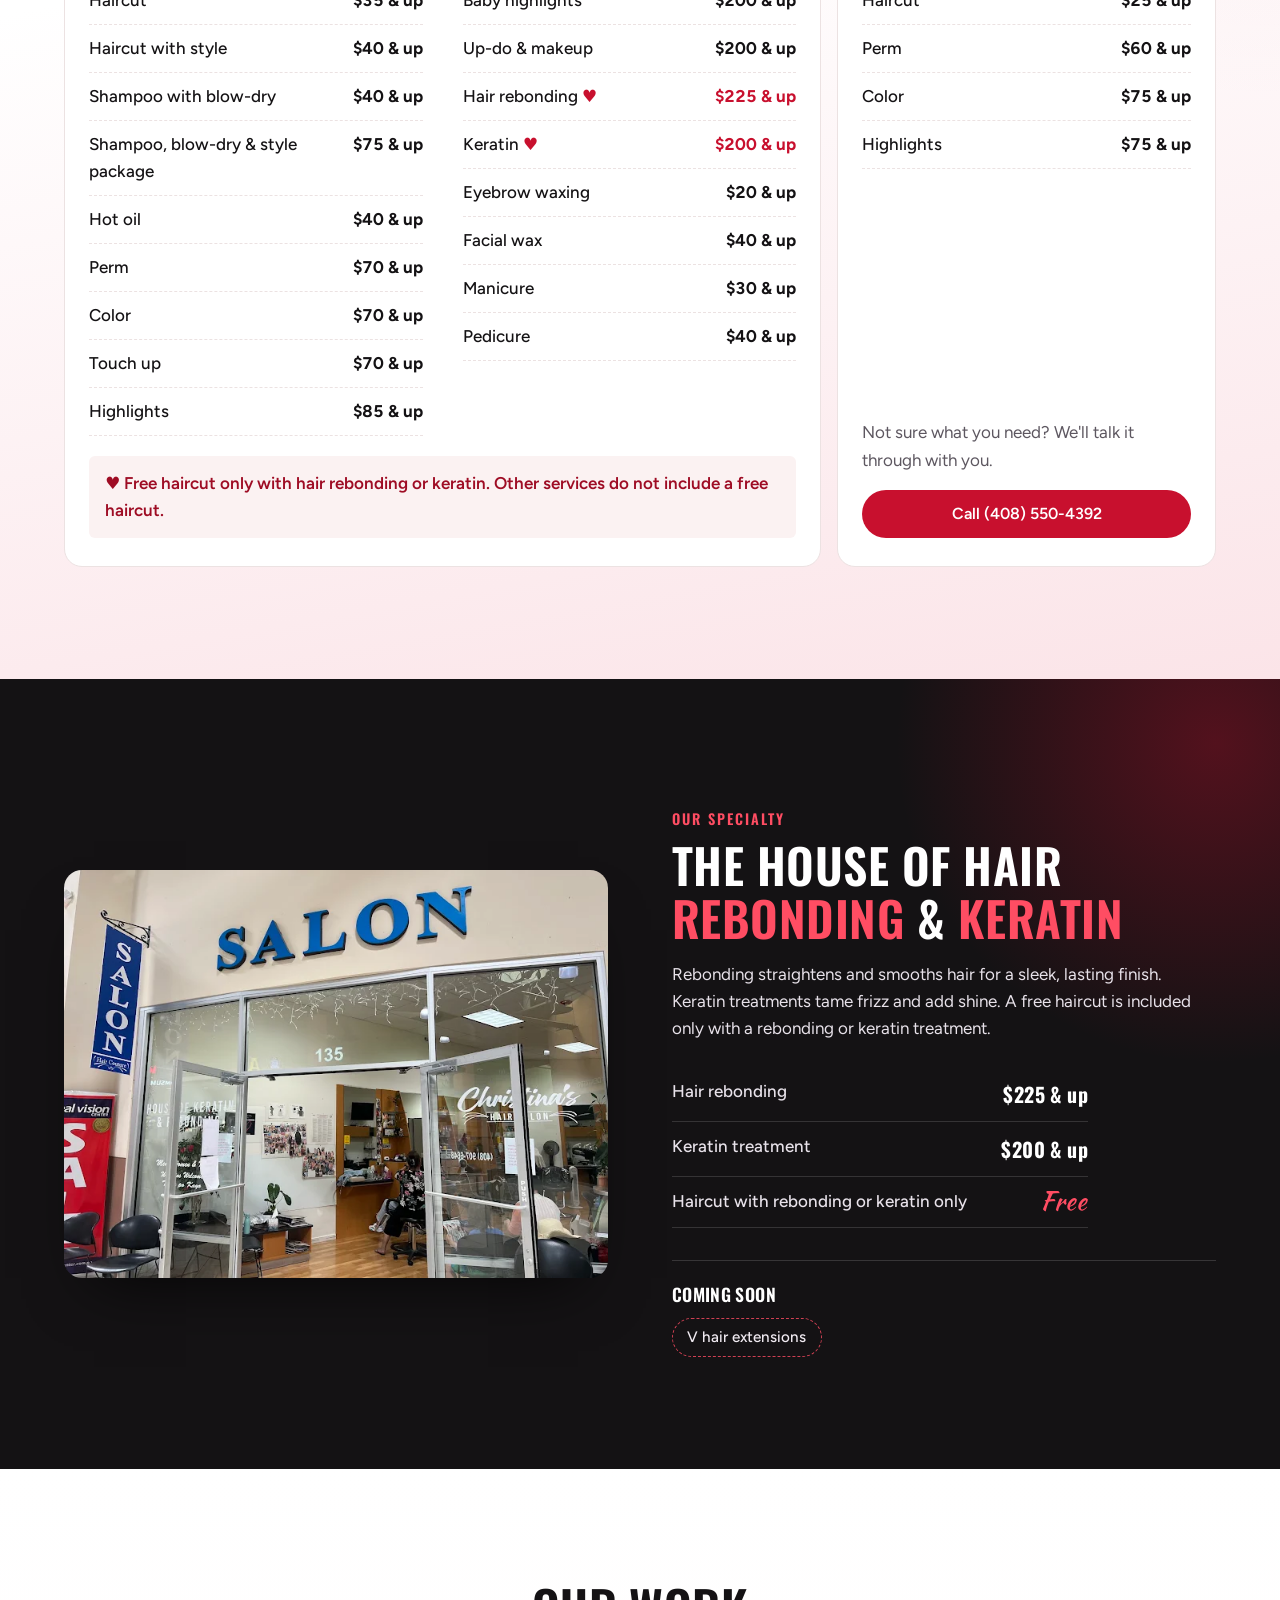
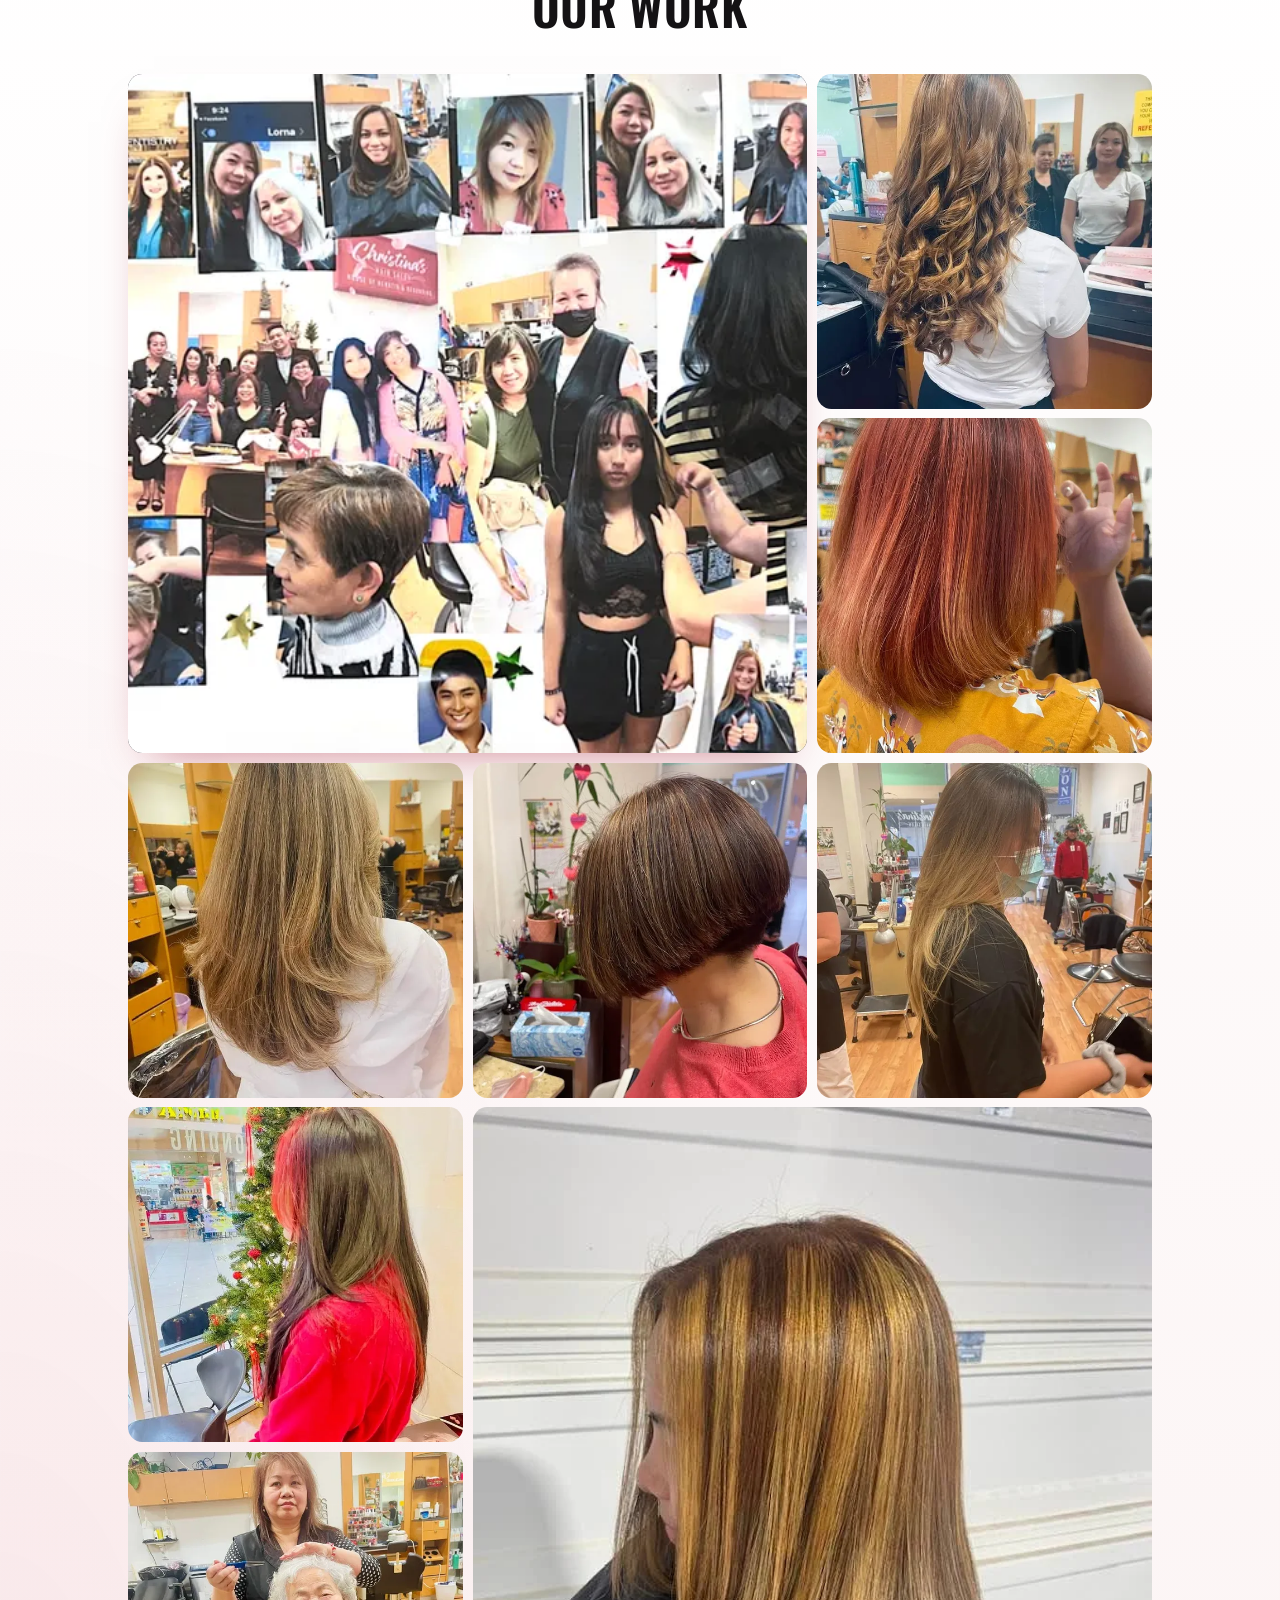
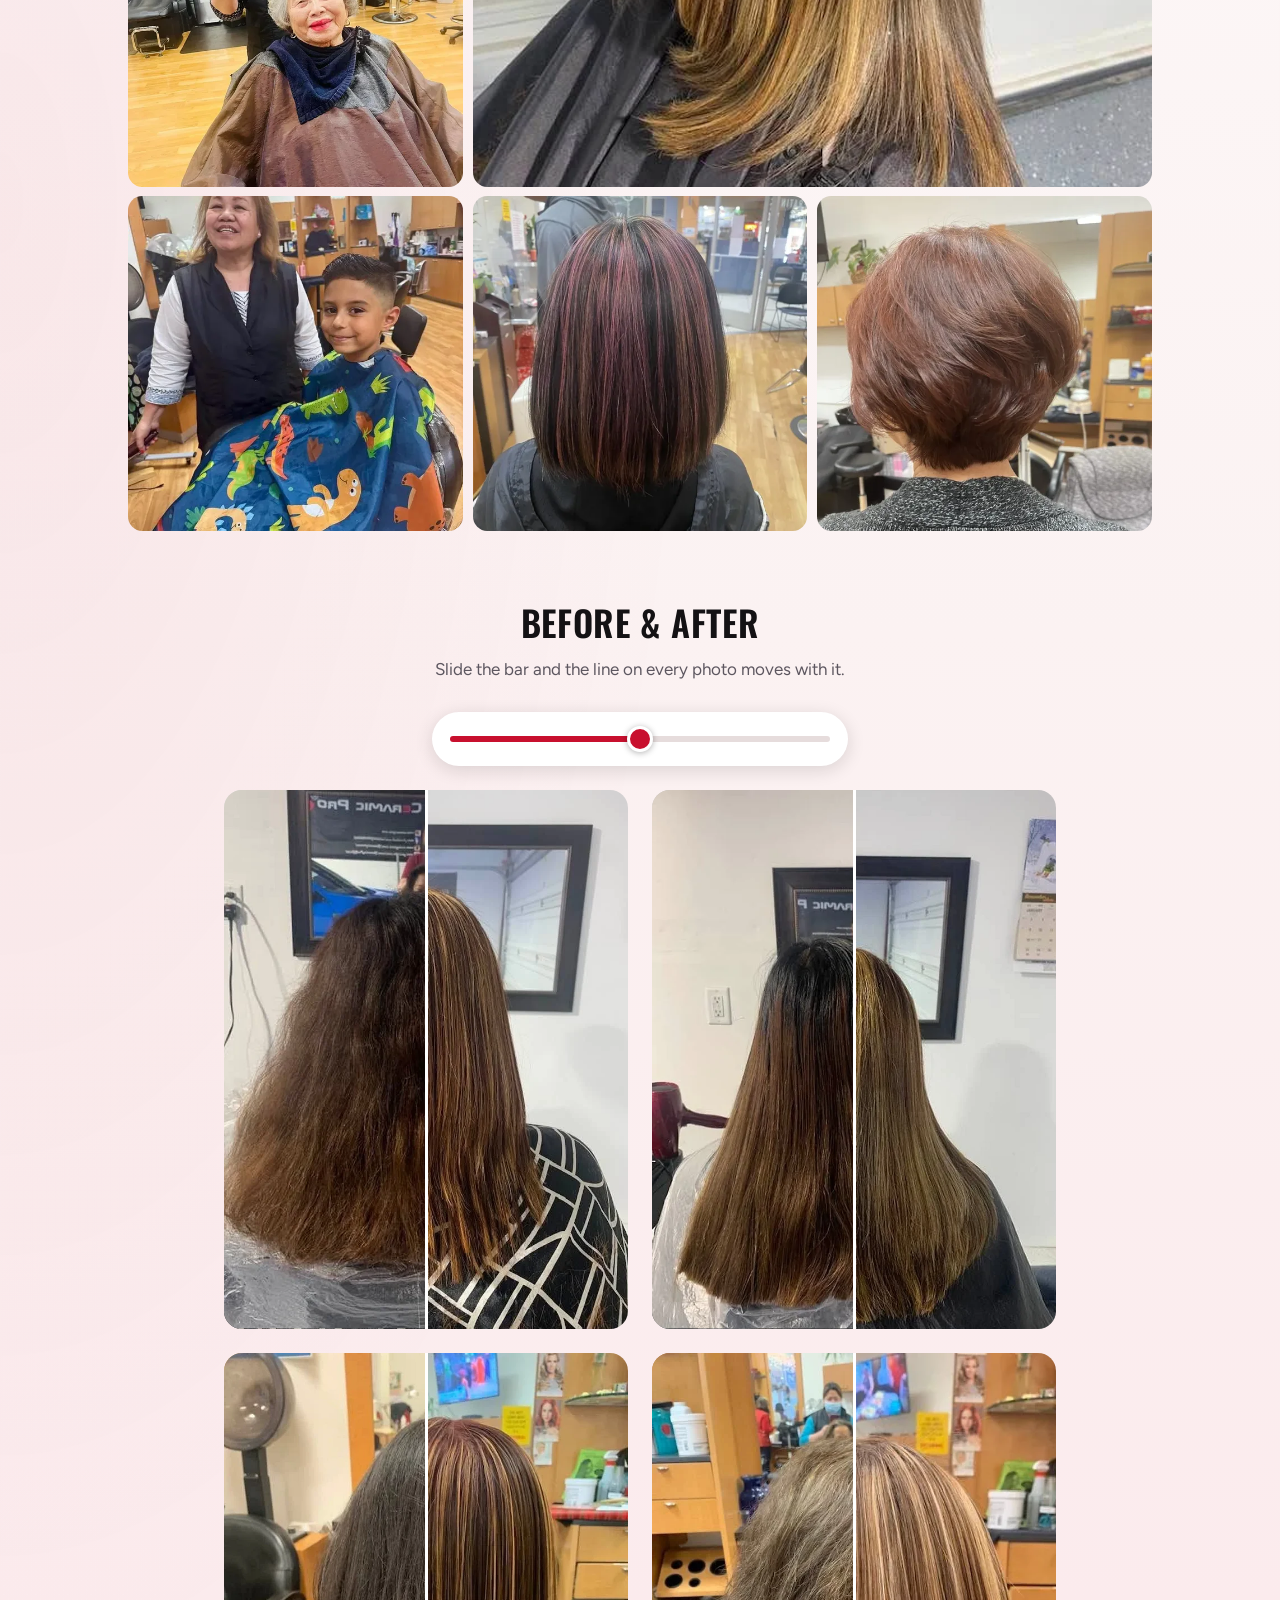
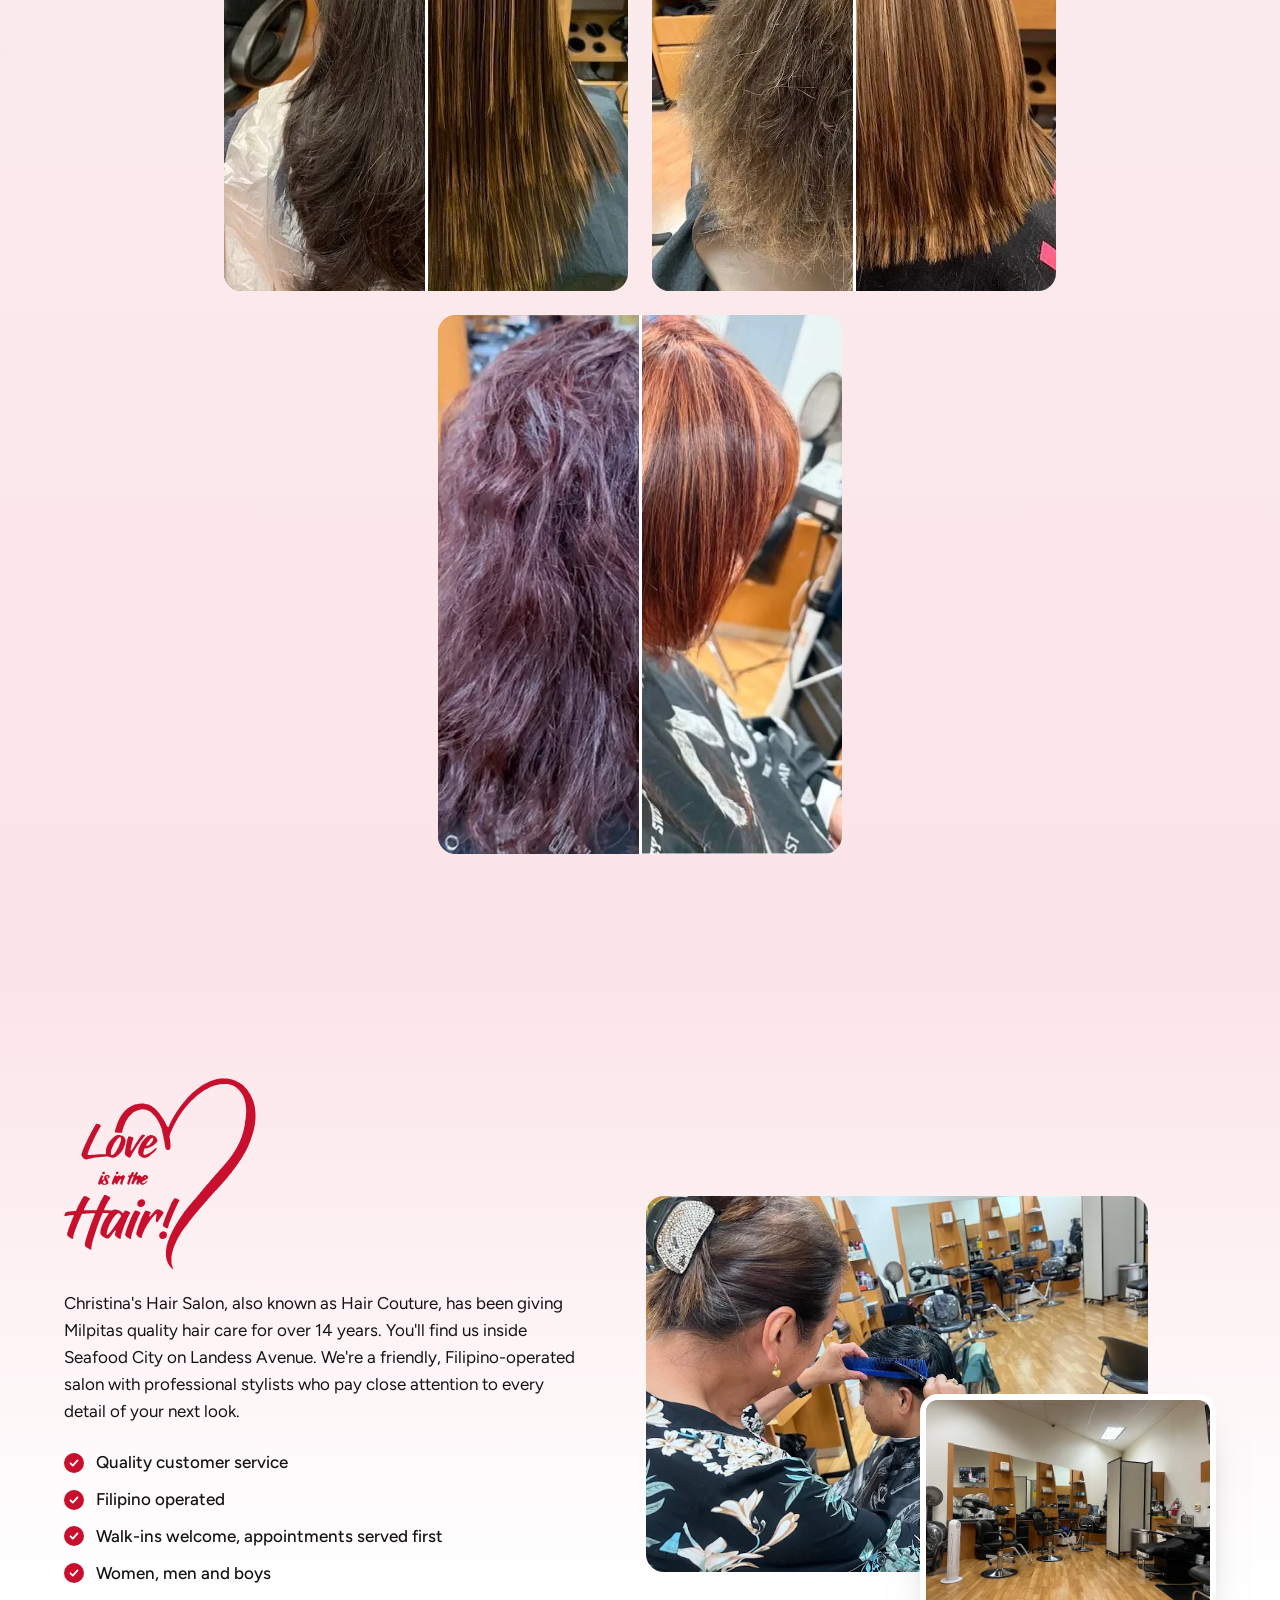
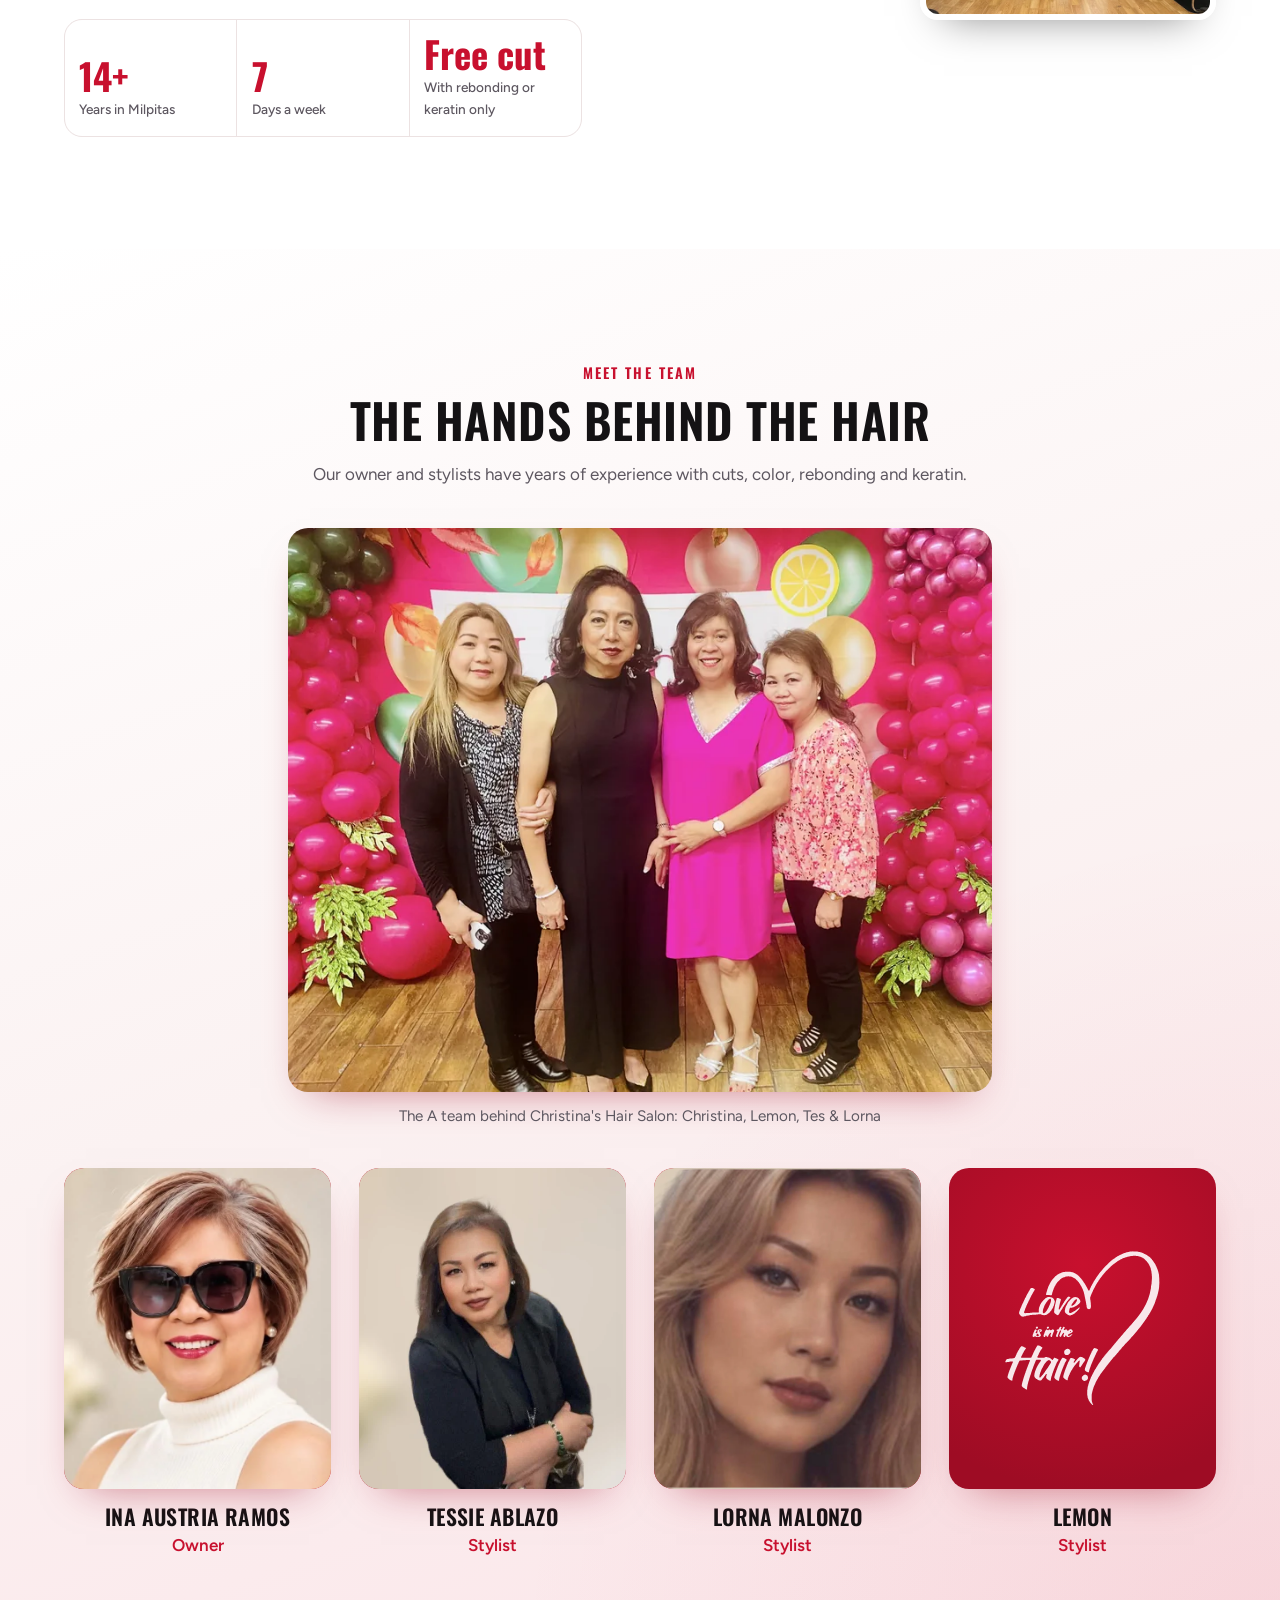
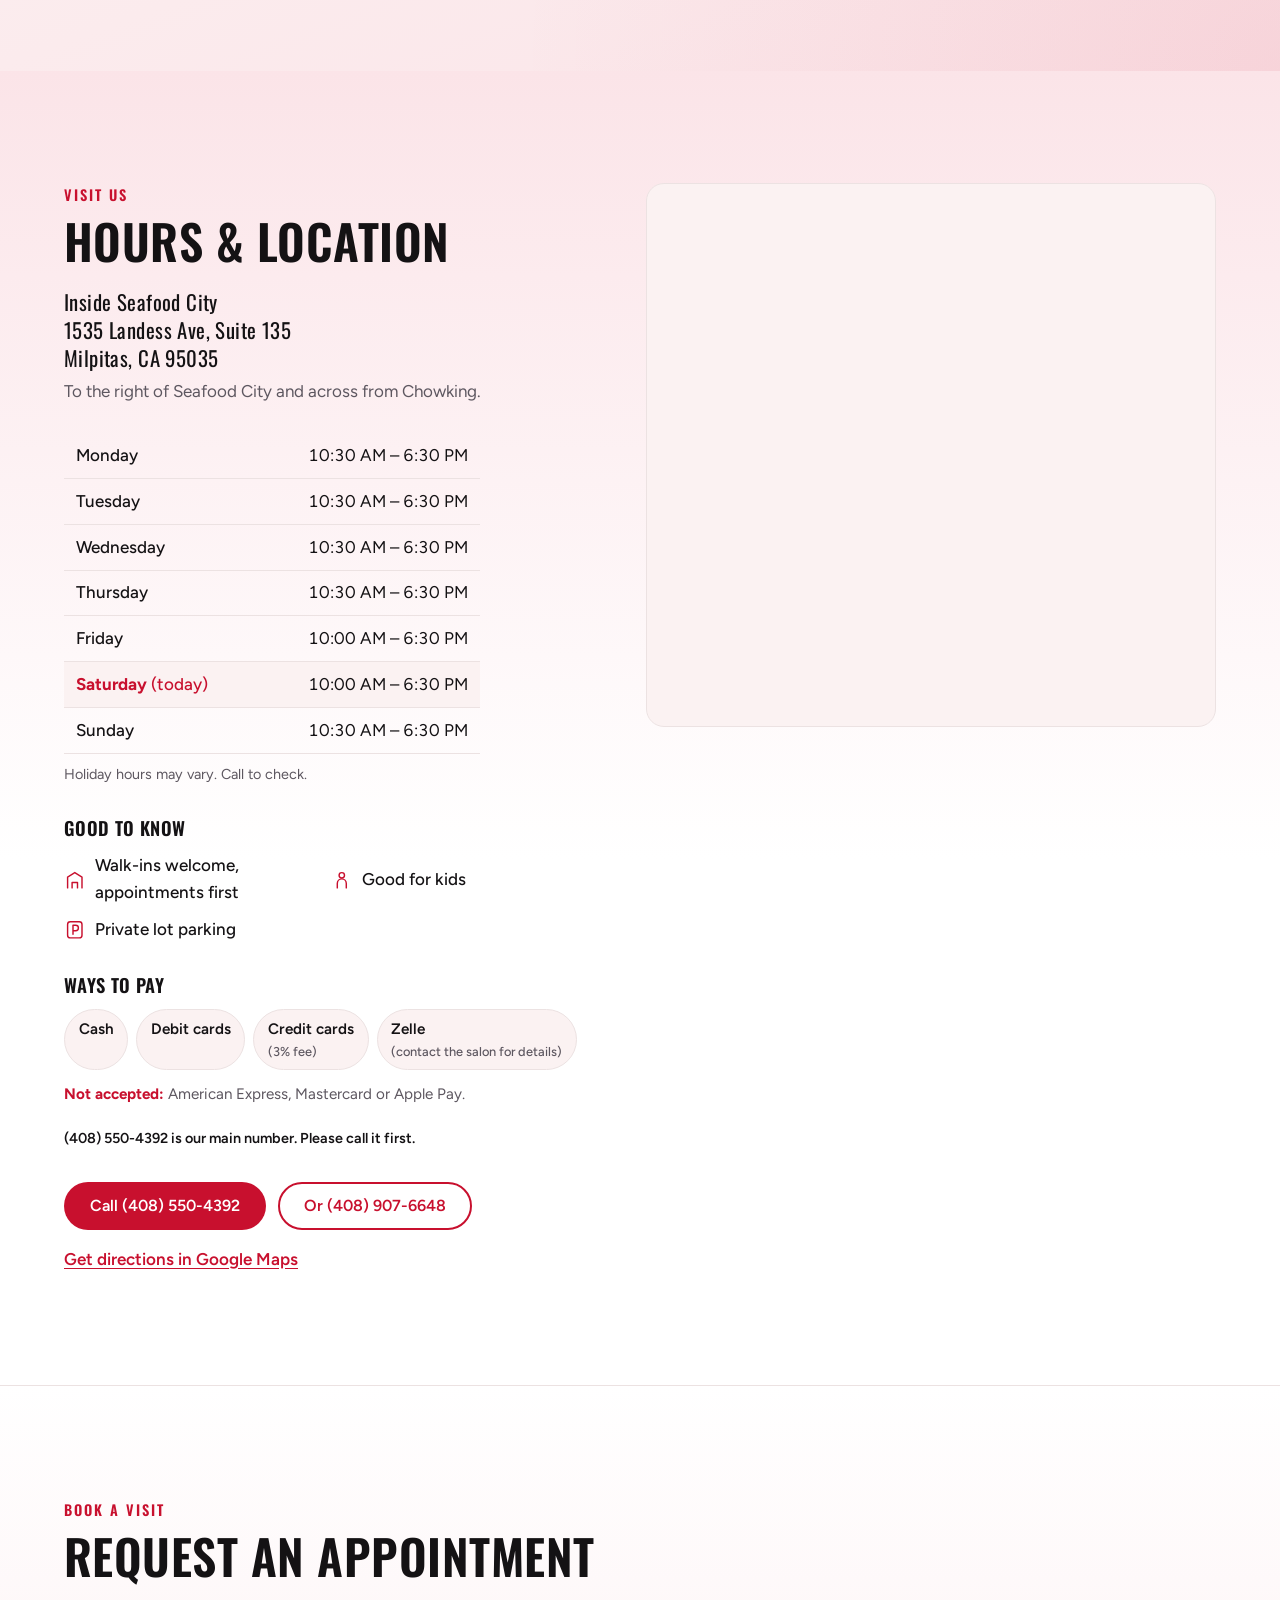
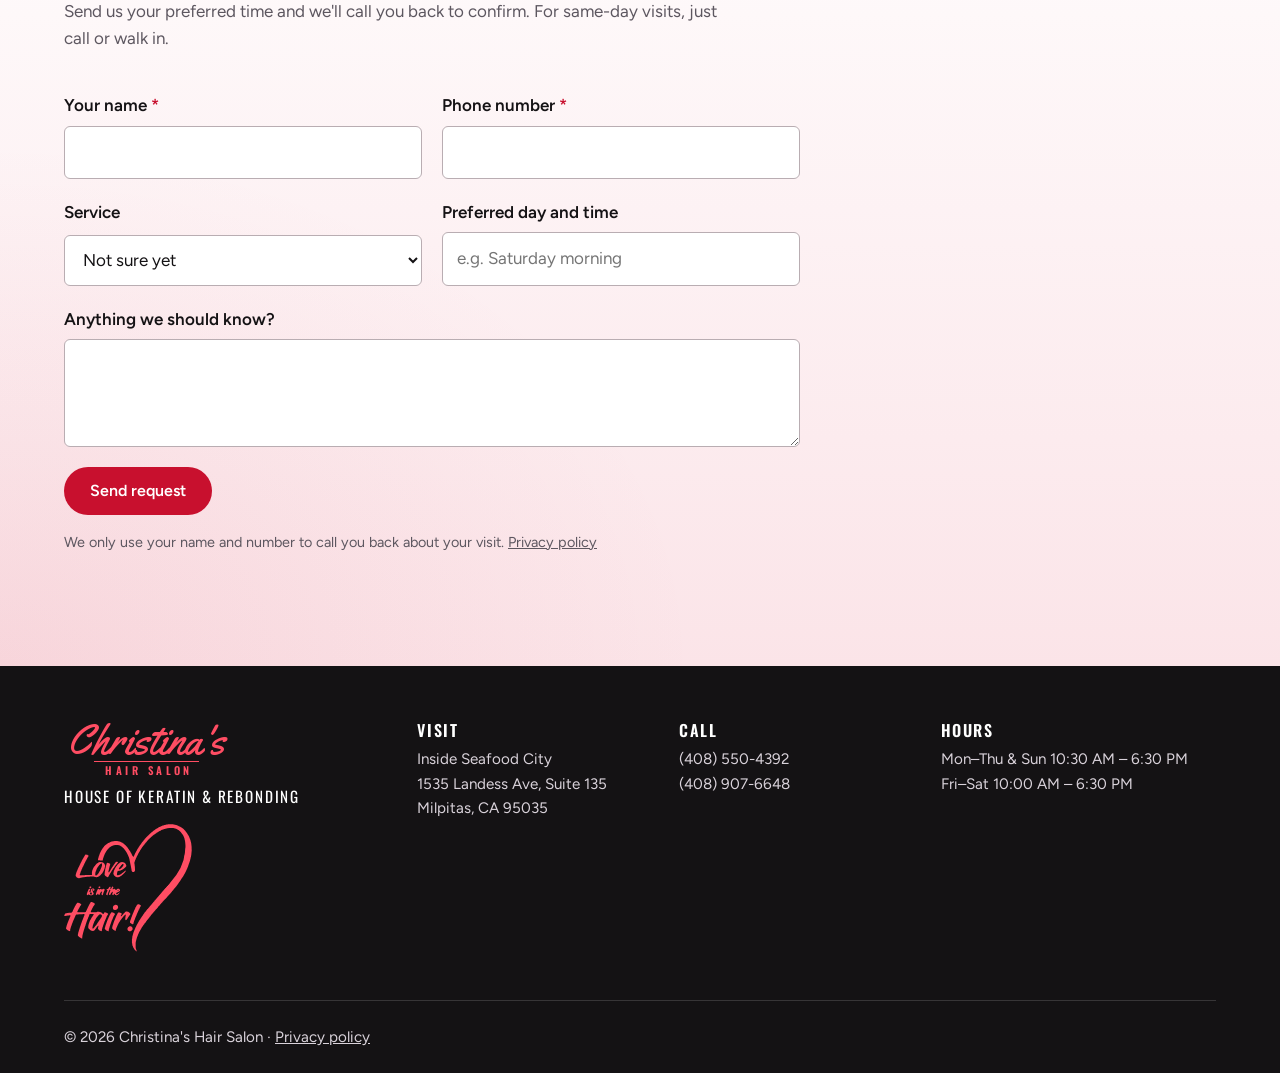
==== commit 3e400da3: "Connect the appointment form to Web3Forms Co-Authored-By: Claude Opus 5.5 <noreply@anthropic.com> Cl" ====
--- a/index.html
+++ b/index.html
@@ -8,14 +8,14 @@
   <title>Christina's Hair Salon | House of Keratin &amp; Rebonding | Milpitas, CA</title>
   <meta name="description" content="Christina's Hair Salon, the house of keratin and rebonding inside Seafood City Milpitas. Haircuts, color, highlights, perms, rebonding and keratin for women, men and boys. Free haircut only with rebonding or keratin. 1535 Landess Ave, Suite 135. (408) 550-4392.">
   <meta name="theme-color" content="#141214">
-  <link rel="canonical" href="https://markdv03.github.io/Christinas-salon/">
+  <link rel="canonical" href="https://christinashairsalonmilpitas.com/">
   <link rel="icon" href="favicon.svg" type="image/svg+xml">
   <link rel="apple-touch-icon" href="apple-touch-icon.png">
   <meta property="og:type" content="website">
   <meta property="og:title" content="Christina's Hair Salon | House of Keratin &amp; Rebonding">
   <meta property="og:description" content="Haircuts, color, highlights, rebonding and keratin inside Seafood City Milpitas. Free haircut with rebonding or keratin. Call (408) 550-4392.">
-  <meta property="og:url" content="https://markdv03.github.io/Christinas-salon/">
-  <meta property="og:image" content="https://markdv03.github.io/Christinas-salon/assets/img/share.jpg">
+  <meta property="og:url" content="https://christinashairsalonmilpitas.com/">
+  <meta property="og:image" content="https://christinashairsalonmilpitas.com/assets/img/share.jpg">
   <meta property="og:image:width" content="1200">
   <meta property="og:image:height" content="630">
   <meta name="twitter:card" content="summary_large_image">
@@ -25,7 +25,7 @@
   <link rel="preload" as="style" href="https://fonts.googleapis.com/css2?family=Figtree:wght@400;500;600;700&family=Kaushan+Script&family=Oswald:wght@500;600;700&family=Yellowtail&display=swap">
   <link rel="stylesheet" href="https://fonts.googleapis.com/css2?family=Figtree:wght@400;500;600;700&family=Kaushan+Script&family=Oswald:wght@500;600;700&family=Yellowtail&display=swap" media="print" onload="this.media='all'">
   <noscript><link rel="stylesheet" href="https://fonts.googleapis.com/css2?family=Figtree:wght@400;500;600;700&family=Kaushan+Script&family=Oswald:wght@500;600;700&family=Yellowtail&display=swap"></noscript>
-  <link rel="stylesheet" href="styles.css?v=1792632164">
+  <link rel="stylesheet" href="styles.css?v=1793838071">
   <script>document.documentElement.className = document.documentElement.className.replace("no-js", "js");</script>
 </head>
 <body>
@@ -452,7 +452,7 @@
       </div>
     </section>
 
-    <!-- Request form (design only) -->
+    <!-- Request form: sent by Web3Forms to the salon's email -->
     <section class="section request" id="request" aria-labelledby="request-title">
       <div class="container request__inner">
         <header class="section-head" data-reveal>
@@ -460,7 +460,12 @@
           <h2 id="request-title">Request an appointment</h2>
           <p>Send us your preferred time and we'll call you back to confirm. For same-day visits, just call or walk in.</p>
         </header>
-        <form class="form" data-reveal data-request-form novalidate>
+        <form class="form" action="https://api.web3forms.com/submit" method="POST" data-reveal data-request-form novalidate>
+          <input type="hidden" name="access_key" value="f1608f61-a643-420e-b08d-3b9f71fe461c">
+          <input type="hidden" name="subject" value="New appointment request from the website">
+          <input type="hidden" name="from_name" value="Christina's Hair Salon website">
+          <input type="hidden" name="redirect" value="https://christinashairsalonmilpitas.com/#request">
+          <input type="checkbox" name="botcheck" class="visually-hidden" tabindex="-1" autocomplete="off" aria-hidden="true">
           <div class="field">
             <label for="name">Your name <span aria-hidden="true">*</span></label>
             <input id="name" name="name" type="text" autocomplete="name" required aria-describedby="name-error">
@@ -502,6 +507,7 @@
           <div class="field--full form__foot">
             <button class="btn btn--primary" type="submit">Send request</button>
             <p class="form__status" role="status" aria-live="polite" data-form-status></p>
+            <p class="form__note">We only use your name and number to call you back about your visit. <a href="privacy.html">Privacy policy</a></p>
           </div>
         </form>
       </div>
@@ -548,6 +554,6 @@
     </a>
   </div>
 
-  <script src="script.js?v=1792632164" defer></script>
+  <script src="script.js?v=1793838071" defer></script>
 </body>
 </html>
--- a/styles.css
+++ b/styles.css
@@ -476,6 +476,8 @@
 .field__error { color: var(--red-deep); font-size: .925rem; font-weight: 500; }
 .form__foot { display: flex; flex-wrap: wrap; align-items: center; gap: 1rem; }
 .form__status { font-weight: 500; }
+.form__note { flex-basis: 100%; color: var(--muted); font-size: .9rem; }
+.form__note a { color: inherit; text-decoration: underline; }
 
 /* Footer */
 .site-footer { background: var(--ink); color: #d9d2da; padding-top: 3.5rem; font-size: .95rem; }
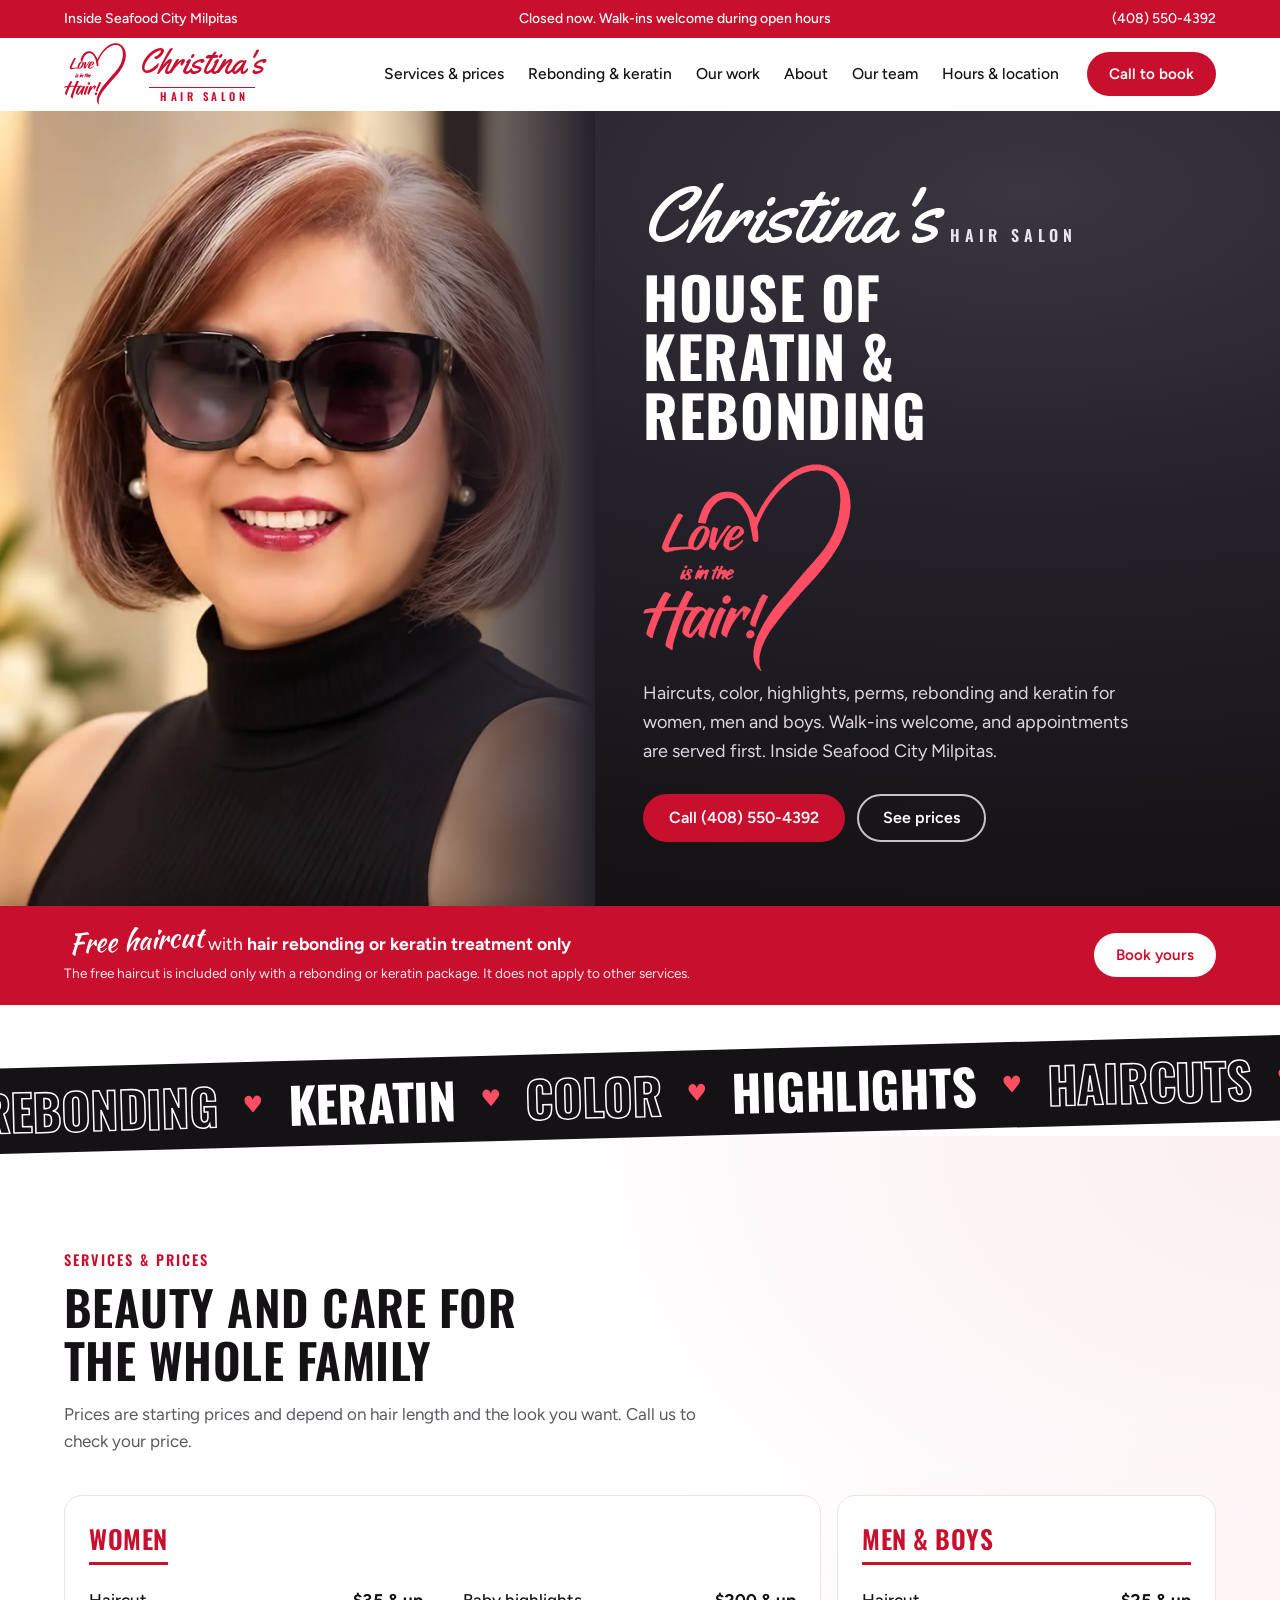
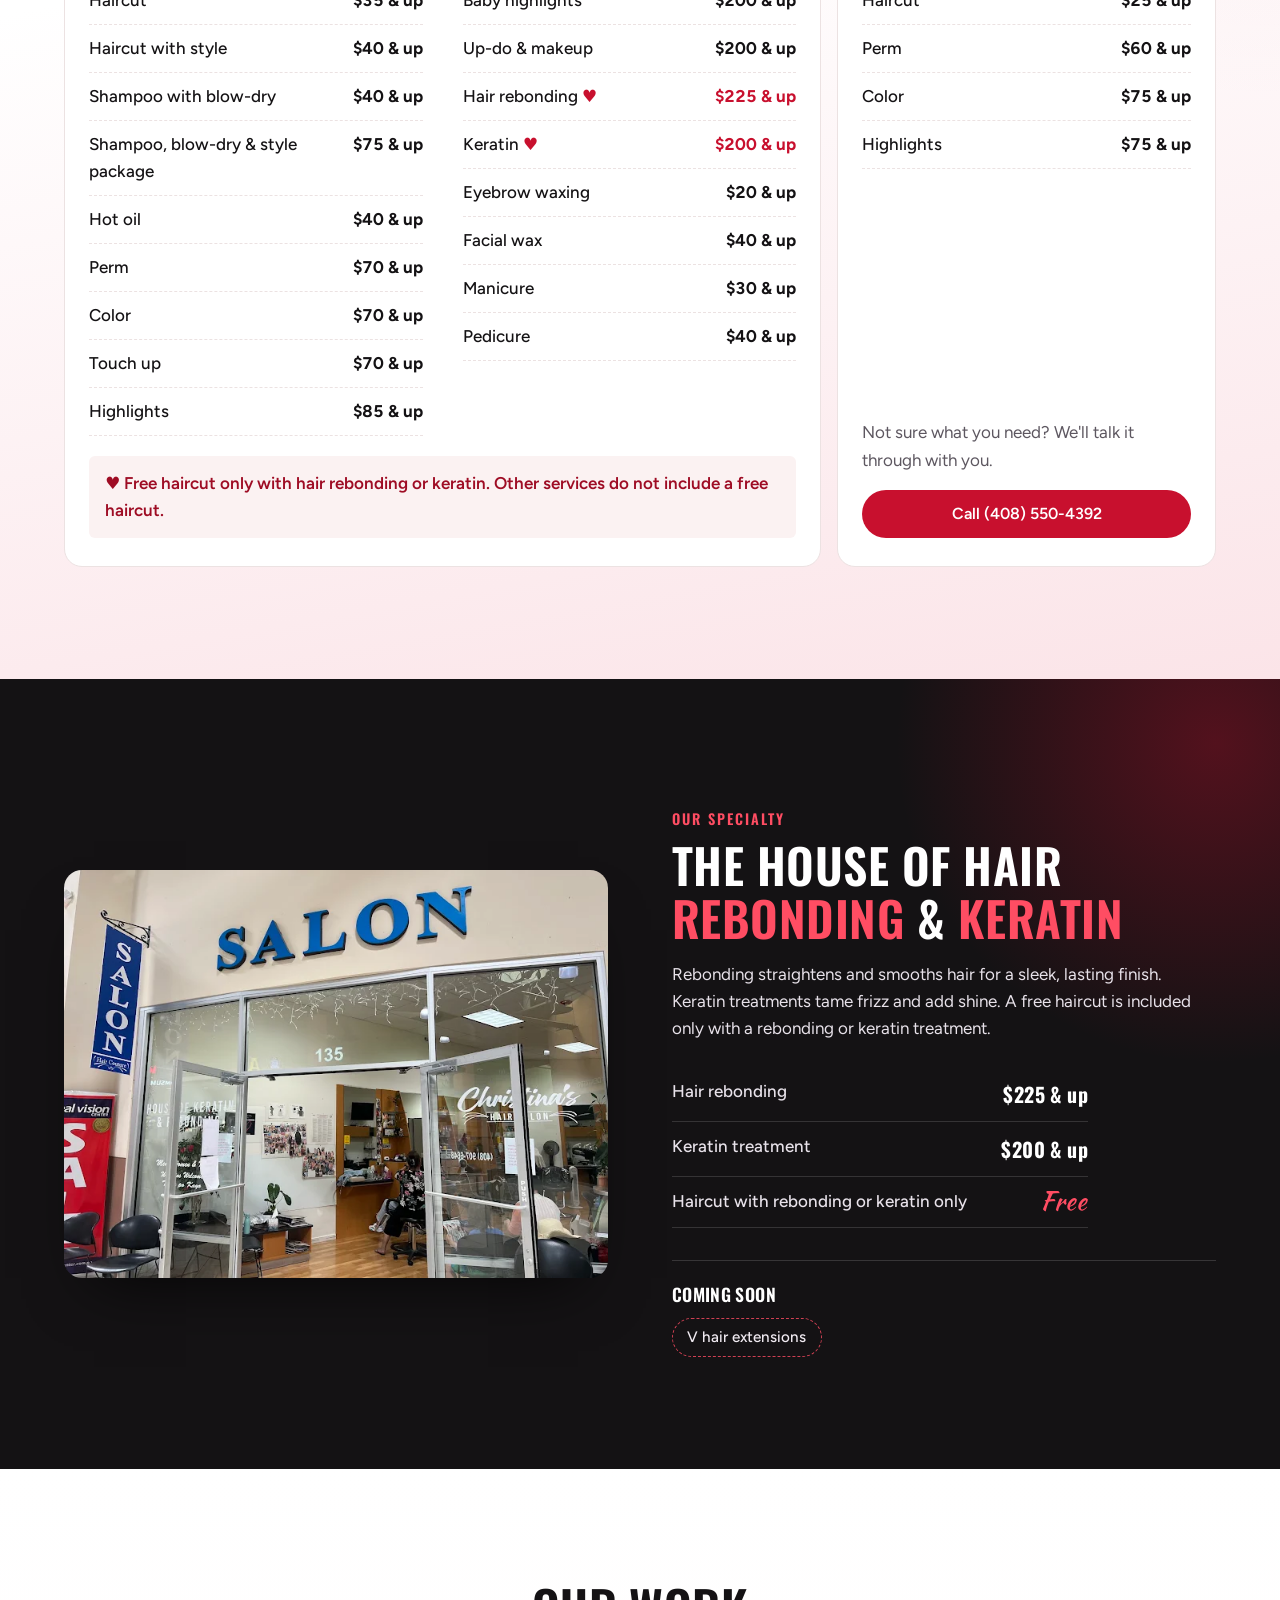
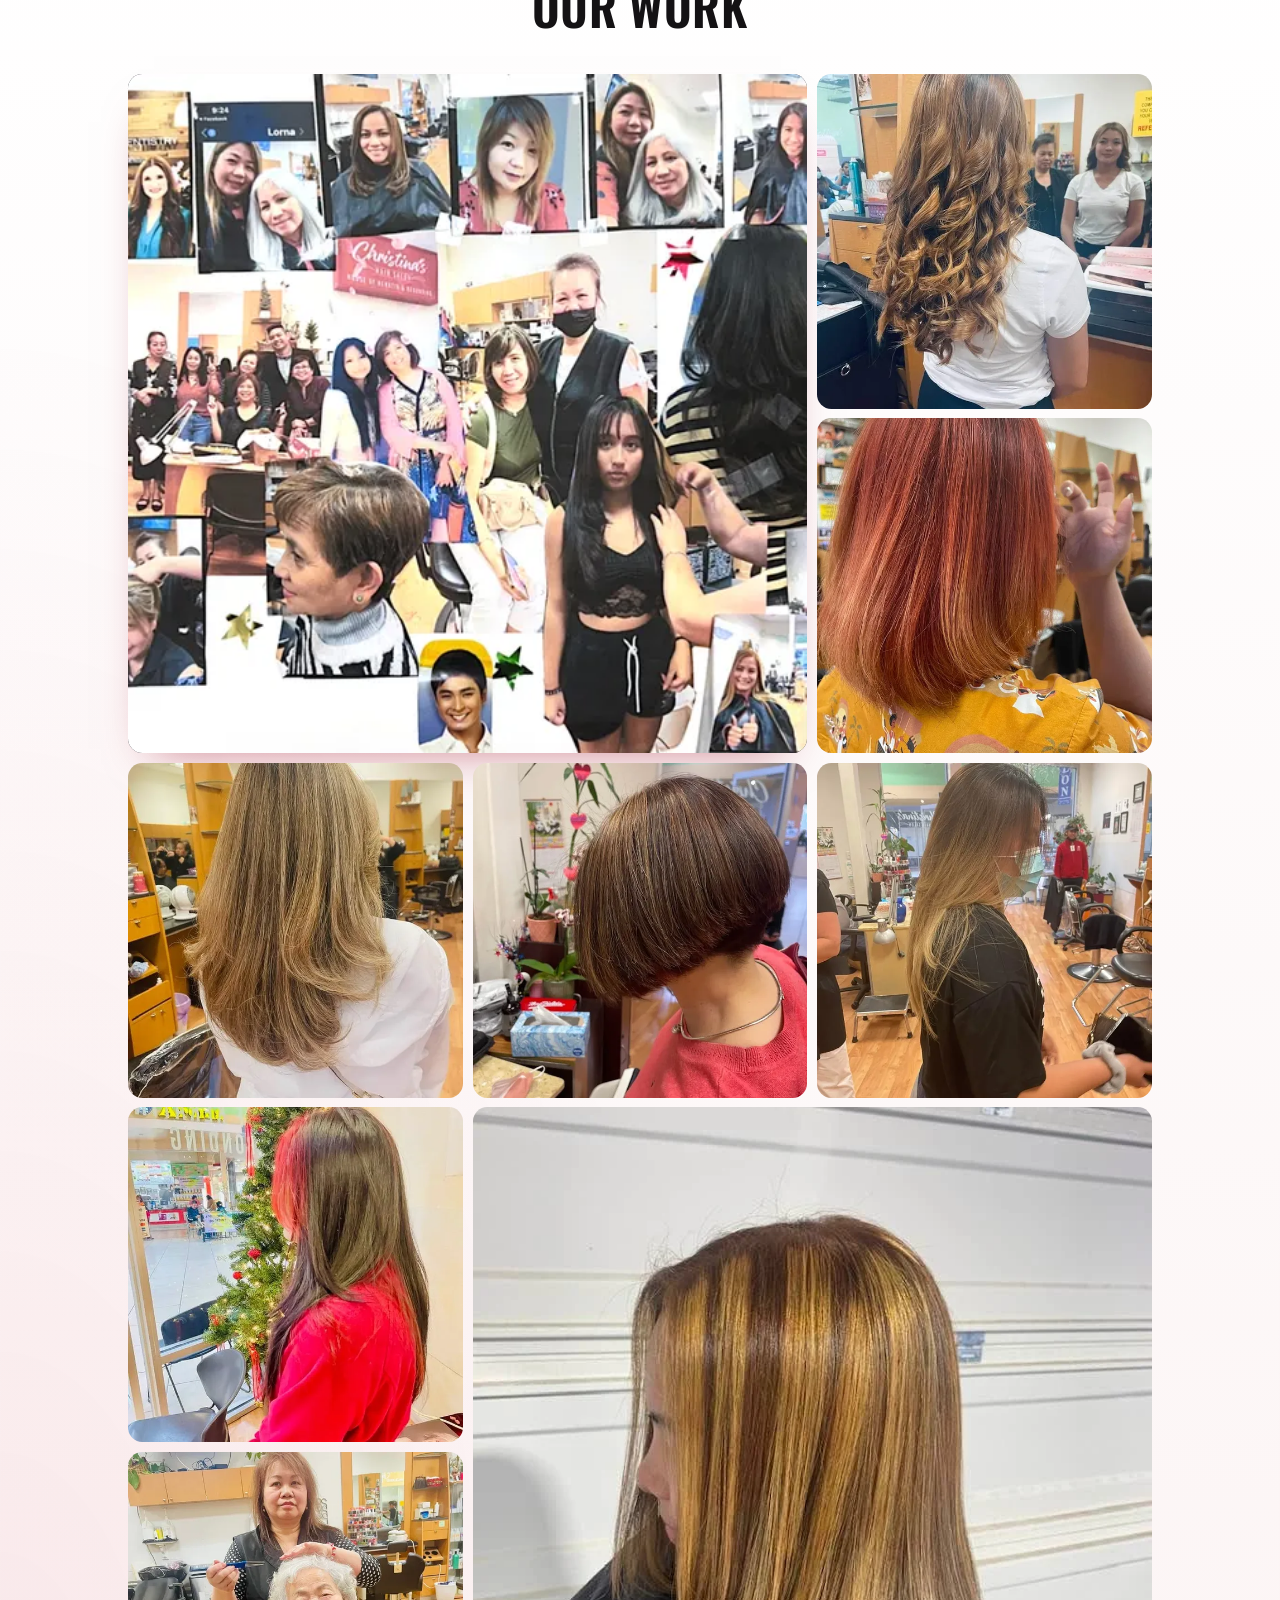
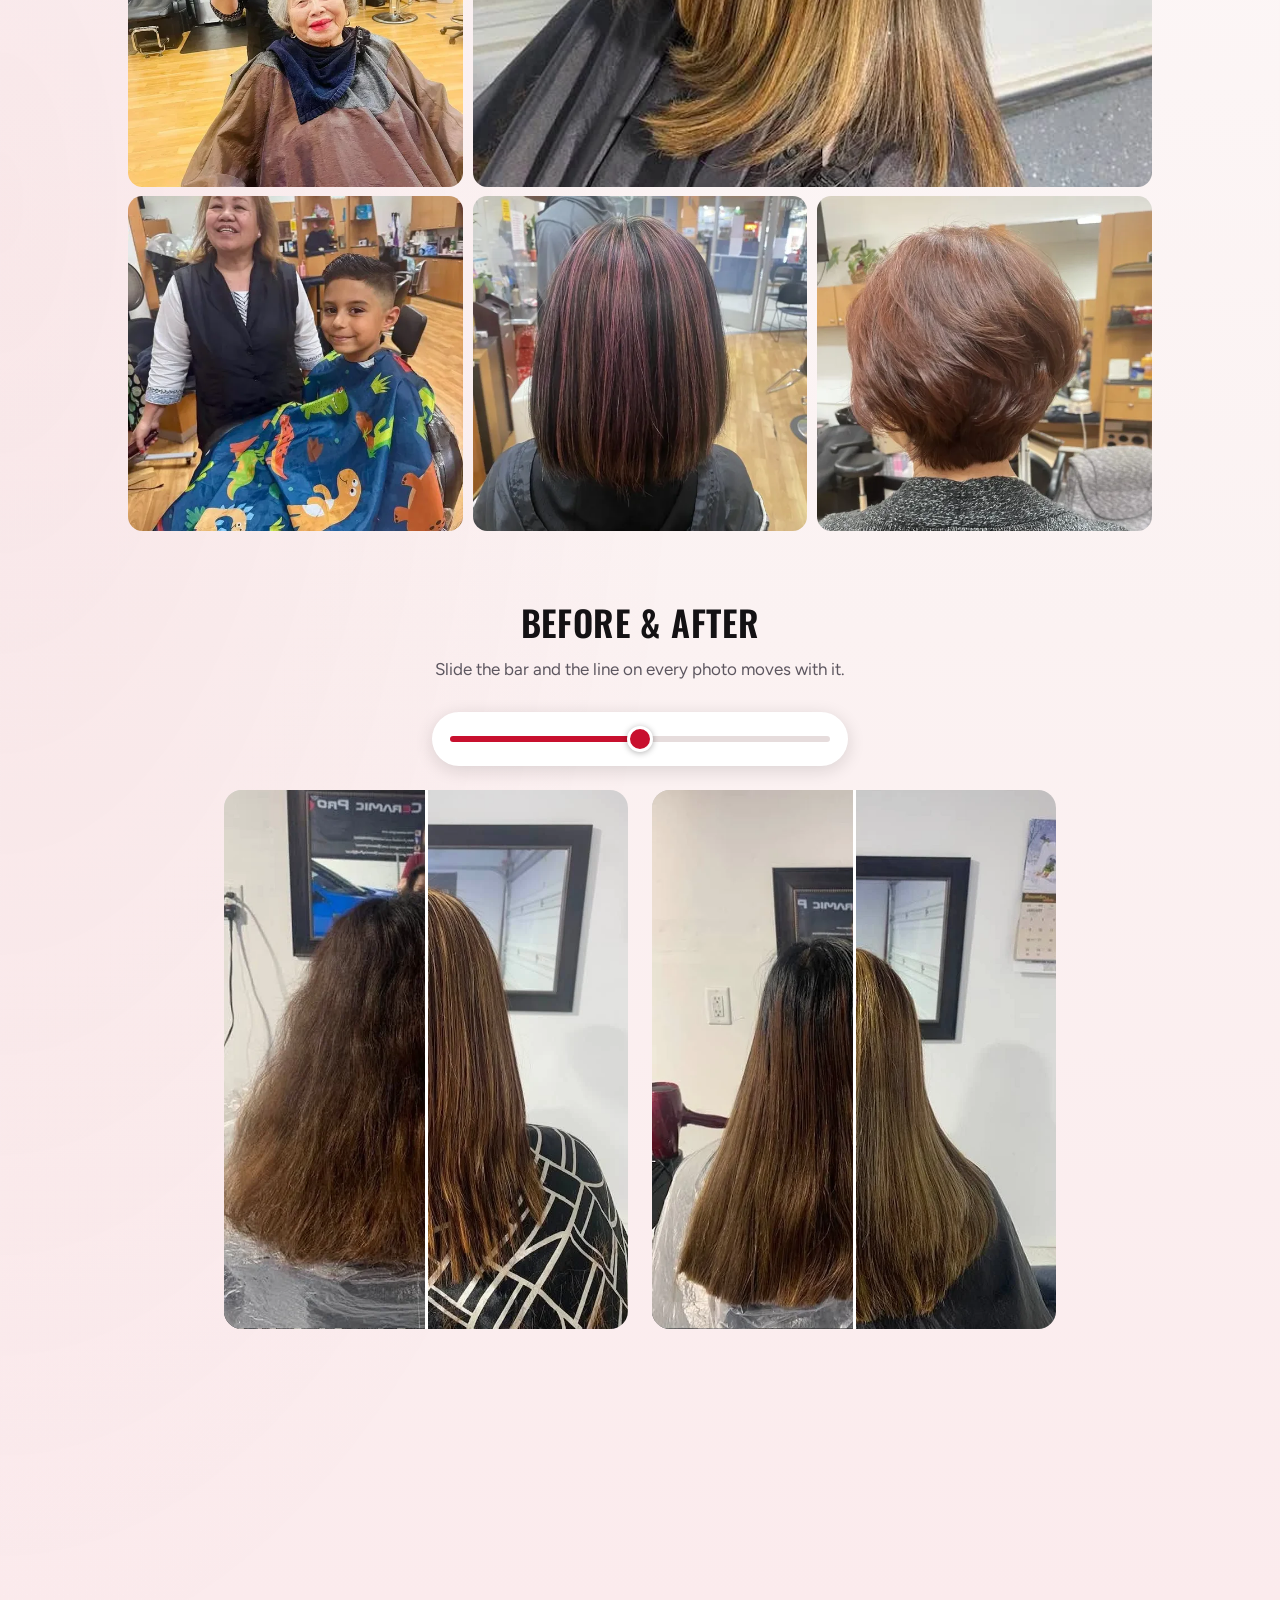
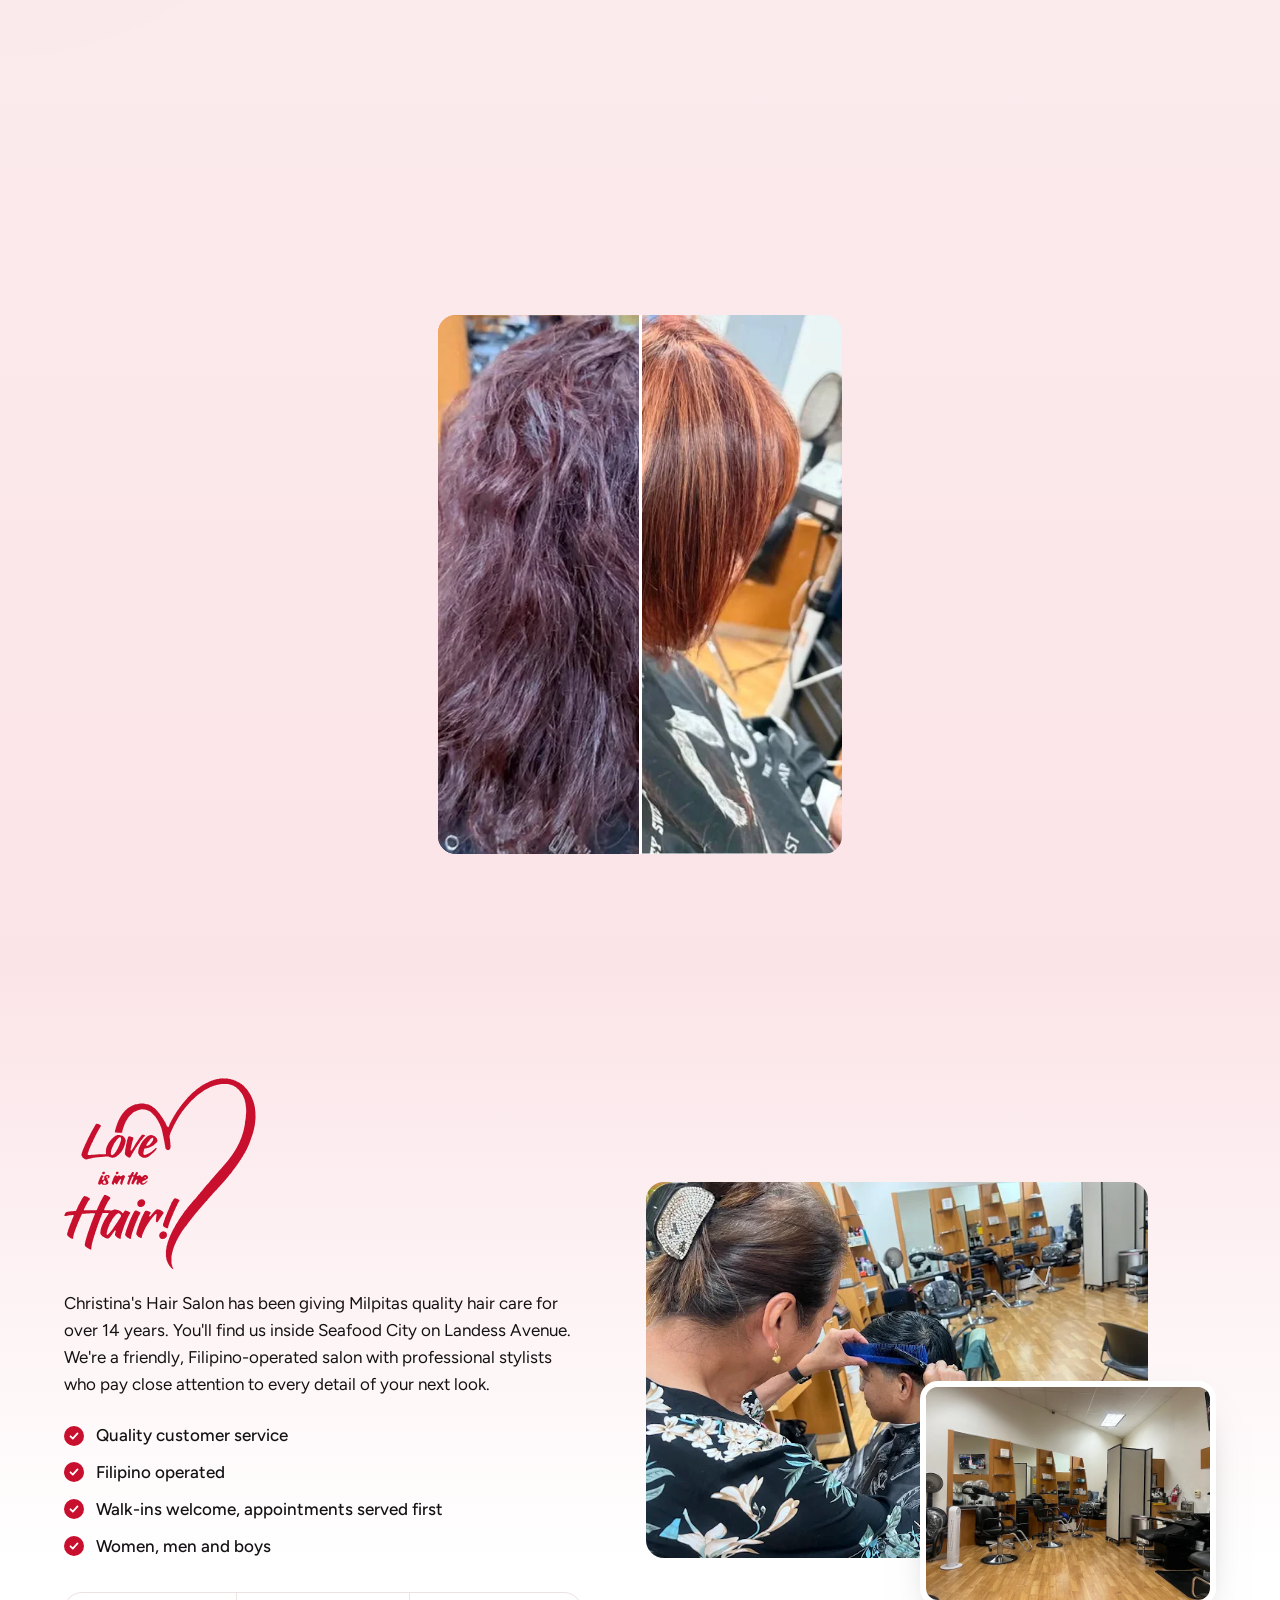
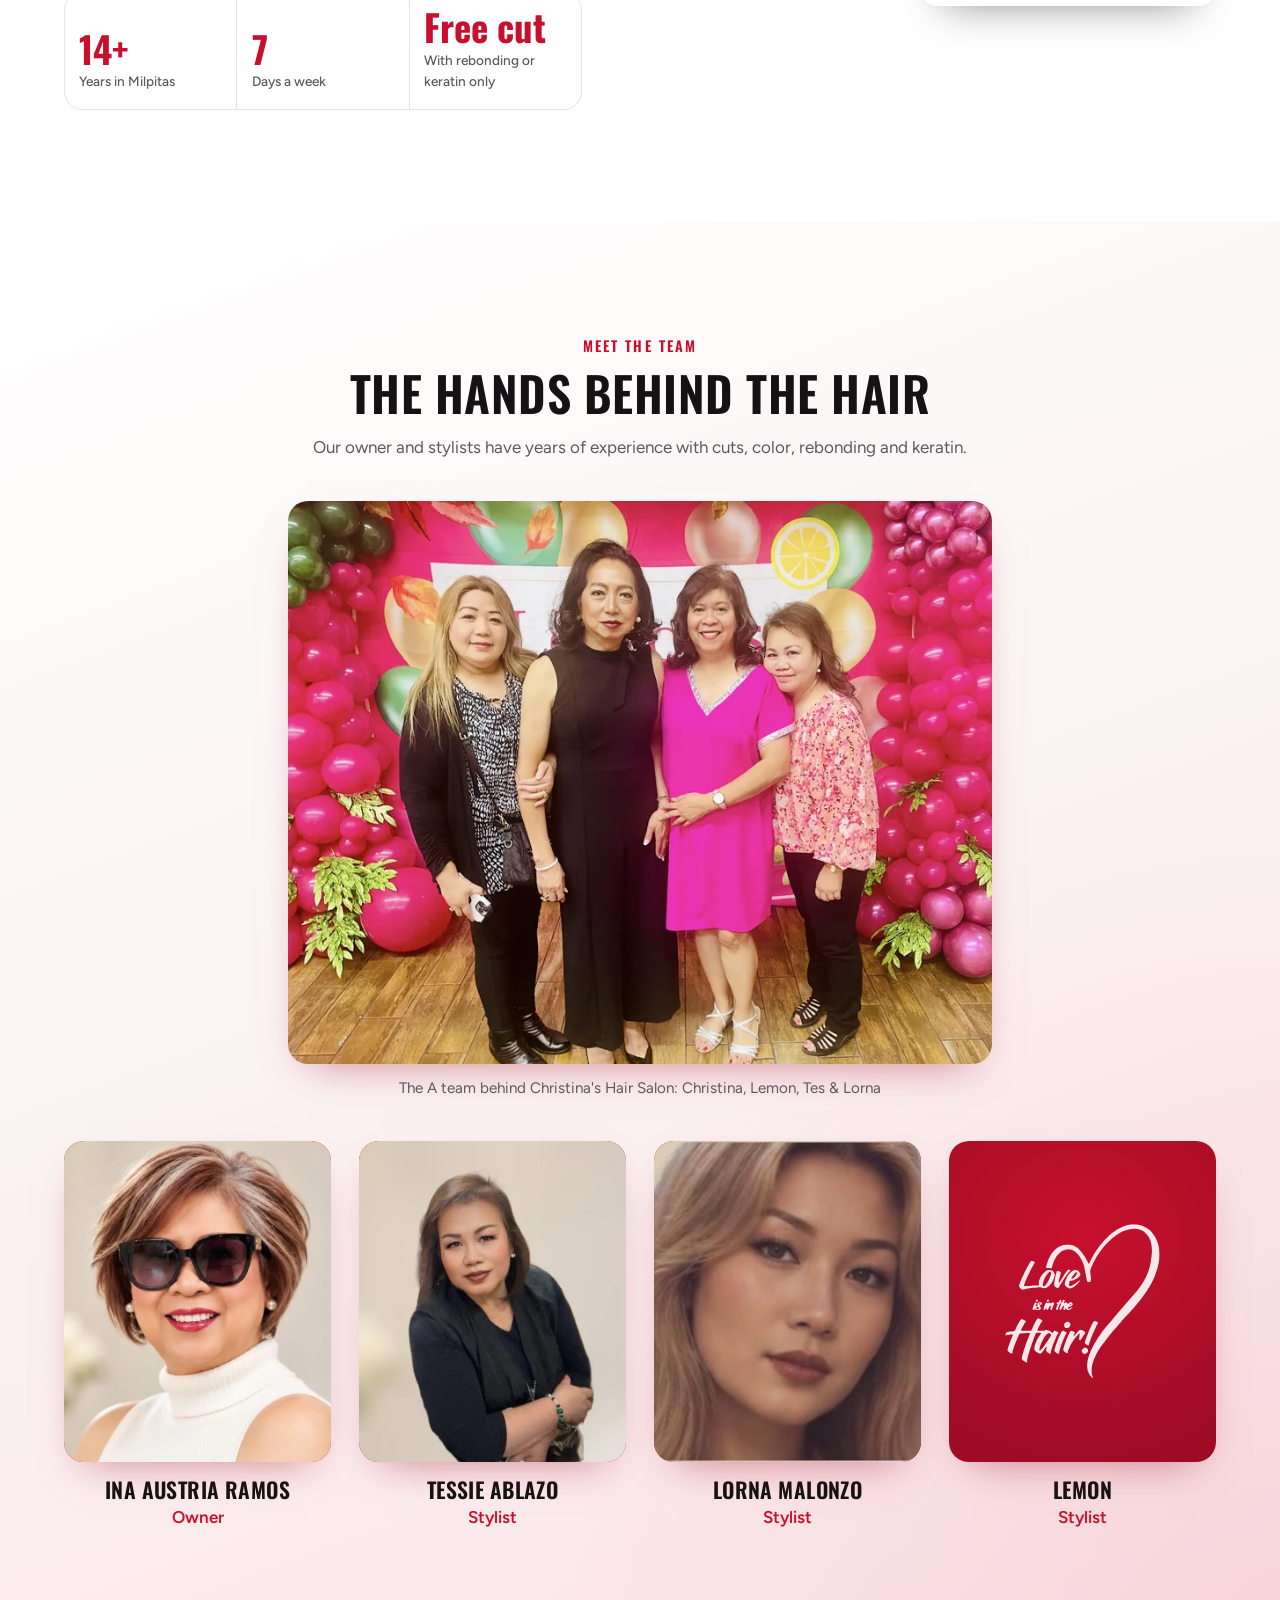
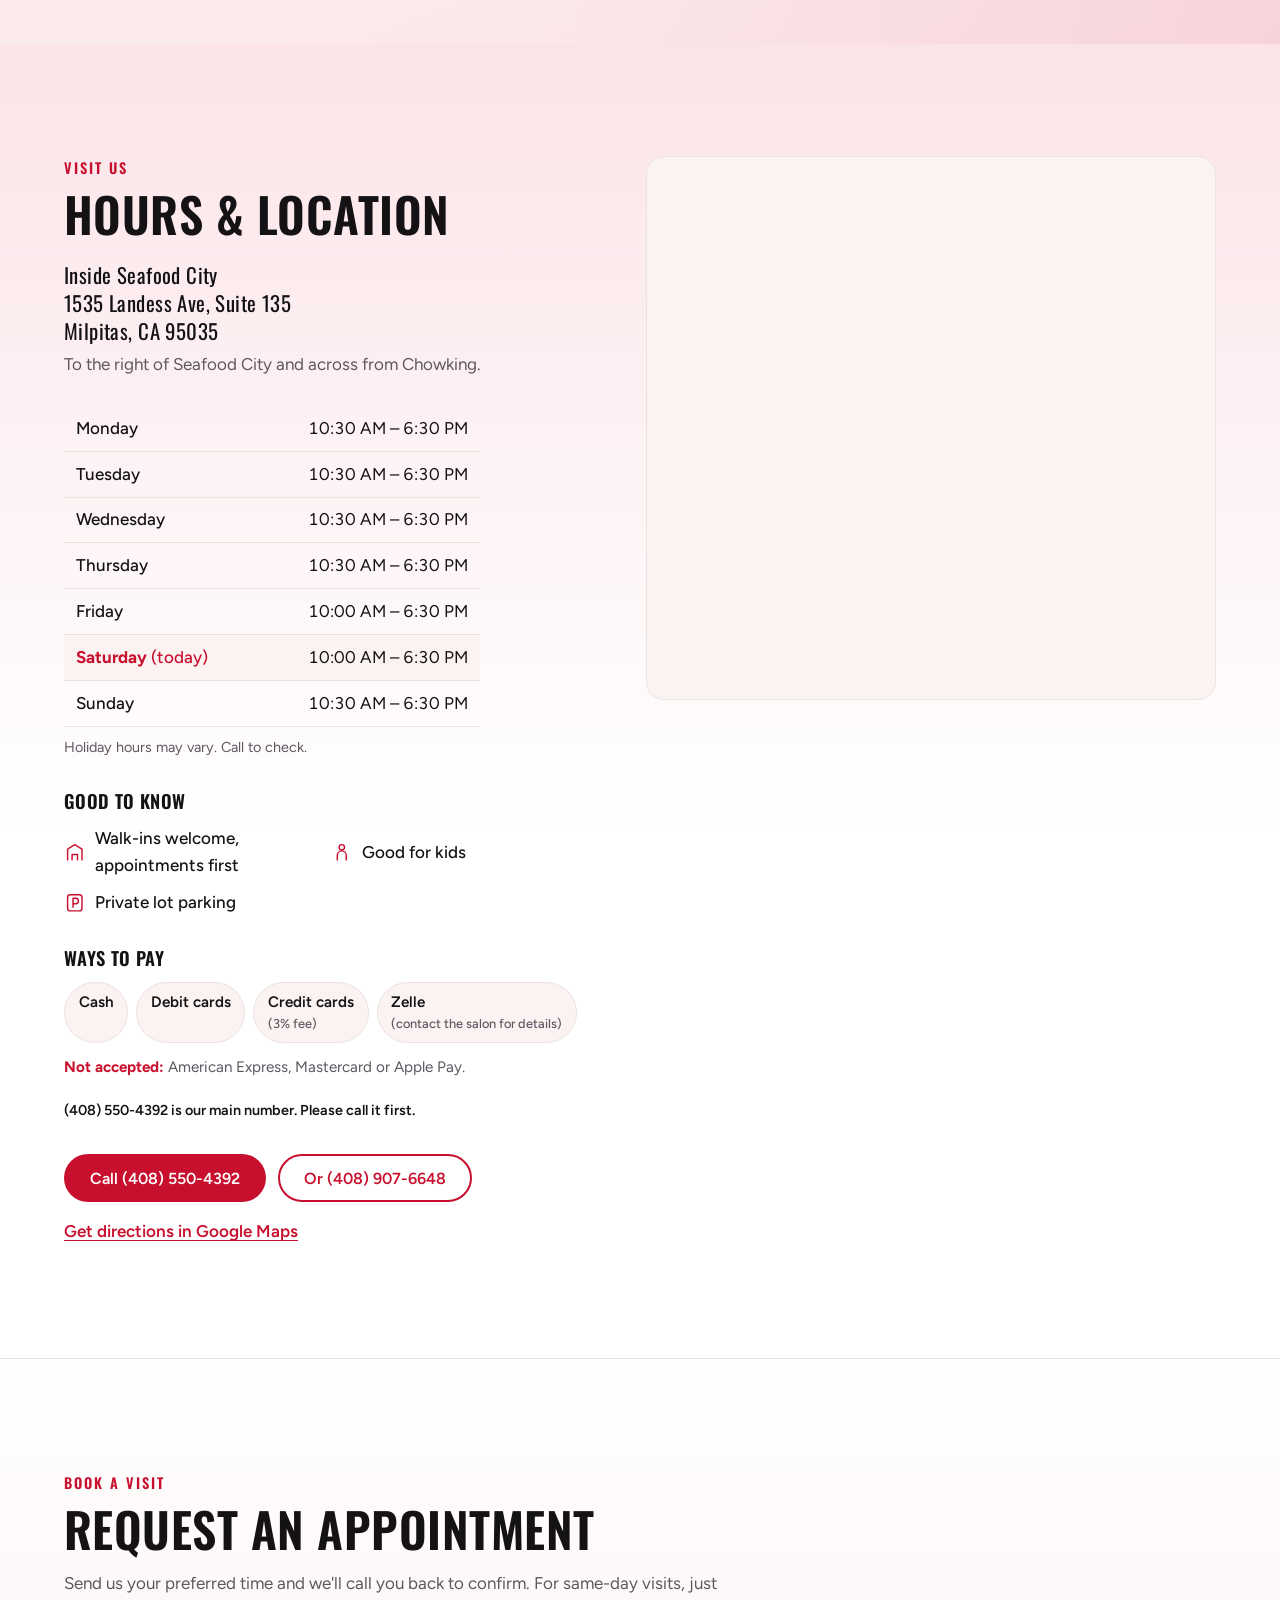
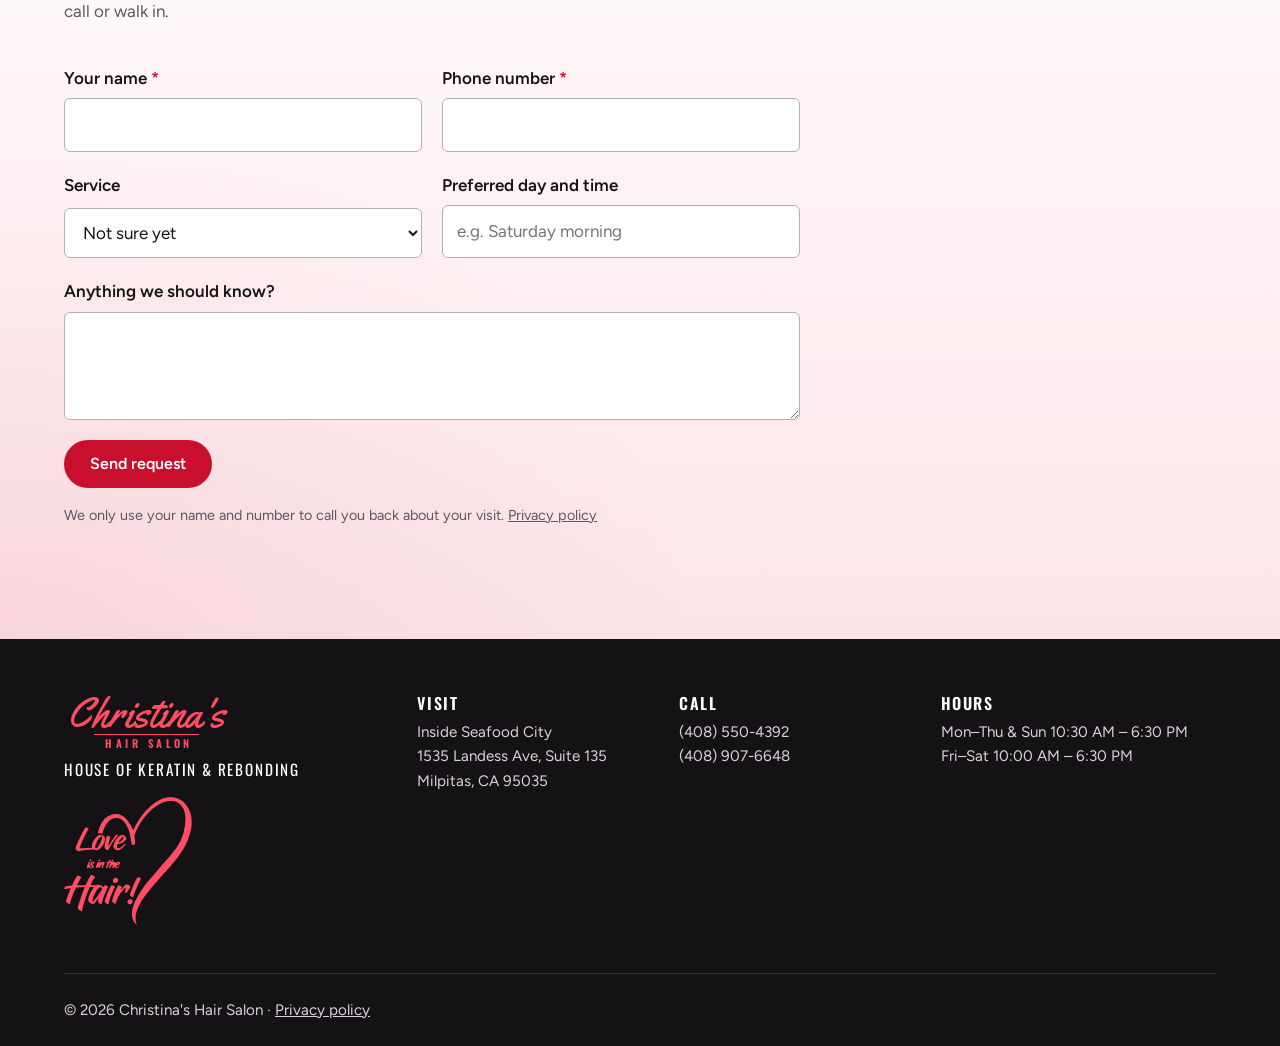
==== commit 7c36a892: "Remove the Hair Couture name from the About section Co-Authored-By: Claude Opus 5.5 <noreply@anthrop" ====
--- a/index.html
+++ b/index.html
@@ -314,7 +314,7 @@
         <div class="about__copy" data-reveal>
           <svg class="love love--about" viewBox="0 0 1036 1034" role="img" aria-label="Love is in the Hair!"><mask id="love-m-about" maskUnits="userSpaceOnUse" x="0" y="0" width="1036" height="1034"><path class="love__pen love__pen--a" pathLength="1" d="M311 293C330 150 500 130 560 250C580 300 590 360 590 405"/><path class="love__pen love__pen--b" pathLength="1" d="M560 250C650 80 800 20 900 40C990 55 1040 130 1036 225C1030 330 980 430 898 518C820 600 700 730 639 812C590 880 570 950 587 1036"/></mask><use href="#love-text"/><use href="#love-heart" mask="url(#love-m-about)"/></svg>
           <h2 id="about-title" class="visually-hidden">About Christina's Hair Salon</h2>
-          <p>Christina's Hair Salon, also known as Hair Couture, has been giving Milpitas quality hair care for over 14 years. You'll find us inside Seafood City on Landess Avenue. We're a friendly, Filipino-operated salon with professional stylists who pay close attention to every detail of your next look.</p>
+          <p>Christina's Hair Salon has been giving Milpitas quality hair care for over 14 years. You'll find us inside Seafood City on Landess Avenue. We're a friendly, Filipino-operated salon with professional stylists who pay close attention to every detail of your next look.</p>
           <ul class="tick-list">
             <li>Quality customer service</li>
             <li>Filipino operated</li>
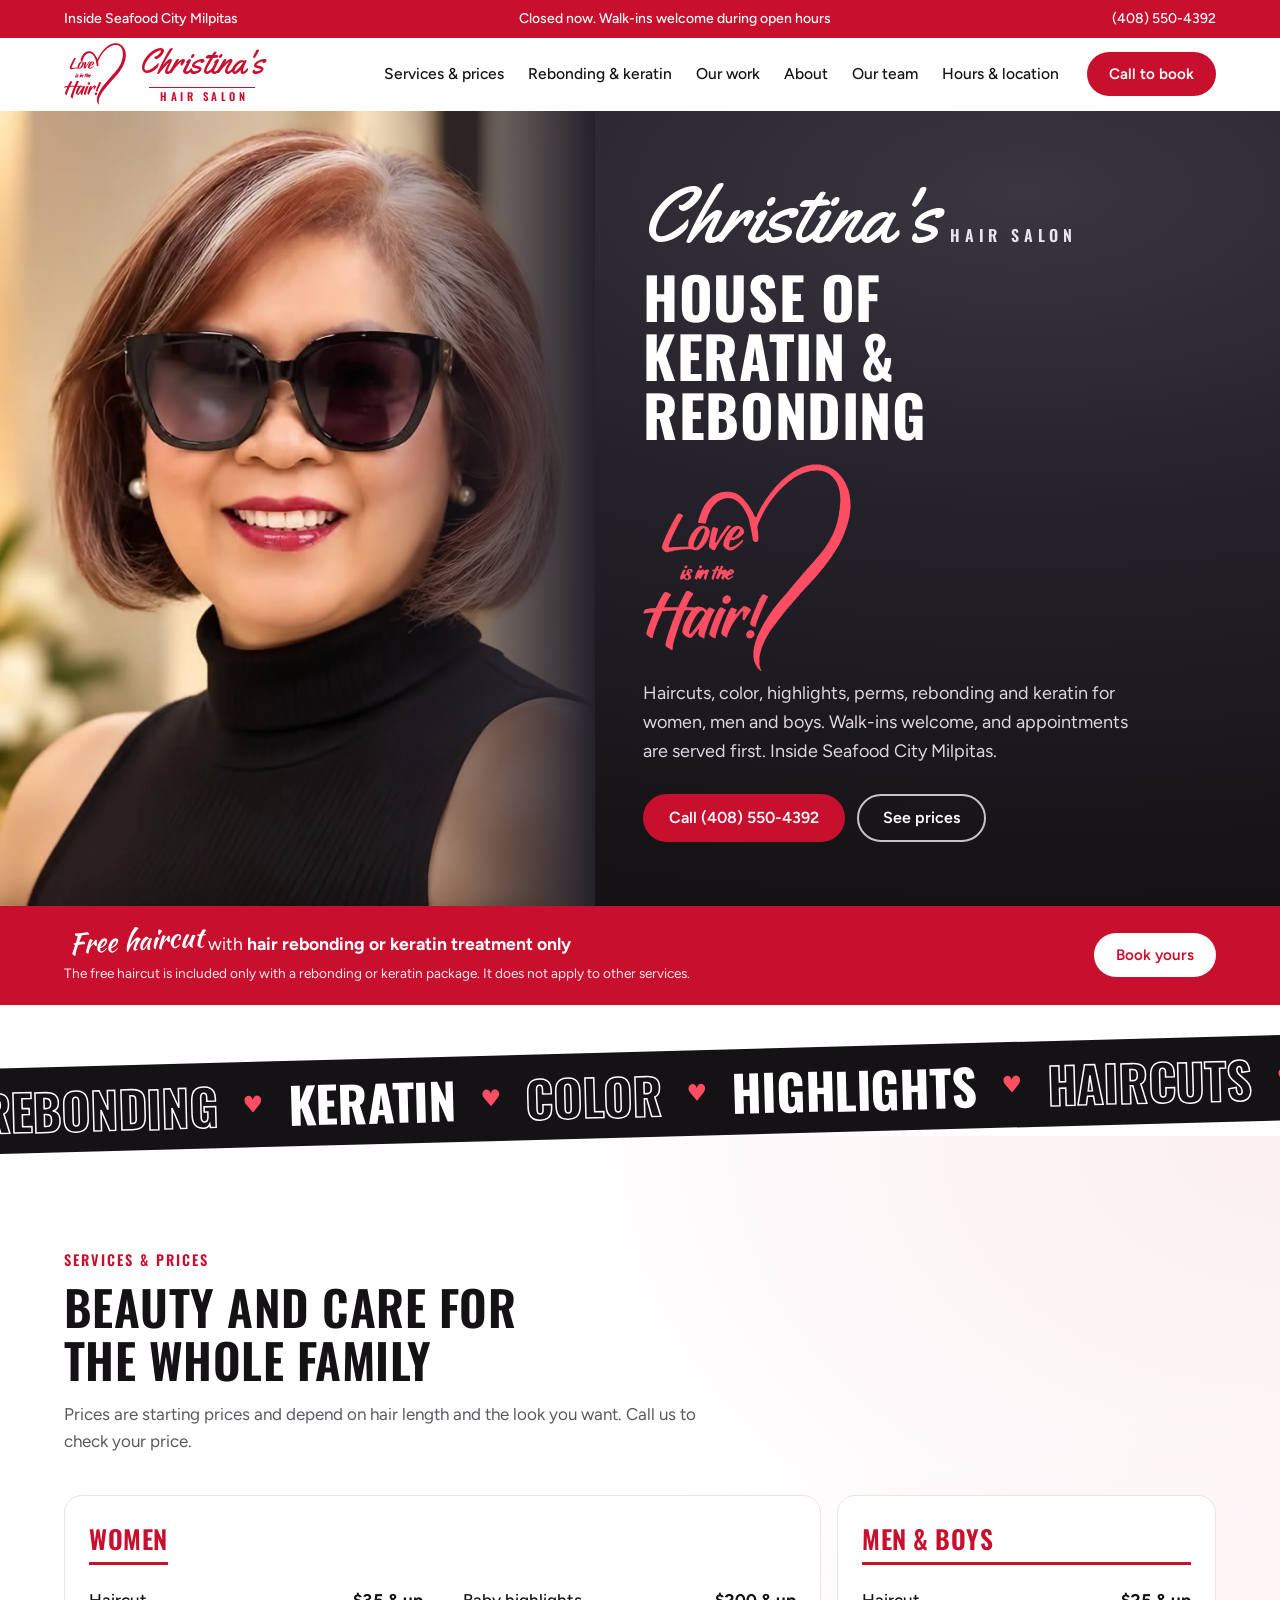
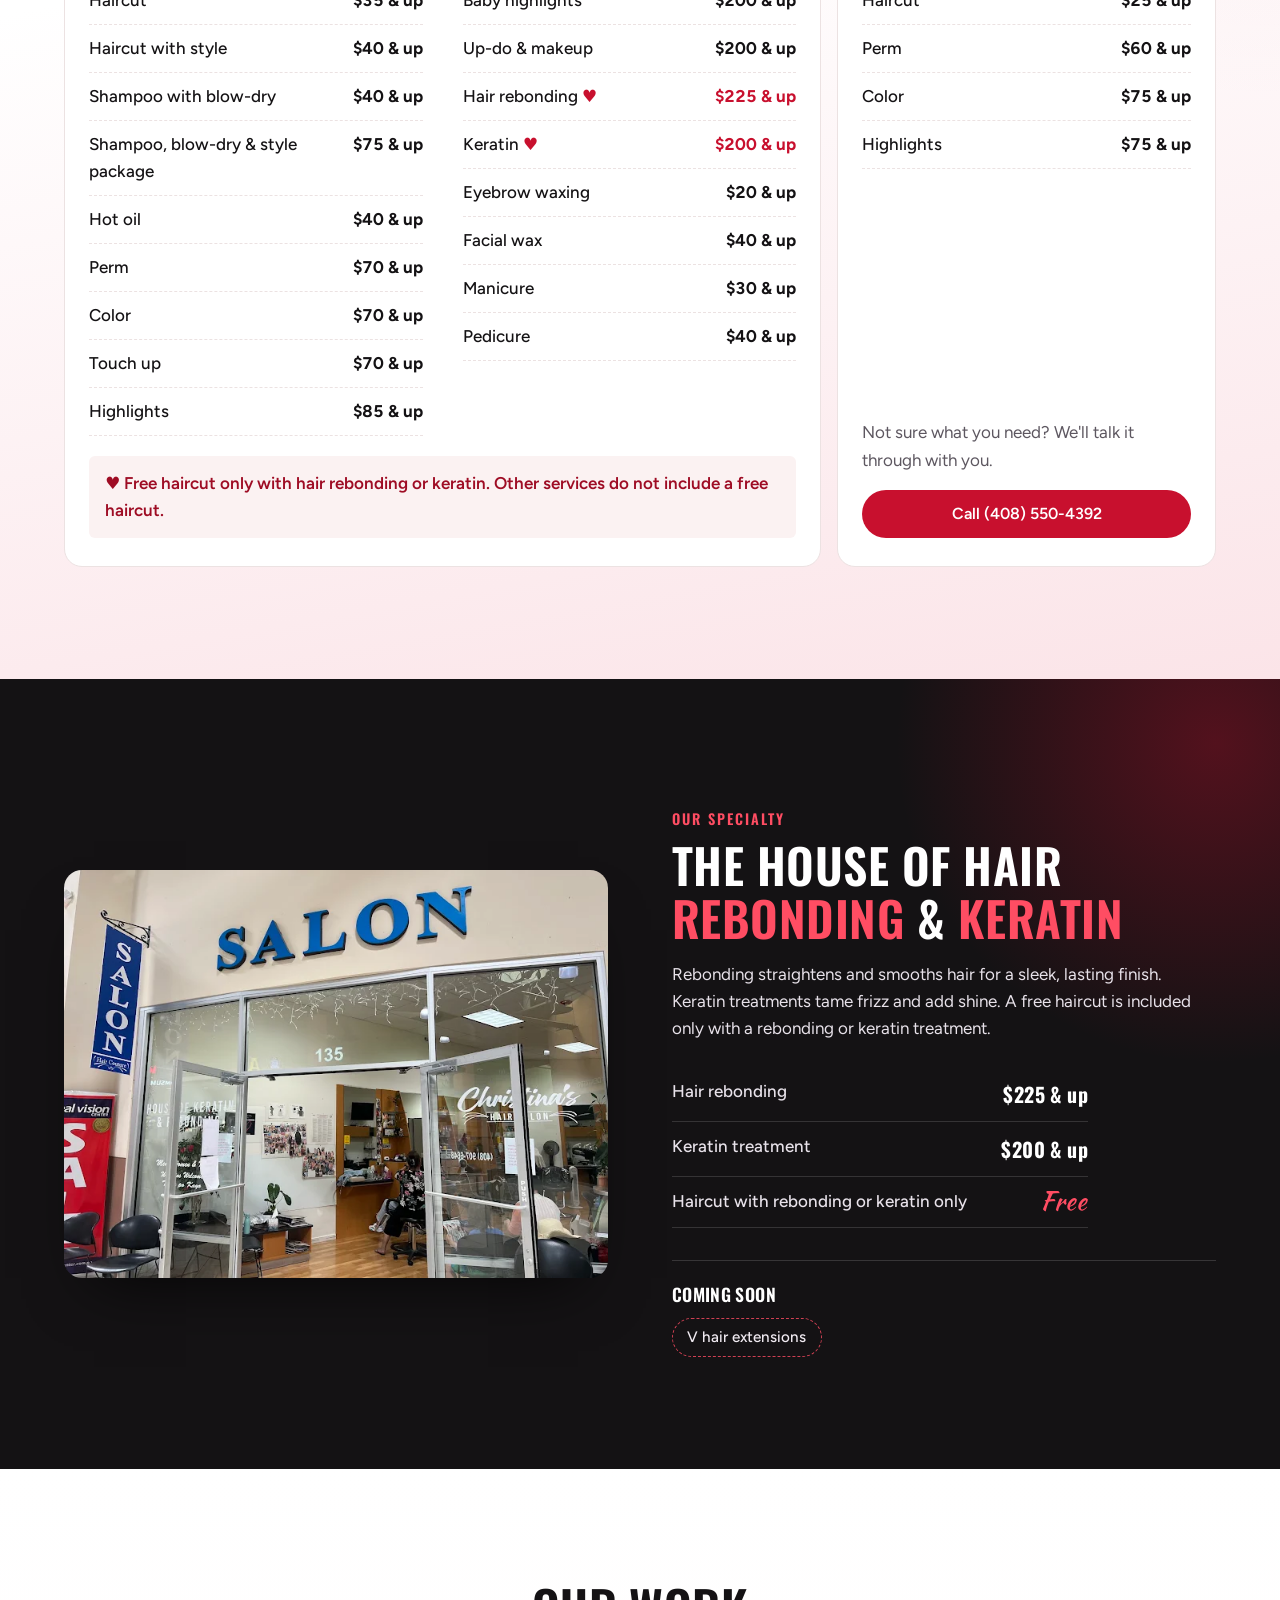
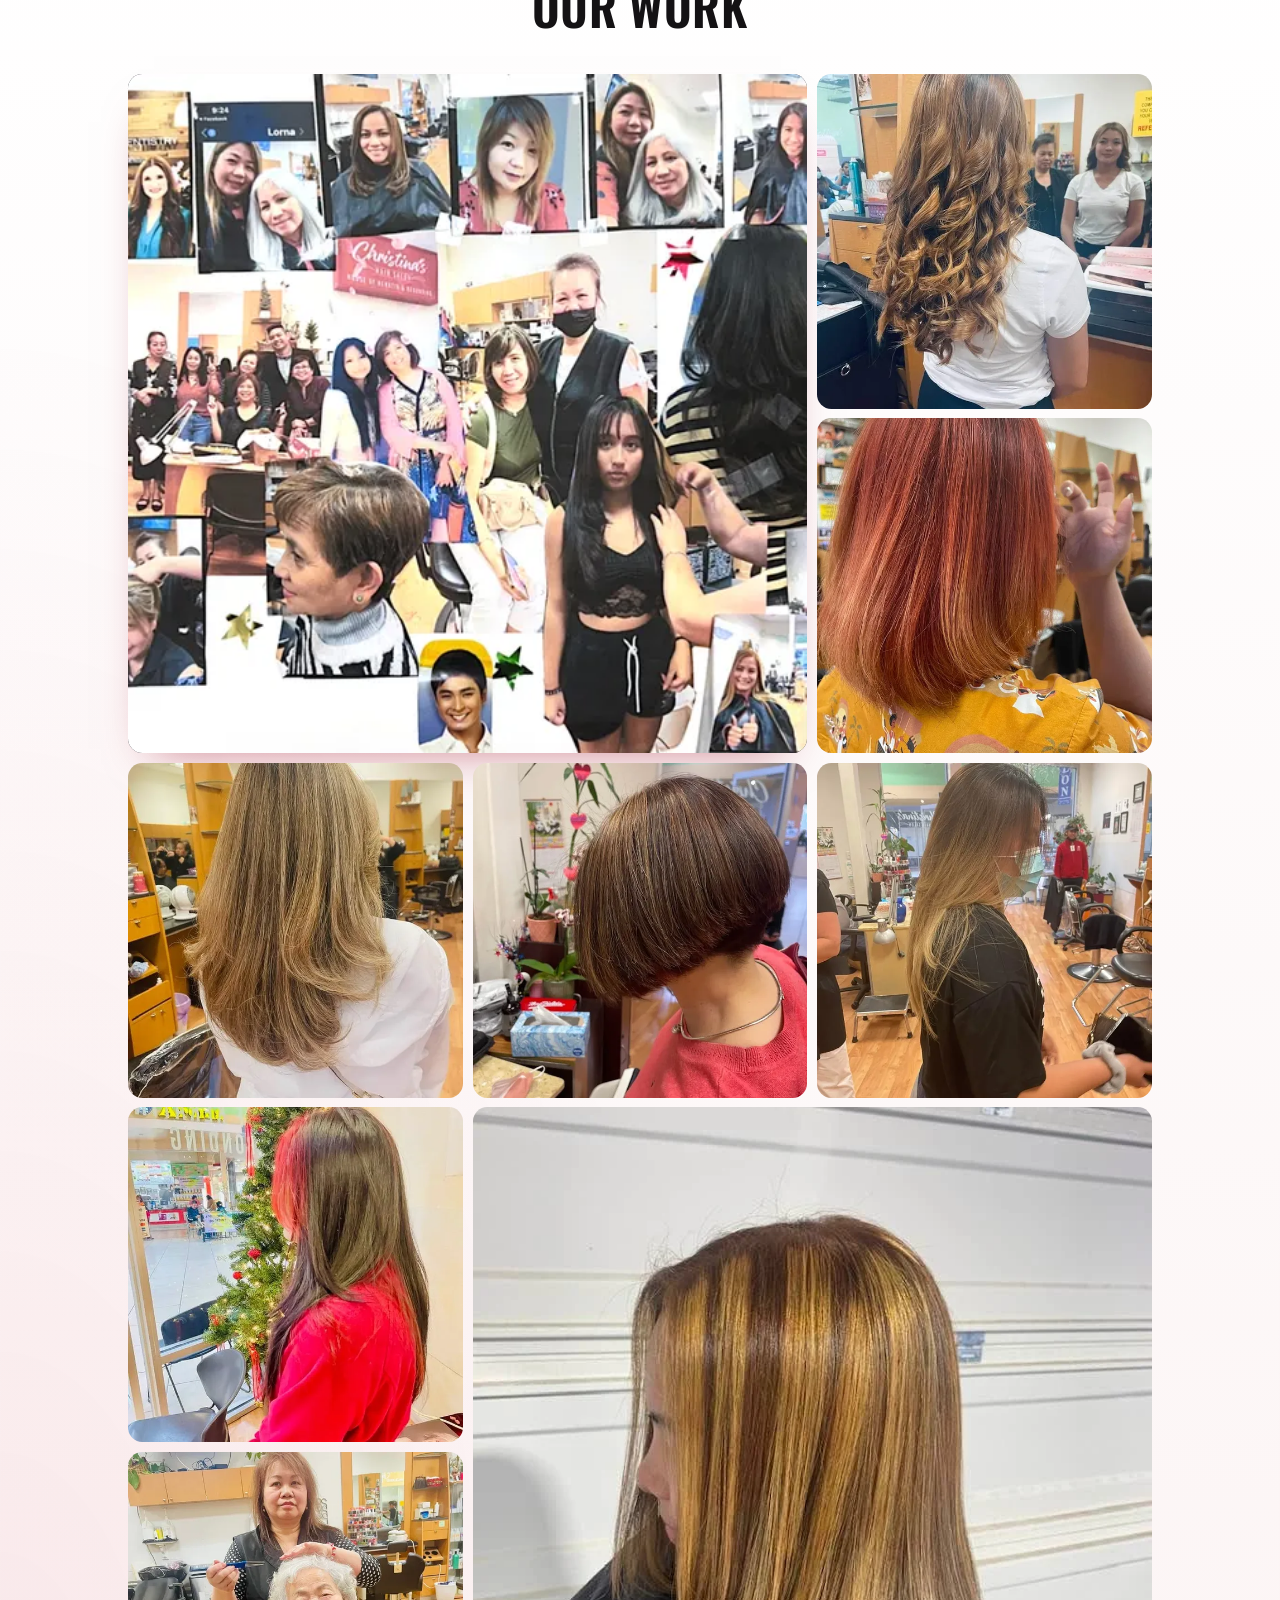
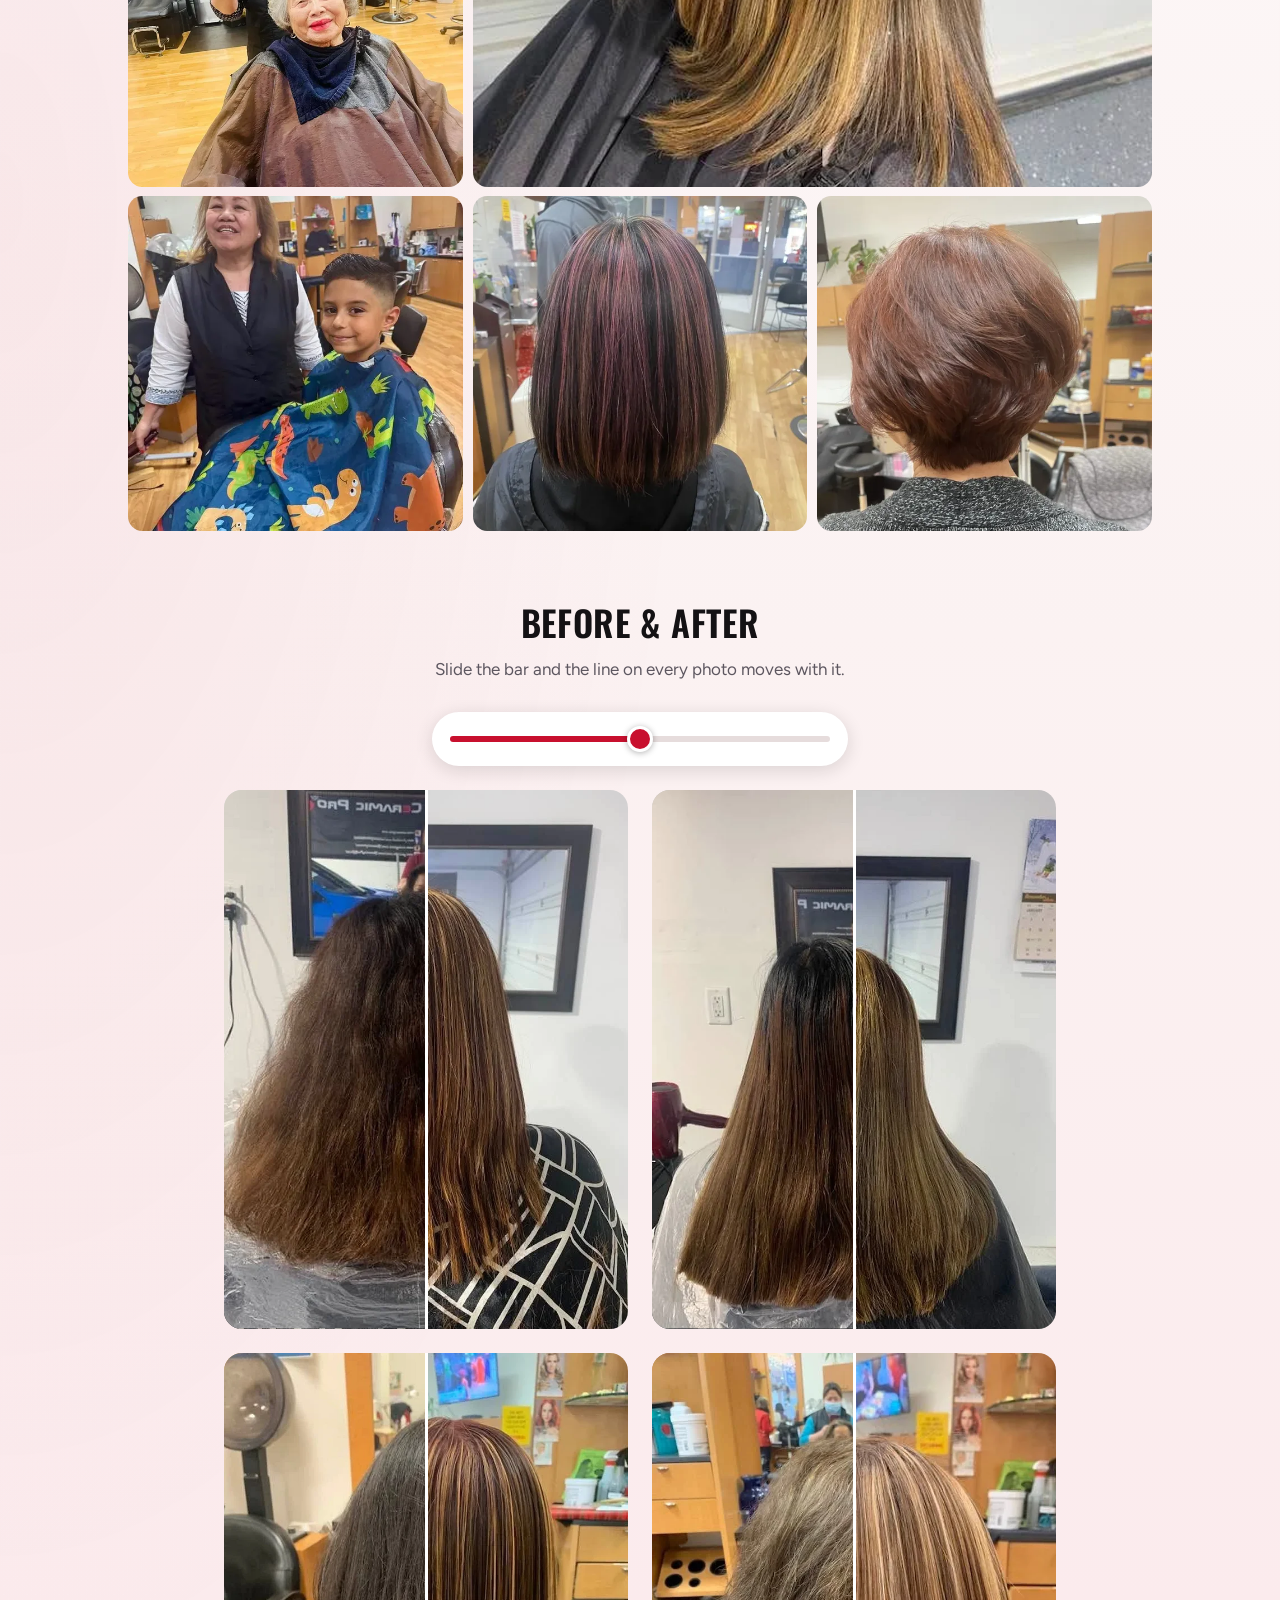
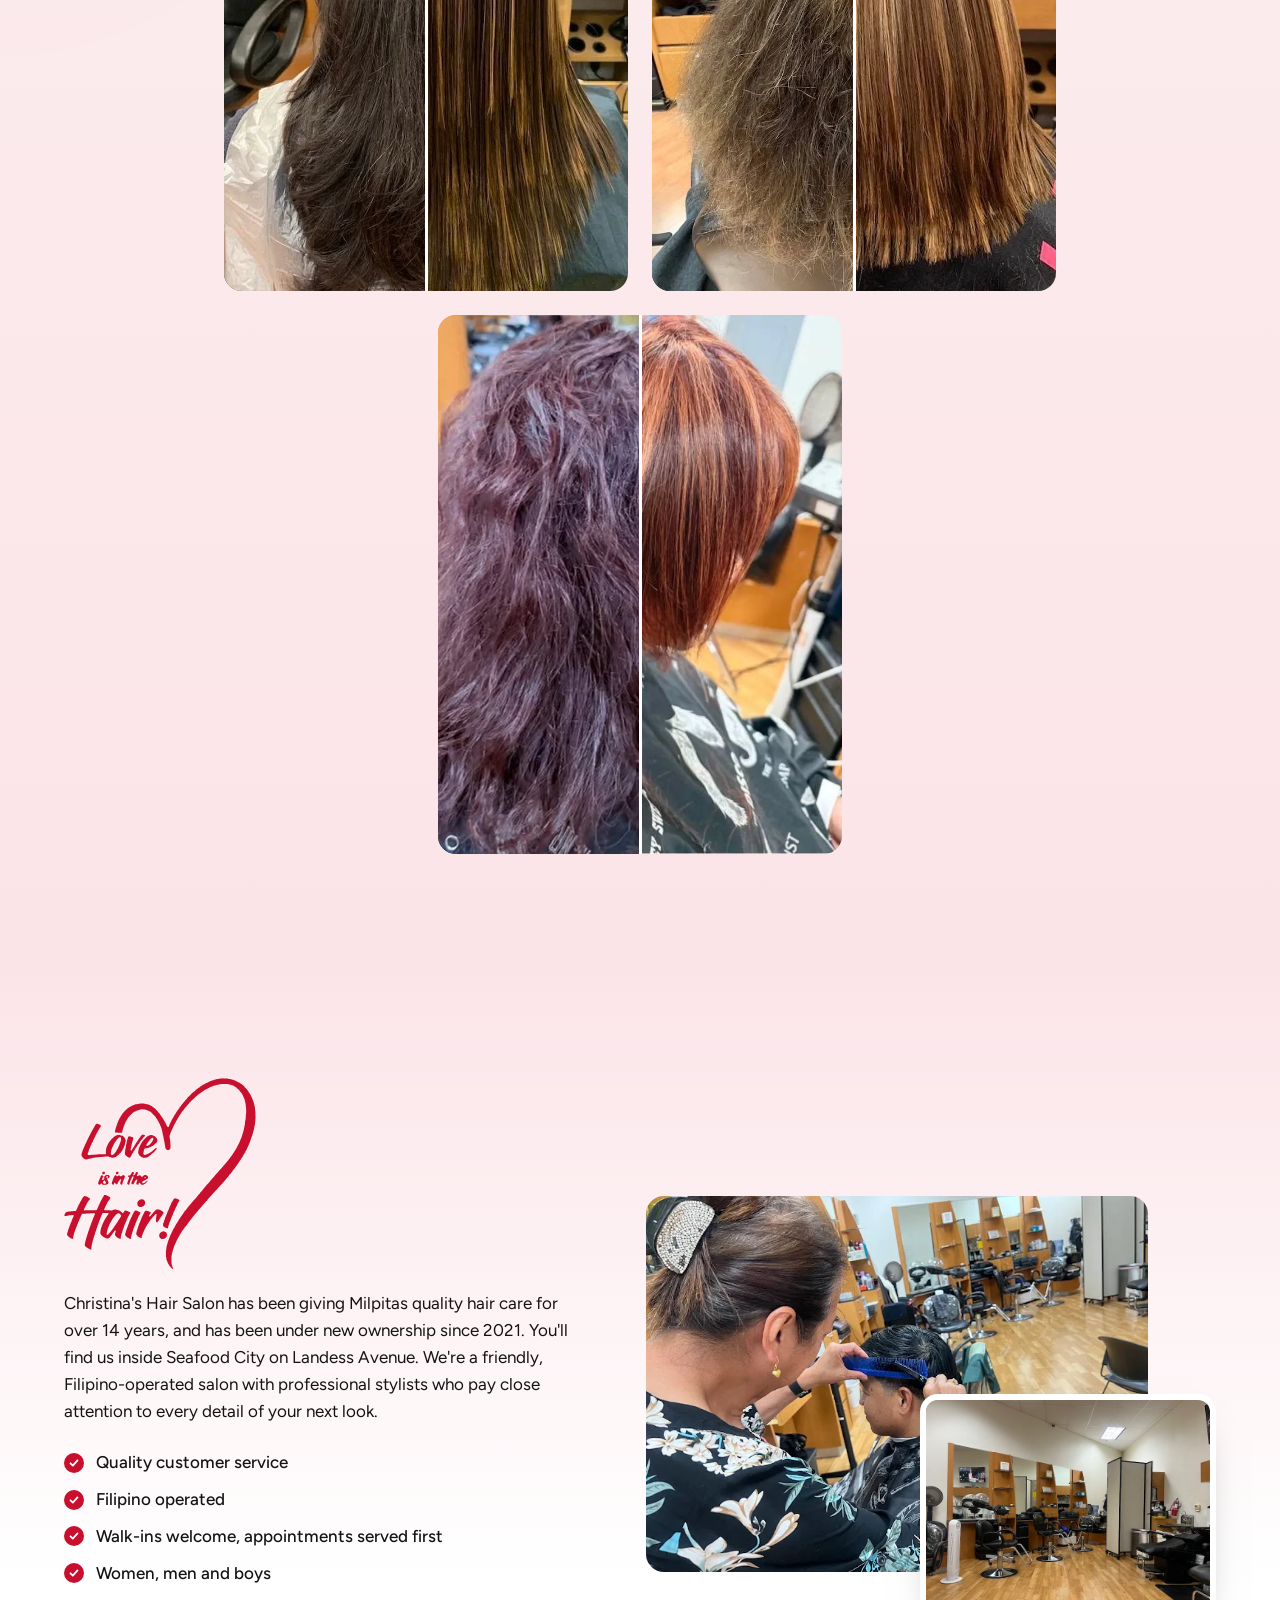
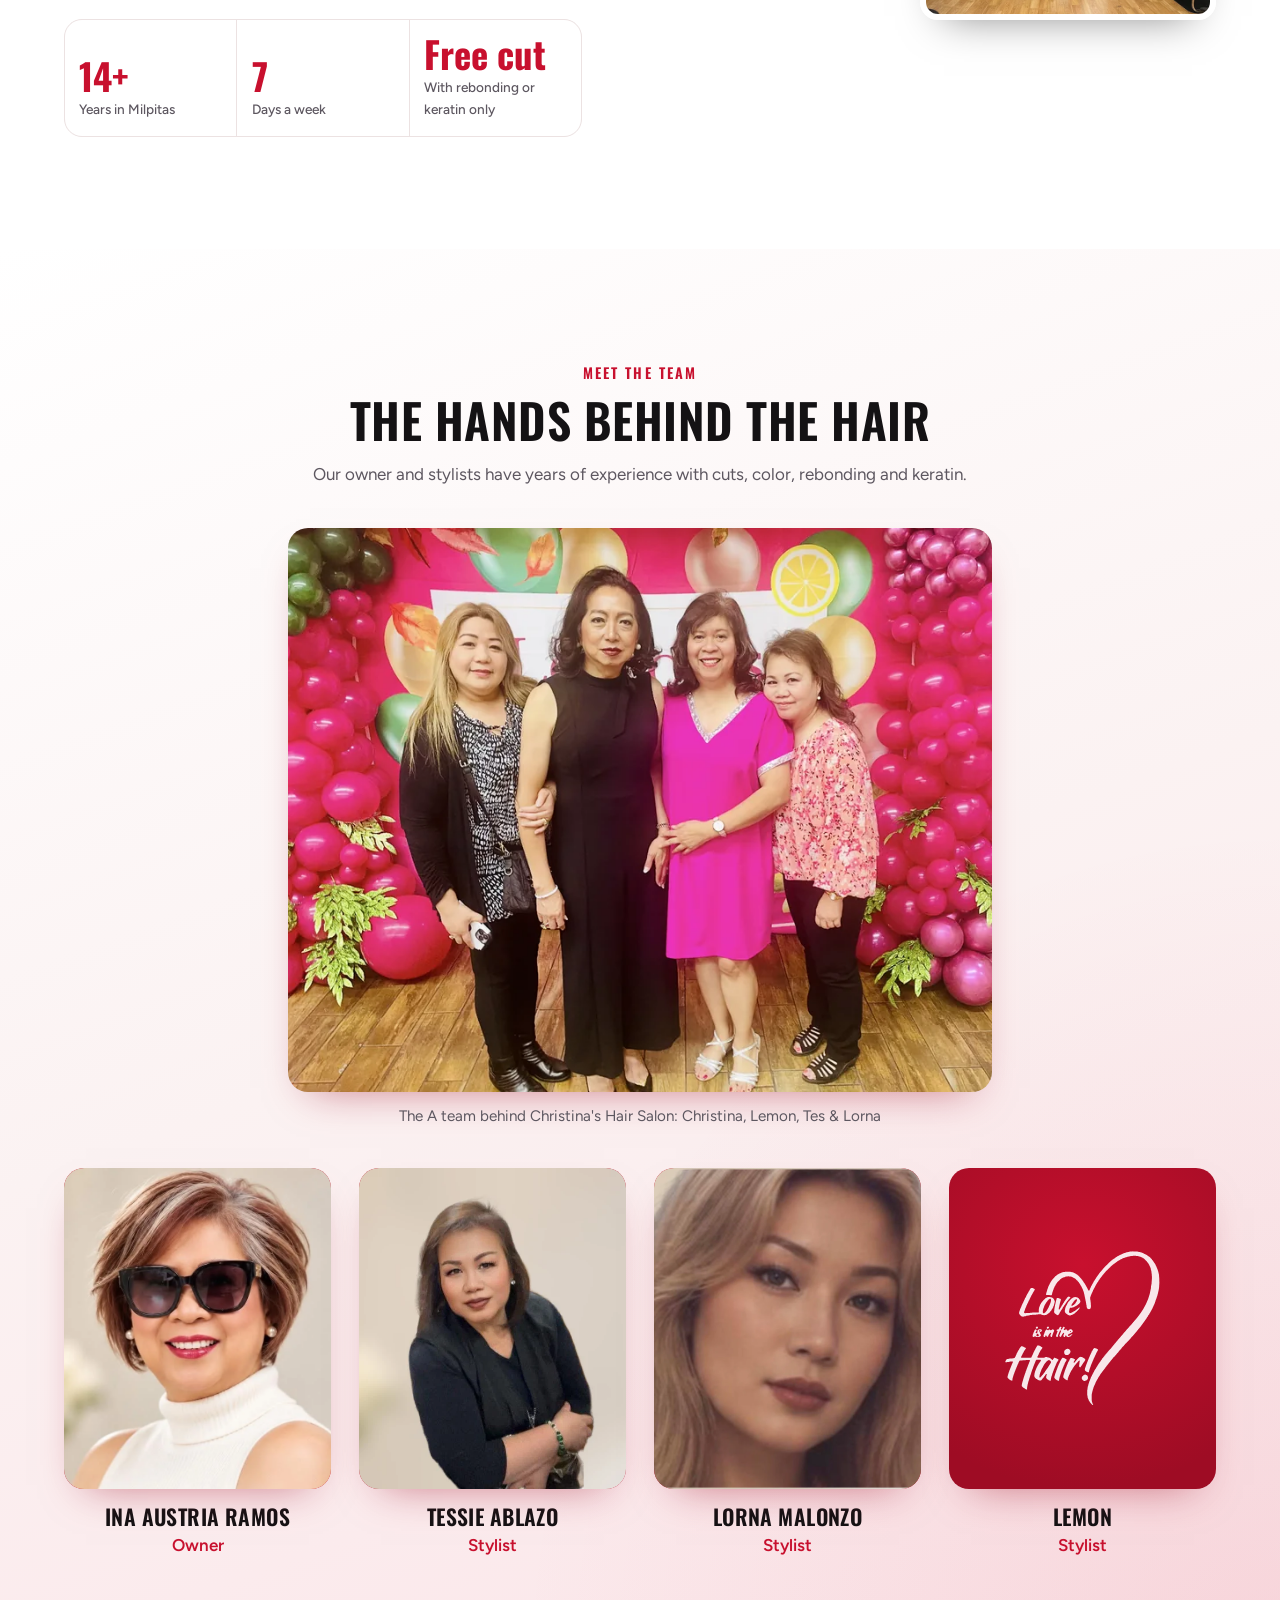
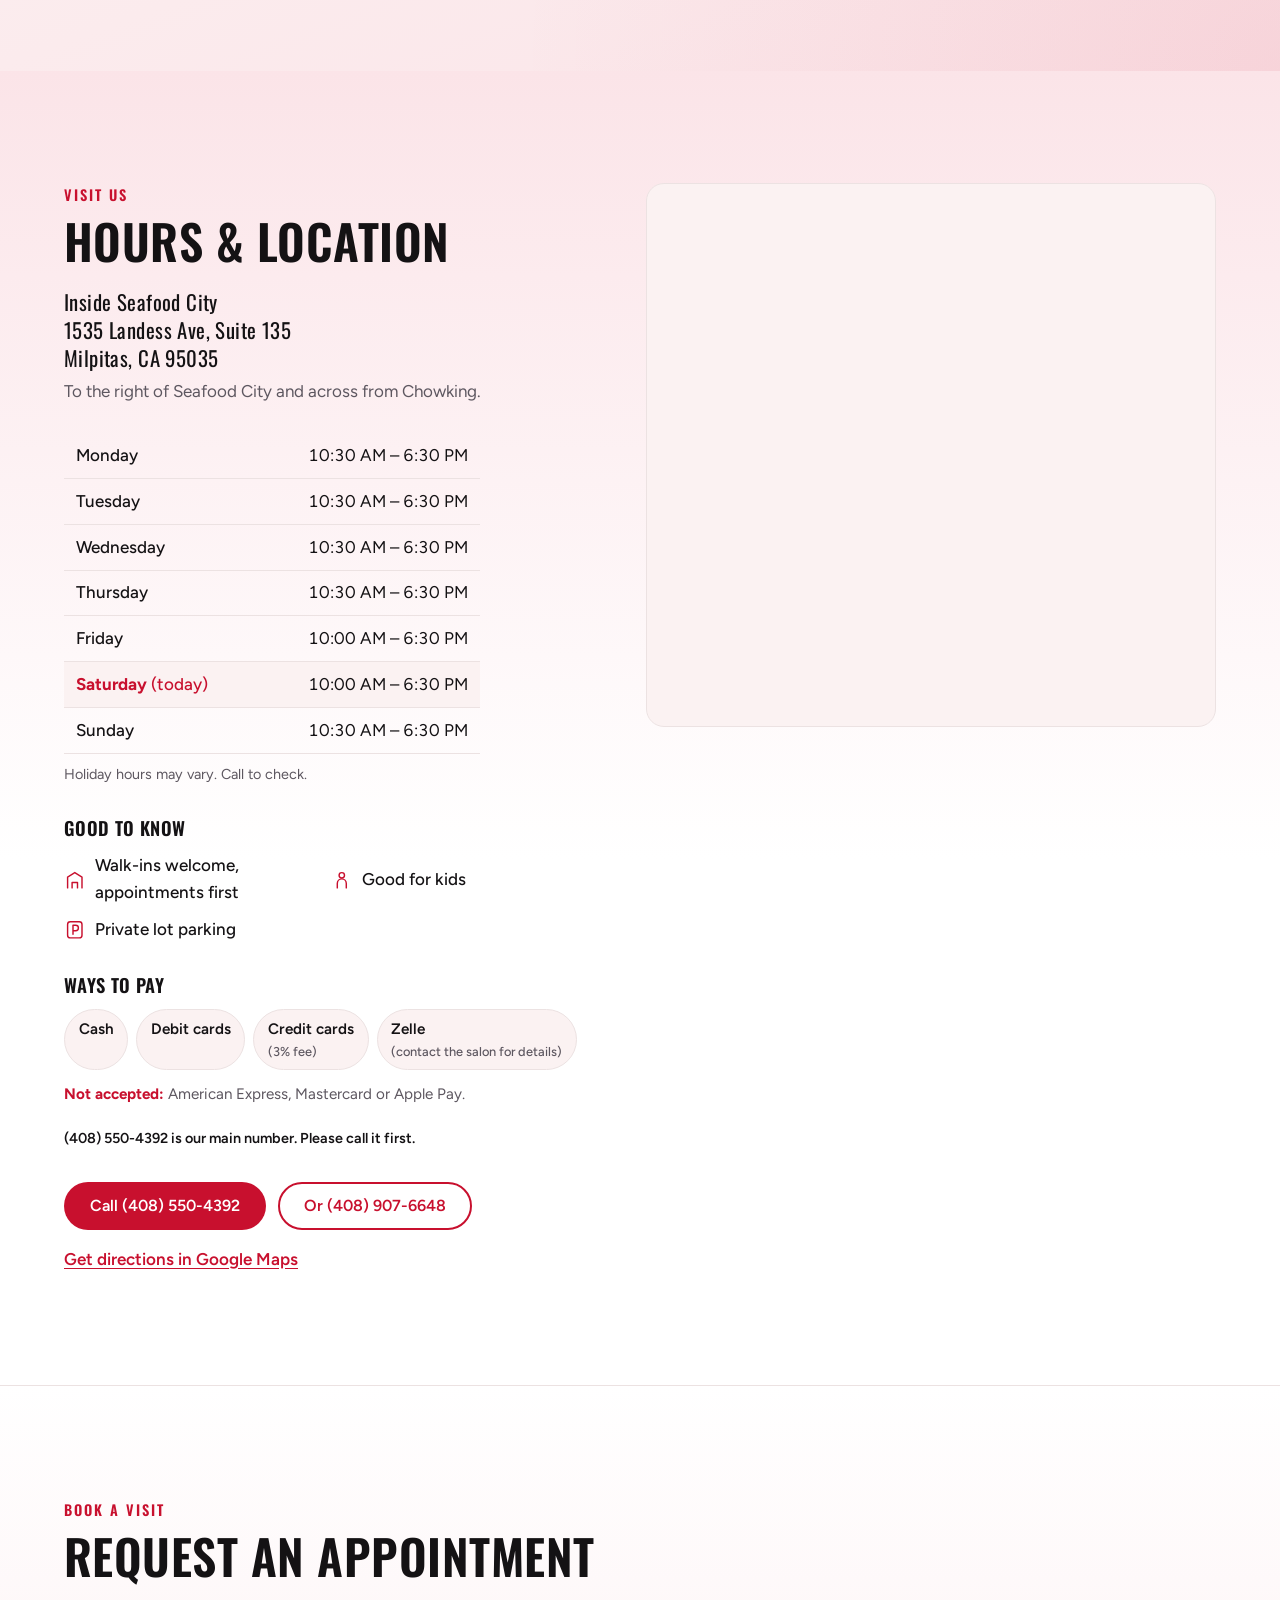
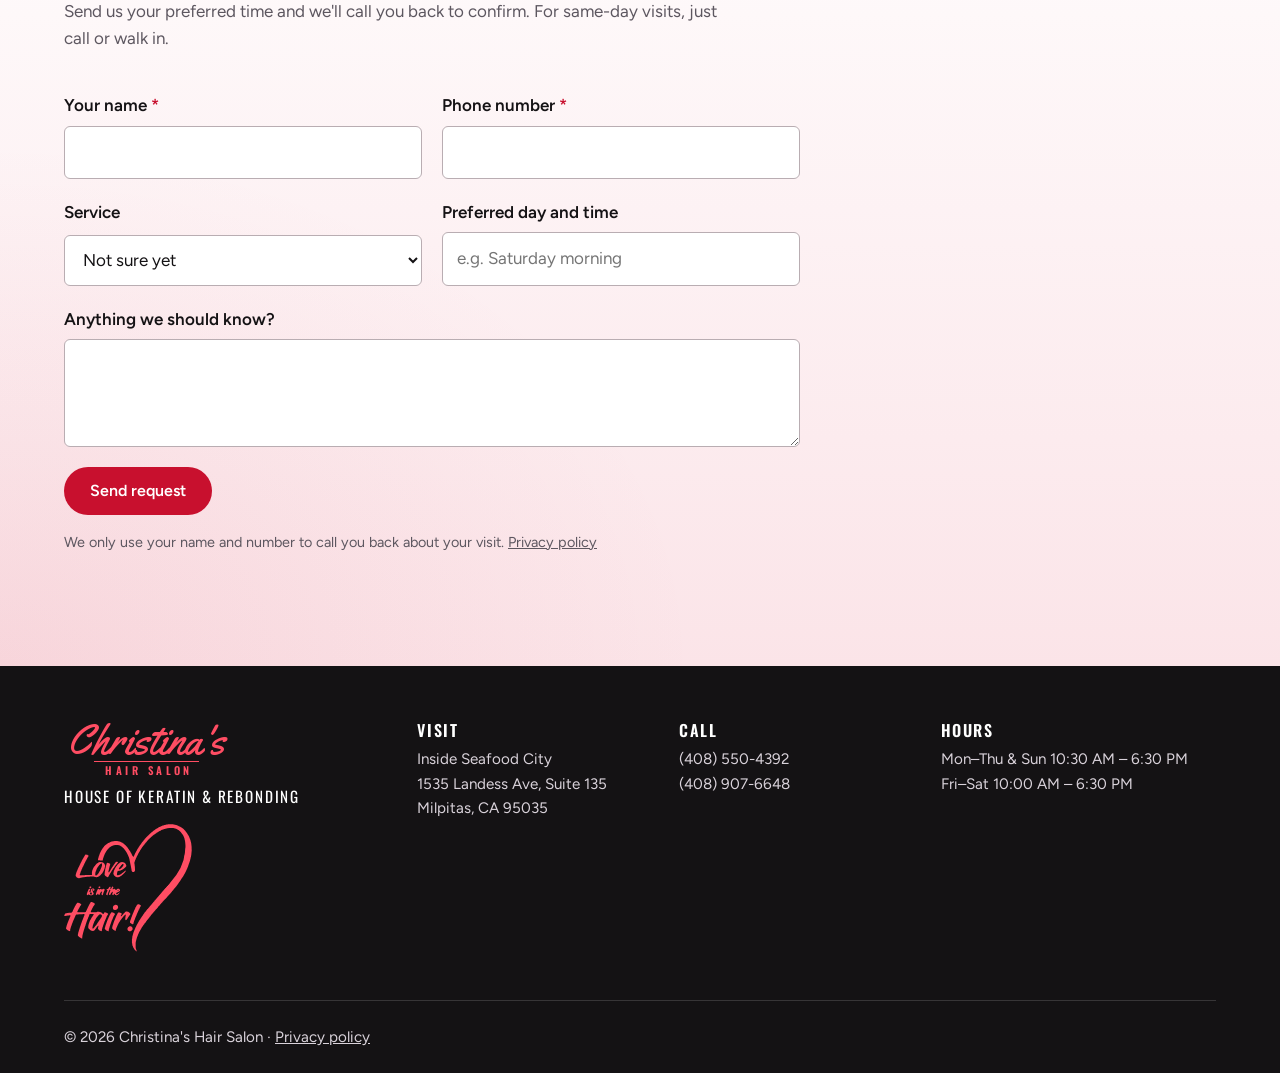
==== commit fa07efca: "Mention new ownership since 2021 in the About section Co-Authored-By: Claude Opus 5.5 <noreply@anthr" ====
--- a/index.html
+++ b/index.html
@@ -314,7 +314,7 @@
         <div class="about__copy" data-reveal>
           <svg class="love love--about" viewBox="0 0 1036 1034" role="img" aria-label="Love is in the Hair!"><mask id="love-m-about" maskUnits="userSpaceOnUse" x="0" y="0" width="1036" height="1034"><path class="love__pen love__pen--a" pathLength="1" d="M311 293C330 150 500 130 560 250C580 300 590 360 590 405"/><path class="love__pen love__pen--b" pathLength="1" d="M560 250C650 80 800 20 900 40C990 55 1040 130 1036 225C1030 330 980 430 898 518C820 600 700 730 639 812C590 880 570 950 587 1036"/></mask><use href="#love-text"/><use href="#love-heart" mask="url(#love-m-about)"/></svg>
           <h2 id="about-title" class="visually-hidden">About Christina's Hair Salon</h2>
-          <p>Christina's Hair Salon has been giving Milpitas quality hair care for over 14 years. You'll find us inside Seafood City on Landess Avenue. We're a friendly, Filipino-operated salon with professional stylists who pay close attention to every detail of your next look.</p>
+          <p>Christina's Hair Salon has been giving Milpitas quality hair care for over 14 years, and has been under new ownership since 2021. You'll find us inside Seafood City on Landess Avenue. We're a friendly, Filipino-operated salon with professional stylists who pay close attention to every detail of your next look.</p>
           <ul class="tick-list">
             <li>Quality customer service</li>
             <li>Filipino operated</li>
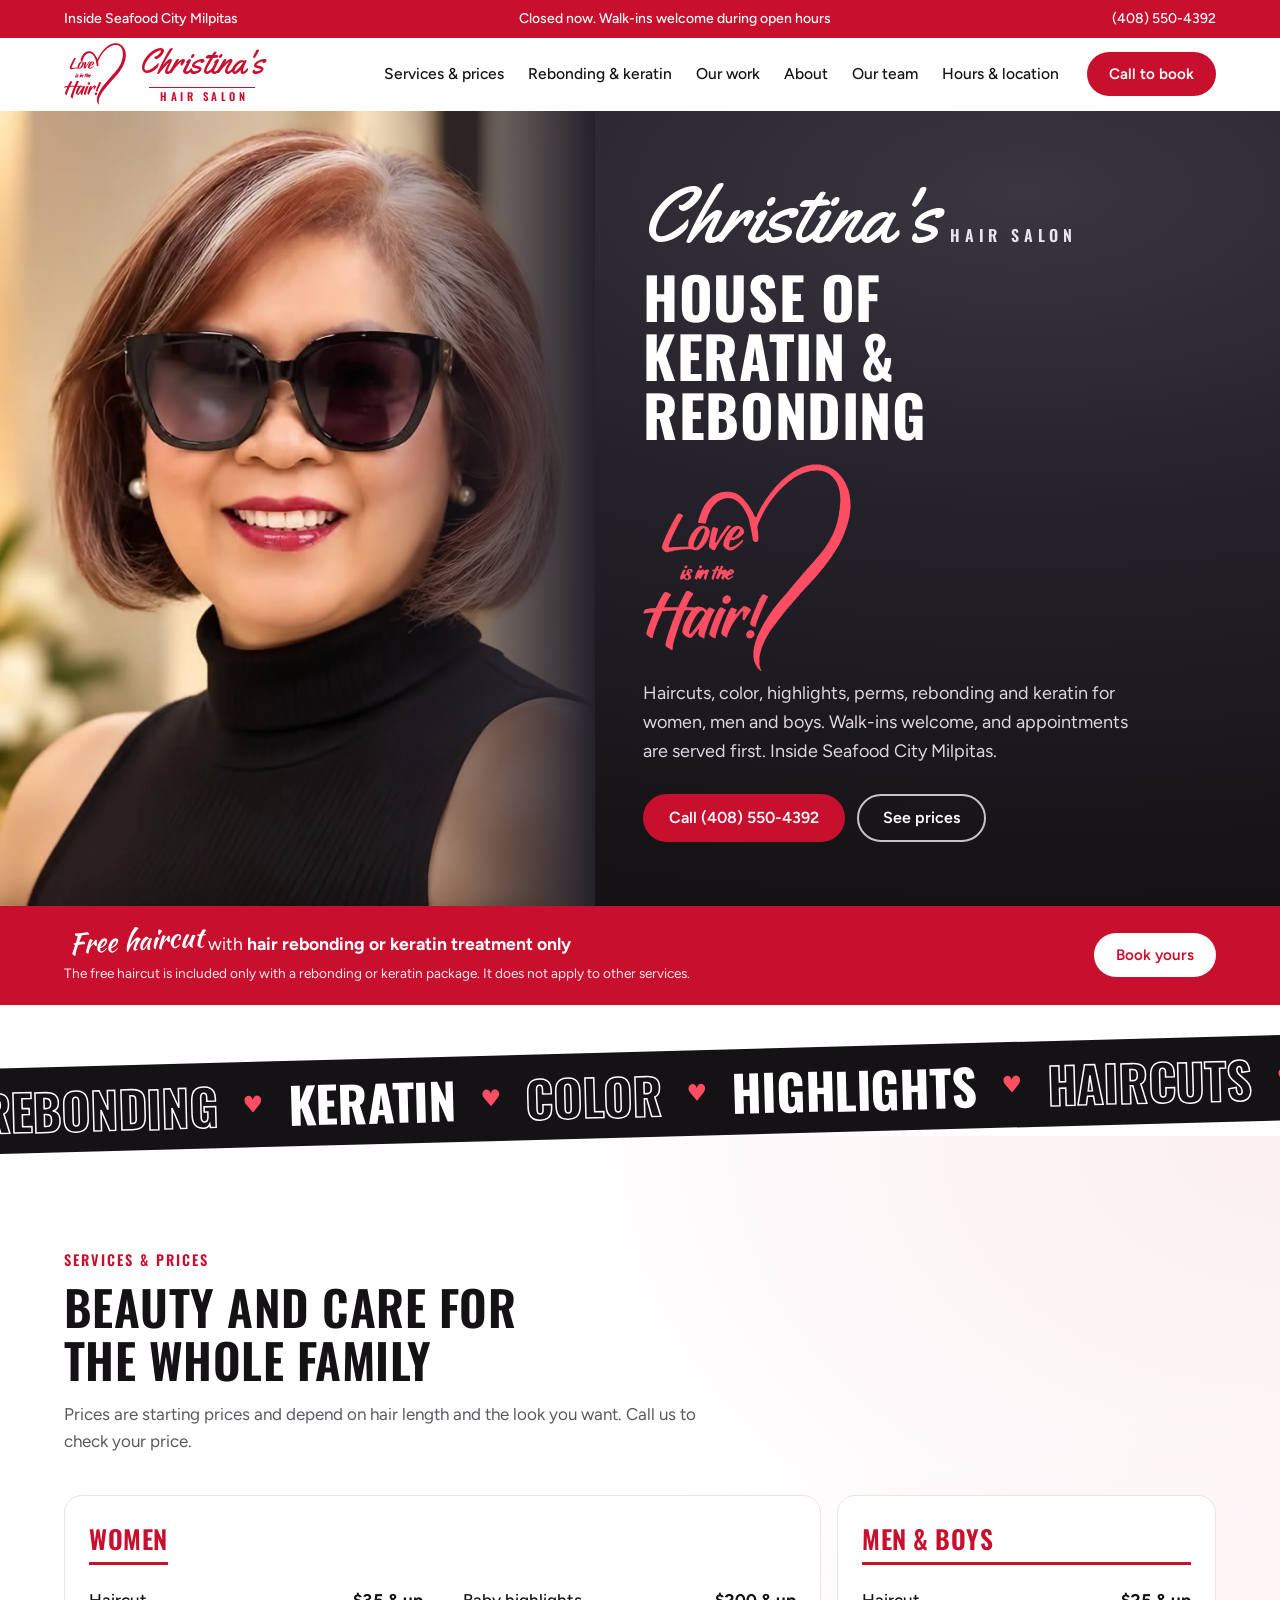
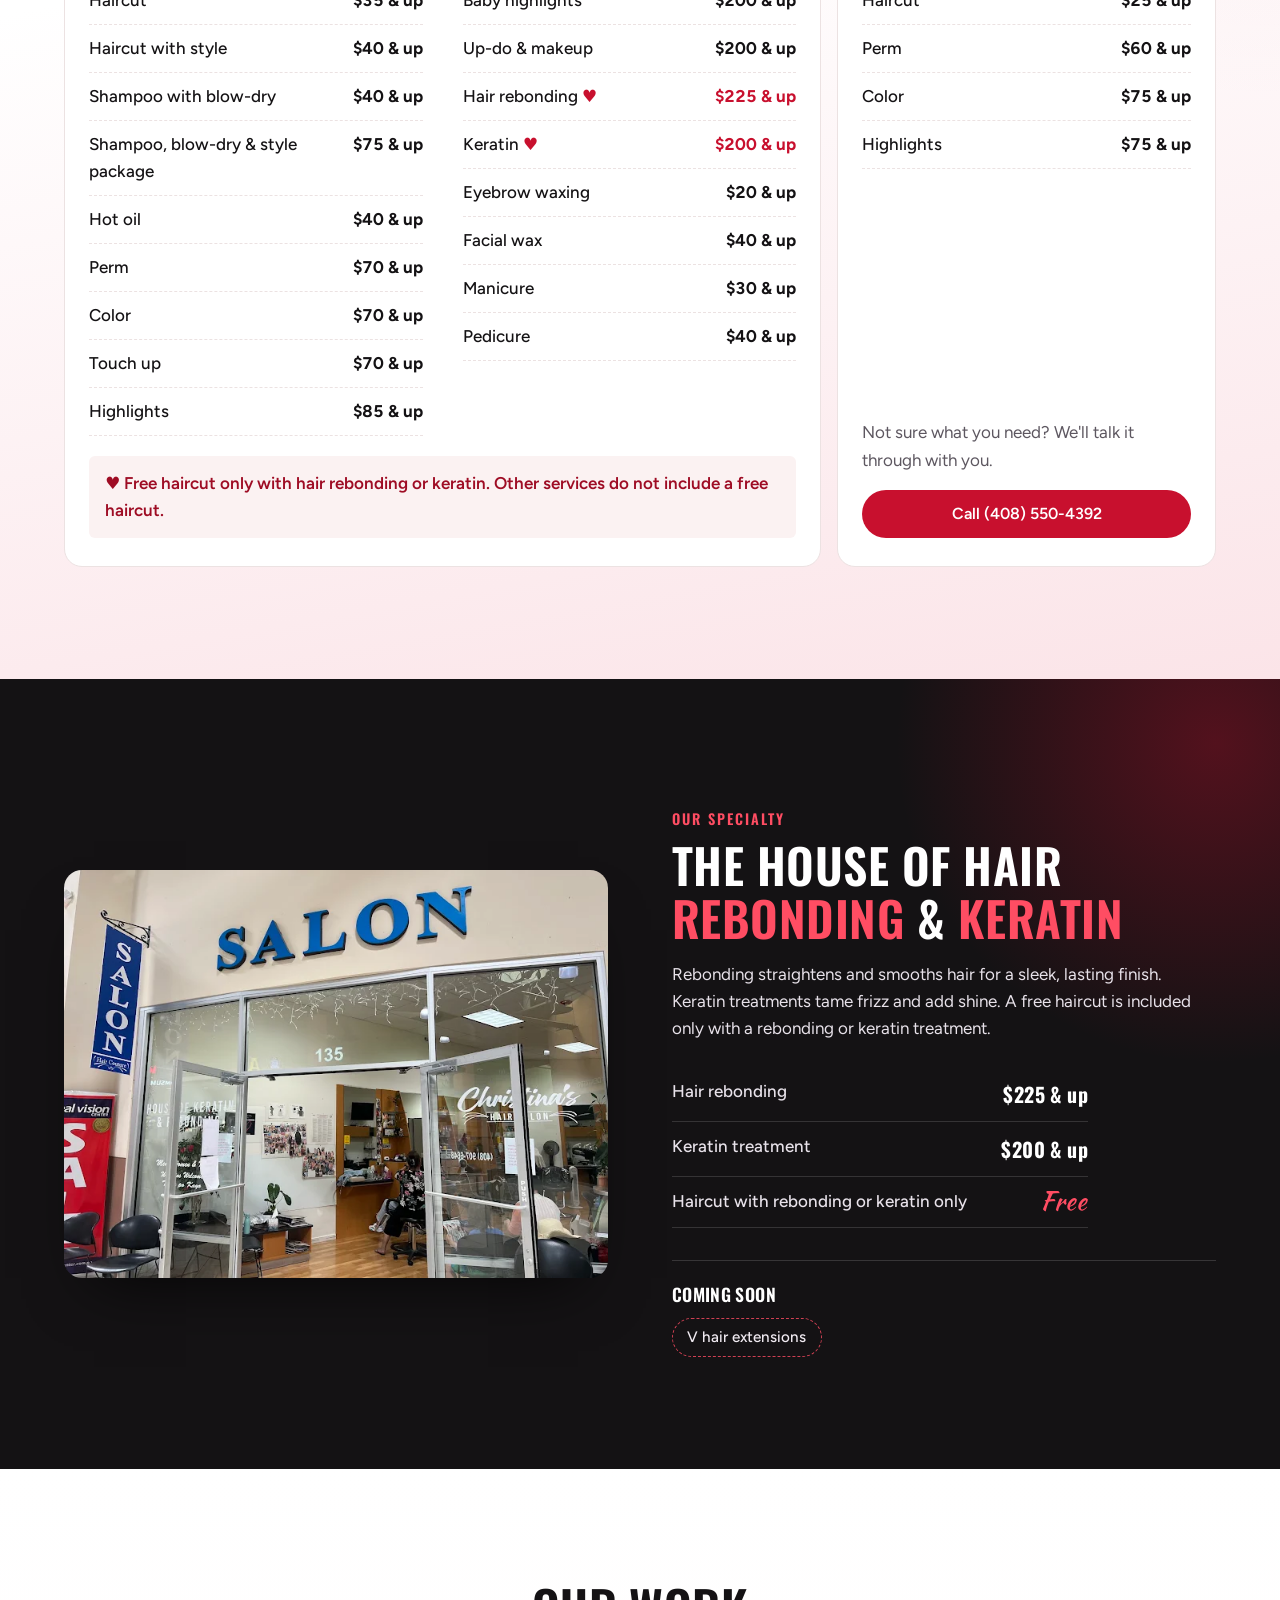
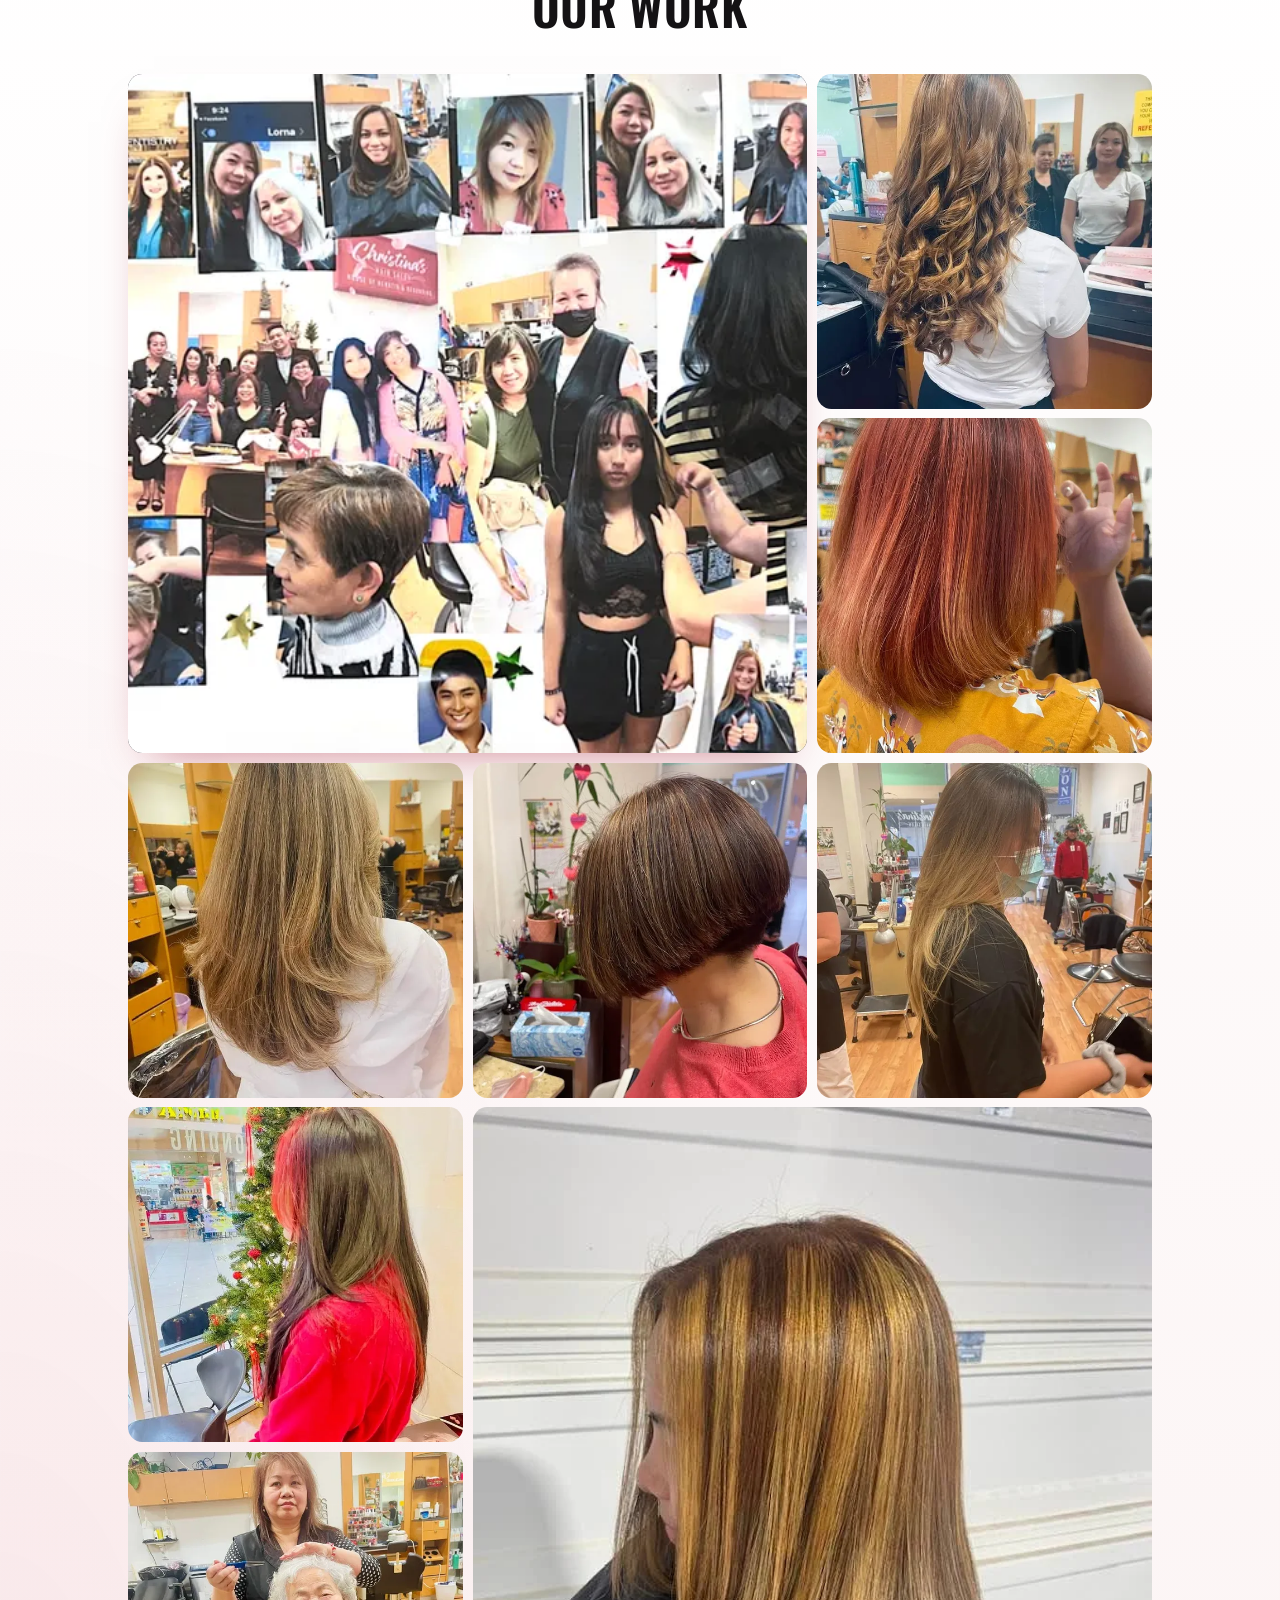
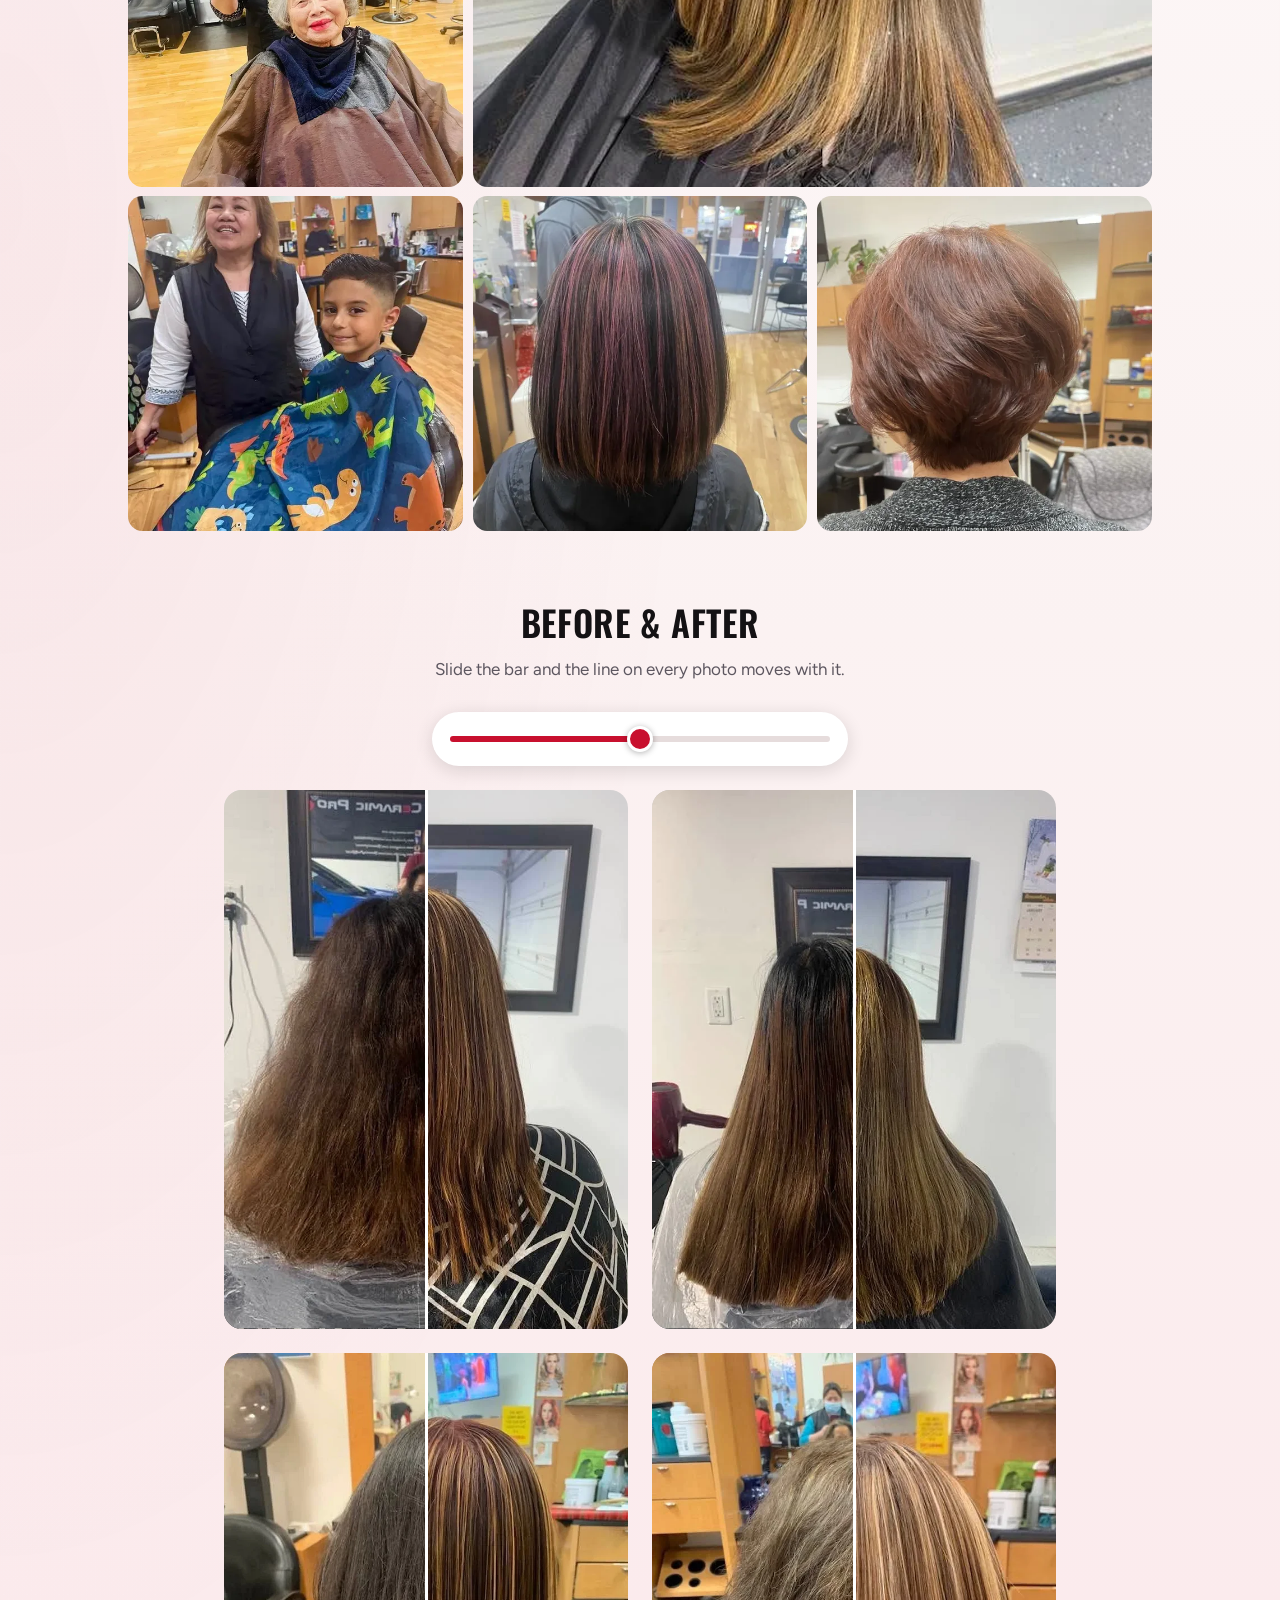
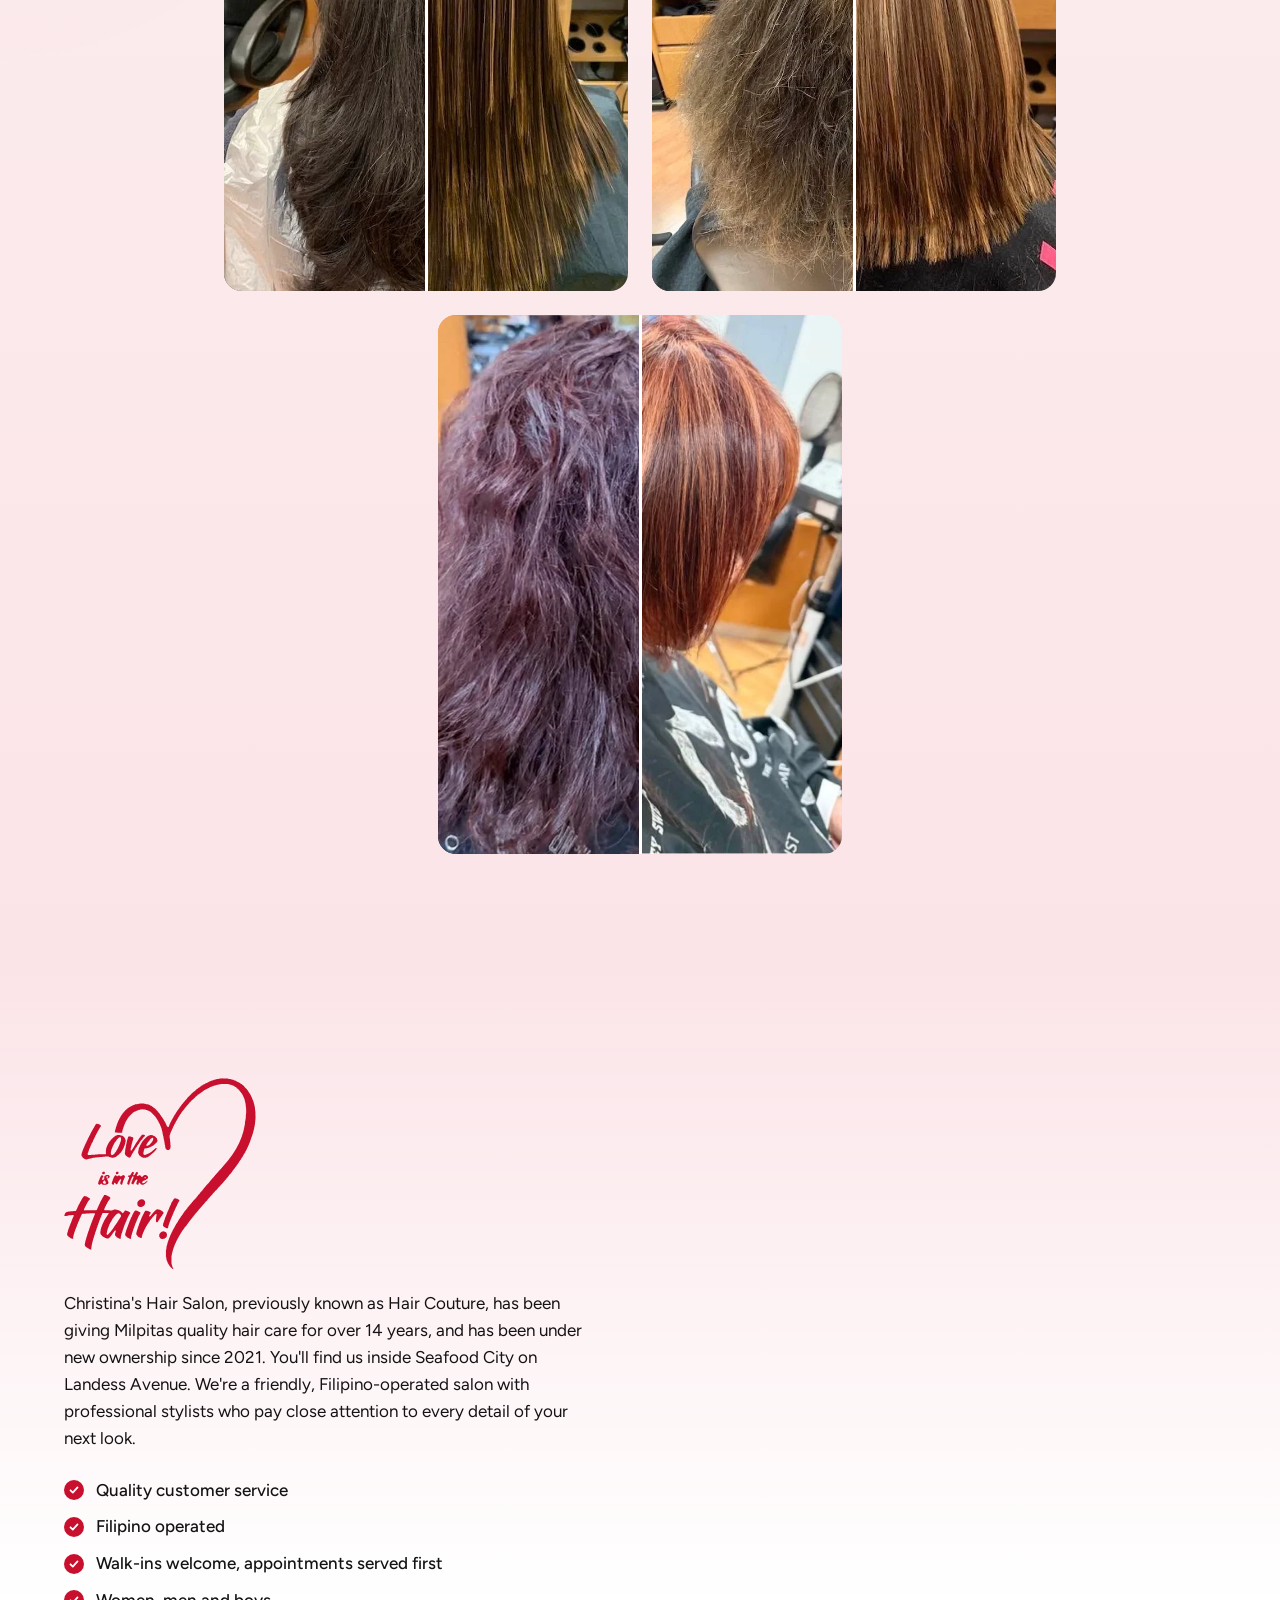
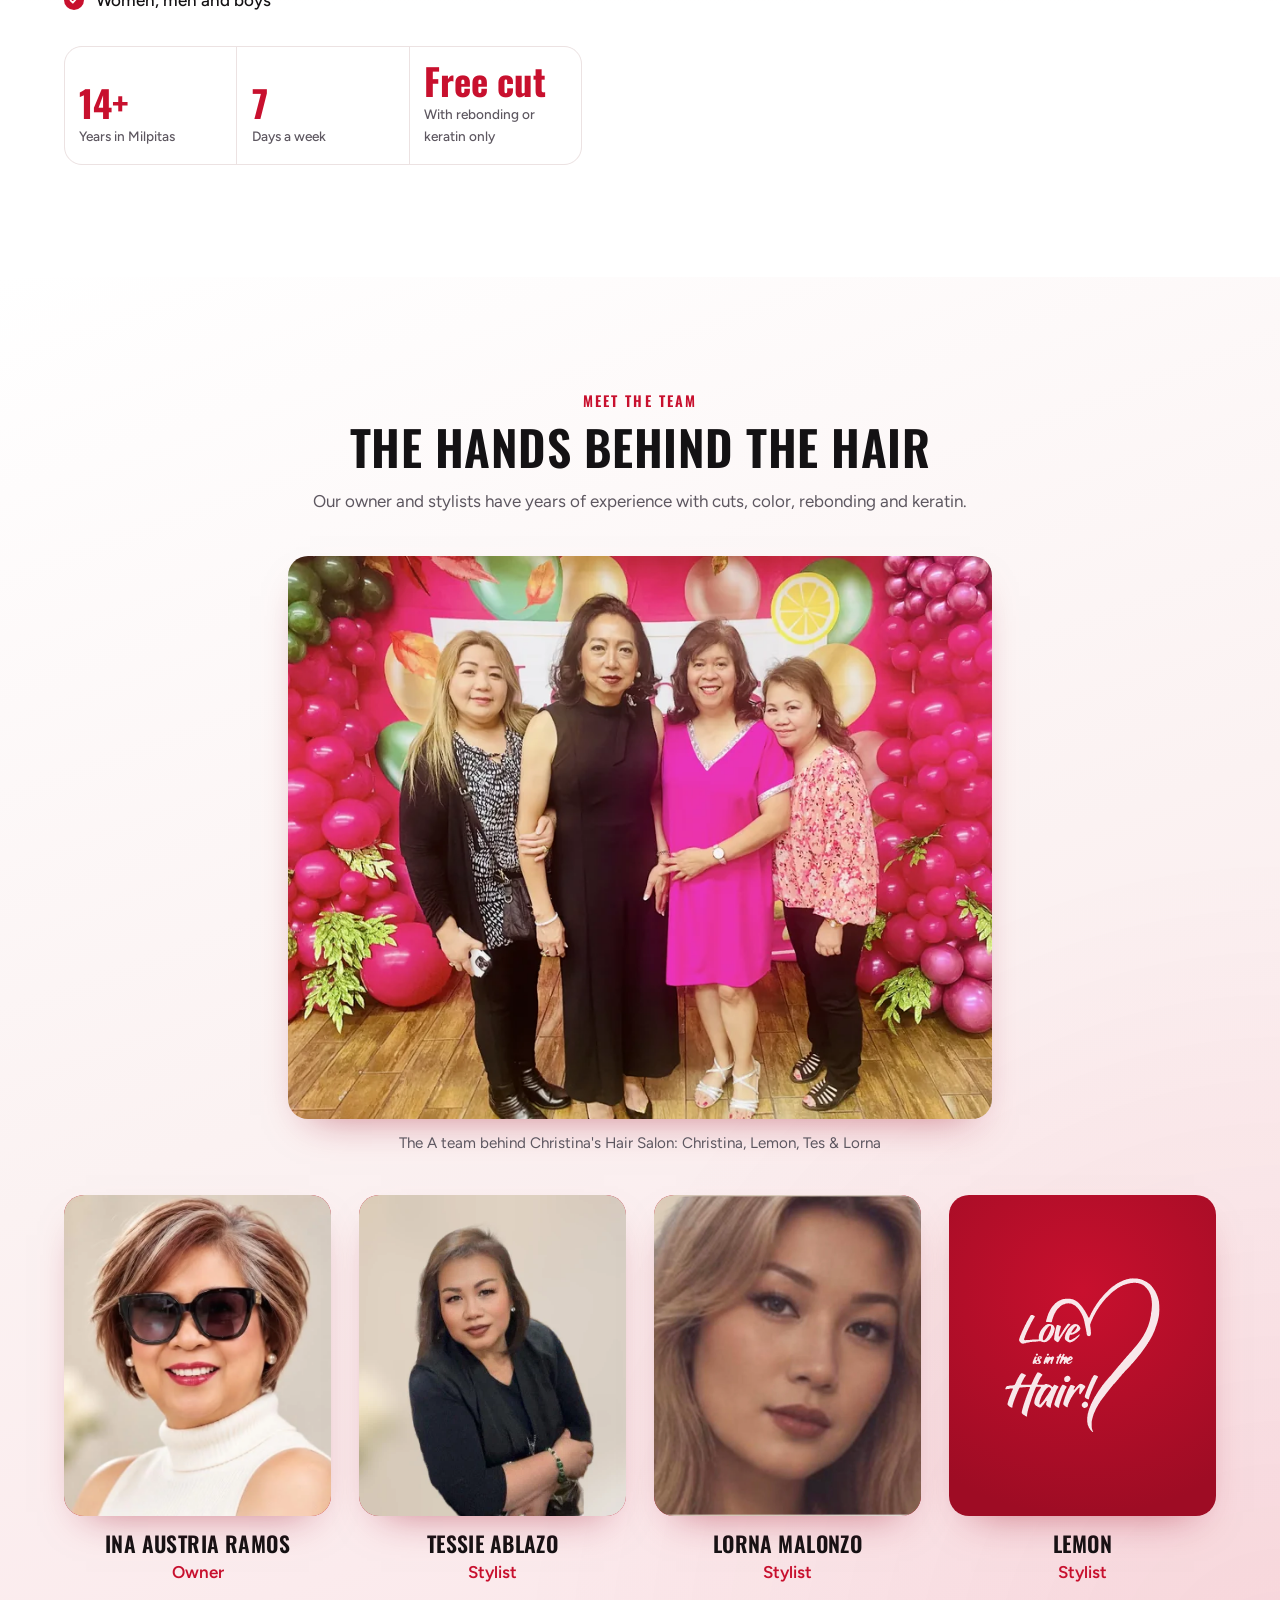
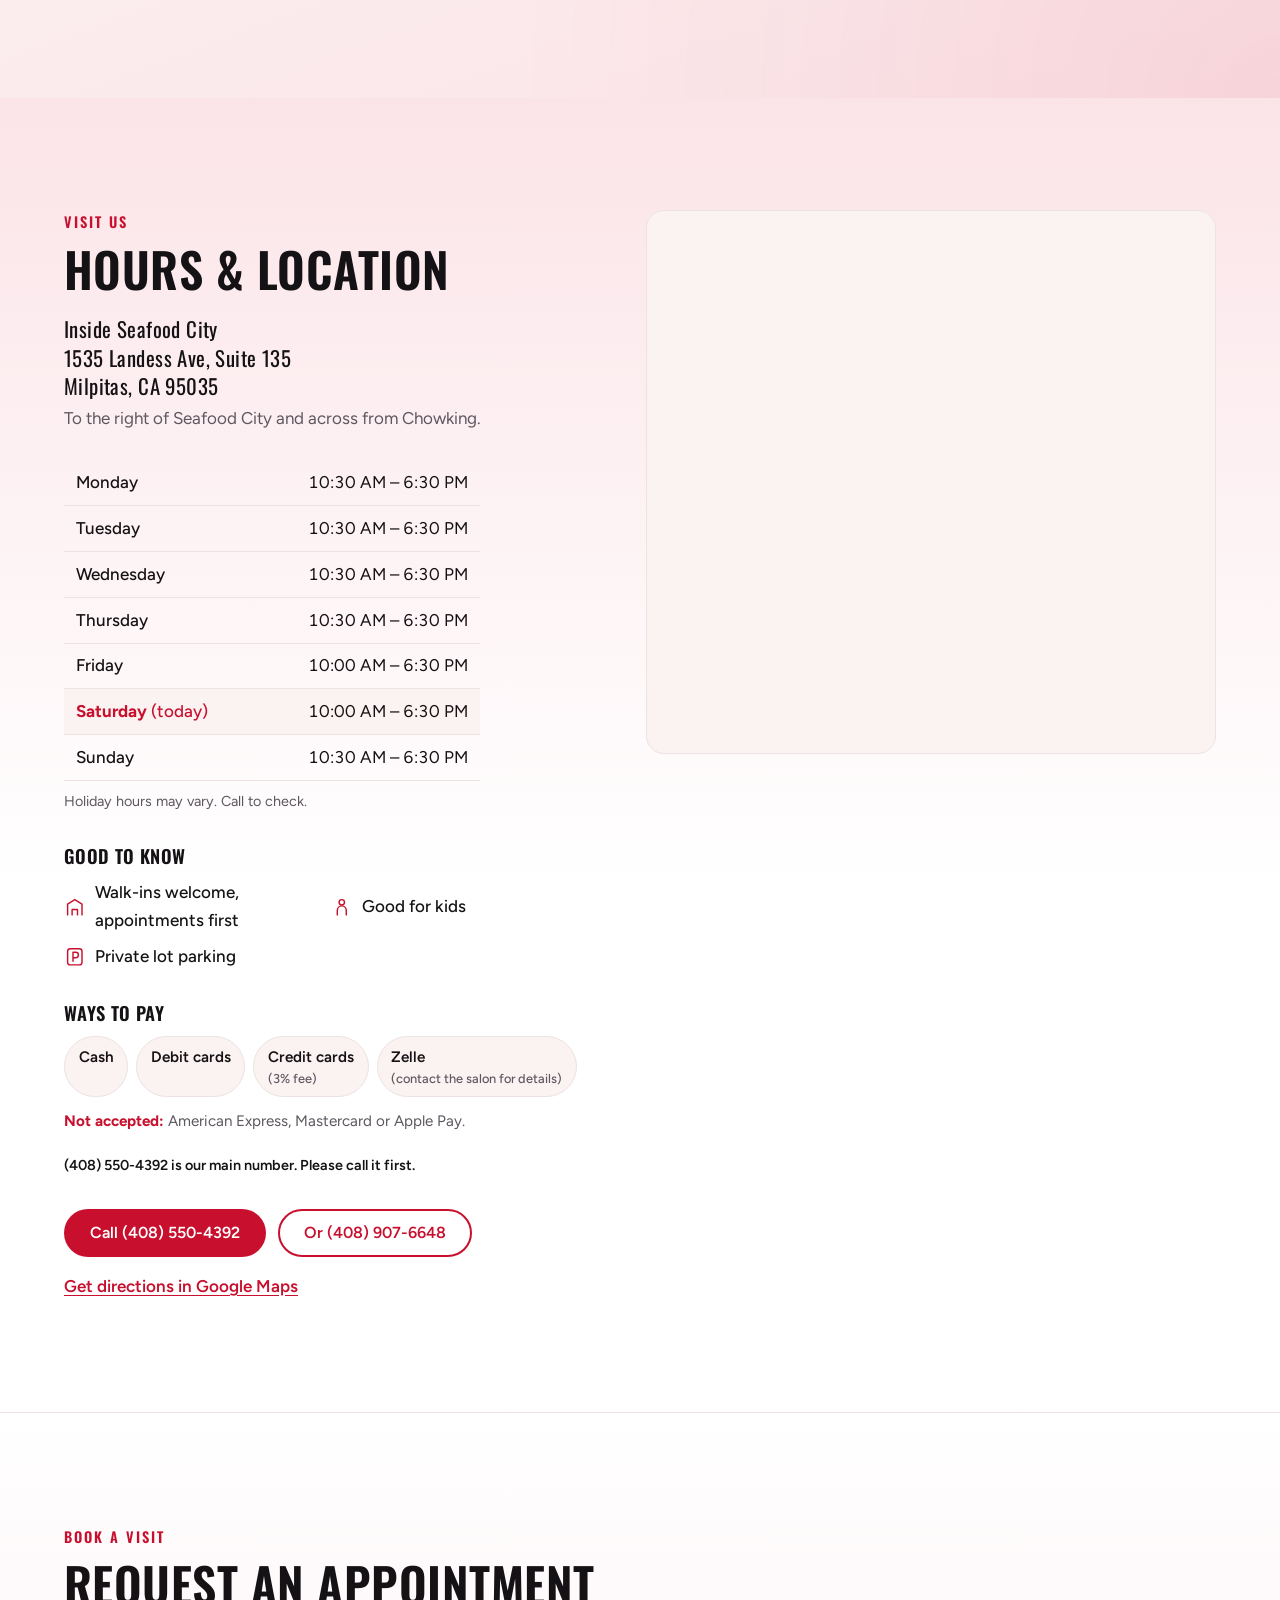
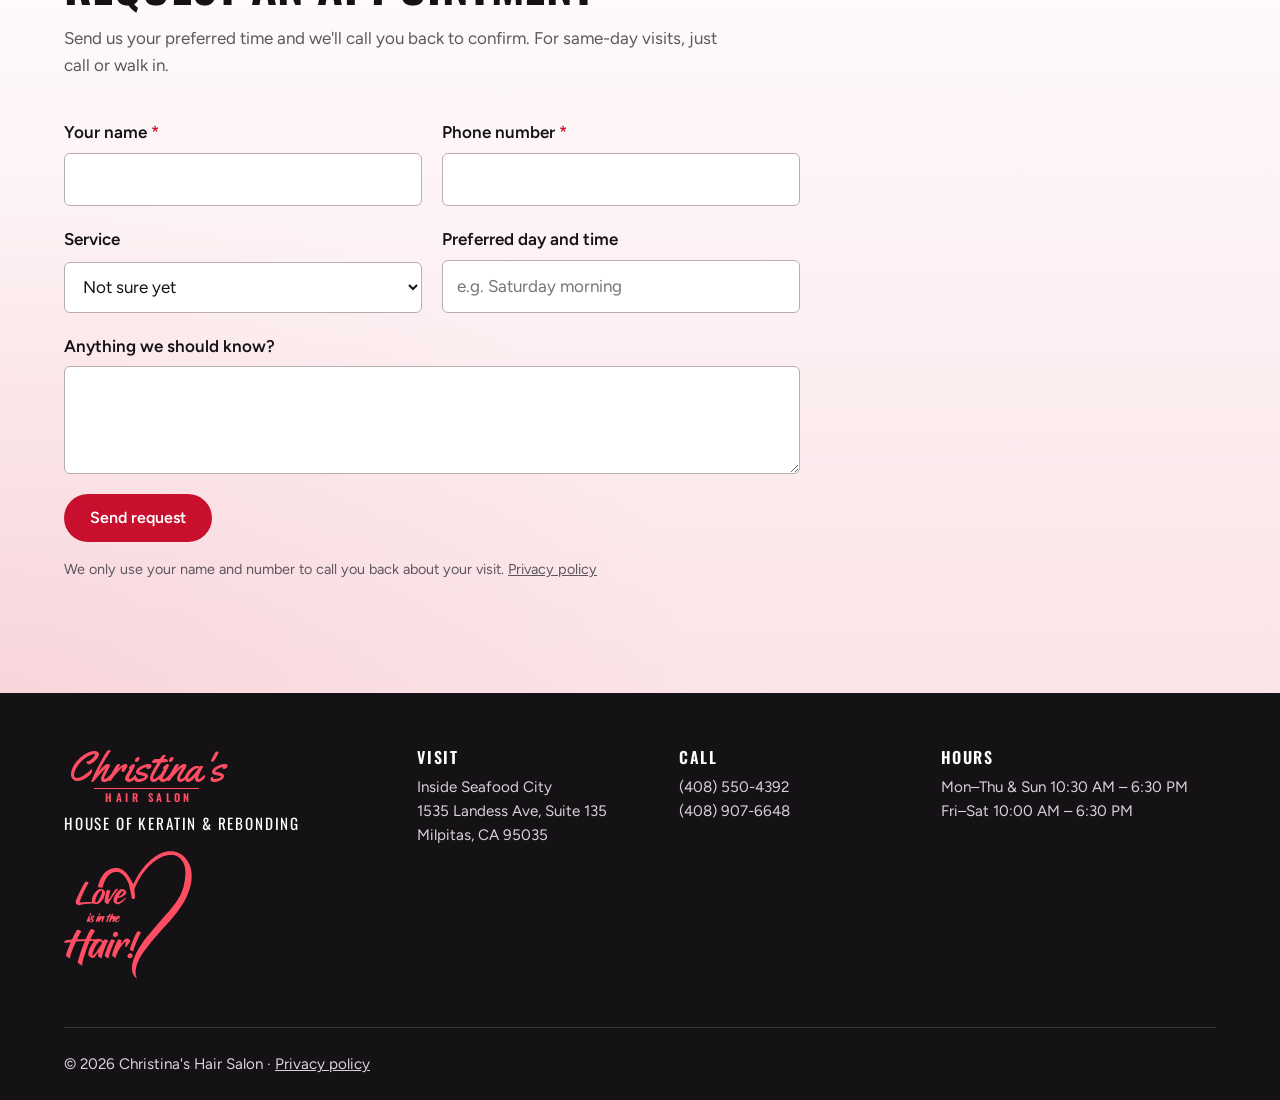
==== commit 0252550b: "Note the salon was previously known as Hair Couture Co-Authored-By: Claude Opus 5.5 <noreply@anthrop" ====
--- a/index.html
+++ b/index.html
@@ -314,7 +314,7 @@
         <div class="about__copy" data-reveal>
           <svg class="love love--about" viewBox="0 0 1036 1034" role="img" aria-label="Love is in the Hair!"><mask id="love-m-about" maskUnits="userSpaceOnUse" x="0" y="0" width="1036" height="1034"><path class="love__pen love__pen--a" pathLength="1" d="M311 293C330 150 500 130 560 250C580 300 590 360 590 405"/><path class="love__pen love__pen--b" pathLength="1" d="M560 250C650 80 800 20 900 40C990 55 1040 130 1036 225C1030 330 980 430 898 518C820 600 700 730 639 812C590 880 570 950 587 1036"/></mask><use href="#love-text"/><use href="#love-heart" mask="url(#love-m-about)"/></svg>
           <h2 id="about-title" class="visually-hidden">About Christina's Hair Salon</h2>
-          <p>Christina's Hair Salon has been giving Milpitas quality hair care for over 14 years, and has been under new ownership since 2021. You'll find us inside Seafood City on Landess Avenue. We're a friendly, Filipino-operated salon with professional stylists who pay close attention to every detail of your next look.</p>
+          <p>Christina's Hair Salon, previously known as Hair Couture, has been giving Milpitas quality hair care for over 14 years, and has been under new ownership since 2021. You'll find us inside Seafood City on Landess Avenue. We're a friendly, Filipino-operated salon with professional stylists who pay close attention to every detail of your next look.</p>
           <ul class="tick-list">
             <li>Quality customer service</li>
             <li>Filipino operated</li>
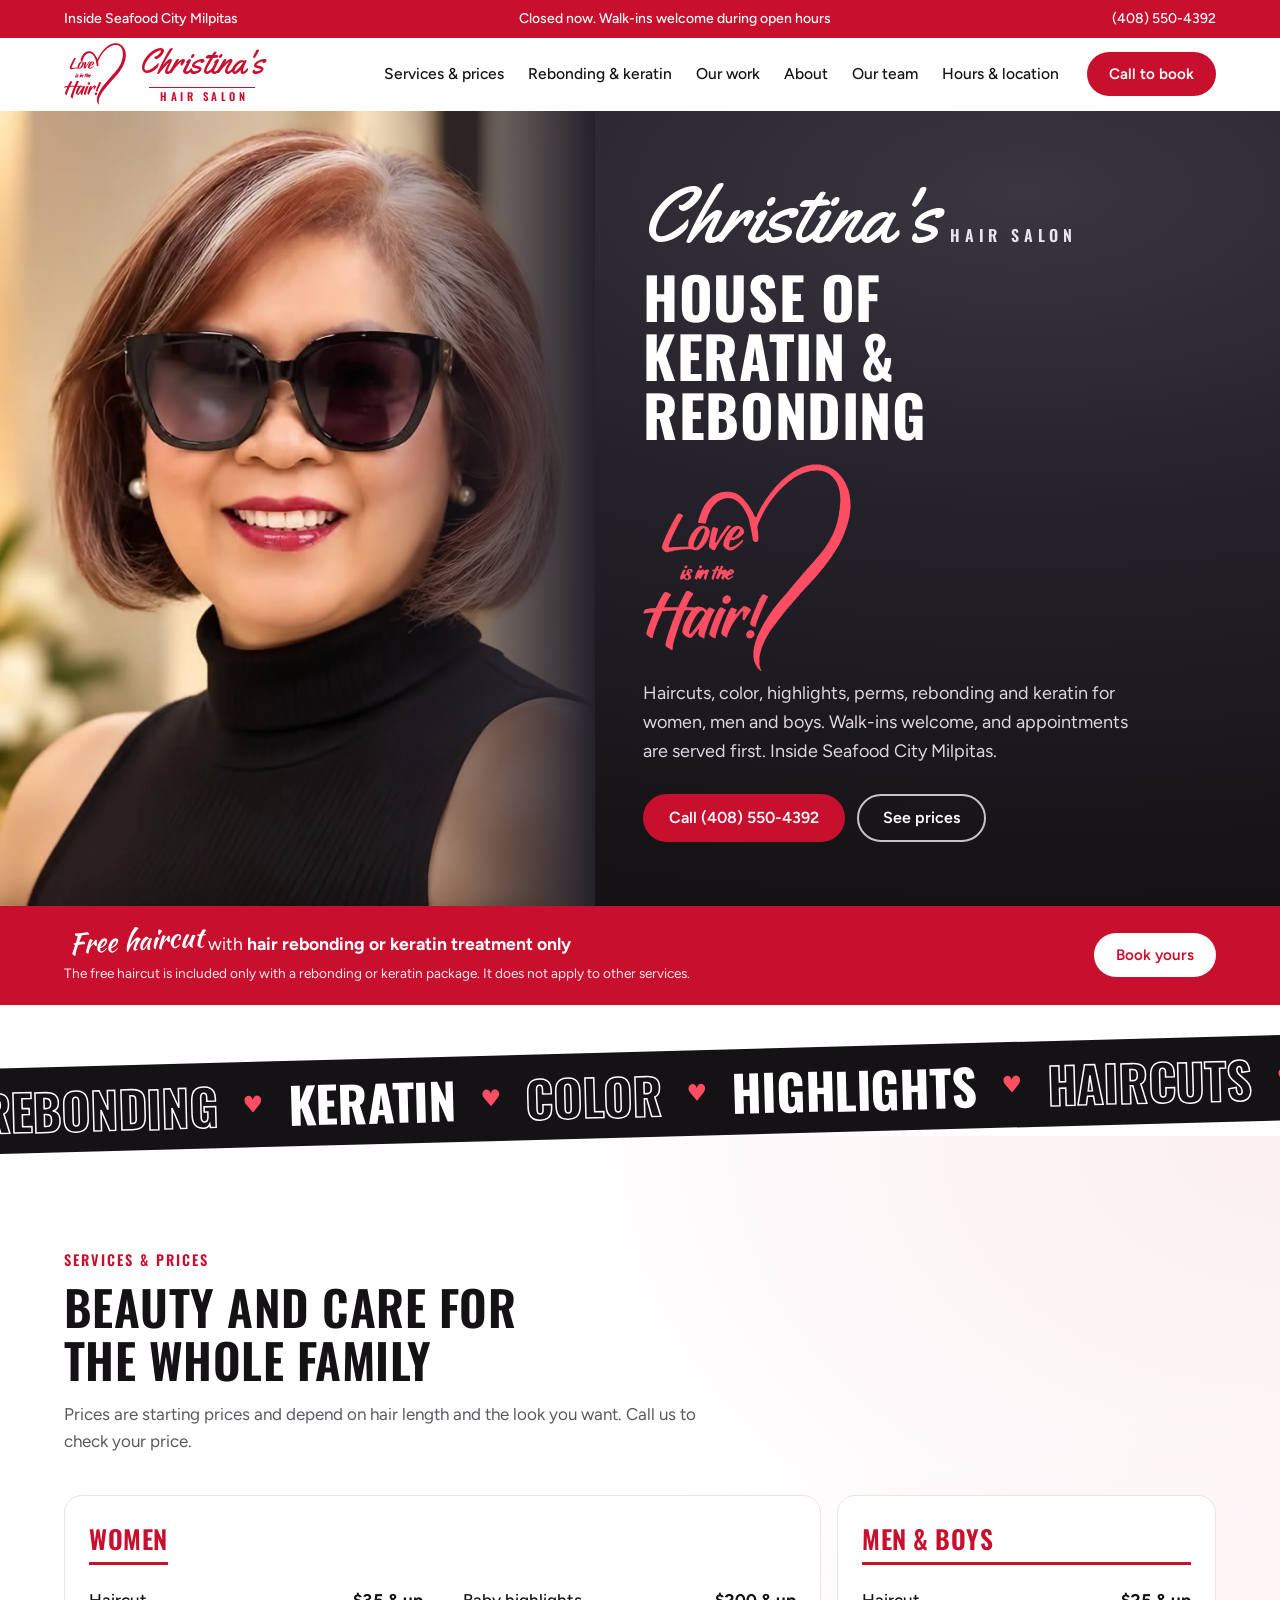
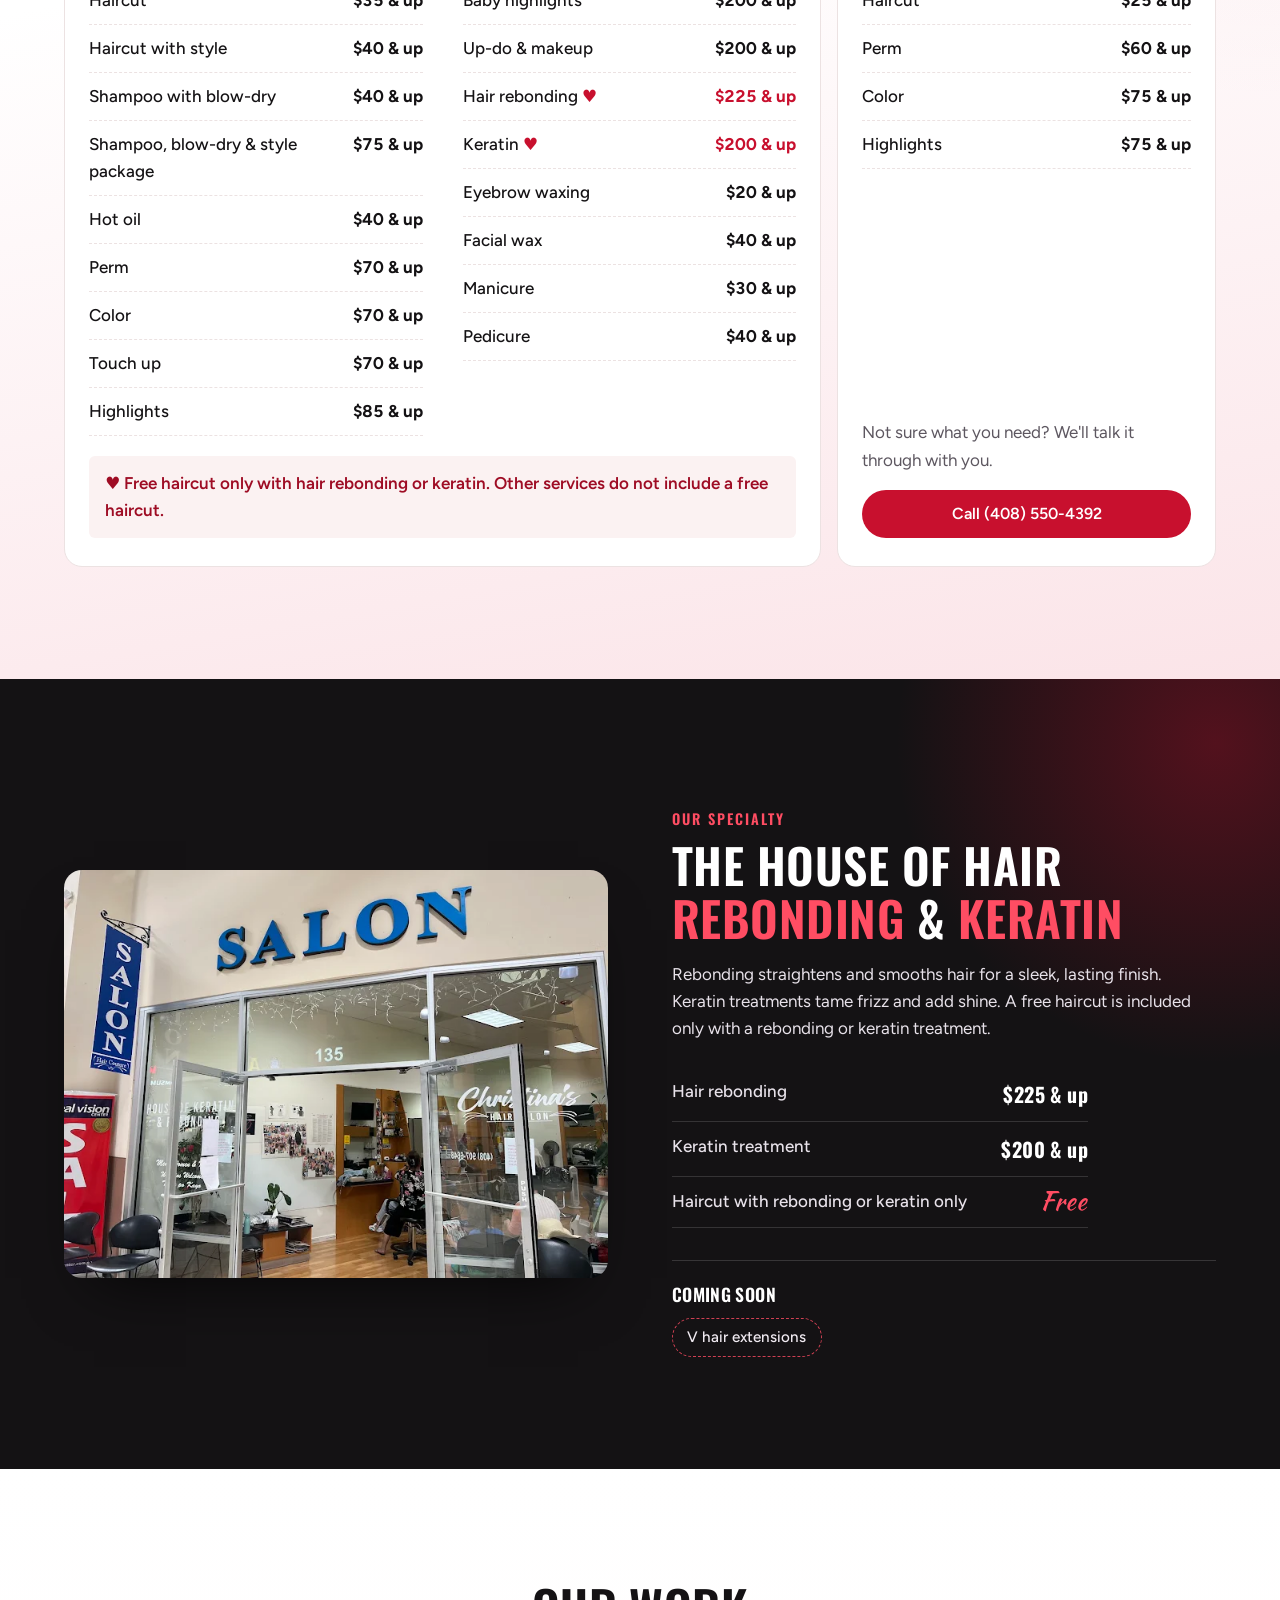
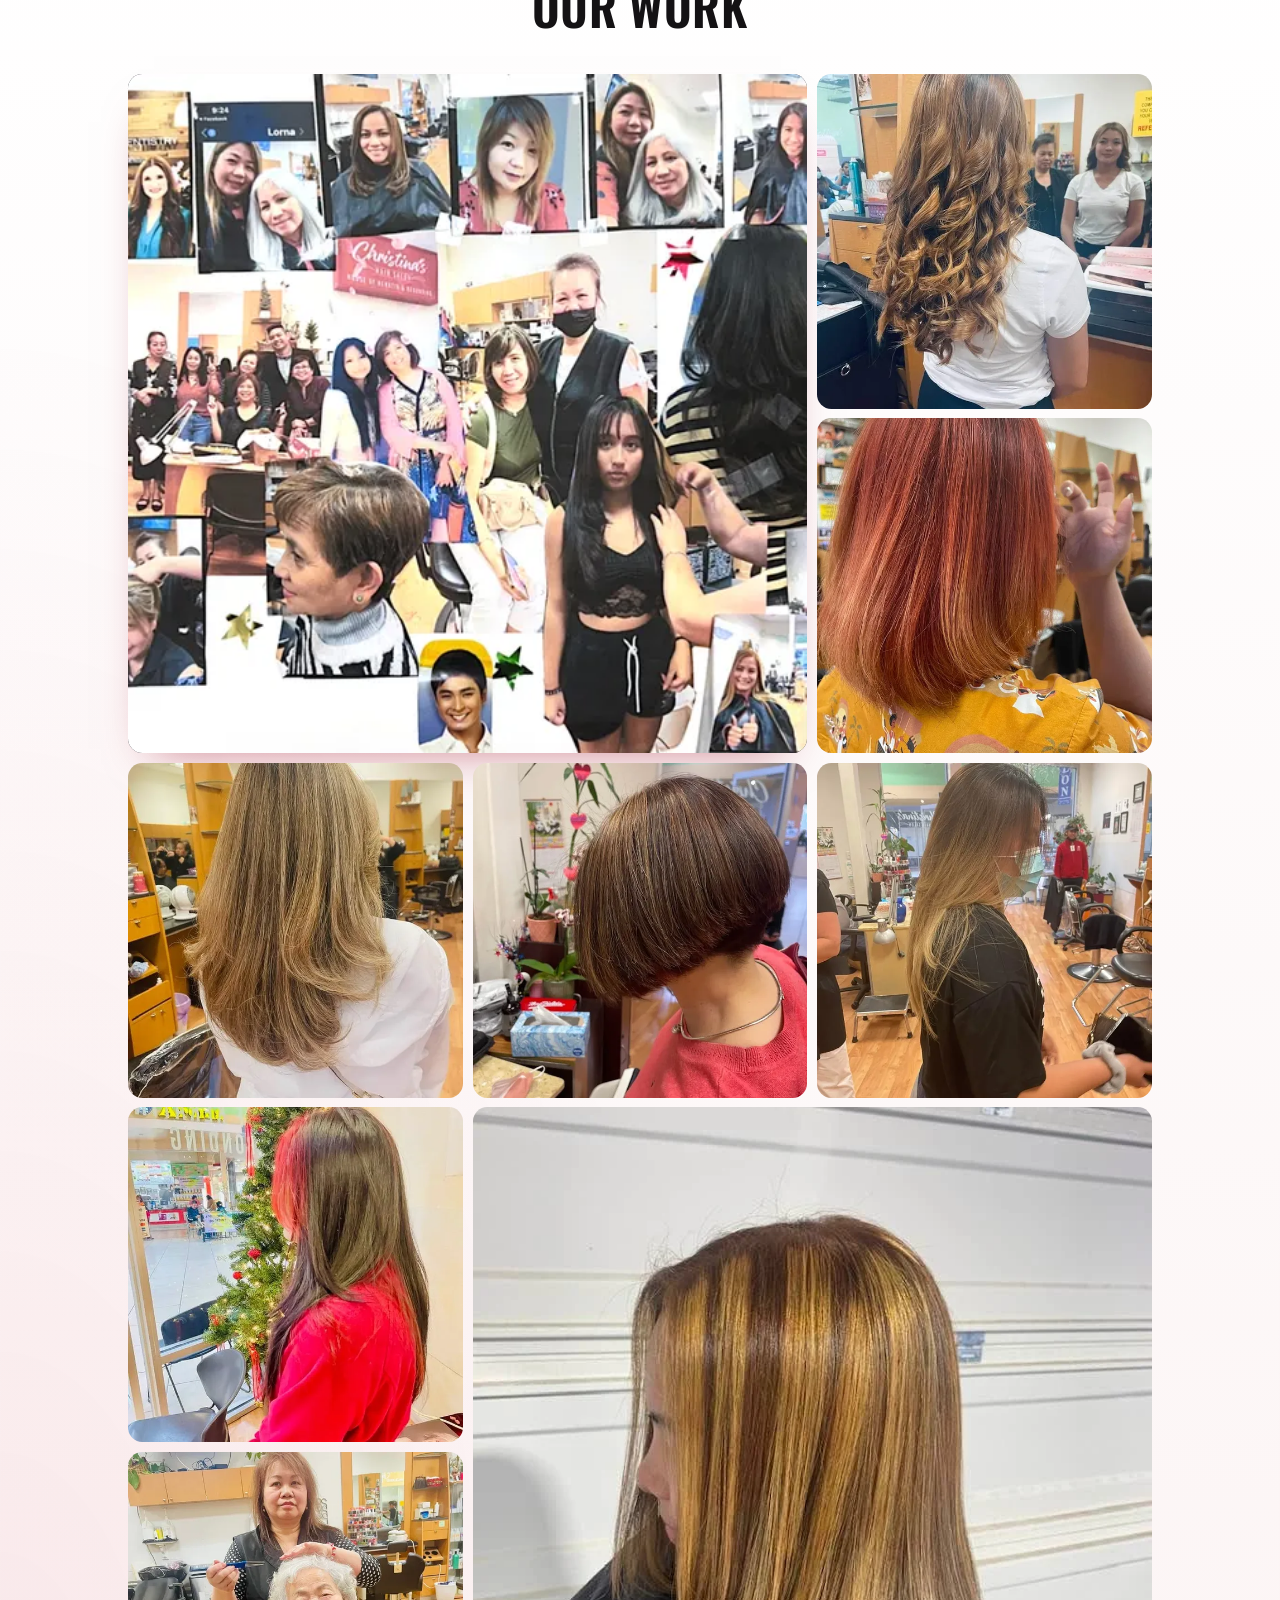
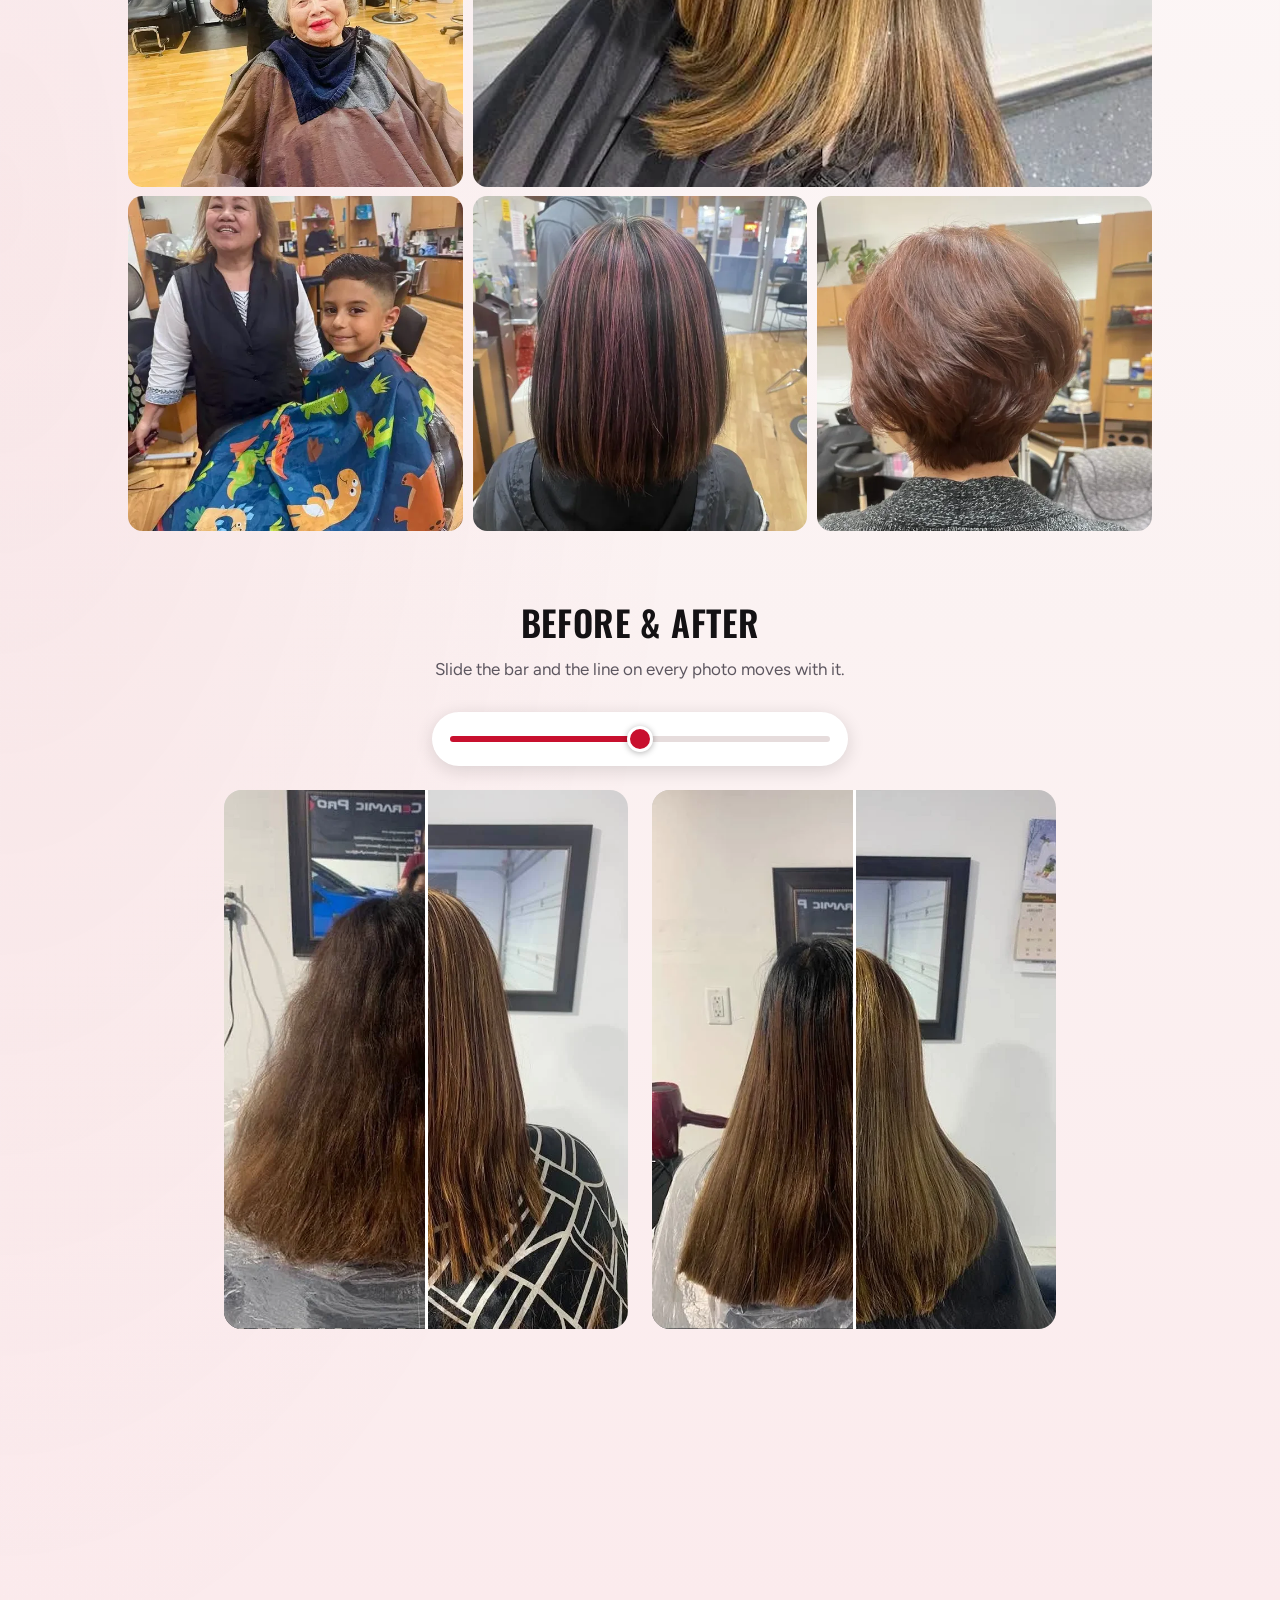
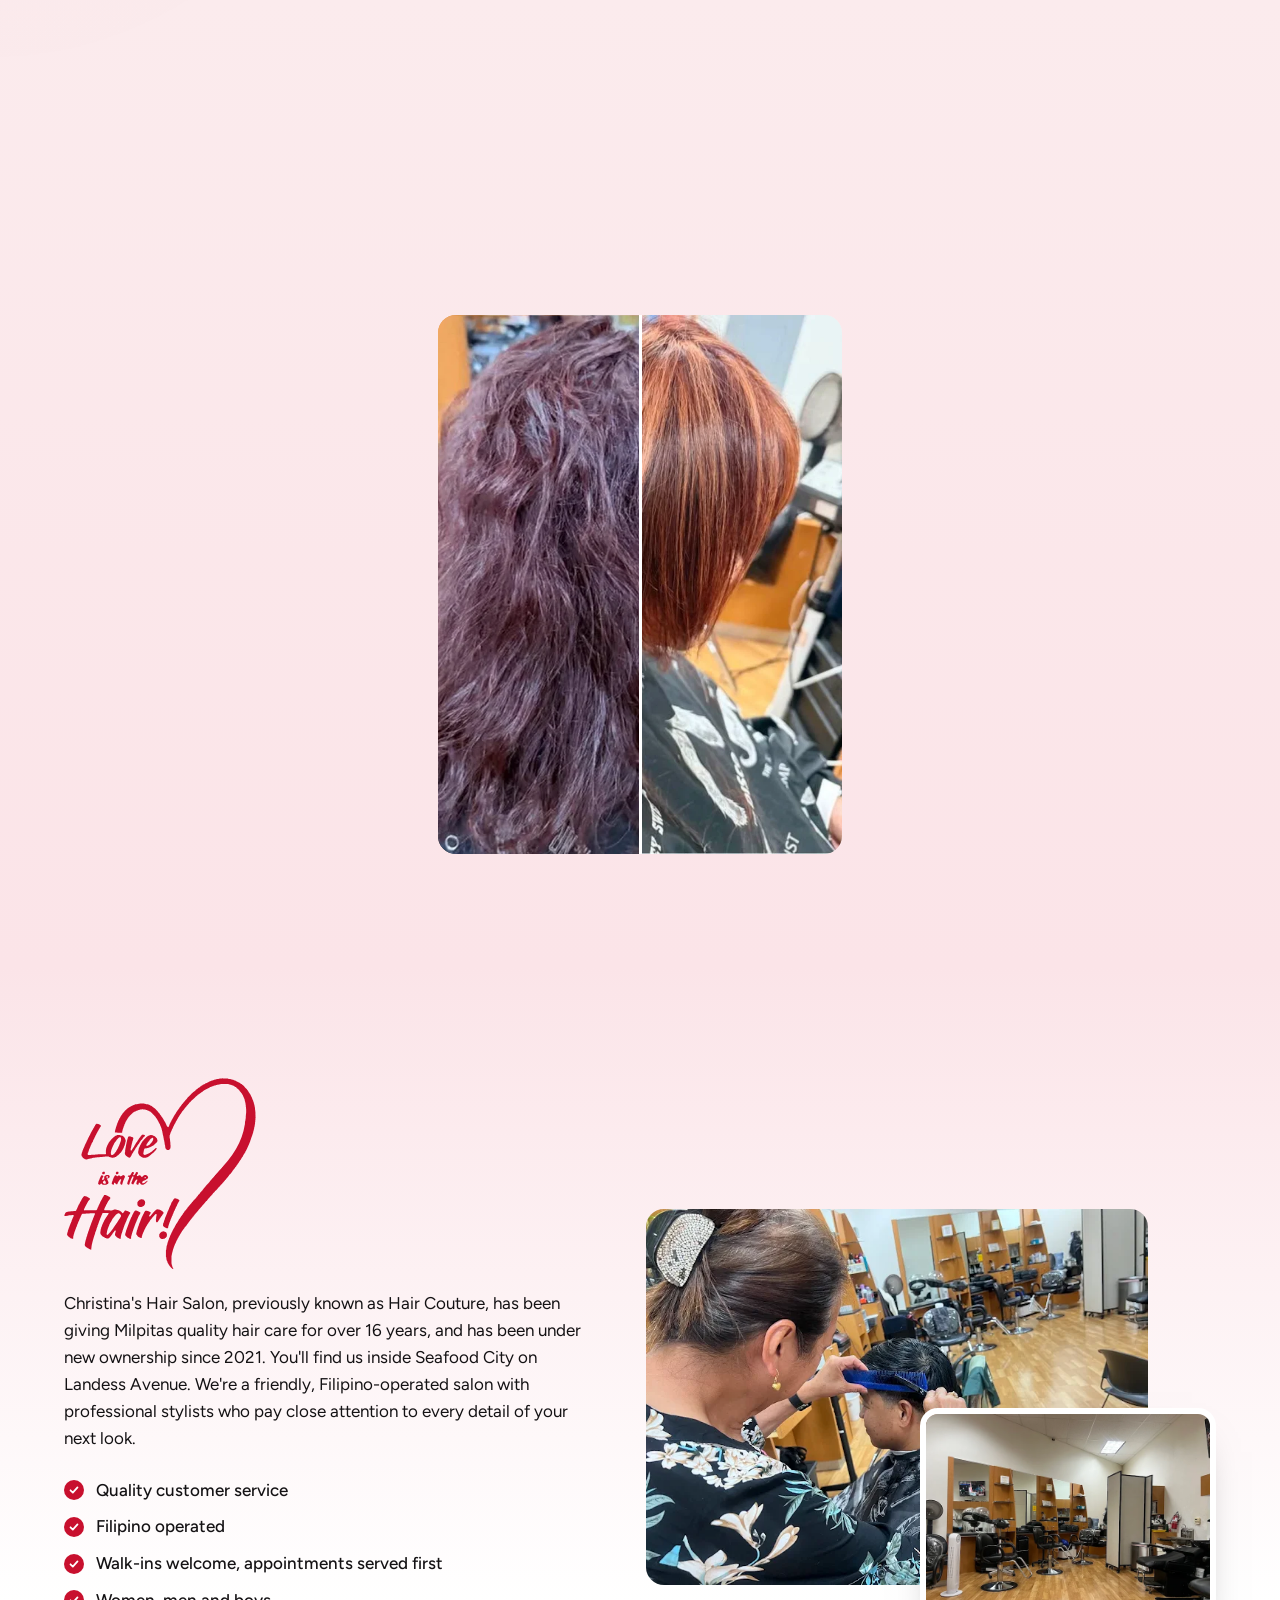
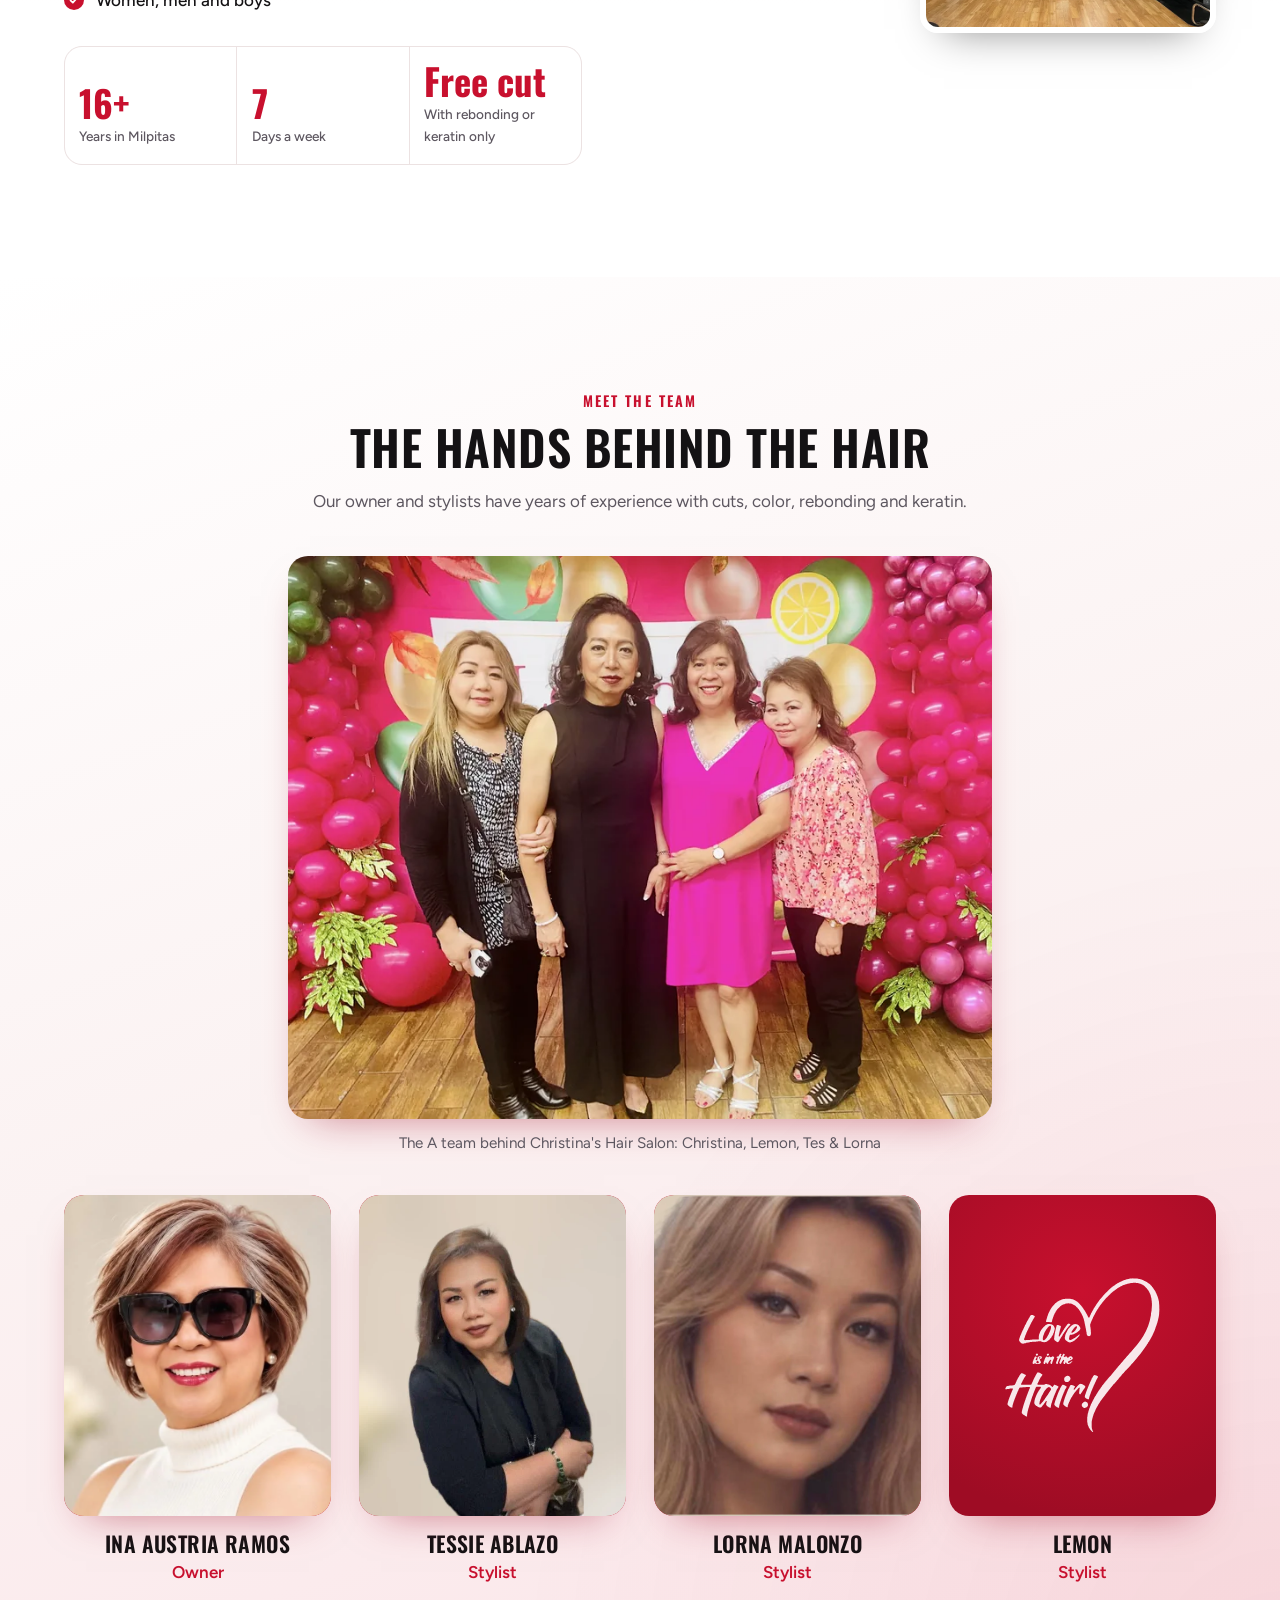
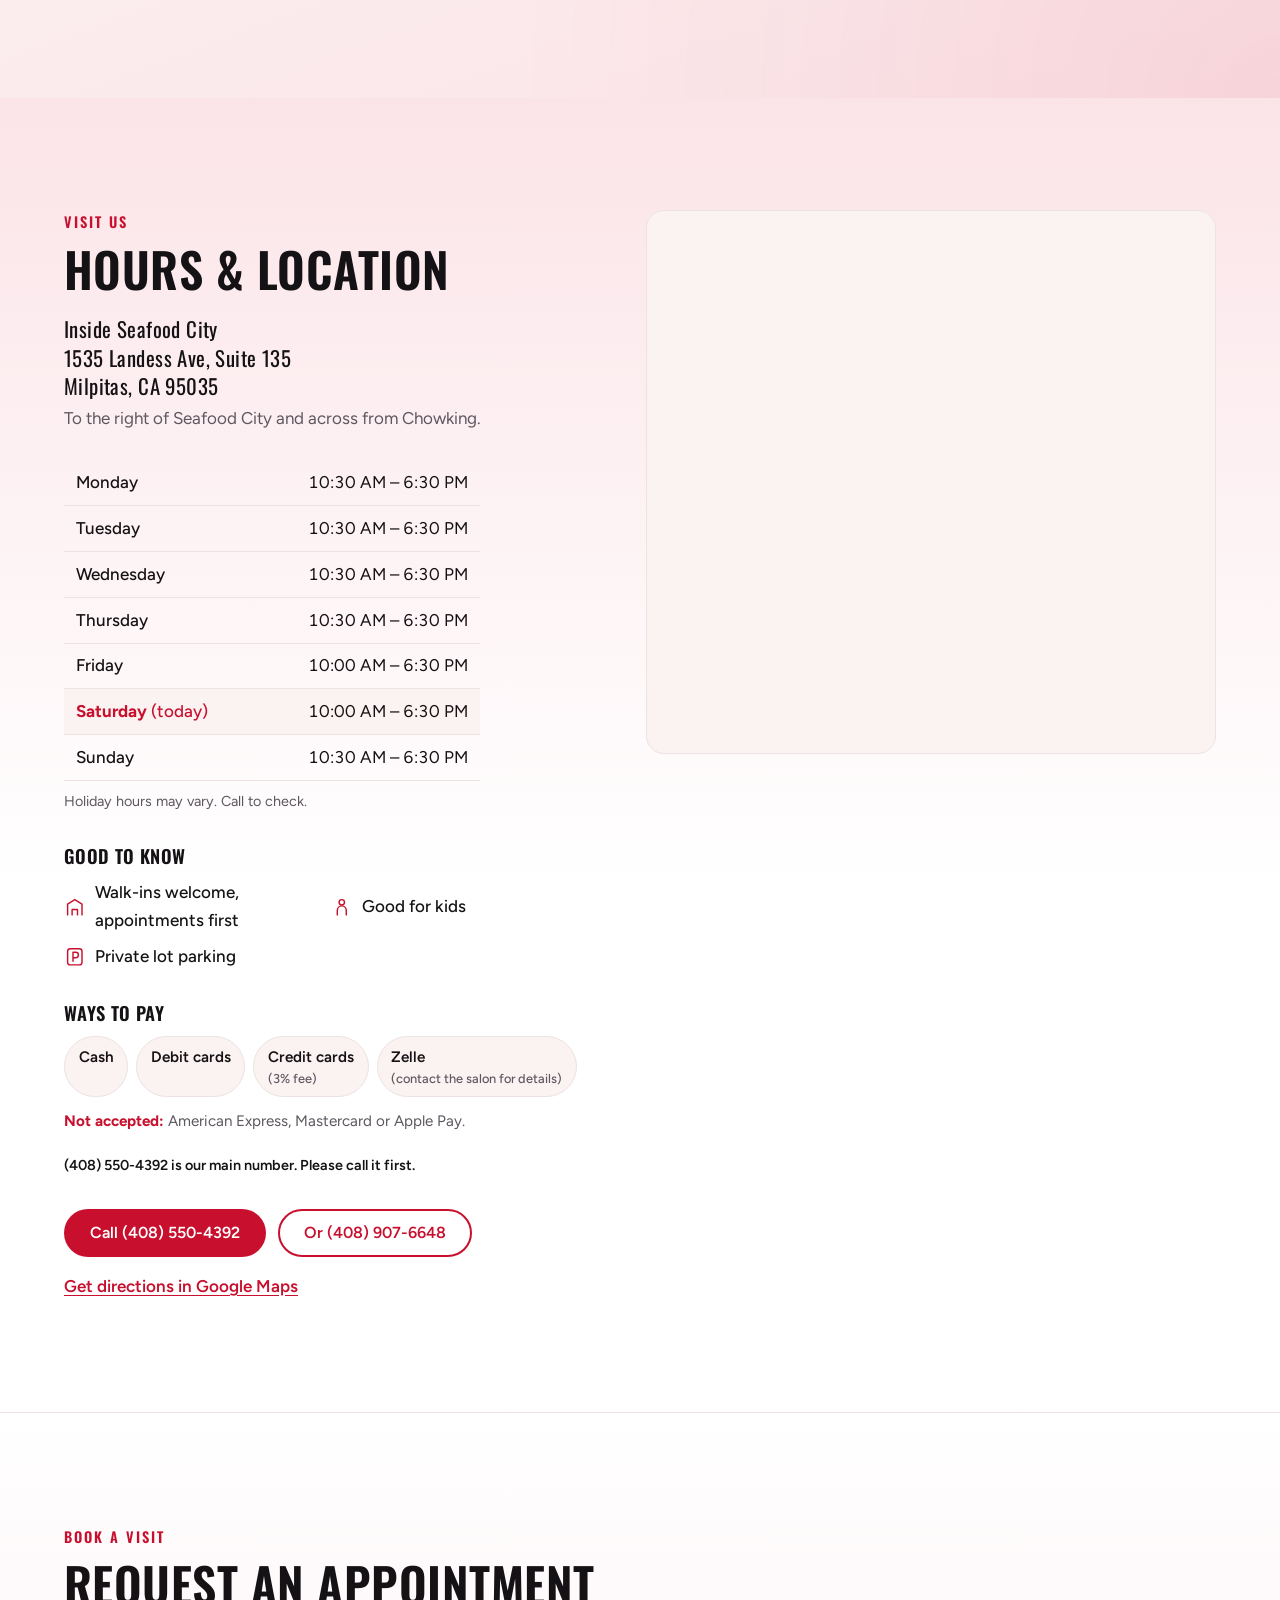
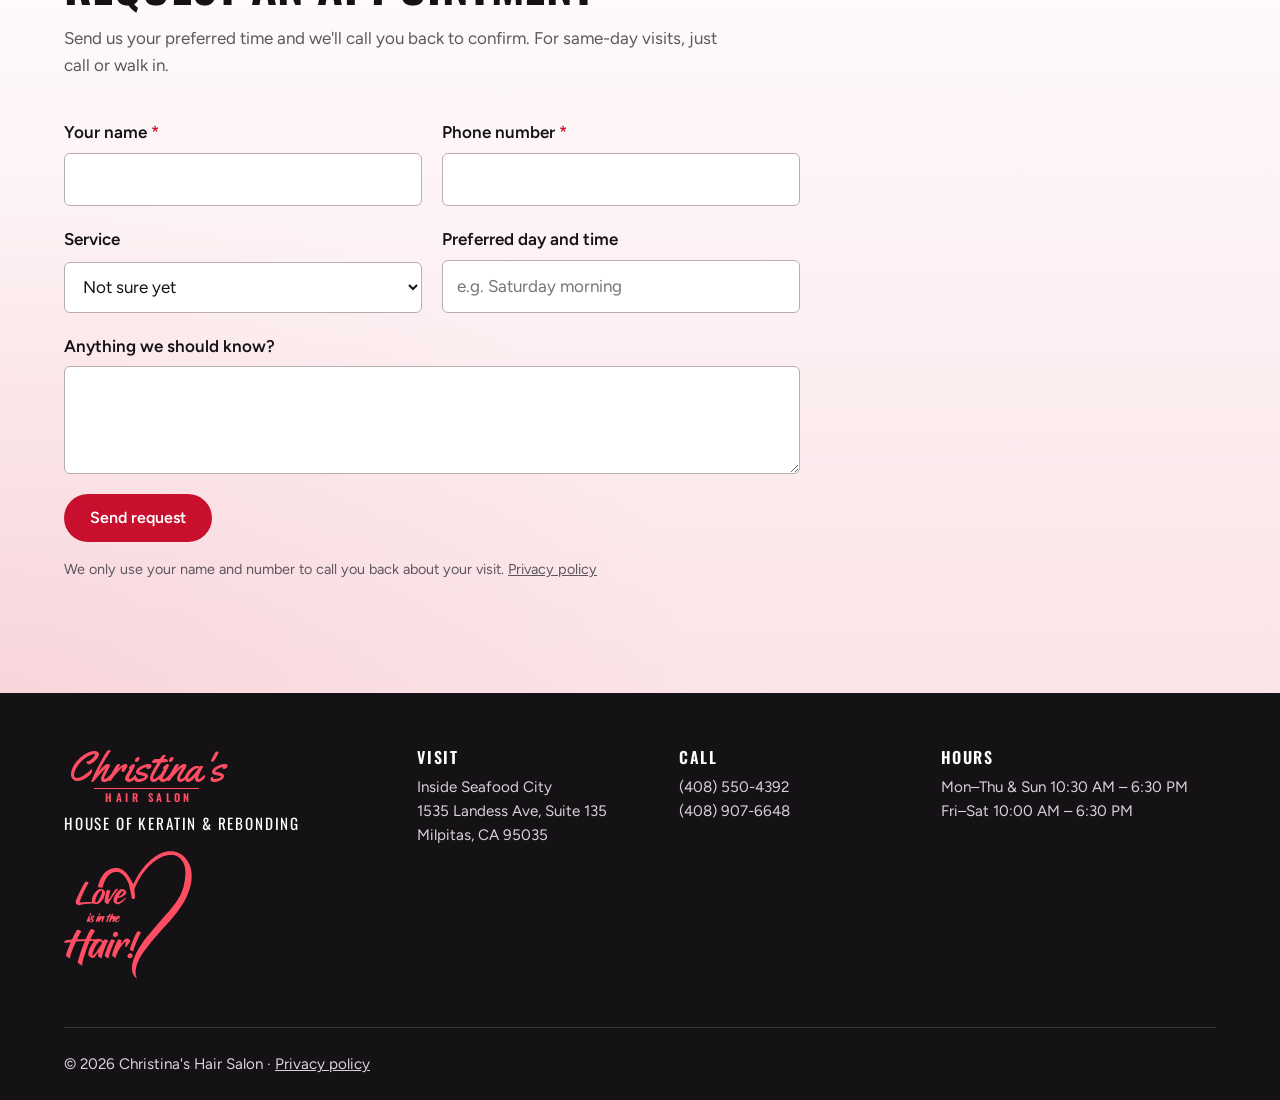
==== commit df3aa420: "Update to over 16 years in Milpitas Co-Authored-By: Claude Opus 5.5 <noreply@anthropic.com> Claude-S" ====
--- a/index.html
+++ b/index.html
@@ -314,7 +314,7 @@
         <div class="about__copy" data-reveal>
           <svg class="love love--about" viewBox="0 0 1036 1034" role="img" aria-label="Love is in the Hair!"><mask id="love-m-about" maskUnits="userSpaceOnUse" x="0" y="0" width="1036" height="1034"><path class="love__pen love__pen--a" pathLength="1" d="M311 293C330 150 500 130 560 250C580 300 590 360 590 405"/><path class="love__pen love__pen--b" pathLength="1" d="M560 250C650 80 800 20 900 40C990 55 1040 130 1036 225C1030 330 980 430 898 518C820 600 700 730 639 812C590 880 570 950 587 1036"/></mask><use href="#love-text"/><use href="#love-heart" mask="url(#love-m-about)"/></svg>
           <h2 id="about-title" class="visually-hidden">About Christina's Hair Salon</h2>
-          <p>Christina's Hair Salon, previously known as Hair Couture, has been giving Milpitas quality hair care for over 14 years, and has been under new ownership since 2021. You'll find us inside Seafood City on Landess Avenue. We're a friendly, Filipino-operated salon with professional stylists who pay close attention to every detail of your next look.</p>
+          <p>Christina's Hair Salon, previously known as Hair Couture, has been giving Milpitas quality hair care for over 16 years, and has been under new ownership since 2021. You'll find us inside Seafood City on Landess Avenue. We're a friendly, Filipino-operated salon with professional stylists who pay close attention to every detail of your next look.</p>
           <ul class="tick-list">
             <li>Quality customer service</li>
             <li>Filipino operated</li>
@@ -322,7 +322,7 @@
             <li>Women, men and boys</li>
           </ul>
           <dl class="stats">
-            <div><dt>Years in Milpitas</dt><dd><span data-count="14">14</span>+</dd></div>
+            <div><dt>Years in Milpitas</dt><dd><span data-count="16">16</span>+</dd></div>
             <div><dt>Days a week</dt><dd><span data-count="7">7</span></dd></div>
             <div><dt>With rebonding or keratin only</dt><dd>Free cut</dd></div>
           </dl>
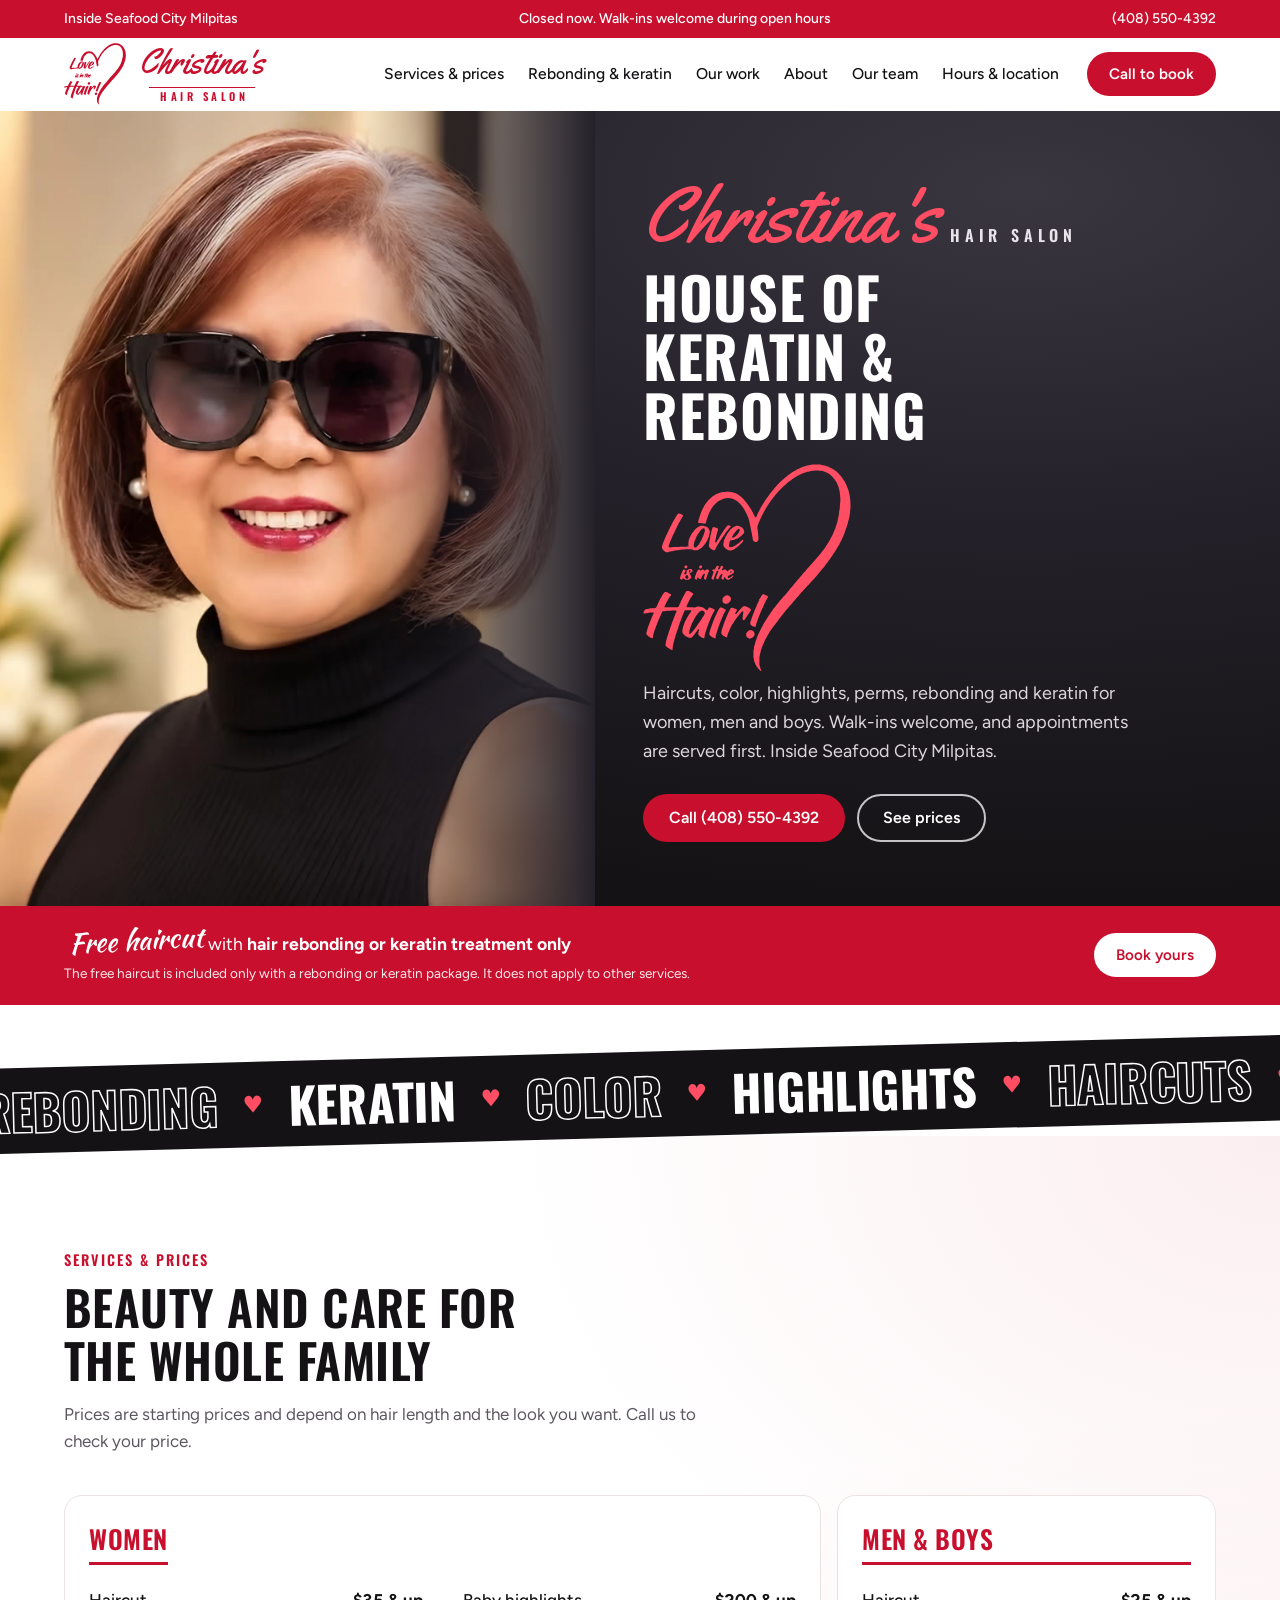
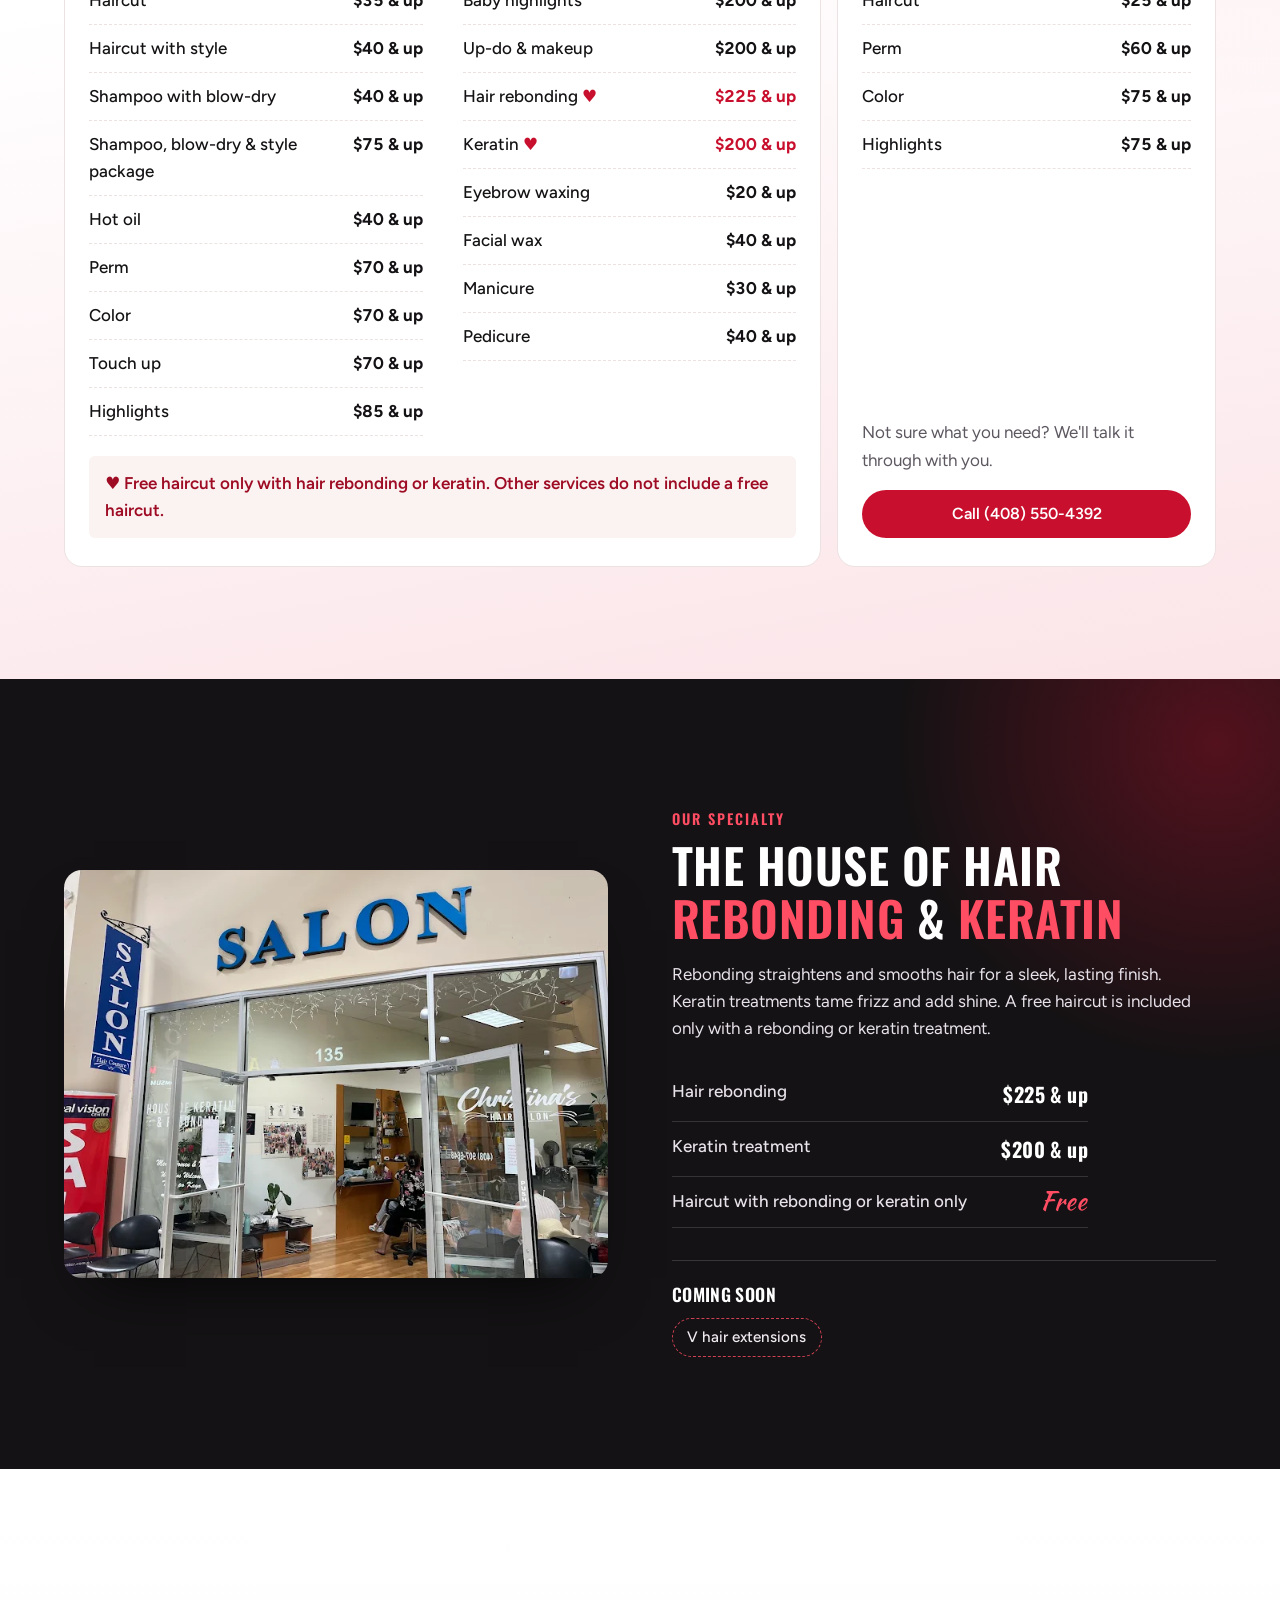
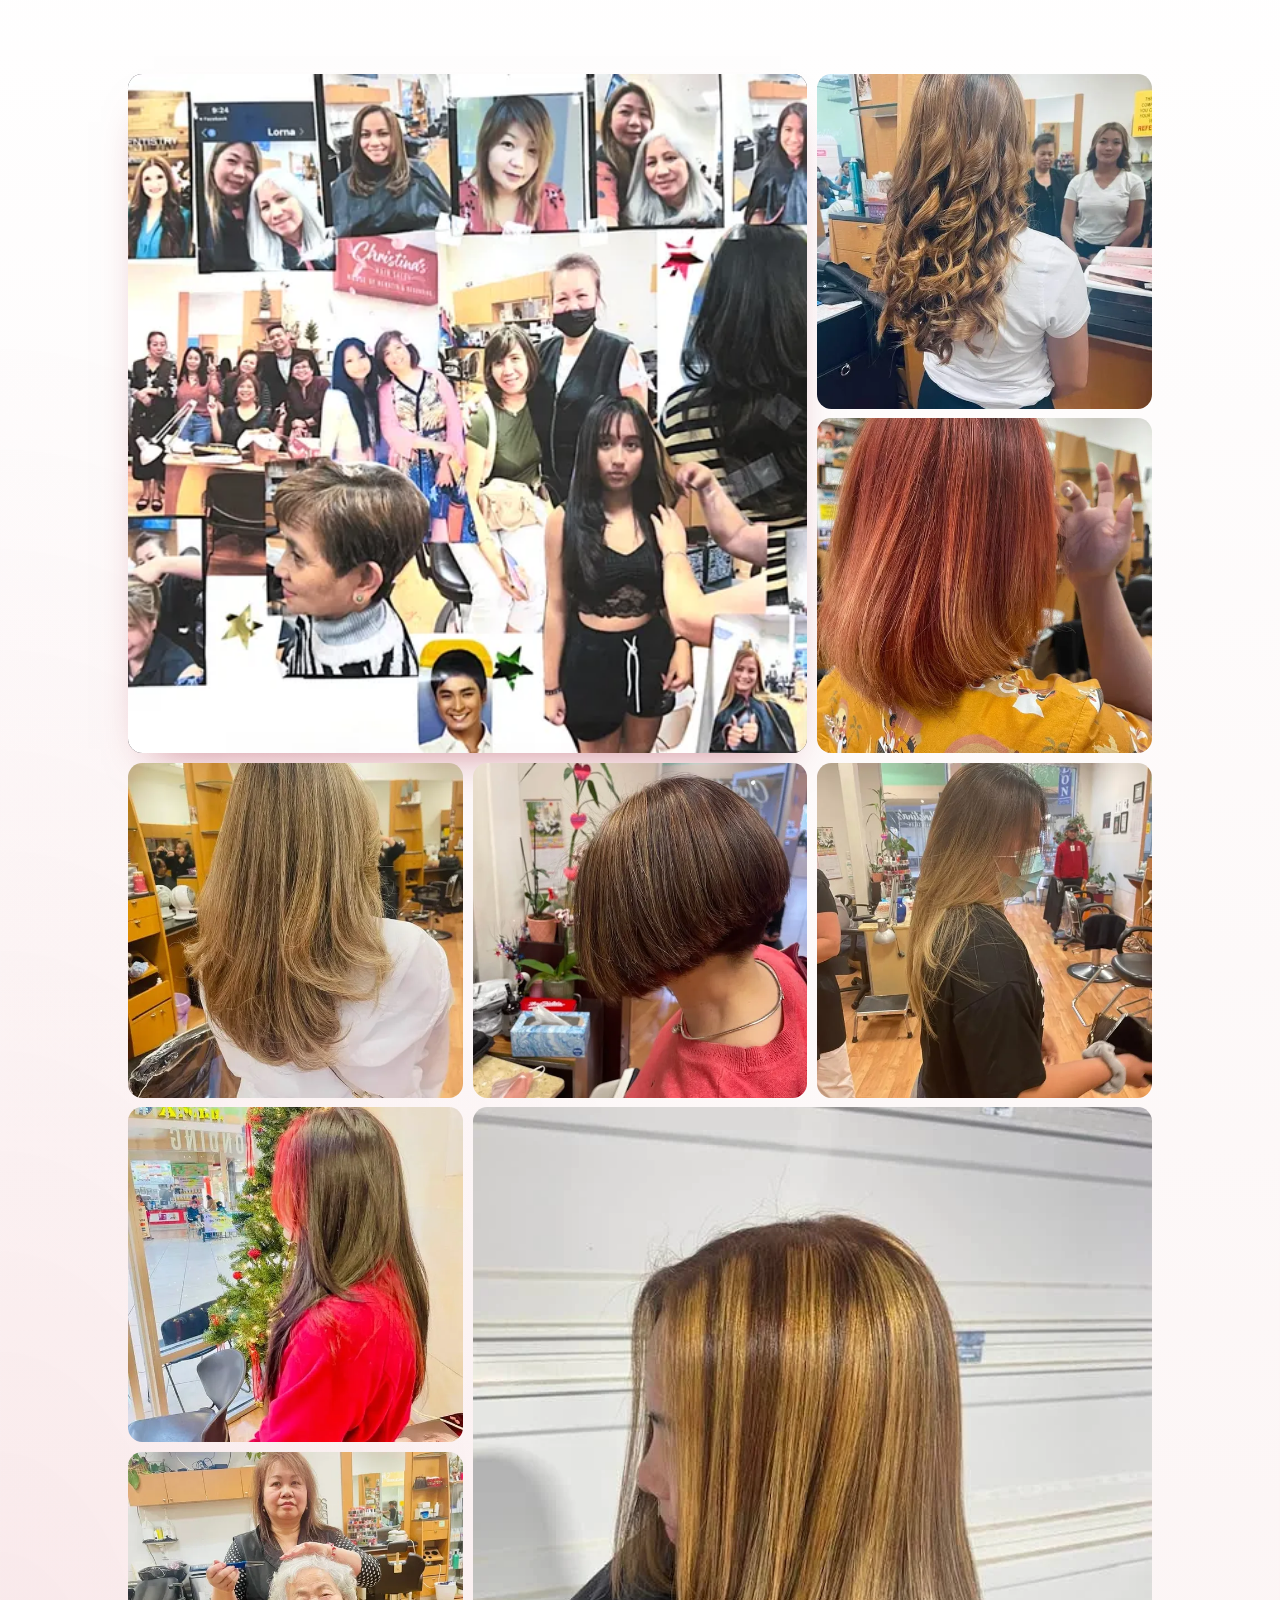
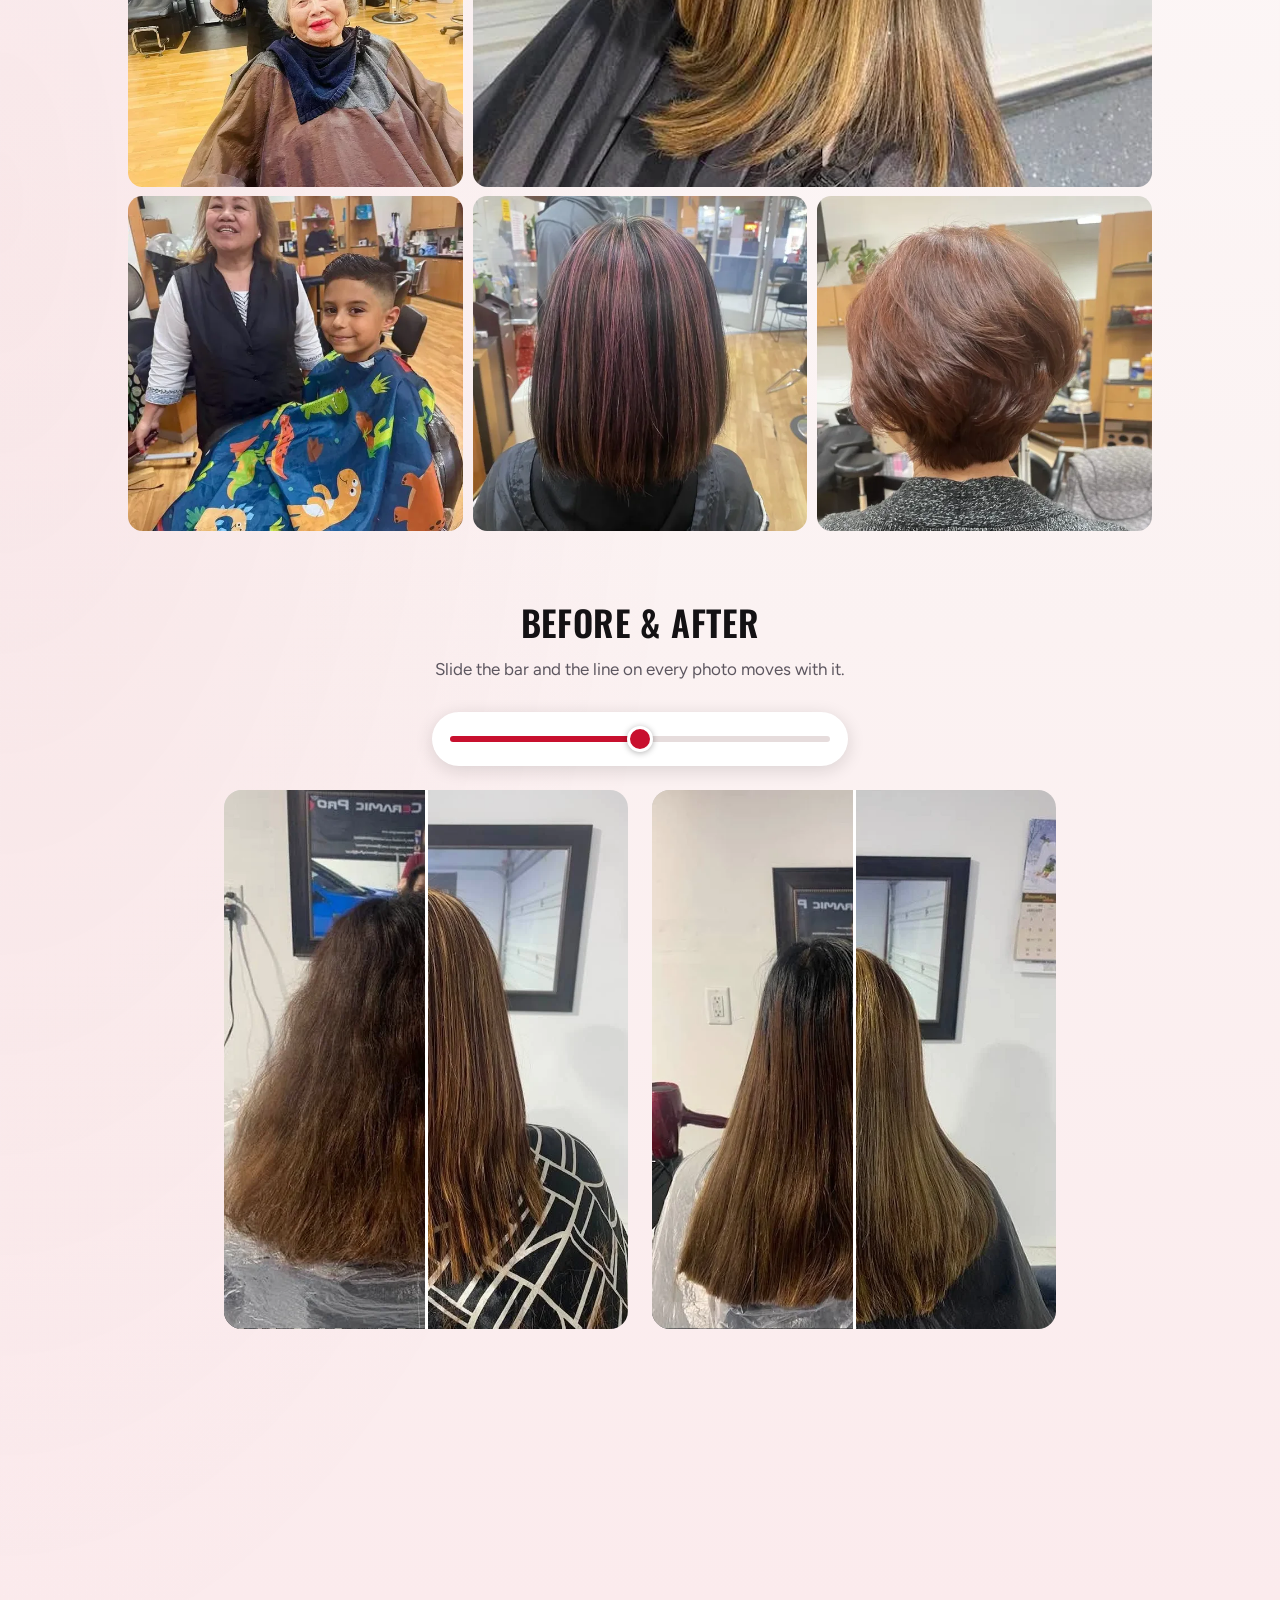
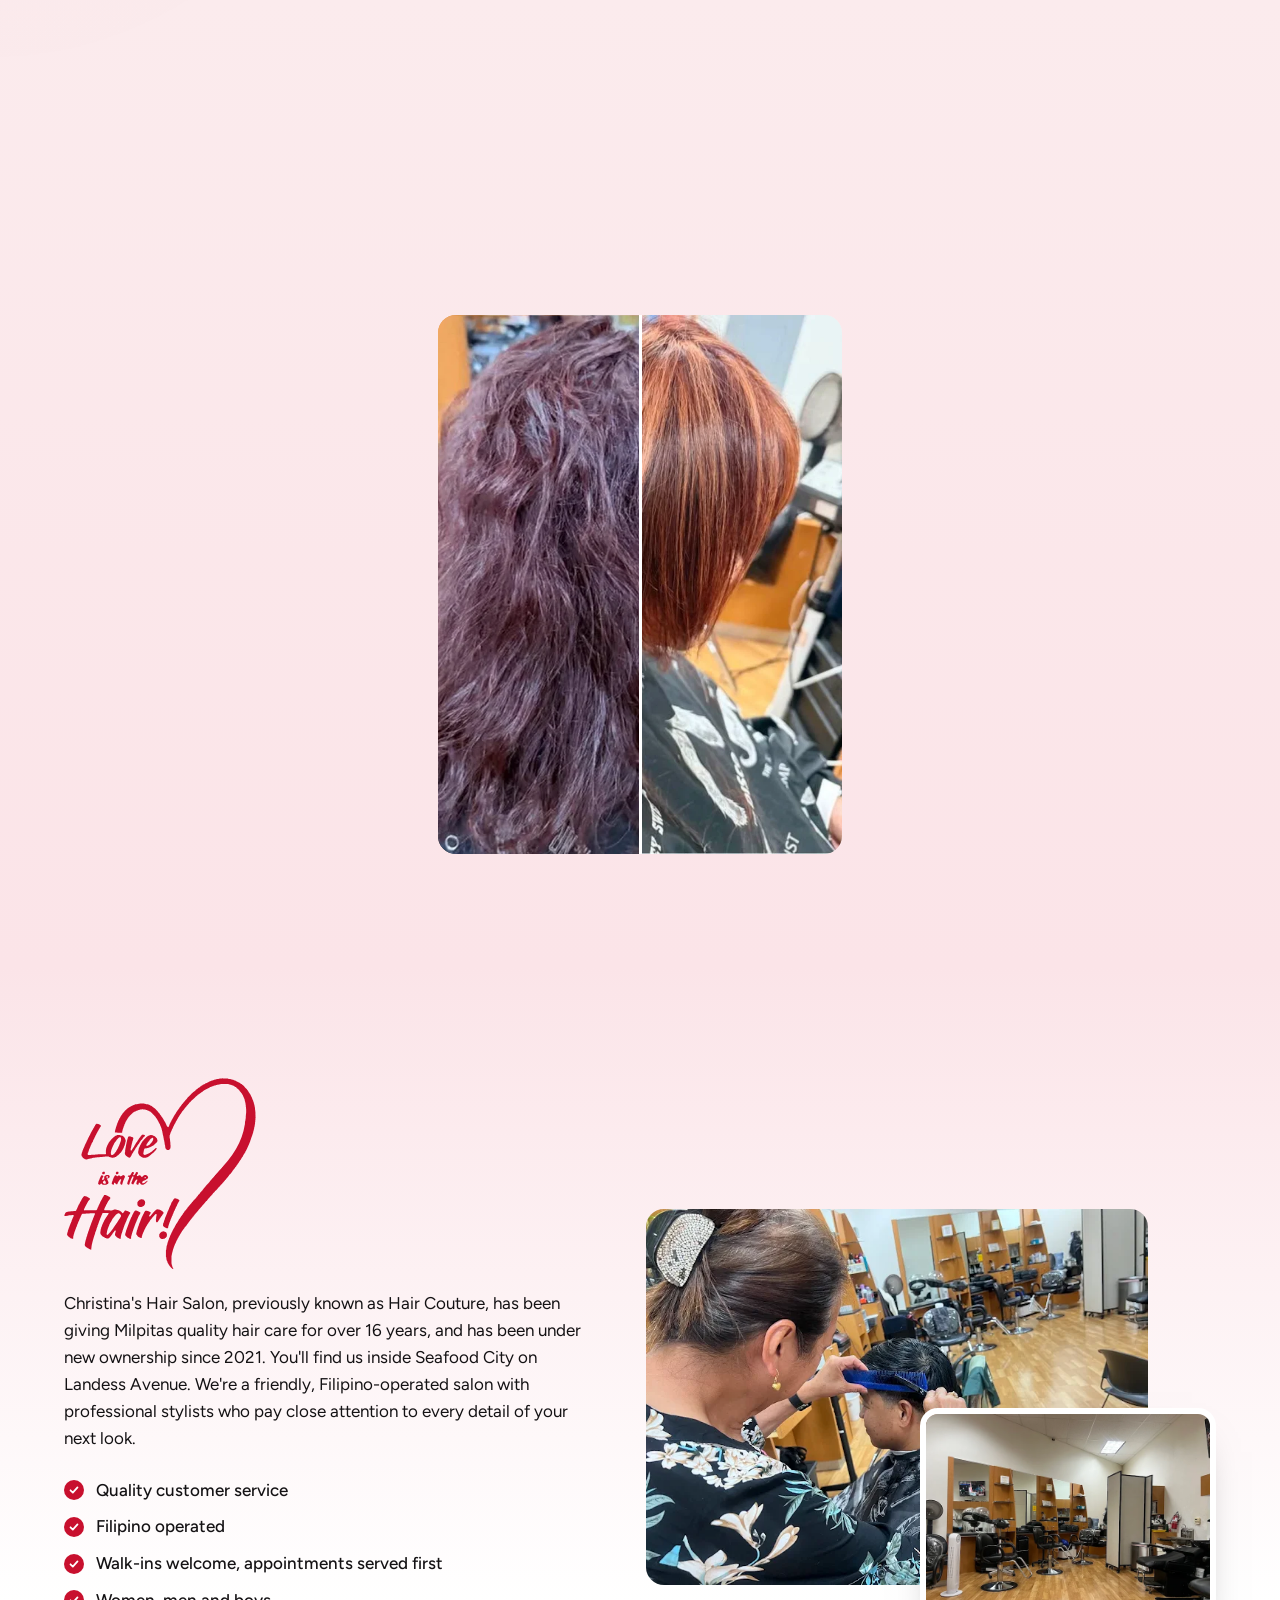
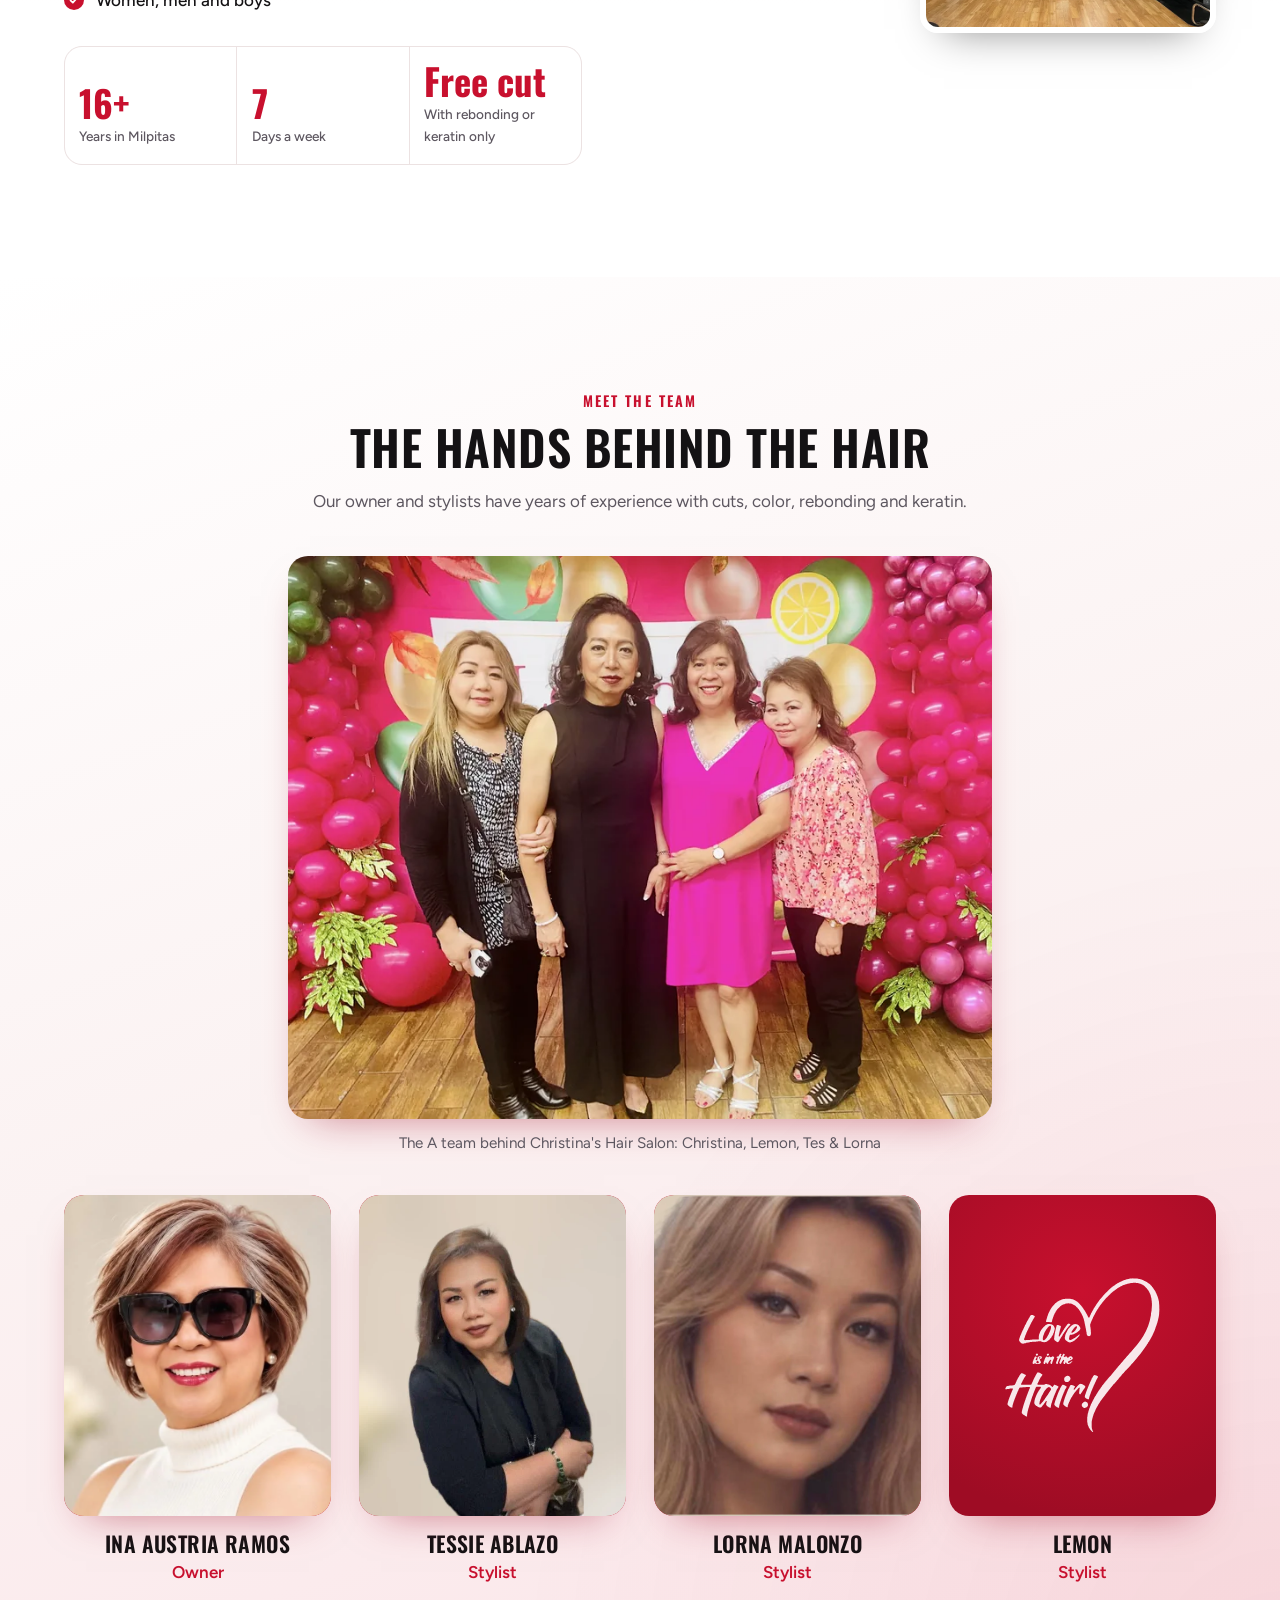
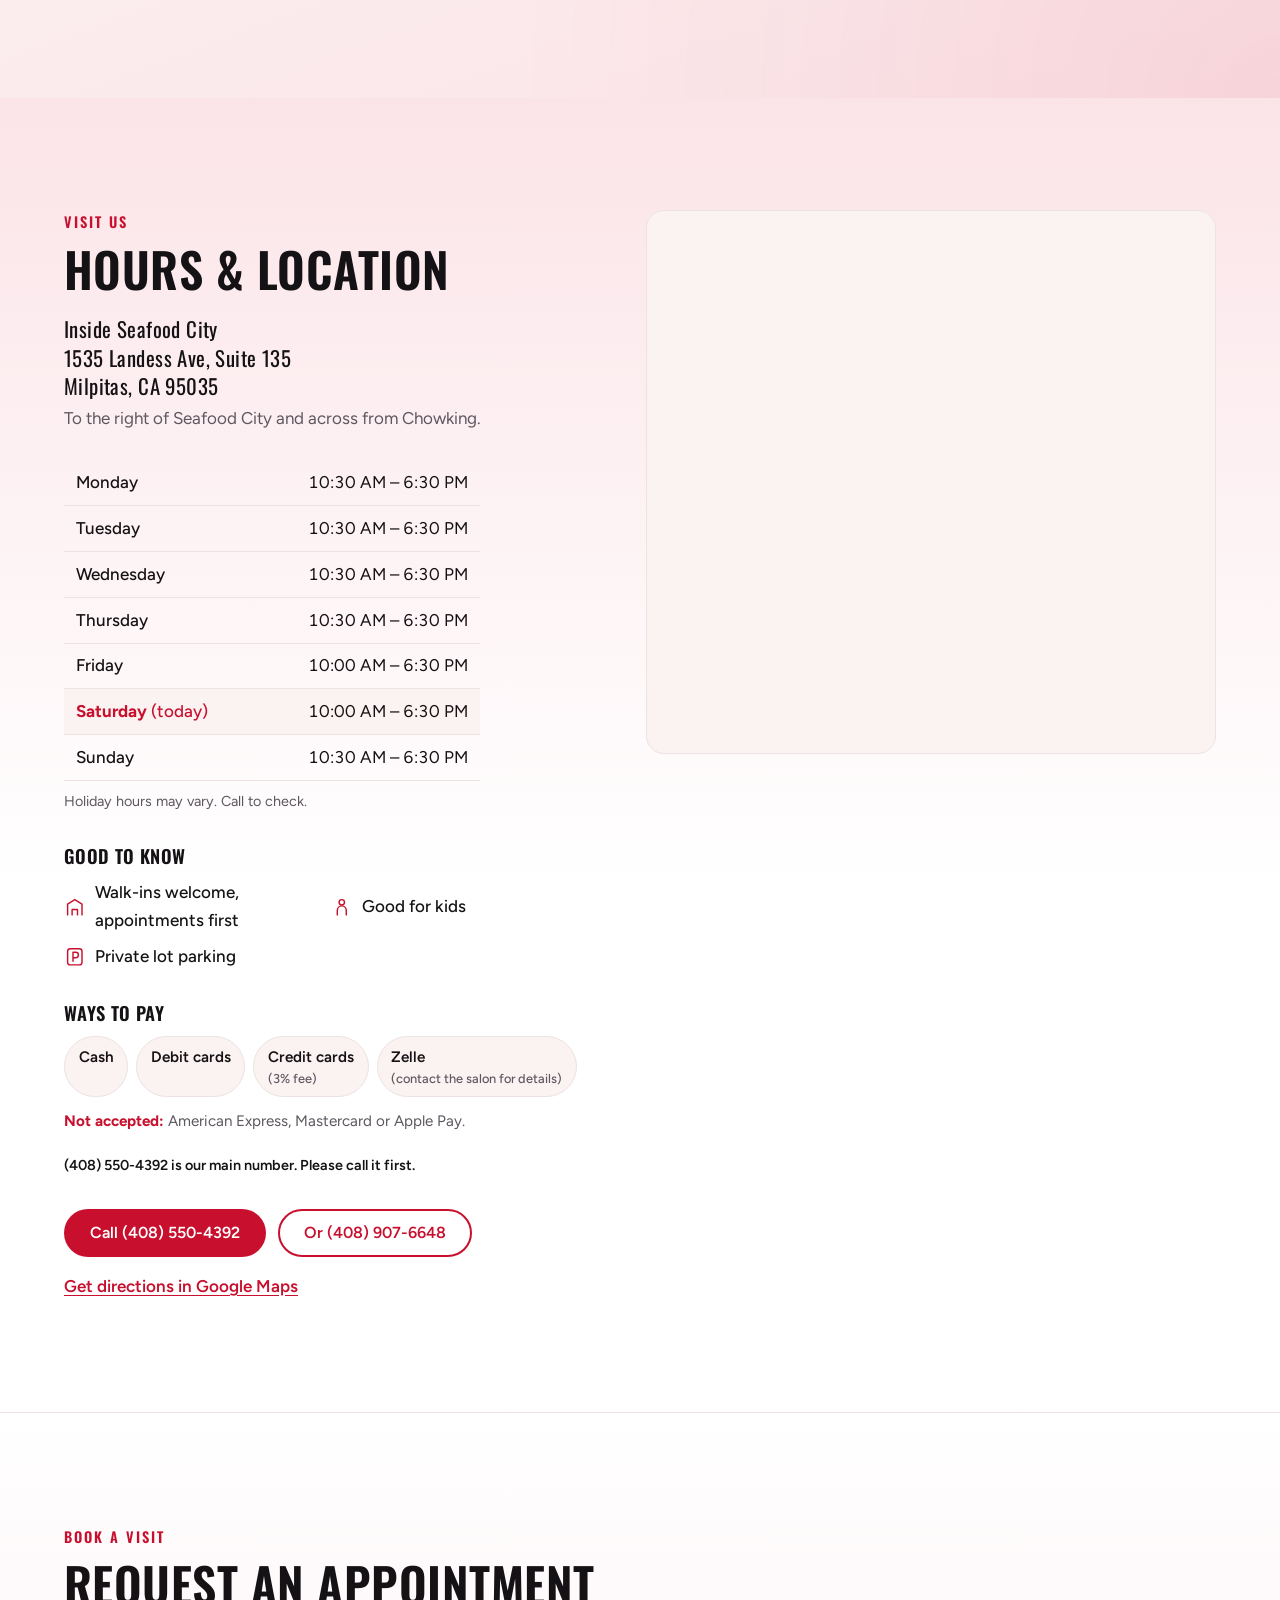
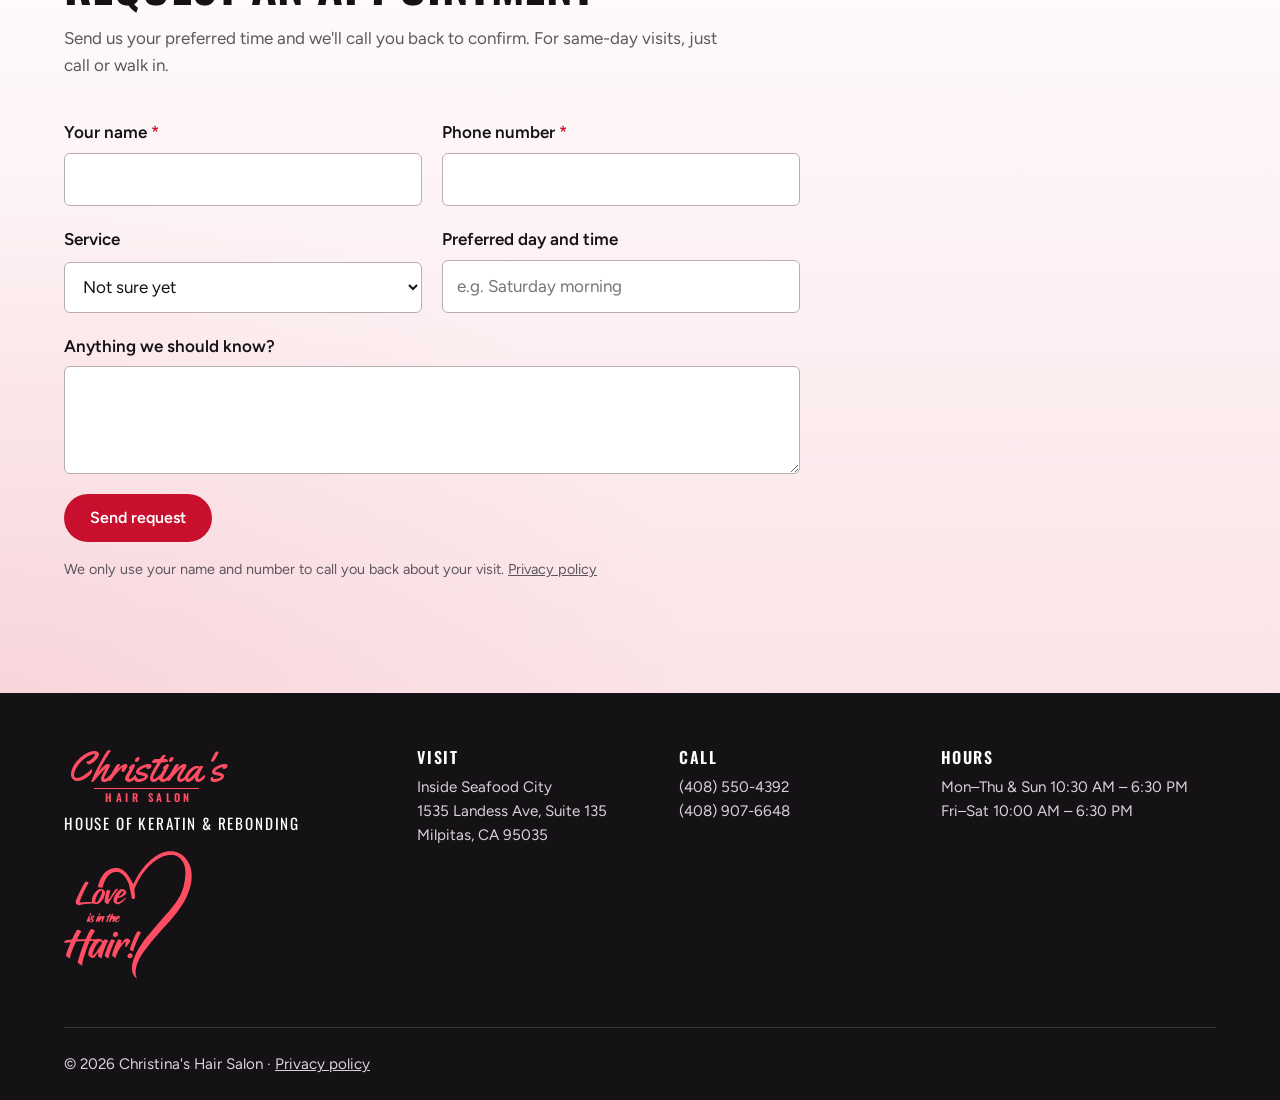
==== commit 09587e1c: "Make the hero Christina's script red to match the heart logo Co-Authored-By: Claude Opus 5.5 <norepl" ====
--- a/index.html
+++ b/index.html
@@ -25,7 +25,7 @@
   <link rel="preload" as="style" href="https://fonts.googleapis.com/css2?family=Figtree:wght@400;500;600;700&family=Kaushan+Script&family=Oswald:wght@500;600;700&family=Yellowtail&display=swap">
   <link rel="stylesheet" href="https://fonts.googleapis.com/css2?family=Figtree:wght@400;500;600;700&family=Kaushan+Script&family=Oswald:wght@500;600;700&family=Yellowtail&display=swap" media="print" onload="this.media='all'">
   <noscript><link rel="stylesheet" href="https://fonts.googleapis.com/css2?family=Figtree:wght@400;500;600;700&family=Kaushan+Script&family=Oswald:wght@500;600;700&family=Yellowtail&display=swap"></noscript>
-  <link rel="stylesheet" href="styles.css?v=1793838071">
+  <link rel="stylesheet" href="styles.css?v=1793839076">
   <script>document.documentElement.className = document.documentElement.className.replace("no-js", "js");</script>
 </head>
 <body>
@@ -554,6 +554,6 @@
     </a>
   </div>
 
-  <script src="script.js?v=1793838071" defer></script>
+  <script src="script.js?v=1793839076" defer></script>
 </body>
 </html>
--- a/styles.css
+++ b/styles.css
@@ -206,7 +206,7 @@
 }
 .hero__copy { position: relative; padding: 0 var(--gutter) 3rem; margin-top: -3rem; }
 .hero__brand { display: flex; align-items: baseline; flex-wrap: wrap; gap: .1rem .6rem; }
-.hero__script { font-family: var(--font-brand); font-size: clamp(3rem, 12vw, 5rem); line-height: 1; color: var(--white); }
+.hero__script { font-family: var(--font-brand); font-size: clamp(3rem, 12vw, 5rem); line-height: 1; color: var(--red-bright); }
 .hero__brand-sub {
   font-family: var(--font-head); text-transform: uppercase; letter-spacing: .3em; font-weight: 600;
   font-size: clamp(.8rem, 2.4vw, 1rem); color: #e9e3ea;
